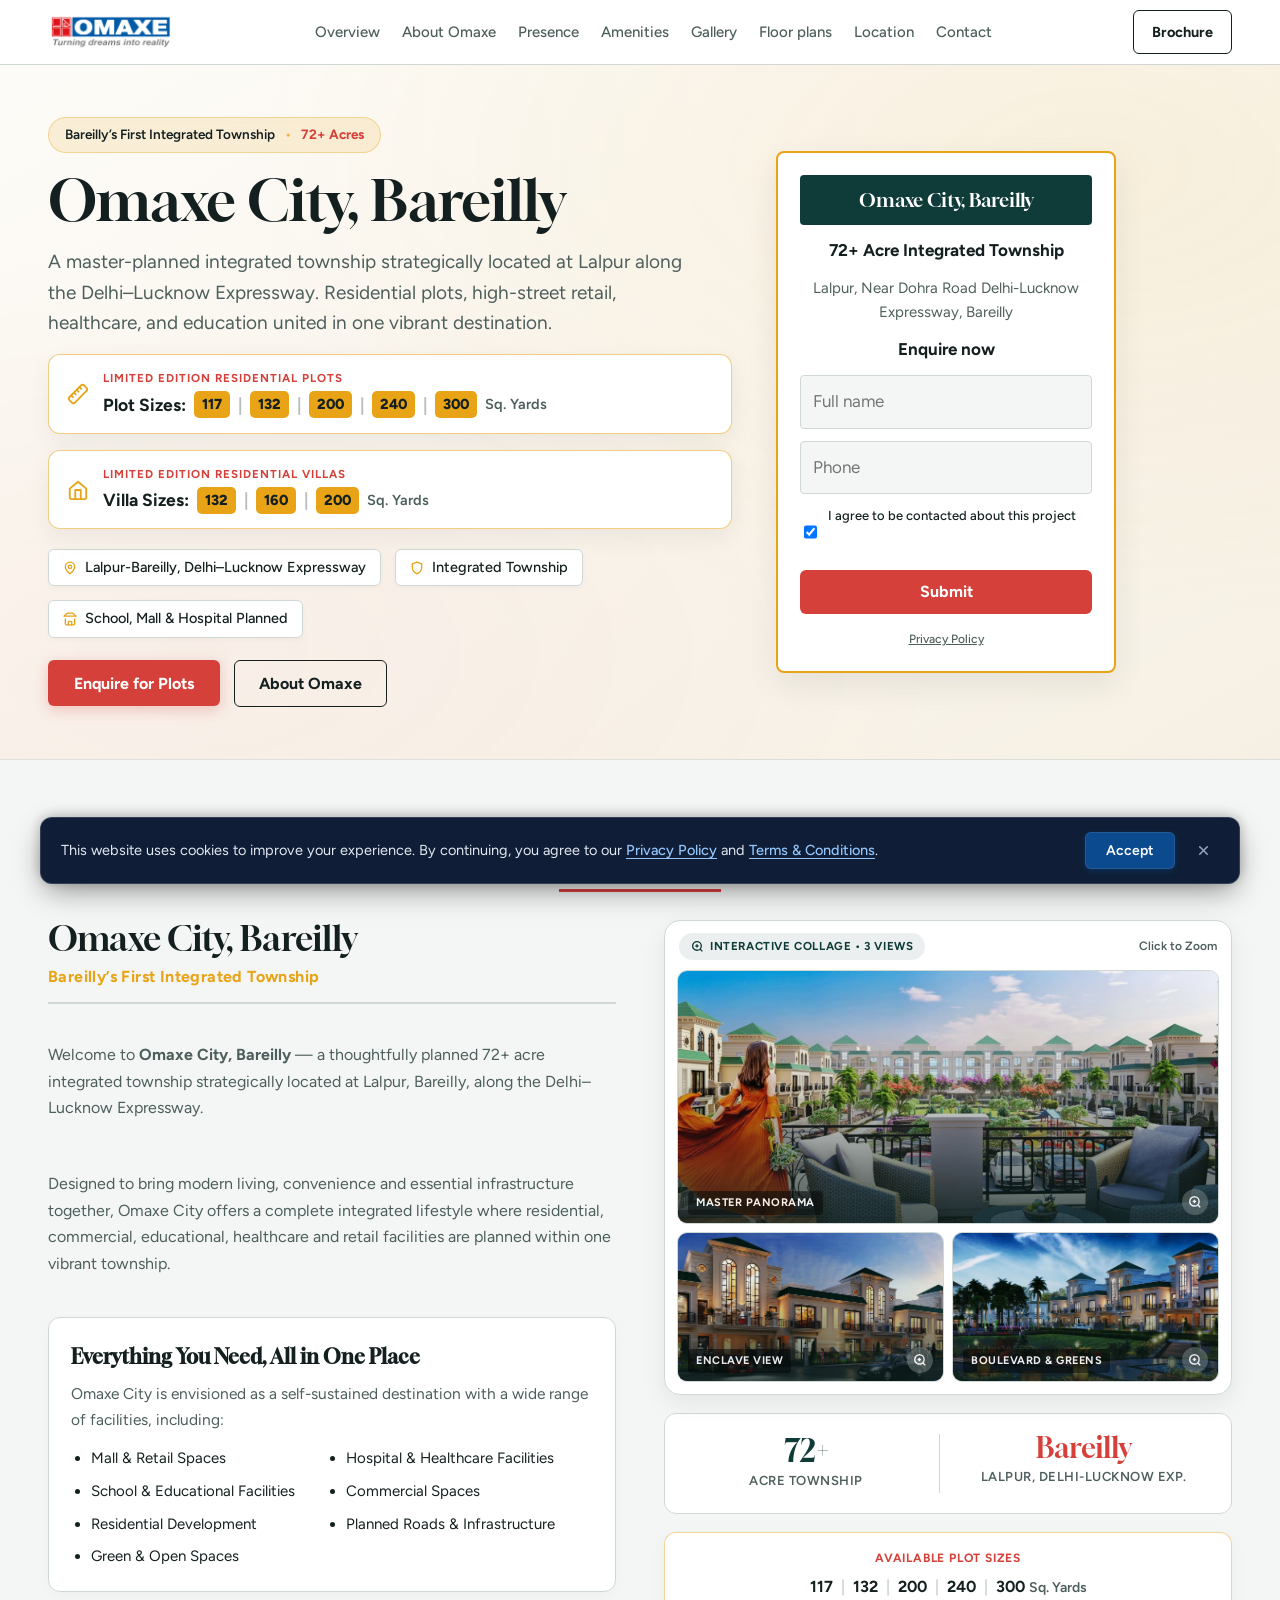
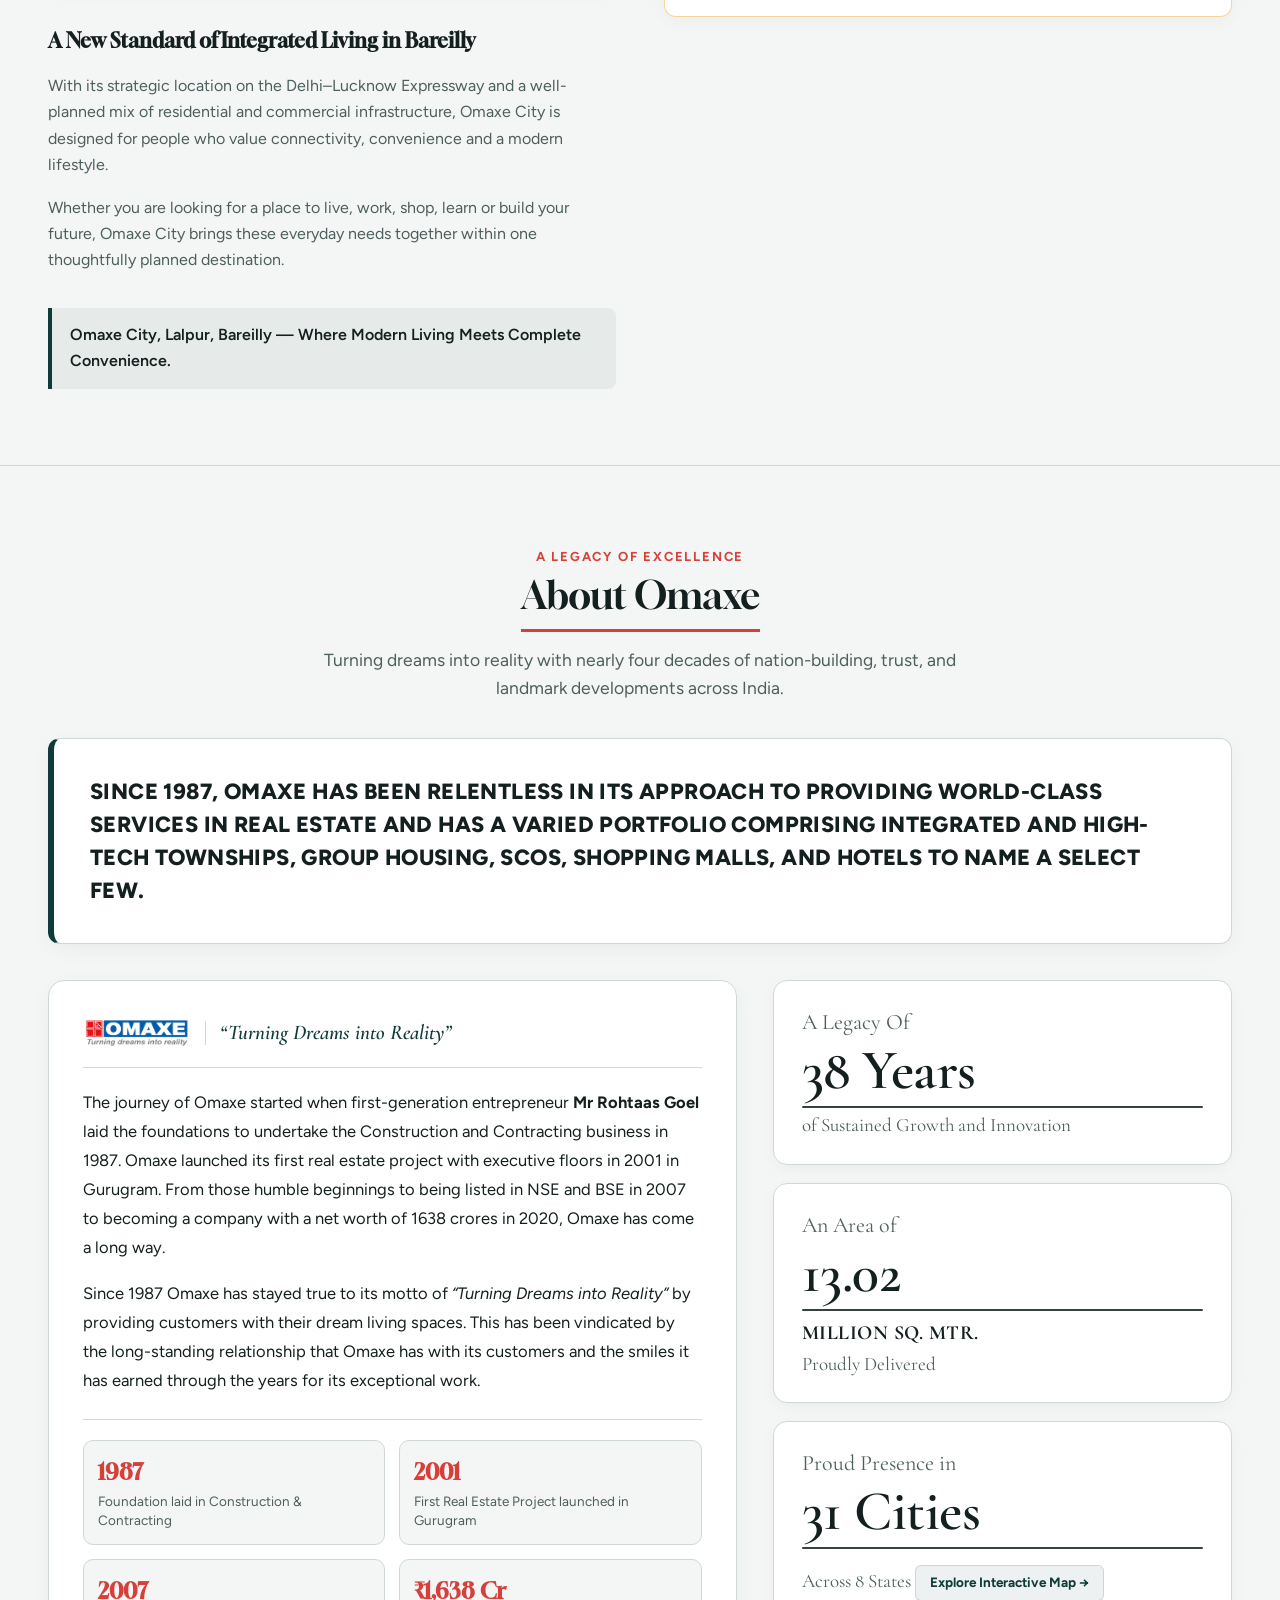
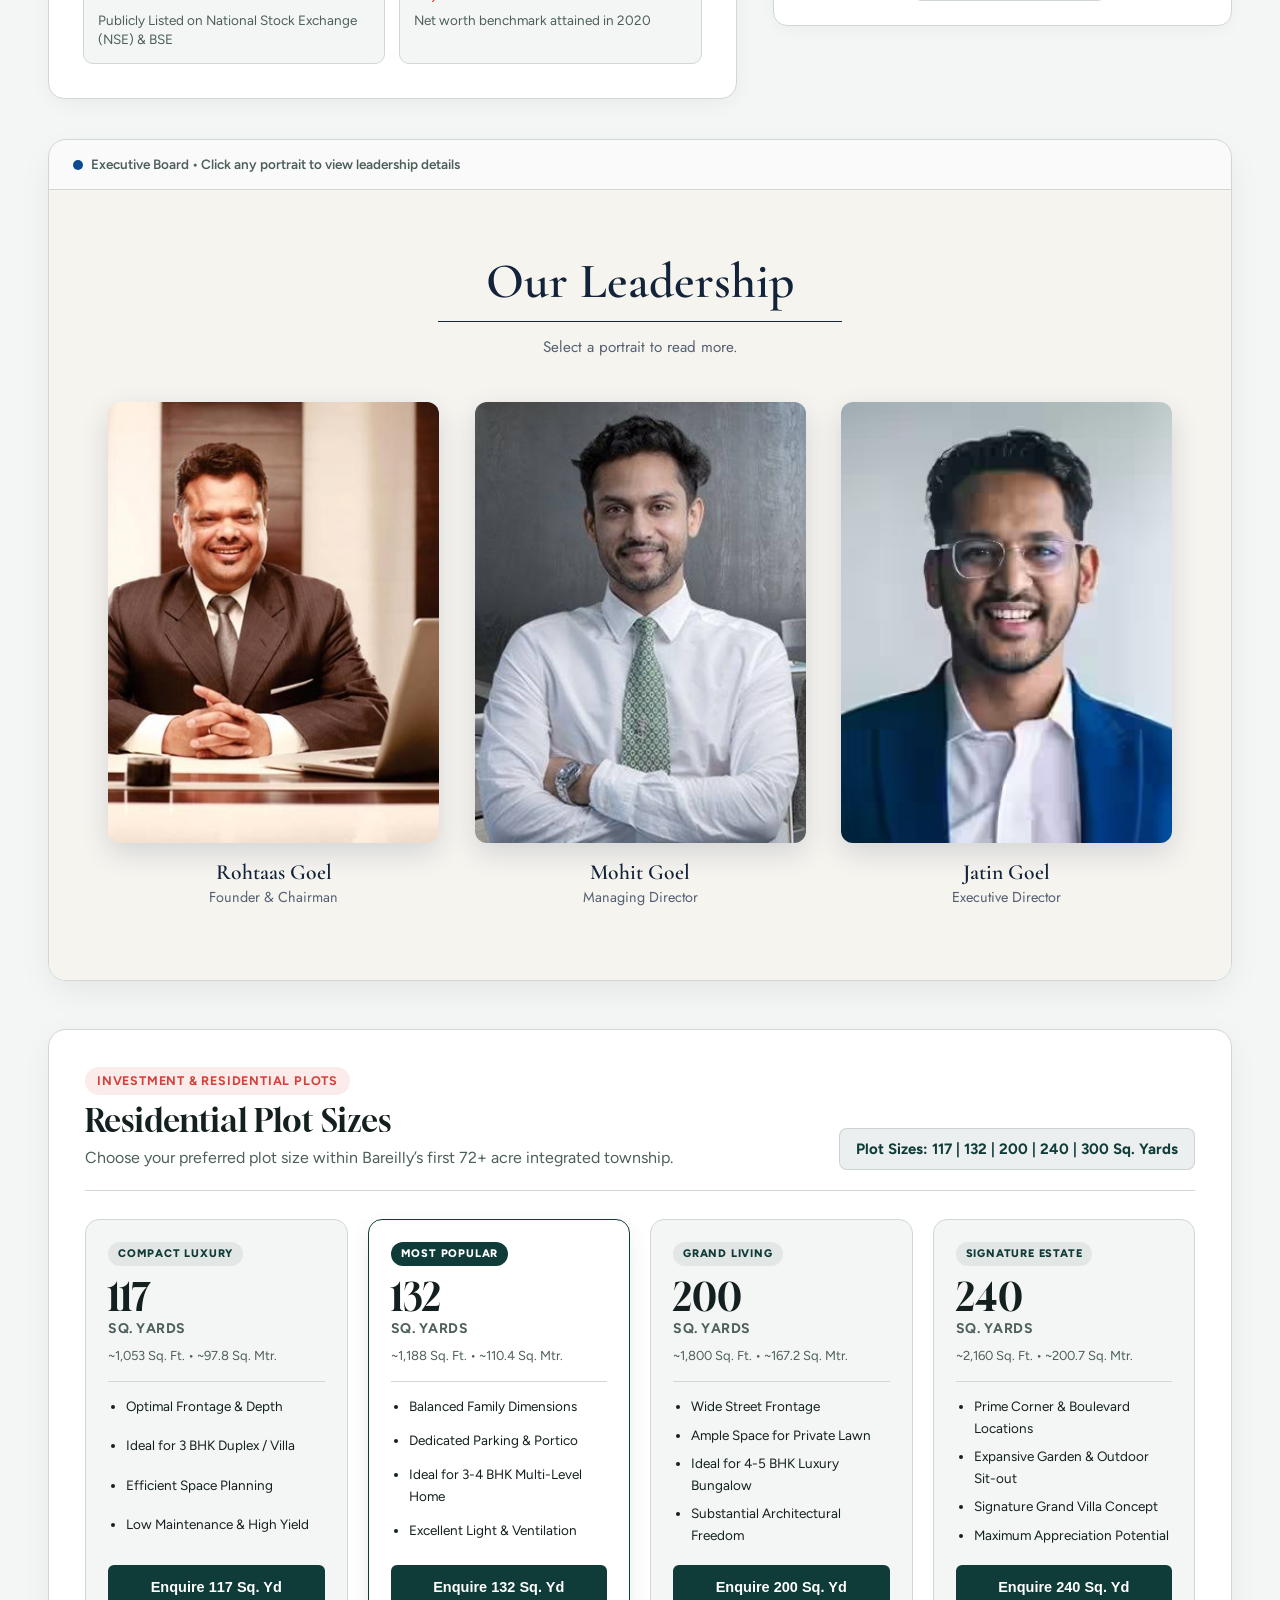
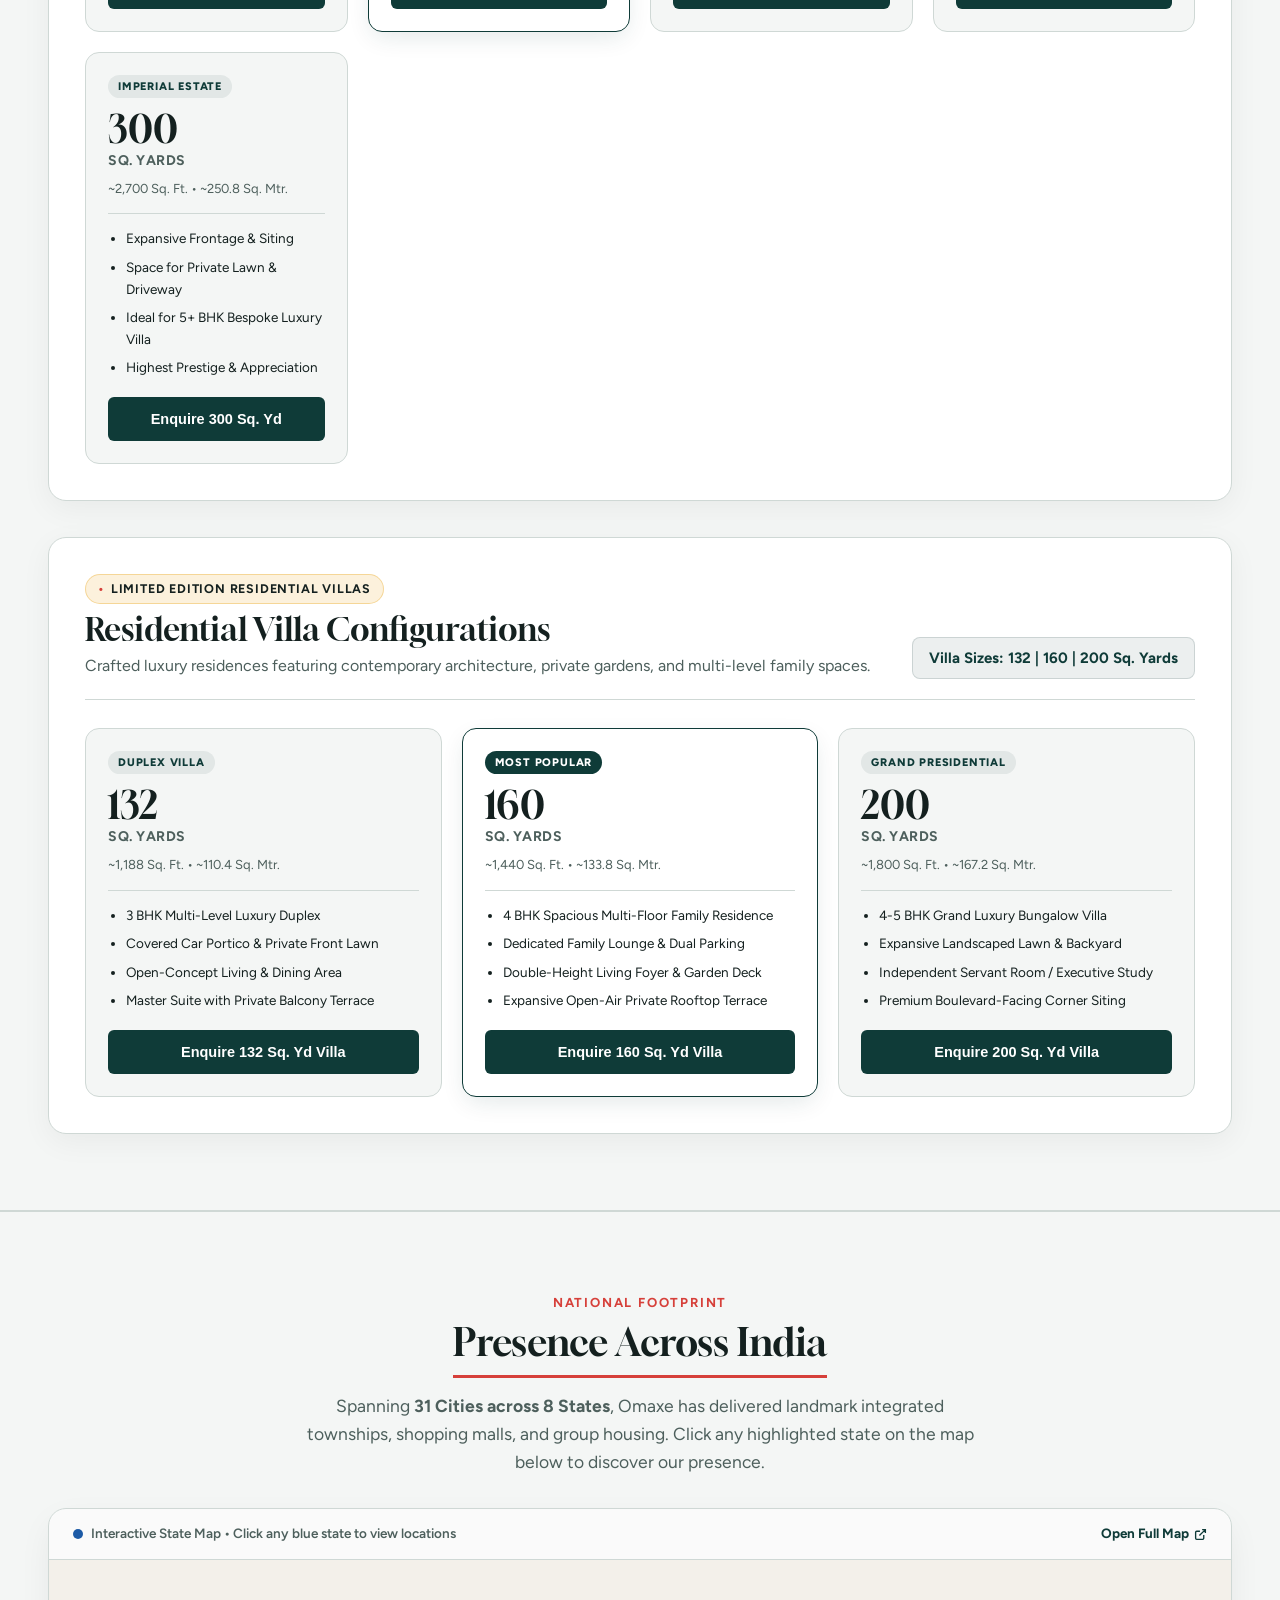
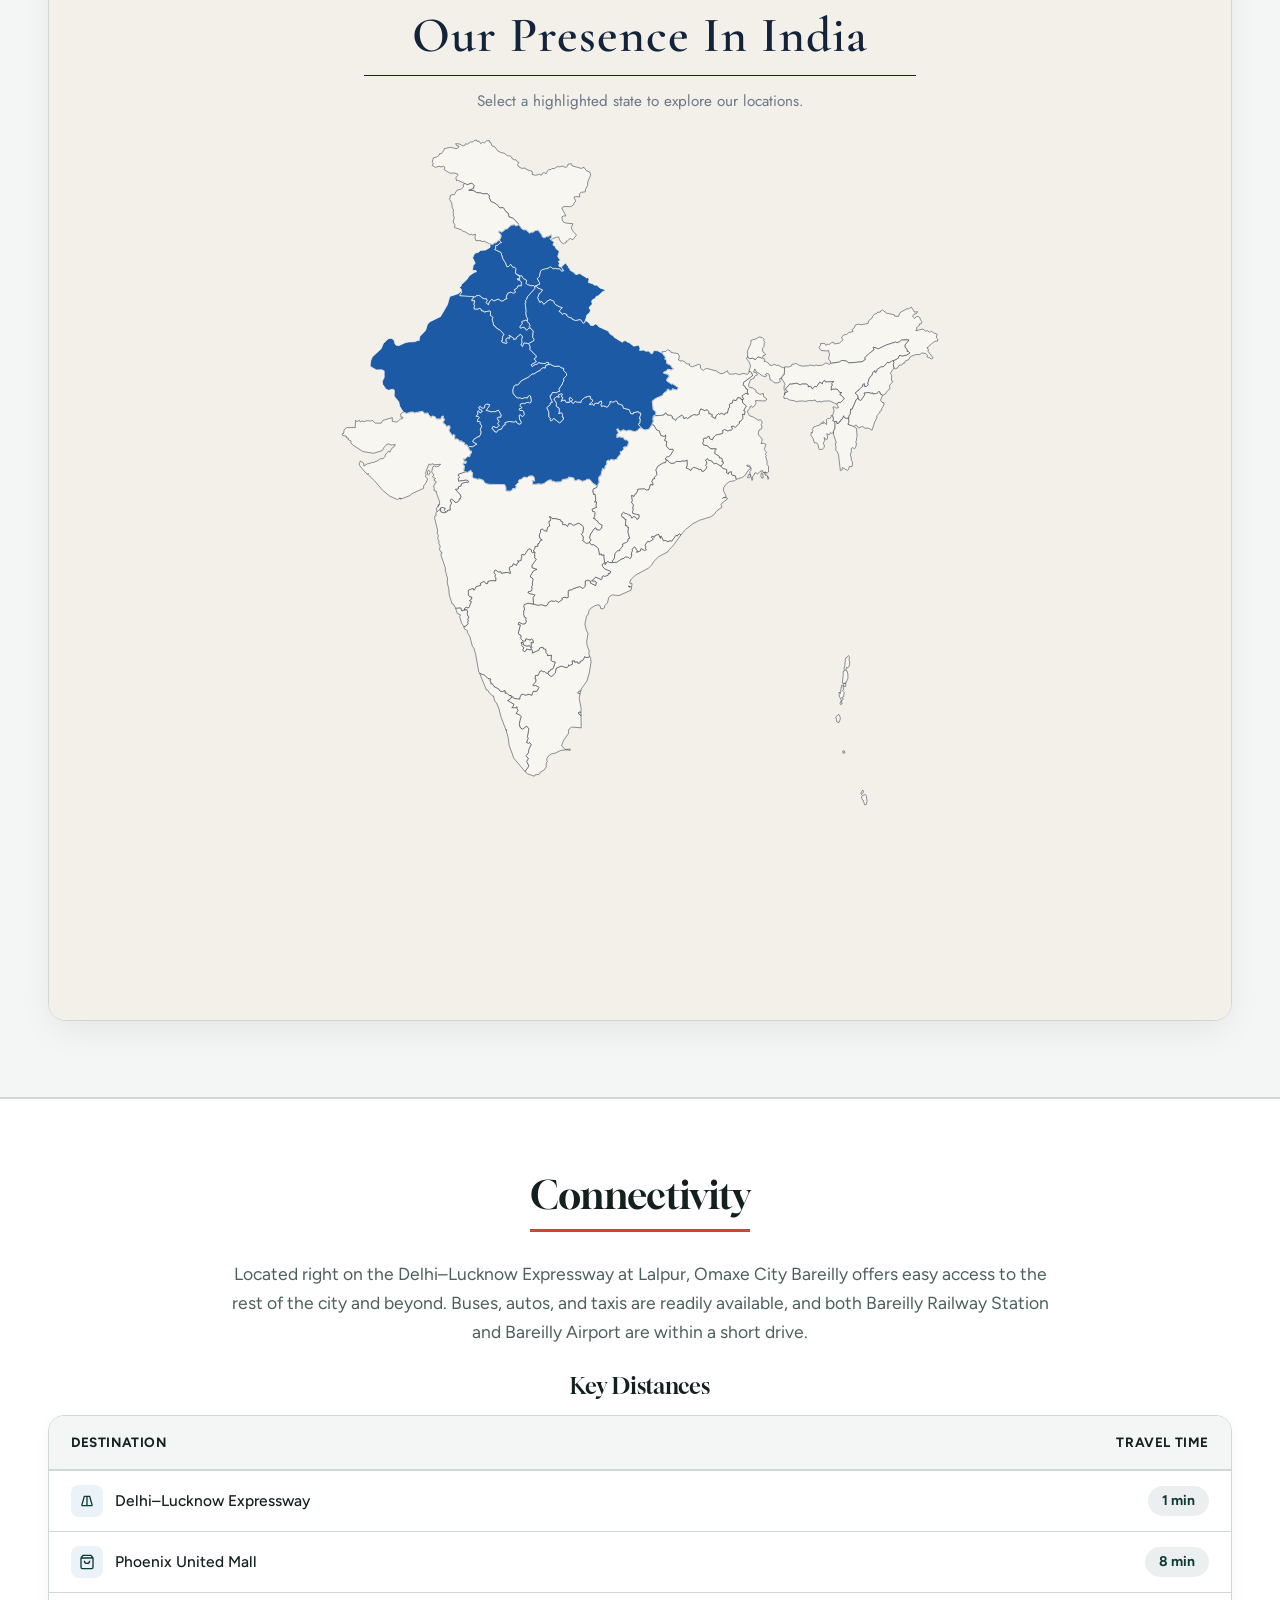
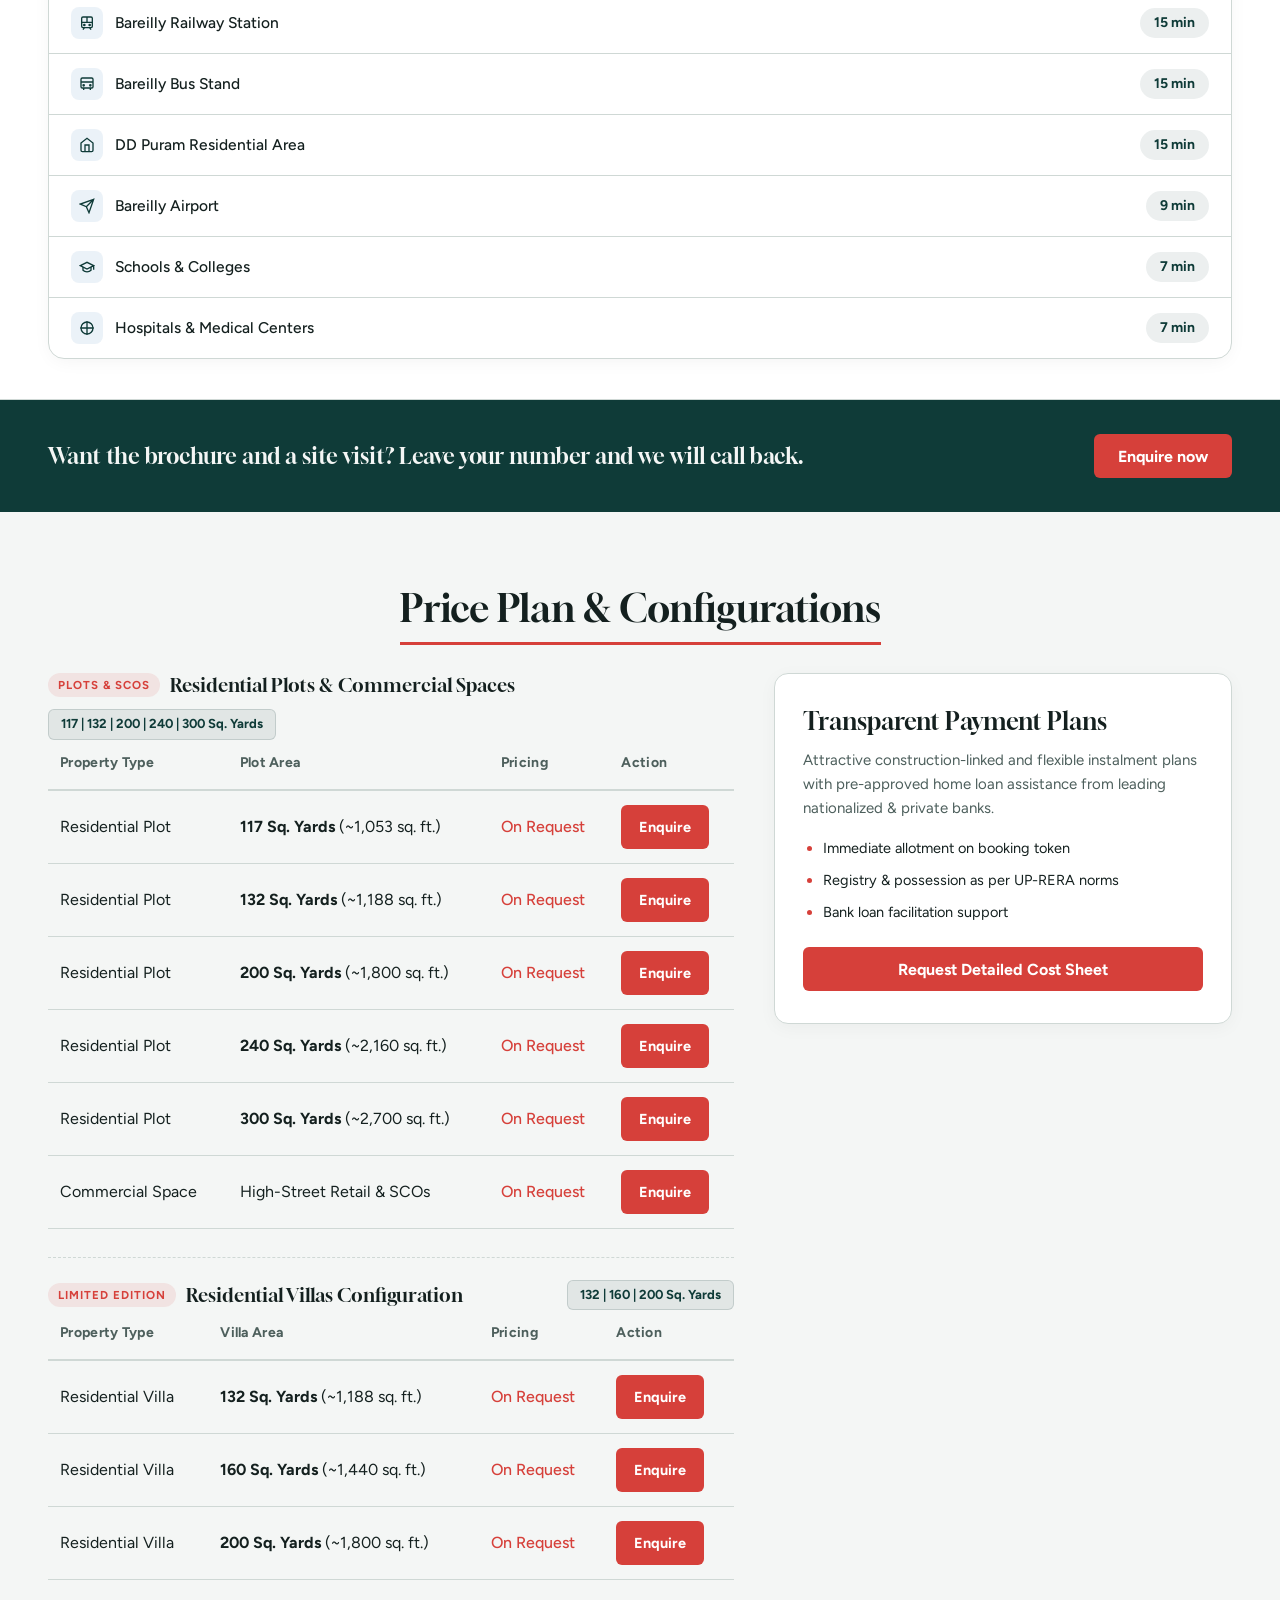
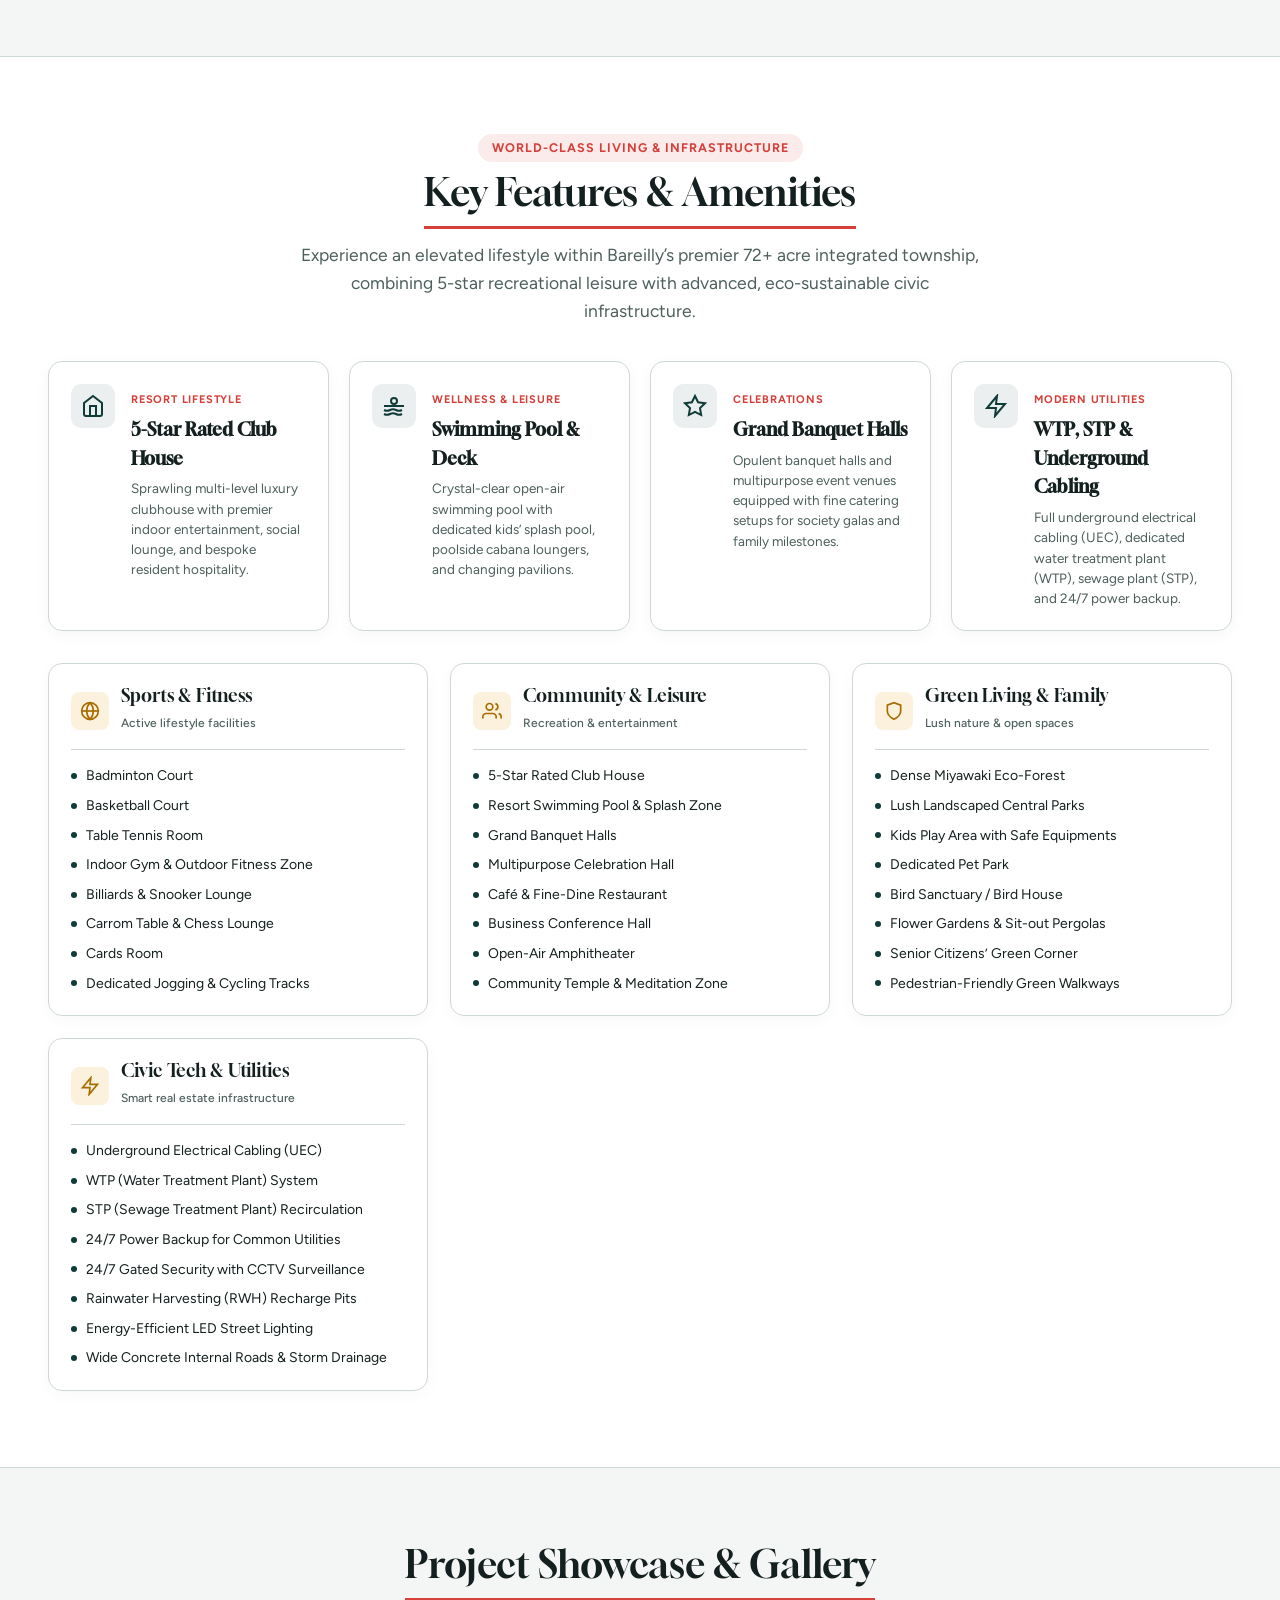
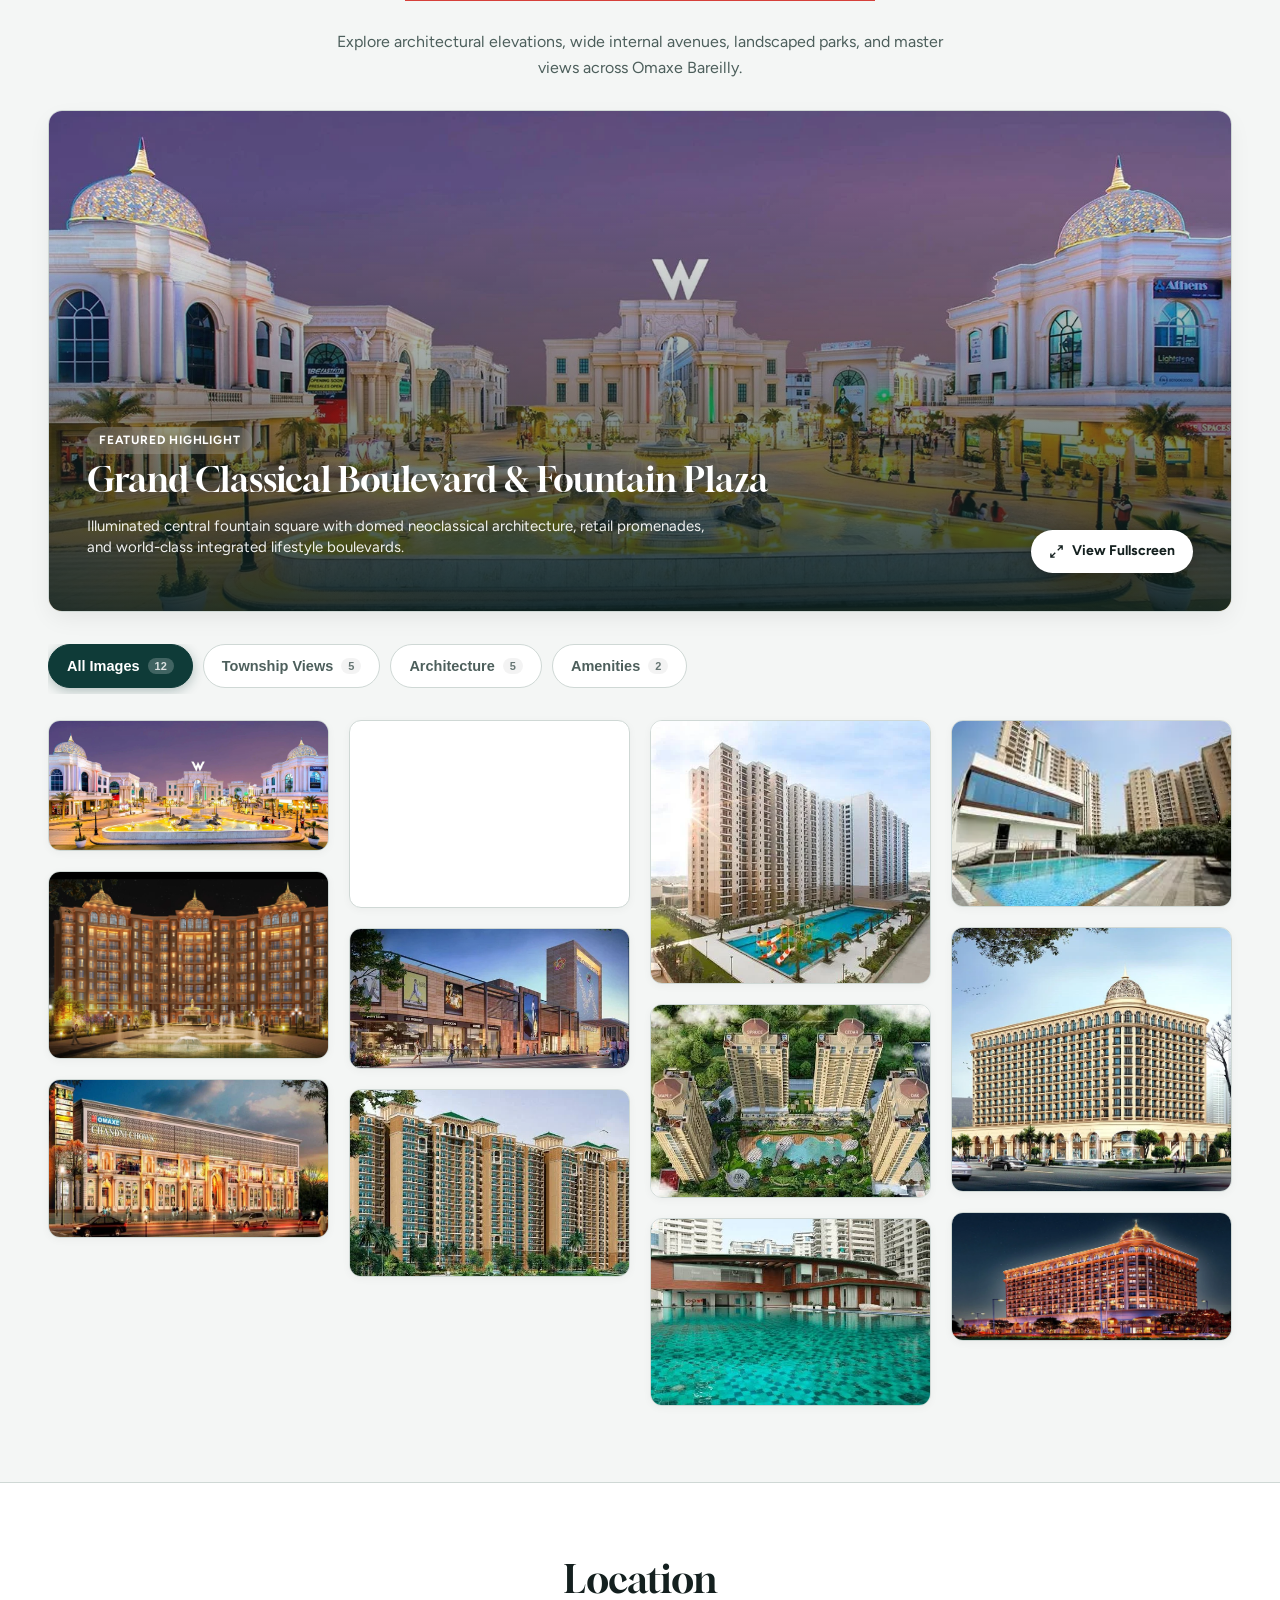
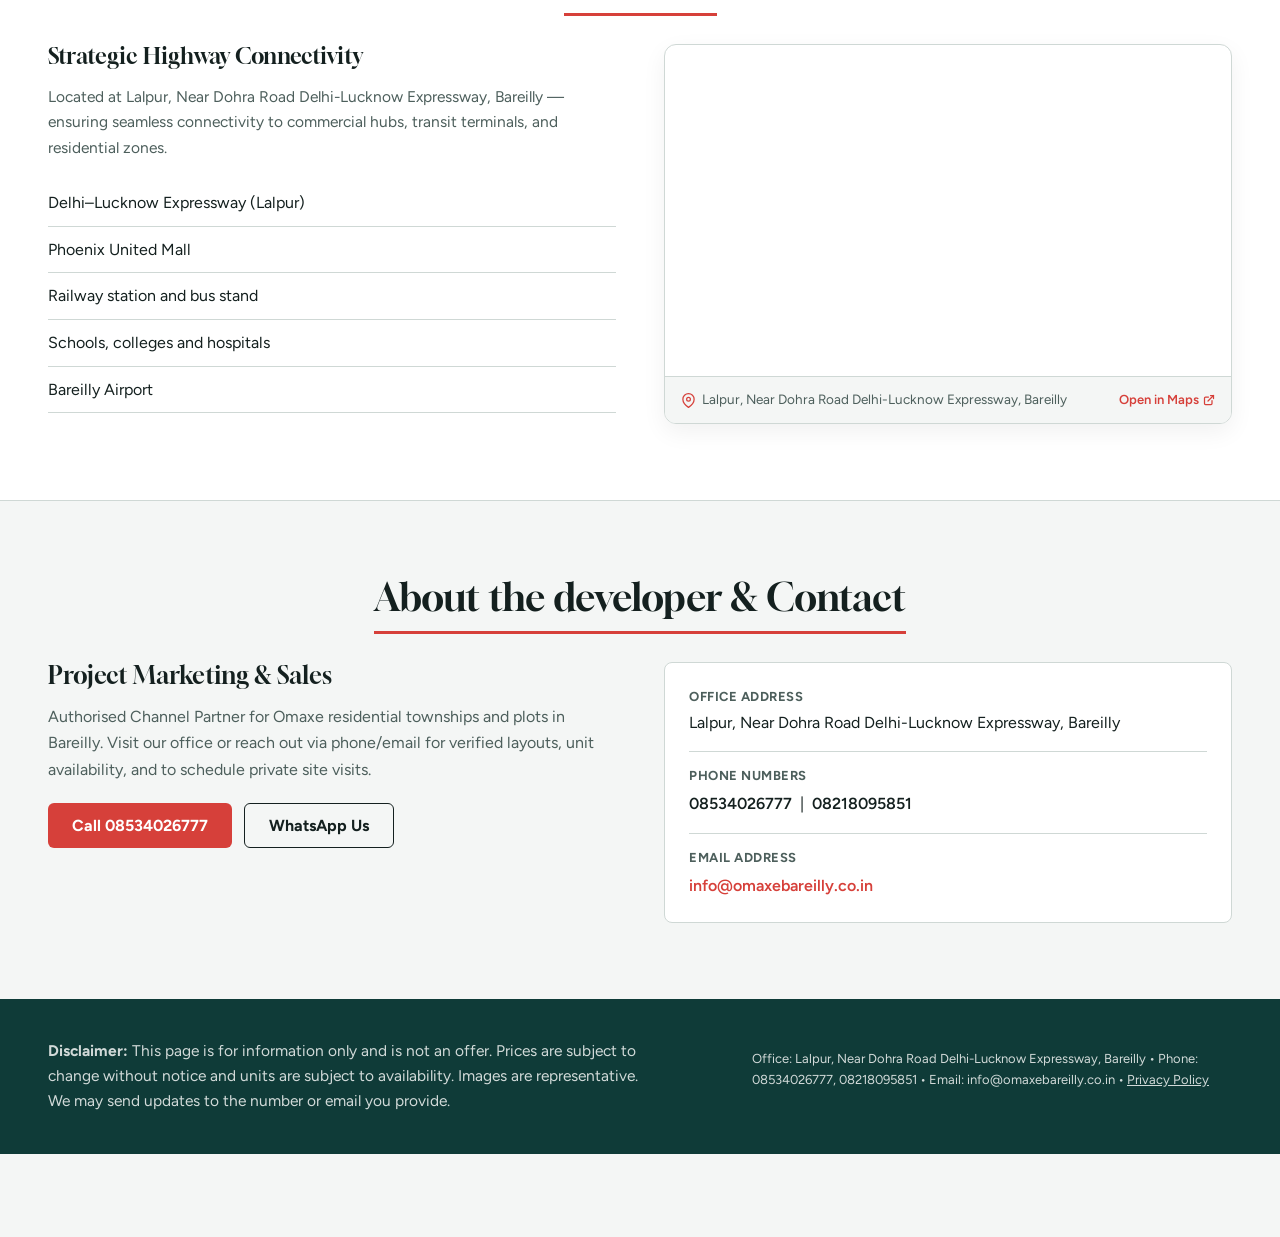
==== index.html @ 87289468 "update(connectivity): adjust travel times for airport, schools, hospitals, and mall" ====
<!DOCTYPE html>
<html lang="en">
<head>
<meta charset="utf-8">
<meta name="viewport" content="width=device-width, initial-scale=1, viewport-fit=cover">
<title>Omaxe Bareilly | Plots and homes in Bareilly</title>
<link rel="stylesheet" href="https://fonts.googleapis.com/css2?family=Gloock&family=Playfair+Display:wght@600;700&family=Cormorant+Garamond:ital,wght@0,500;0,600;0,700;1,500;1,600&family=Figtree:wght@400;500;600;700;800&display=swap">
<style>
:root{--bg:#f4f6f5;--ink:#14201f;--mute:#4d5f5c;--pine:#0f3b38;--pine-ink:#f4f6f5;--kite:#d6403a;--gold:#e8a317;--line:#cfd8d5;--card:#ffffff;
box-sizing:border-box;padding-top:env(safe-area-inset-top,0px);padding-bottom:env(safe-area-inset-bottom,0px)}
html{scroll-padding-top:80px;scroll-behavior:smooth}
*{box-sizing:border-box}
body{margin:0;background:var(--bg);color:var(--ink);font:400 17px/1.6 Figtree,system-ui,sans-serif;overflow-x:hidden}
img,picture,video,iframe,svg{max-width:100%}
h1,h2,h3{font-family:Gloock,Georgia,serif;font-weight:400;line-height:1.1;margin:0}
a{color:inherit}
:focus-visible{outline:3px solid var(--gold);outline-offset:3px}
.container, .wrap{max-width:1400px;width:100%;margin-inline:auto;padding-inline:clamp(16px,4vw,48px)}
.two > .lead, .two .lead{max-width:100%}
header{position:sticky;top:env(safe-area-inset-top,0px);z-index:1000;background:#ffffff;border-bottom:1px solid var(--line)}
header .wrap, header .container{display:flex;align-items:center;justify-content:space-between;min-height:64px;height:auto;padding-top:10px;padding-bottom:10px;gap:14px}
.logo{display:inline-flex;align-items:center;text-decoration:none;cursor:pointer;background:none;background-color:transparent}
.logo img{height:42px;width:auto;max-height:44px;object-fit:contain;display:block;background:none;background-color:transparent;transition:filter 0.4s ease,transform 0.4s ease}
.logo:hover img{animation:brightenDim 2s ease-in-out infinite alternate;transform:scale(1.05)}
@keyframes brightenDim{0%{filter:brightness(1.04) contrast(1.02) drop-shadow(0 2px 8px rgba(0,95,166,0.2));}100%{filter:brightness(1.32) contrast(1.08) drop-shadow(0 4px 20px rgba(0,95,166,0.45));}}
.logo:active img{animation:none;filter:brightness(0.85);transform:scale(0.98)}

/* Desktop Navigation */
nav{display:flex;gap:clamp(14px,2vw,22px);font-size:15px;font-weight:500;align-items:center}
nav a{text-decoration:none;color:var(--mute);transition:color 0.2s;white-space:nowrap}
nav a:hover,nav a:focus-visible{color:var(--ink)}

.header-actions{display:flex;align-items:center;gap:10px;flex-shrink:0}

.nav-toggle-btn{display:none;min-width:44px;min-height:44px;width:44px;height:44px;padding:0;border-radius:8px;border:1.5px solid var(--line);background:var(--card);color:var(--ink);cursor:pointer;align-items:center;justify-content:center;flex-direction:column;gap:5px;transition:all 0.25s ease;z-index:1002}
.nav-toggle-btn:hover{border-color:var(--pine);background:var(--bg)}
.nav-toggle-bar{width:20px;height:2px;background:currentColor;border-radius:2px;transition:transform 0.25s ease,opacity 0.2s ease}
.nav-toggle-btn.active .nav-toggle-bar:nth-child(1){transform:translateY(7px) rotate(45deg)}
.nav-toggle-btn.active .nav-toggle-bar:nth-child(2){opacity:0}
.nav-toggle-btn.active .nav-toggle-bar:nth-child(3){transform:translateY(-7px) rotate(-45deg)}

.nav-backdrop{position:fixed;inset:0;background:rgba(10,20,19,0.55);backdrop-filter:blur(4px);-webkit-backdrop-filter:blur(4px);z-index:999;opacity:0;visibility:hidden;transition:opacity 0.3s ease,visibility 0.3s ease}
.nav-backdrop.active{opacity:1;visibility:visible}

.btn{display:inline-flex;align-items:center;justify-content:center;min-height:44px;background:var(--kite);color:#fff;padding:12px 24px;border-radius:6px;font-weight:700;text-decoration:none;border:0;font:700 16px Figtree,sans-serif;cursor:pointer;transition:all 0.2s ease;box-sizing:border-box}
.btn:active{transform:scale(0.98)}
.btn.sm{min-height:44px;padding:10px 18px;font-size:14.5px}
.btn.alt{background:transparent;color:inherit;border:1.5px solid currentColor}

.hero{background:radial-gradient(ellipse at 85% 15%, rgba(232,163,23,0.08) 0%, transparent 55%), radial-gradient(ellipse at 15% 85%, rgba(214,64,58,0.04) 0%, transparent 50%), linear-gradient(150deg, #fdfbf7 0%, #f6f0e4 100%);color:var(--ink);overflow:hidden;position:relative;border-bottom:1px solid rgba(207,216,213,0.7)}
.hero .wrap{display:grid;grid-template-columns:1.2fr .8fr;gap:44px;align-items:center;min-height:520px;padding-top:52px;padding-bottom:52px}
.hero-intro{display:flex;flex-direction:column;gap:16px;z-index:2}
.hero-badge-pill{display:inline-flex;align-items:center;gap:10px;background:rgba(232,163,23,0.14);backdrop-filter:blur(8px);border:1px solid rgba(232,163,23,0.35);padding:6px 16px;border-radius:999px;font-size:13.5px;font-weight:600;color:var(--ink);width:fit-content}
.hero-badge-dot{color:var(--gold);opacity:0.8}
.hero-badge-hl{color:var(--kite);font-weight:700}
.hero-title{font-family:Gloock,serif;font-size:clamp(34px,5.2vw,56px);line-height:1.12;margin:0;color:var(--ink)}
.hero-sub{font-size:clamp(16px,1.9vw,19px);line-height:1.6;opacity:1;margin:0;max-width:54ch;color:var(--mute)}
.hero-plot-banner{background:#ffffff;backdrop-filter:blur(10px);border:1.5px solid rgba(232,163,23,0.55);border-radius:12px;padding:14px 18px;display:flex;align-items:center;gap:14px;box-shadow:0 8px 24px rgba(20,32,31,0.06);flex-wrap:wrap}
.hero-plot-icon{display:flex;align-items:center;justify-content:center;line-height:1}
.hero-plot-content{flex:1;min-width:240px}
.hero-plot-label{font-size:11.5px;text-transform:uppercase;letter-spacing:1px;font-weight:700;color:var(--kite);margin-bottom:3px}
.hero-plot-sizes-row{font-size:clamp(15px,1.8vw,17.5px);font-weight:700;color:var(--ink);display:flex;align-items:center;gap:8px;flex-wrap:wrap}
.hero-plot-tag{background:var(--gold);color:#14201f;padding:2px 8px;border-radius:5px;font-weight:800;font-size:14.5px}
.plot-sep{opacity:0.4;color:var(--mute)}
.plot-unit{font-weight:600;font-size:14.5px;color:var(--mute)}
.hero-points{display:flex;gap:14px;flex-wrap:wrap;font-size:14.5px;font-weight:500;color:var(--ink);margin-top:4px}
.hero-point-chip{display:inline-flex;align-items:center;gap:8px;background:#ffffff;padding:6px 14px;border-radius:6px;border:1px solid var(--line);min-height:36px;box-shadow:0 2px 6px rgba(0,0,0,0.03)}
.hero-cta-row{display:flex;gap:14px;flex-wrap:wrap;align-items:center;margin-top:6px}
.hero-cta-btn{min-height:46px;background:var(--kite);color:#ffffff;font-weight:700;padding:13px 26px;border-radius:6px;transition:transform 0.2s,filter 0.2s;box-shadow:0 4px 14px rgba(214,64,58,0.25)}
.hero-cta-btn:hover{filter:brightness(1.08);transform:translateY(-1px)}
.hero-sec-btn{min-height:46px;border:1.5px solid var(--ink);color:var(--ink);padding:13px 24px;border-radius:6px;transition:all 0.2s;background:transparent}
.hero-sec-btn:hover{border-color:var(--kite);background:var(--kite);color:#ffffff}
section{padding:76px 0}
section h2{font-size:clamp(28px,4vw,44px);margin-bottom:18px}
.lead{max-width:62ch;color:var(--mute);font-size:clamp(16px,1.1vw,17.5px);line-height:1.65}
.two{display:grid;grid-template-columns:1fr 1fr;gap:48px}
.overview-sidebar{position:sticky;top:90px;display:grid;gap:18px}
table{width:100%;border-collapse:collapse;margin-top:24px;font-size:16px}
th,td{text-align:left;padding:14px 12px;border-bottom:1px solid var(--line)}
th{font-weight:700;color:var(--mute);font-size:14px}
.scroll{overflow-x:auto;-webkit-overflow-scrolling:touch;width:100%}
.am{columns:2;column-gap:40px;padding:0;list-style:none;margin:20px 0 0}
.am li{padding:10px 0;border-bottom:1px solid var(--line);break-inside:avoid;font-size:16px}
.tbd{color:var(--kite);font-weight:500}
.band{background:var(--card);border-top:1px solid var(--line);border-bottom:1px solid var(--line)}

/* Pricing Section Two-Column Architecture */
.pricing-two-col{display:grid;grid-template-columns:minmax(0,1.2fr) minmax(320px,0.8fr);gap:40px;align-items:stretch}
.pricing-table-col{margin:0;width:100%}
.pricing-table-col table,.pricing-table{width:100%;border-collapse:collapse;margin-top:0;font-size:16px}
.pricing-table thead tr th{padding-top:0;padding-bottom:14px;border-bottom:2px solid var(--line);font-weight:700;color:var(--mute);font-size:14px;letter-spacing:0.3px}
.pricing-right-col{display:grid;align-items:start;height:100%}
.payment-plans-card{position:sticky;top:24px;background:#ffffff;border:1px solid var(--line);border-radius:14px;padding:32px 28px;box-shadow:0 4px 18px rgba(0,0,0,0.04);display:flex;flex-direction:column;box-sizing:border-box}
.payment-card-title{font-family:Gloock,Georgia,serif;font-size:24px;color:var(--ink);margin:0 0 12px;line-height:1.25}
.payment-card-desc{margin:0 0 18px;font-size:15px;color:var(--mute);line-height:1.6}
.payment-card-bullets{margin:0 0 24px;padding-left:20px;font-size:14.5px;color:var(--ink);display:grid;gap:10px;line-height:1.5}
.payment-card-bullets li::marker{color:var(--kite)}
.payment-card-cta{width:100%;display:flex;align-items:center;justify-content:center;text-align:center;box-sizing:border-box;margin-top:auto}
form{display:grid;gap:14px;max-width:460px}
label{font-weight:500;font-size:15px;display:grid;gap:6px}
input,select{font:inherit;padding:12px;border:1.5px solid var(--line);border-radius:4px;background:var(--bg);color:var(--ink);min-height:46px;box-sizing:border-box}
footer{background:var(--pine);color:var(--pine-ink);padding:40px 0;padding-bottom:max(40px,env(safe-area-inset-bottom,20px));font-size:15.5px}
footer .wrap{display:flex;justify-content:space-between;gap:20px;flex-wrap:wrap}
footer p{margin:0;max-width:60ch;opacity:.85;line-height:1.6}
#connectivity{padding-bottom:40px}

/* About Omaxe Section Styles */
.about-omaxe-section{background:var(--bg);position:relative}
.omaxe-statement-card{background:var(--card);border:1px solid var(--line);border-left:6px solid var(--pine);border-radius:12px;padding:clamp(20px,3.5vw,36px);box-shadow:0 6px 24px -4px rgba(0,0,0,0.06);position:relative;overflow:hidden;margin-bottom:36px}
.statement-text{font-family:Figtree,system-ui,sans-serif;font-weight:800;font-size:clamp(16.5px,2.1vw,22px);line-height:1.5;color:var(--ink);letter-spacing:0.4px;margin:0;text-transform:uppercase}
.about-omaxe-grid{display:grid;grid-template-columns:1.2fr 0.8fr;gap:36px;margin:36px 0;align-items:start}
.omaxe-story-card{background:var(--card);border:1px solid var(--line);border-radius:16px;padding:clamp(20px,3.5vw,34px);box-shadow:0 6px 24px -4px rgba(0,0,0,0.06)}
.omaxe-milestones-grid{display:grid;grid-template-columns:repeat(2,1fr);gap:14px;margin-top:24px;padding-top:20px;border-top:1px solid var(--line)}
.milestone-item{background:var(--bg);border:1px solid var(--line);border-radius:10px;padding:14px}
.milestone-year{font-family:Gloock,serif;font-size:22px;color:var(--kite);font-weight:700;margin-bottom:2px}
.milestone-label{font-size:13.5px;color:var(--mute);line-height:1.4}
.omaxe-stats-stack{display:grid;gap:18px}
.omaxe-stat-box{background:var(--card);border:1px solid var(--line);border-radius:14px;padding:24px 28px;box-shadow:0 4px 18px -3px rgba(0,0,0,0.05);transition:transform 0.3s cubic-bezier(0.2,0.8,0.2,1),box-shadow 0.3s ease}
.omaxe-stat-box:hover{transform:translateY(-3px);box-shadow:0 12px 30px -4px rgba(0,0,0,0.12)}
.stat-prefix{font-family:'Cormorant Garamond',Gloock,Georgia,serif;font-size:22px;color:var(--mute);display:block;margin-bottom:2px;font-style:normal}
.stat-value-group{display:block;margin-bottom:4px}
.stat-big-num{font-family:'Cormorant Garamond',Gloock,Georgia,serif;font-size:clamp(44px,5vw,56px);font-weight:600;color:var(--ink);line-height:1;letter-spacing:-0.5px}
.stat-line{width:100%;height:2px;background:var(--ink);margin-top:8px;opacity:0.85;border-radius:1px}
.stat-middle{font-family:'Cormorant Garamond',Gloock,Georgia,serif;font-size:20px;font-weight:700;color:var(--ink);text-transform:uppercase;letter-spacing:0.5px;margin-top:6px;margin-bottom:2px}
.stat-suffix{font-family:'Cormorant Garamond',Gloock,Georgia,serif;font-size:19px;color:var(--mute);line-height:1.35;margin-top:2px}
.plots-showcase-wrap{margin-top:48px;padding:clamp(22px,4vw,36px);background:var(--card);border:1px solid var(--line);border-radius:18px;box-shadow:0 8px 30px rgba(0,0,0,0.05)}
.plot-cards-grid{display:grid;grid-template-columns:repeat(auto-fit,minmax(250px,1fr));gap:20px}
.plot-spec-card{background:var(--bg);border:1.5px solid var(--line);border-radius:14px;padding:22px;display:flex;flex-direction:column;transition:all 0.3s ease;position:relative}
.plot-spec-card:hover{transform:translateY(-4px);border-color:var(--gold);box-shadow:0 10px 26px -4px rgba(0,0,0,0.1)}
.plot-spec-card.popular-plot{border-color:var(--pine);background:var(--card);box-shadow:0 8px 24px -4px rgba(15,59,56,0.12)}
.plot-spec-badge{display:inline-block;font-size:11px;font-weight:800;text-transform:uppercase;letter-spacing:0.8px;color:var(--pine);background:rgba(15,59,56,0.08);padding:3px 10px;border-radius:999px;width:fit-content;margin-bottom:12px}
.plot-size-num{font-family:Gloock,serif;font-size:38px;line-height:1;color:var(--ink);margin-bottom:2px}
.plot-size-unit{font-size:14px;font-weight:700;color:var(--mute);text-transform:uppercase;letter-spacing:0.5px;margin-bottom:6px}
.plot-metric-sub{font-size:13px;color:var(--mute);border-bottom:1px solid var(--line);padding-bottom:14px;margin-bottom:14px}
.plot-features-list{margin:0 0 18px;padding-left:18px;font-size:13.5px;color:var(--ink);display:grid;gap:7px;flex:1}
.plot-select-btn{background:var(--pine);color:#fff;border:0;padding:12px 18px;min-height:44px;display:inline-flex;align-items:center;justify-content:center;border-radius:6px;font-size:14.5px;font-weight:700;cursor:pointer;transition:all 0.2s ease;width:100%;box-sizing:border-box}
.plot-select-btn:hover{background:var(--kite)}

/* Presence in India Section */
.presence-section{padding:76px 0;background:var(--bg)}
.presence-frame-card{background:var(--card);border:1px solid var(--line);border-radius:18px;overflow:hidden;box-shadow:0 12px 36px -6px rgba(0,0,0,0.08);position:relative}
.presence-frame-card iframe{width:100%;height:1060px;border:none;display:block;overflow:hidden}

/* Leadership Frame Card in About Us Section */
.leadership-frame-card{margin-top:40px;background:var(--card);border:1px solid var(--line);border-radius:18px;overflow:hidden;box-shadow:0 12px 36px -6px rgba(0,0,0,0.08);position:relative}
.leadership-frame-card iframe{width:100%;height:840px;border:none;display:block;overflow:hidden;transition:height 0.3s ease}

/* Centralized Responsive Layout Architecture */
@media(max-width:960px){
  .nav-toggle-btn{display:inline-flex}
  nav{position:fixed;top:0;right:0;width:min(340px,86vw);height:100vh;height:100dvh;background:var(--card);border-left:1px solid var(--line);box-shadow:-10px 0 30px rgba(0,0,0,0.25);flex-direction:column;padding:max(80px,calc(env(safe-area-inset-top,0px) + 72px)) 24px 32px;gap:4px;z-index:1001;transform:translateX(105%);transition:transform 0.32s cubic-bezier(0.16,1,0.3,1);overflow-y:auto;-webkit-overflow-scrolling:touch;align-items:stretch}
  nav.active{transform:translateX(0)}
  nav a{display:flex;align-items:center;min-height:48px;padding:12px 16px;font-size:16px;font-weight:600;color:var(--ink);border-radius:8px;border-bottom:1px solid var(--line);transition:background-color 0.2s,color 0.2s,transform 0.2s}
  nav a:last-child{border-bottom:none}
  nav a:hover,nav a:active{background:var(--bg);color:var(--kite);transform:translateX(4px)}
  
  .hero .wrap,.hero .container{grid-template-columns:1fr;gap:36px;padding-top:36px;padding-bottom:40px;min-height:auto}
  .card{max-width:100%;width:min(440px,100%);margin:0 auto}
  .two{grid-template-columns:1fr;gap:32px}
  .pricing-two-col{grid-template-columns:1fr;gap:32px}
  .pricing-right-col{height:auto}
  .payment-plans-card{position:static;top:auto}
  .overview-sidebar{position:static!important;top:auto!important}
  .about-omaxe-grid{grid-template-columns:1fr;gap:28px}
  .presence-frame-card iframe{height:940px}
  .leadership-frame-card iframe{height:1280px}
  section{padding:clamp(48px,6vw,68px) 0}
}

@media(max-width:600px){
  header .wrap,header .container{gap:8px}
  .logo img{height:36px;max-height:38px}
  .btn.alt.sm{padding:8px 14px;font-size:13.5px}
  .hero-title{font-size:clamp(30px,8vw,42px)}
  .hero-points{flex-direction:column;align-items:stretch;gap:8px}
  .hero-point-chip{width:100%;justify-content:flex-start}
  .hero-cta-row{flex-direction:column;align-items:stretch}
  .hero-cta-btn,.hero-sec-btn{width:100%;text-align:center;justify-content:center}
  .omaxe-milestones-grid{grid-template-columns:1fr}
  .plots-showcase-wrap{padding:20px 16px}
  .plot-cards-grid{grid-template-columns:1fr}
  .am{columns:1}
  .cta .wrap,.cta .container{flex-direction:column;text-align:center;gap:16px}
  .cta p{text-align:center;font-size:20px}
  .cta .btn{width:100%;max-width:320px;text-align:center}
  .presence-frame-card iframe{height:640px}
  .leadership-frame-card iframe{height:1720px}
  footer .wrap{flex-direction:column;gap:14px}
}

header .logo small{font:500 14px Figtree;color:var(--mute)}
.card{background:#ffffff;color:var(--ink);border:2.5px solid var(--gold);border-radius:8px;padding:22px;display:grid;gap:12px;max-width:340px;text-align:center;box-shadow:0 12px 32px rgba(20,32,31,0.08)}
.card .pill{background:var(--pine);color:#ffffff;padding:10px;border-radius:4px;font-family:Gloock,serif;font-size:19px}
.card .addr{margin:0;font-size:15px;color:var(--mute)}
.card .chk{display:flex;gap:8px;font-size:13px;text-align:left;align-items:flex-start}
.card .chk input{margin-top:3px}
.rera{background:var(--card);border:1px solid var(--line);padding:10px;font-size:13px;border-radius:4px}
.sh{text-align:center;font-size:clamp(28px,4vw,38px);margin-bottom:28px;padding-bottom:12px;border-bottom:3px solid var(--kite);width:fit-content;margin-inline:auto}
.ph{min-height:220px;border:2px dashed var(--line);display:grid;place-items:center;color:var(--mute);text-align:center;padding:16px;border-radius:4px}
.tiles{display:grid;grid-template-columns:repeat(3,1fr);gap:16px}
table.grid td{border:1px solid var(--line);padding:14px}
.cta{background:var(--pine);color:var(--pine-ink);padding:34px 0;width:100%}
.cta .wrap, .cta .container{display:flex;gap:24px;align-items:center;justify-content:space-between;flex-wrap:wrap}
.cta p{margin:0;font:400 22px Gloock,serif;max-width:68ch}
.am.one{columns:1}
.card input:not([type=checkbox]){text-align:left}
/* Image Showcase & Gallery Styles */
.hero-card{position:relative;border-radius:14px;overflow:hidden;background:var(--card);border:1px solid var(--line);box-shadow:0 8px 24px -4px rgba(0,0,0,0.08);margin-bottom:32px;cursor:pointer;transition:transform 0.4s cubic-bezier(0.2,0.8,0.2,1),box-shadow 0.4s ease}
.hero-card:hover{transform:translateY(-2px);box-shadow:0 16px 36px -6px rgba(0,0,0,0.16)}
.hero-media-wrap{position:relative;width:100%;aspect-ratio:16/9;max-height:500px;overflow:hidden;background:var(--card)}
.hero-media-wrap img{width:100%;height:100%;object-fit:cover;display:block;transition:transform 0.6s cubic-bezier(0.2,0.8,0.2,1)}
.hero-card:hover .hero-media-wrap img{transform:scale(1.025)}
.hero-overlay-card{position:absolute;inset:0;background:linear-gradient(to top,rgba(15,35,33,0.9) 0%,rgba(15,35,33,0.35) 55%,transparent 85%);display:flex;align-items:flex-end;padding:clamp(20px,4vw,38px);color:#ffffff}
.hero-content-flex{display:flex;justify-content:space-between;align-items:flex-end;width:100%;gap:18px;flex-wrap:wrap}
.hero-badge-tag{display:inline-block;background:rgba(255,255,255,0.2);backdrop-filter:blur(8px);padding:4px 12px;border-radius:999px;font-size:12px;font-weight:700;text-transform:uppercase;letter-spacing:0.8px;margin-bottom:6px}
.hero-card-title{font-family:Gloock,serif;font-size:clamp(22px,3vw,34px);line-height:1.2;margin-bottom:6px;color:#fff}
.hero-card-sub{font-size:15px;opacity:0.92;line-height:1.4;max-width:620px}
.hero-view-btn{display:inline-flex;align-items:center;gap:8px;background:#ffffff;color:#14201f;font-weight:700;font-size:14px;padding:10px 18px;border-radius:999px;box-shadow:0 4px 14px rgba(0,0,0,0.25);transition:all 0.2s}
.hero-card:hover .hero-view-btn{background:var(--pine);color:#fff}

.filter-tabs{display:flex;gap:10px;margin-bottom:26px;overflow-x:auto;padding-bottom:6px;scrollbar-width:none}
.filter-tabs::-webkit-scrollbar{display:none}
.filter-btn{display:inline-flex;align-items:center;justify-content:center;gap:8px;min-height:44px;padding:10px 18px;border-radius:999px;border:1px solid var(--line);background:var(--card);color:var(--mute);font-size:14.5px;font-weight:600;cursor:pointer;white-space:nowrap;transition:all 0.25s;box-sizing:border-box}
.filter-btn:active{transform:scale(0.97)}
.filter-btn:hover{color:var(--ink);border-color:var(--pine)}
.filter-btn.active{background:var(--pine);color:#ffffff;border-color:var(--pine);box-shadow:0 3px 12px rgba(15,59,56,0.3)}
.filter-count{font-size:11px;opacity:0.85;background:rgba(0,0,0,0.06);padding:2px 7px;border-radius:999px}
.filter-btn.active .filter-count{background:rgba(255,255,255,0.25)}

.masonry-grid{column-count:4;column-gap:20px}
@media(max-width:1024px){.masonry-grid{column-count:2}}
@media(max-width:580px){.masonry-grid{column-count:1}}

.gallery-card{break-inside:avoid;margin-bottom:20px;border-radius:12px;overflow:hidden;position:relative;background:var(--card);border:1px solid var(--line);box-shadow:0 2px 8px rgba(0,0,0,0.04);cursor:pointer;transition:transform 0.35s cubic-bezier(0.2,0.8,0.2,1),box-shadow 0.35s ease,opacity 0.3s ease}
.gallery-card:hover{transform:scale(1.03);box-shadow:0 12px 28px -6px rgba(0,0,0,0.18);z-index:2}
.card-media-wrap{position:relative;width:100%;background:linear-gradient(90deg,var(--bg) 25%,var(--line) 50%,var(--bg) 75%);background-size:200% 100%;animation:skeletonPulse 1.8s ease-in-out infinite}
.card-media-wrap.loaded{animation:none;background:transparent}
@keyframes skeletonPulse{0%{background-position:200% 0}100%{background-position:-200% 0}}
.card-media-wrap img{width:100%;height:auto;display:block;transition:transform 0.5s cubic-bezier(0.2,0.8,0.2,1)}
.gallery-card:hover .card-media-wrap img{transform:scale(1.04)}

.card-overlay{position:absolute;inset:0;background:linear-gradient(to top,rgba(15,35,33,0.92) 0%,rgba(15,35,33,0.45) 55%,transparent 100%);display:flex;flex-direction:column;justify-content:flex-end;padding:16px;color:#ffffff;opacity:0;transform:translateY(6px);transition:opacity 0.3s ease,transform 0.3s cubic-bezier(0.2,0.8,0.2,1)}
.gallery-card:hover .card-overlay,.gallery-card:focus-visible .card-overlay{opacity:1;transform:translateY(0)}

@media (hover: none) {
  .hero-card:active{transform:scale(0.99)}
  .gallery-card:active{transform:scale(0.98)}
  .omaxe-stat-box:active,.plot-spec-card:active{transform:translateY(-2px) scale(0.99)}
  .gallery-card .card-overlay{opacity:1!important;transform:translateY(0)!important;background:linear-gradient(to top,rgba(15,35,33,0.92) 0%,rgba(15,35,33,0.4) 50%,transparent 100%)}
}

.card-category{display:inline-block;background:rgba(255,255,255,0.2);backdrop-filter:blur(6px);color:#ffffff;font-size:11px;font-weight:700;text-transform:uppercase;letter-spacing:0.6px;padding:3px 8px;border-radius:4px;margin-bottom:6px;width:fit-content}
.card-title{font-size:15.5px;font-weight:600;line-height:1.3;margin-bottom:4px;color:#fff}
.card-meta{display:flex;justify-content:space-between;align-items:center;font-size:12.5px;opacity:0.85}
.view-icon{display:inline-flex;align-items:center;justify-content:center;width:28px;height:28px;border-radius:50%;background:rgba(255,255,255,0.25);backdrop-filter:blur(4px)}

.lightbox-modal{position:fixed;inset:0;z-index:9999;background:rgba(10,20,19,0.95);backdrop-filter:blur(14px);-webkit-backdrop-filter:blur(14px);display:flex;flex-direction:column;opacity:0;visibility:hidden;transition:opacity 0.3s cubic-bezier(0.2,0.8,0.2,1),visibility 0.3s}
.lightbox-modal.active{opacity:1;visibility:visible}
.lightbox-topbar{display:flex;justify-content:space-between;align-items:center;padding:16px 24px;color:#ffffff;z-index:10}
.lightbox-counter{font-size:14px;font-weight:600;opacity:0.9;background:rgba(255,255,255,0.15);padding:4px 12px;border-radius:999px}
.lightbox-caption-area{text-align:center;max-width:600px;padding:0 16px}
.lightbox-title{font-size:16px;font-weight:600}
.lightbox-cat{font-size:12px;opacity:0.75;text-transform:uppercase;letter-spacing:0.5px}
.lightbox-actions{display:flex;align-items:center;gap:12px}
.lightbox-btn{background:rgba(255,255,255,0.15);border:1px solid rgba(255,255,255,0.2);color:#ffffff;width:44px;height:44px;min-width:44px;min-height:44px;border-radius:50%;display:inline-flex;align-items:center;justify-content:center;cursor:pointer;transition:all 0.2s}
.lightbox-btn:hover{background:rgba(255,255,255,0.3);transform:scale(1.08)}
.lightbox-stage{flex:1;position:relative;display:flex;align-items:center;justify-content:center;padding:12px 60px;user-select:none}
.lightbox-img-wrapper{max-width:90vw;max-height:72vh;position:relative;display:flex;align-items:center;justify-content:center}
.lightbox-img{max-width:100%;max-height:72vh;object-fit:contain;border-radius:8px;box-shadow:0 20px 50px rgba(0,0,0,0.6);opacity:0;transform:scale(0.96);transition:opacity 0.3s cubic-bezier(0.2,0.8,0.2,1),transform 0.3s cubic-bezier(0.2,0.8,0.2,1);cursor:zoom-in}
.lightbox-img.loaded{opacity:1;transform:scale(1)}
.lightbox-img.is-zoomed{transform:scale(1.85);cursor:zoom-out;box-shadow:0 30px 80px rgba(0,0,0,0.8);z-index:20}

/* Overview Collage Styling */
.overview-collage-card{background:var(--card);border:1px solid var(--line);border-radius:16px;padding:12px;box-shadow:0 8px 24px rgba(0,0,0,0.07);position:relative}
.collage-header-bar{display:flex;align-items:center;justify-content:space-between;margin-bottom:10px;padding:0 2px}
.collage-header-pill{display:inline-flex;align-items:center;gap:6px;background:rgba(15,59,56,0.08);color:var(--pine);font-size:11.5px;font-weight:700;text-transform:uppercase;letter-spacing:0.6px;padding:4px 12px;border-radius:999px}
.collage-click-hint{font-size:12px;color:var(--mute);font-weight:600;display:flex;align-items:center;gap:4px}
.overview-collage-grid{display:grid;grid-template-columns:1fr 1fr;gap:8px}
.collage-item{position:relative;border-radius:10px;overflow:hidden;cursor:zoom-in;background:var(--bg);border:1px solid var(--line);transition:transform 0.3s cubic-bezier(0.2,0.8,0.2,1),box-shadow 0.3s ease}
.collage-item:hover{transform:translateY(-2px);box-shadow:0 8px 20px rgba(0,0,0,0.12);z-index:2}
.collage-primary{grid-column:span 2;aspect-ratio:16/7.5}
.collage-sub{aspect-ratio:16/9}
.collage-item picture,.collage-item img{width:100%;height:100%;object-fit:cover;display:block;transition:transform 0.5s cubic-bezier(0.2,0.8,0.2,1)}
.collage-item:hover img{transform:scale(1.05)}
.collage-overlay{position:absolute;inset:0;background:linear-gradient(to top,rgba(15,35,33,0.85) 0%,rgba(15,35,33,0.15) 55%,transparent 100%);display:flex;justify-content:space-between;align-items:flex-end;padding:8px 10px;color:#ffffff;opacity:0.9;transition:opacity 0.25s ease}
.collage-item:hover .collage-overlay{opacity:1}
.collage-tag{font-size:11px;font-weight:700;text-transform:uppercase;letter-spacing:0.5px;background:rgba(0,0,0,0.45);backdrop-filter:blur(4px);padding:3px 8px;border-radius:4px;color:#fff}
.collage-zoom-icon{display:inline-flex;align-items:center;justify-content:center;width:26px;height:26px;border-radius:50%;background:rgba(255,255,255,0.25);backdrop-filter:blur(4px);color:#fff;transition:all 0.2s}
.collage-item:hover .collage-zoom-icon{background:var(--gold);color:#14201f;transform:scale(1.1)}
.nav-arrow{position:absolute;top:50%;transform:translateY(-50%);width:48px;height:48px;min-width:48px;min-height:48px;border-radius:50%;background:rgba(255,255,255,0.18);backdrop-filter:blur(8px);border:1px solid rgba(255,255,255,0.25);color:#ffffff;display:inline-flex;align-items:center;justify-content:center;cursor:pointer;transition:all 0.2s;z-index:5}
.nav-arrow:hover{background:rgba(255,255,255,0.35);transform:translateY(-50%) scale(1.1)}
.nav-prev{left:20px}
.nav-next{right:20px}
@media(max-width:600px){
  .lightbox-stage{padding:12px 14px}
  .nav-arrow{width:44px;height:44px;min-width:44px;min-height:44px}
  .nav-prev{left:8px}
  .nav-next{right:8px}
}
.lightbox-thumbnails{padding:12px 20px 20px;display:flex;justify-content:center;gap:10px;overflow-x:auto;max-width:100%}
.thumb-btn{width:64px;height:48px;border-radius:6px;overflow:hidden;border:2px solid transparent;background:transparent;cursor:pointer;opacity:0.5;flex-shrink:0;transition:all 0.2s}
.thumb-btn img{width:100%;height:100%;object-fit:cover;display:block}
.thumb-btn:hover{opacity:0.85}
.thumb-btn.active{opacity:1;border-color:var(--gold);transform:scale(1.08)}
/* Connectivity Styles */
.connectivity-card{width:100%;max-width:100%;margin:0;background:var(--card);border:1px solid var(--line);border-radius:16px;overflow:hidden;box-shadow:0 4px 20px -4px rgba(0,0,0,0.06)}
.connectivity-table{width:100%;border-collapse:collapse;margin:0;font-size:15.5px}
.connectivity-table th{background:var(--bg);color:var(--ink);font-size:13.5px;font-weight:700;text-transform:uppercase;letter-spacing:0.6px;padding:16px 22px;border-bottom:2px solid var(--line)}
.connectivity-table td{padding:14px 22px;border-bottom:1px solid var(--line);color:var(--ink)}
.connectivity-table tr:last-child td{border-bottom:none}
.connectivity-table tr:hover td{background:rgba(0,95,166,0.03)}
.dist-dest{display:flex;align-items:center;gap:12px;font-weight:500}
.dist-icon{width:32px;height:32px;border-radius:8px;background:rgba(0,95,166,0.08);color:var(--pine);display:inline-flex;align-items:center;justify-content:center;flex-shrink:0}
.time-pill{display:inline-block;font-weight:700;font-size:14px;color:var(--pine);background:rgba(15,59,56,0.08);padding:4px 14px;border-radius:999px;white-space:nowrap}
@media(prefers-reduced-motion:reduce){*,*::before,*::after{animation-duration:0.001ms!important;transition-duration:0.001ms!important}}

/* ==========================================================================
   Site Notice Bar (Cookie & Disclaimer Banner)
   ========================================================================== */
.site-notice {
  position: fixed;
  bottom: 16px;
  left: 50%;
  transform: translate3d(-50%, calc(100% + 32px), 0);
  width: min(1200px, calc(100% - 32px));
  z-index: 99999;
  background: #0f1e36;
  color: #f1f5f9;
  border: 1px solid rgba(255, 255, 255, 0.15);
  border-radius: 12px;
  box-shadow: 0 10px 30px -5px rgba(0, 0, 0, 0.45), 0 -2px 12px rgba(0, 0, 0, 0.2);
  padding: 14px 20px;
  box-sizing: border-box;
  font-family: Figtree, system-ui, -apple-system, BlinkMacSystemFont, "Segoe UI", Roboto, sans-serif;
  opacity: 0;
  pointer-events: none;
  transition: transform 0.4s cubic-bezier(0.16, 1, 0.3, 1), opacity 0.4s ease;
}

.site-notice.is-visible {
  transform: translate3d(-50%, 0, 0);
  opacity: 1;
  pointer-events: auto;
}

.site-notice-wrap {
  display: flex;
  align-items: center;
  justify-content: space-between;
  gap: 20px;
  max-width: 1200px;
  margin: 0 auto;
}

.site-notice-text {
  margin: 0;
  font-size: 14.5px;
  line-height: 1.5;
  color: #e2e8f0;
  flex: 1 1 auto;
}

.site-notice-text a {
  color: #93c5fd;
  text-decoration: underline;
  text-underline-offset: 3px;
  font-weight: 500;
  transition: color 0.2s;
}

.site-notice-text a:hover {
  color: #bfdbfe;
}

.site-notice-actions {
  display: flex;
  align-items: center;
  gap: 12px;
  flex-shrink: 0;
}

.site-notice-btn {
  background: #0B4A8F;
  color: #ffffff;
  border: 1px solid rgba(255, 255, 255, 0.1);
  border-radius: 6px;
  padding: 9px 20px;
  font-family: inherit;
  font-size: 14px;
  font-weight: 600;
  cursor: pointer;
  white-space: nowrap;
  box-shadow: 0 2px 6px rgba(11, 74, 143, 0.4);
  transition: background-color 0.2s, transform 0.15s, box-shadow 0.2s;
}

.site-notice-btn:hover {
  background: #093c75;
  box-shadow: 0 4px 10px rgba(11, 74, 143, 0.5);
  transform: translateY(-1px);
}

.site-notice-btn:active {
  transform: translateY(0);
}

.site-notice-close {
  background: transparent;
  border: none;
  color: #94a3b8;
  width: 32px;
  height: 32px;
  border-radius: 6px;
  display: inline-flex;
  align-items: center;
  justify-content: center;
  cursor: pointer;
  padding: 0;
  flex-shrink: 0;
  transition: background-color 0.2s, color 0.2s;
}

.site-notice-close:hover {
  color: #ffffff;
  background: rgba(255, 255, 255, 0.12);
}

.site-notice-btn:focus-visible,
.site-notice-close:focus-visible,
.site-notice-text a:focus-visible {
  outline: 2px solid #38bdf8;
  outline-offset: 3px;
}

@media (max-width: 640px) {
  .site-notice {
    bottom: 0;
    left: 0;
    transform: translate3d(0, 110%, 0);
    width: 100%;
    max-width: 100%;
    border-radius: 14px 14px 0 0;
    border-left: none;
    border-right: none;
    border-bottom: none;
    padding: 12px 16px 14px;
  }
  .site-notice.is-visible {
    transform: translate3d(0, 0, 0);
  }
  .site-notice-wrap {
    flex-direction: column;
    align-items: stretch;
    gap: 10px;
    position: relative;
  }
  .site-notice-text {
    font-size: 13.5px;
    line-height: 1.45;
    padding-right: 32px;
  }
  .site-notice-actions {
    width: 100%;
    display: flex;
    justify-content: stretch;
  }
  .site-notice-btn {
    width: 100%;
    padding: 10px 16px;
    font-size: 14px;
    text-align: center;
  }
  .site-notice-close {
    position: absolute;
    top: -2px;
    right: -4px;
    width: 30px;
    height: 30px;
  }
}

/* ==========================================================================
   Privacy Policy & Disclaimer Modal
   ========================================================================== */
.policy-modal-overlay {
  position: fixed;
  inset: 0;
  z-index: 100000;
  background: rgba(10, 20, 19, 0.78);
  backdrop-filter: blur(8px);
  -webkit-backdrop-filter: blur(8px);
  display: flex;
  align-items: center;
  justify-content: center;
  padding: 18px;
  opacity: 0;
  visibility: hidden;
  pointer-events: none;
  transition: opacity 0.28s cubic-bezier(0.2, 0.8, 0.2, 1), visibility 0.28s cubic-bezier(0.2, 0.8, 0.2, 1);
}
.policy-modal-overlay.active {
  opacity: 1;
  visibility: visible;
  pointer-events: auto;
}
.policy-modal-container {
  background: var(--card);
  color: var(--ink);
  border: 1px solid var(--line);
  width: 100%;
  max-width: 720px;
  max-height: min(88vh, 840px);
  border-radius: 16px;
  display: flex;
  flex-direction: column;
  overflow: hidden;
  box-shadow: 0 25px 60px -15px rgba(0, 0, 0, 0.45);
  transform: scale(0.95) translateY(12px);
  transition: transform 0.28s cubic-bezier(0.2, 0.8, 0.2, 1);
}
.policy-modal-overlay.active .policy-modal-container {
  transform: scale(1) translateY(0);
}
.policy-modal-header {
  padding: 18px 24px;
  border-bottom: 1px solid var(--line);
  display: flex;
  justify-content: space-between;
  align-items: flex-start;
  gap: 16px;
  background: var(--bg);
  flex-shrink: 0;
}
.policy-modal-badge {
  font-size: 11px;
  font-weight: 800;
  text-transform: uppercase;
  letter-spacing: 0.8px;
  color: var(--pine);
  background: rgba(15, 59, 56, 0.1);
  padding: 3px 10px;
  border-radius: 999px;
  display: inline-block;
  margin-bottom: 4px;
}
.policy-modal-title {
  font-family: Gloock, Georgia, serif;
  font-size: clamp(20px, 3vw, 25px);
  color: var(--ink);
  margin: 0 0 2px;
  line-height: 1.2;
}
.policy-modal-subtitle {
  margin: 0;
  font-size: 13px;
  color: var(--mute);
}
.policy-modal-close {
  background: transparent;
  border: 1px solid var(--line);
  width: 36px;
  height: 36px;
  border-radius: 50%;
  display: flex;
  align-items: center;
  justify-content: center;
  color: var(--mute);
  cursor: pointer;
  flex-shrink: 0;
  transition: all 0.2s ease;
}
.policy-modal-close:hover {
  background: var(--kite);
  border-color: var(--kite);
  color: #ffffff;
  transform: rotate(90deg);
}
.policy-modal-body {
  padding: 24px;
  overflow-y: auto;
  display: flex;
  flex-direction: column;
  gap: 22px;
  font-size: 15px;
  line-height: 1.65;
  color: var(--ink);
  overscroll-behavior: contain;
}
.policy-section h4 {
  font-family: Figtree, system-ui, sans-serif;
  font-size: 16.5px;
  font-weight: 700;
  color: var(--ink);
  margin: 0 0 8px;
  padding-left: 10px;
  border-left: 3px solid var(--gold);
}
.policy-section p {
  margin: 0 0 8px;
  color: var(--ink);
}
.policy-callout {
  background: rgba(232, 163, 23, 0.08);
  border: 1px solid rgba(232, 163, 23, 0.35);
  border-radius: 8px;
  padding: 12px 14px;
  font-size: 13.5px;
  line-height: 1.55;
  color: var(--ink);
  margin-top: 10px;
}
.policy-list {
  margin: 8px 0 0;
  padding-left: 20px;
  display: grid;
  gap: 10px;
}
.policy-list li {
  line-height: 1.6;
}
.policy-contact-card {
  background: var(--bg);
  border: 1px solid var(--line);
  border-radius: 12px;
  padding: 18px 20px;
}
.policy-contact-list {
  list-style: none;
  padding: 0;
  margin: 12px 0 0;
  display: grid;
  gap: 8px;
  font-size: 14.5px;
}
.policy-contact-list li {
  display: flex;
  gap: 8px;
  flex-wrap: wrap;
}
.policy-contact-list a {
  color: var(--pine);
  font-weight: 600;
  text-decoration: underline;
}
.policy-modal-footer {
  padding: 14px 24px;
  border-top: 1px solid var(--line);
  display: flex;
  justify-content: space-between;
  align-items: center;
  background: var(--bg);
  gap: 12px;
  flex-wrap: wrap;
  flex-shrink: 0;
}
.policy-footer-note {
  font-size: 12px;
  color: var(--mute);
}
@media (max-width: 600px) {
  .policy-modal-header {
    padding: 16px;
  }
  .policy-modal-body {
    padding: 18px 16px;
  }
  .policy-modal-footer {
    padding: 12px 16px;
  }
}

/* ==========================================================================
   Amenities Section Styles
   ========================================================================== */
.amenities-hero-grid {
  display: grid;
  grid-template-columns: repeat(auto-fit, minmax(260px, 1fr));
  gap: 20px;
  margin-bottom: 32px;
}
.amenity-highlight-card {
  background: var(--card);
  border: 1px solid var(--line);
  border-radius: 14px;
  padding: 22px;
  display: flex;
  gap: 16px;
  align-items: flex-start;
  box-shadow: 0 4px 16px rgba(0, 0, 0, 0.04);
  transition: transform 0.25s ease, border-color 0.25s ease, box-shadow 0.25s ease;
}
.amenity-highlight-card:hover {
  transform: translateY(-3px);
  border-color: var(--gold);
  box-shadow: 0 10px 24px rgba(0, 0, 0, 0.08);
}
.amenity-hl-icon {
  background: rgba(15, 59, 56, 0.08);
  color: var(--pine);
  width: 44px;
  height: 44px;
  border-radius: 10px;
  display: flex;
  align-items: center;
  justify-content: center;
  flex-shrink: 0;
}
.amenity-hl-content h4 {
  font-family: Gloock, Georgia, serif;
  font-size: 18px;
  color: var(--ink);
  margin: 4px 0 6px;
}
.amenity-hl-content p {
  font-size: 13.5px;
  color: var(--mute);
  margin: 0;
  line-height: 1.5;
}
.amenity-hl-badge {
  display: inline-block;
  font-size: 11px;
  font-weight: 700;
  text-transform: uppercase;
  letter-spacing: 0.8px;
  color: var(--kite);
}

.amenities-categories-grid {
  display: grid;
  grid-template-columns: repeat(auto-fit, minmax(280px, 1fr));
  gap: 22px;
}
.amenity-cat-card {
  background: var(--card);
  border: 1px solid var(--line);
  border-radius: 14px;
  padding: 22px;
  box-shadow: 0 4px 16px rgba(0, 0, 0, 0.03);
  display: flex;
  flex-direction: column;
  transition: border-color 0.2s ease, box-shadow 0.2s ease;
}
.amenity-cat-card:hover {
  border-color: rgba(15, 59, 56, 0.35);
  box-shadow: 0 8px 24px rgba(0, 0, 0, 0.06);
}
.amenity-cat-header {
  display: flex;
  align-items: center;
  gap: 12px;
  padding-bottom: 14px;
  border-bottom: 1px solid var(--line);
  margin-bottom: 16px;
}
.amenity-cat-icon {
  width: 38px;
  height: 38px;
  border-radius: 8px;
  background: rgba(232, 163, 23, 0.15);
  color: #a86c00;
  display: flex;
  align-items: center;
  justify-content: center;
  flex-shrink: 0;
}
.amenity-cat-header h3 {
  font-family: Gloock, Georgia, serif;
  font-size: 18px;
  color: var(--ink);
  margin: 0 0 2px;
}
.amenity-cat-header span {
  font-size: 12px;
  color: var(--mute);
  font-weight: 500;
}
.amenity-pill-list {
  list-style: none;
  padding: 0;
  margin: 0;
  display: grid;
  gap: 10px;
}
.amenity-pill-list li {
  font-size: 14px;
  color: var(--ink);
  display: flex;
  align-items: center;
  gap: 9px;
  line-height: 1.4;
}
.bullet-dot {
  width: 6px;
  height: 6px;
  border-radius: 50%;
  background: var(--pine);
  flex-shrink: 0;
}

</style>
<link rel="stylesheet" href="enquiry-modal.css">
</head>
<body>
<header><div class="container wrap">
<a class="logo" href="#top" aria-label="Omaxe Bareilly"><img src="omaxe-logo.png" alt="Omaxe - Turning dreams into reality"></a>
<nav id="mainNav" aria-label="Main"><a href="#overview">Overview</a><a href="#about-omaxe">About Omaxe</a><a href="#presence">Presence</a><a href="#amenities">Amenities</a><a href="#gallery">Gallery</a><a href="#plans">Floor plans</a><a href="#location">Location</a><a href="#enquire">Contact</a></nav>
<div class="header-actions">
<a class="btn alt sm" href="#enquire">Brochure</a>
<button class="nav-toggle-btn" id="navToggleBtn" aria-label="Toggle navigation menu" aria-expanded="false" aria-controls="mainNav">
  <span class="nav-toggle-bar"></span>
  <span class="nav-toggle-bar"></span>
  <span class="nav-toggle-bar"></span>
</button>
</div>
</div></header>
<div class="nav-backdrop" id="navBackdrop" aria-hidden="true"></div>
<main id="top">
<div class="hero"><div class="container wrap">
<div class="hero-intro">
  <div class="hero-badge-pill">
    <span>Bareilly’s First Integrated Township</span>
    <span class="hero-badge-dot">•</span>
    <span class="hero-badge-hl">72+ Acres</span>
  </div>
  <h1 class="hero-title">Omaxe City, Bareilly</h1>
  <p class="hero-sub">A master-planned integrated township strategically located at Lalpur along the Delhi–Lucknow Expressway. Residential plots, high-street retail, healthcare, and education united in one vibrant destination.</p>

  <div class="hero-plot-banner">
    <div class="hero-plot-icon" aria-hidden="true">
      <svg width="22" height="22" viewBox="0 0 24 24" fill="none" stroke="var(--gold)" stroke-width="2" stroke-linecap="round" stroke-linejoin="round"><path d="M21.3 8.7 8.7 21.3c-1 1-2.5 1-3.4 0l-2.6-2.6c-1-1-1-2.5 0-3.4L15.3 2.7c1-1 2.5-1 3.4 0l2.6 2.6c1 1 1 2.5 0 3.4Z"/><path d="m7.5 10.5 2 2"/><path d="m10.5 7.5 2 2"/><path d="m13.5 4.5 2 2"/><path d="m4.5 13.5 2 2"/></svg>
    </div>
    <div class="hero-plot-content">
      <div class="hero-plot-label">Limited Edition Residential Plots</div>
      <div class="hero-plot-sizes-row">
        <span>Plot Sizes:</span>
        <span class="hero-plot-tag">117</span>
        <span class="plot-sep">|</span>
        <span class="hero-plot-tag">132</span>
        <span class="plot-sep">|</span>
        <span class="hero-plot-tag">200</span>
        <span class="plot-sep">|</span>
        <span class="hero-plot-tag">240</span>
        <span class="plot-sep">|</span>
        <span class="hero-plot-tag">300</span>
        <span class="plot-unit">Sq. Yards</span>
      </div>
    </div>
  </div>

  <div class="hero-plot-banner hero-villa-banner">
    <div class="hero-plot-icon" aria-hidden="true">
      <svg width="22" height="22" viewBox="0 0 24 24" fill="none" stroke="var(--gold)" stroke-width="2" stroke-linecap="round" stroke-linejoin="round"><path d="M3 10.5 12 3l9 7.5V20a2 2 0 0 1-2 2H5a2 2 0 0 1-2-2v-9.5z"/><polyline points="9 22 9 12 15 12 15 22"/></svg>
    </div>
    <div class="hero-plot-content">
      <div class="hero-plot-label">Limited Edition Residential Villas</div>
      <div class="hero-plot-sizes-row">
        <span>Villa Sizes:</span>
        <span class="hero-plot-tag">132</span>
        <span class="plot-sep">|</span>
        <span class="hero-plot-tag">160</span>
        <span class="plot-sep">|</span>
        <span class="hero-plot-tag">200</span>
        <span class="plot-unit">Sq. Yards</span>
      </div>
    </div>
  </div>

  <div class="hero-points">
    <div class="hero-point-chip"><svg width="14" height="14" viewBox="0 0 24 24" fill="none" stroke="var(--gold)" stroke-width="2.2" stroke-linecap="round" stroke-linejoin="round" aria-hidden="true"><path d="M20 10c0 6-8 12-8 12s-8-6-8-12a8 8 0 0 1 16 0Z"/><circle cx="12" cy="10" r="3"/></svg> Lalpur-Bareilly, Delhi–Lucknow Expressway</div>
    <div class="hero-point-chip"><svg width="14" height="14" viewBox="0 0 24 24" fill="none" stroke="var(--gold)" stroke-width="2.2" stroke-linecap="round" stroke-linejoin="round" aria-hidden="true"><path d="M12 22s8-4 8-10V5l-8-3-8 3v7c0 6 8 10 8 10z"/></svg> Integrated Township</div>
    <div class="hero-point-chip"><svg width="14" height="14" viewBox="0 0 24 24" fill="none" stroke="var(--gold)" stroke-width="2.2" stroke-linecap="round" stroke-linejoin="round" aria-hidden="true"><path d="m2 7 4.41-4.41A2 2 0 0 1 7.83 2h8.34a2 2 0 0 1 1.42.59L22 7"/><path d="M4 12v8a2 2 0 0 0 2 2h12a2 2 0 0 0 2-2v-8"/><path d="M15 22v-4a2 2 0 0 0-2-2h-2a2 2 0 0 0-2 2v4"/><path d="M2 7h20"/></svg> School, Mall &amp; Hospital Planned</div>
  </div>

  <div class="hero-cta-row">
    <a class="btn hero-cta-btn enquiry-btn" href="#enquire" data-property="Omaxe Bareilly – Township Plots &amp; Villas">Enquire for Plots</a>
    <a class="btn alt hero-sec-btn" href="#about-omaxe">About Omaxe</a>
  </div>
</div>

<form id="f" class="card" aria-label="Enquiry form">
<div class="pill">Omaxe City, Bareilly</div>
<b>72+ Acre Integrated Township</b>
<p class="addr">Lalpur, Near Dohra Road Delhi-Lucknow Expressway, Bareilly</p>
<b>Enquire now</b>
<input name="n" placeholder="Full name" required autocomplete="name" aria-label="Full name">
<input name="p" type="tel" placeholder="Phone" required autocomplete="tel" aria-label="Phone">
<label class="chk"><input type="checkbox" required checked> I agree to be contacted about this project</label>
<button class="btn" type="submit">Submit</button>
<div style="margin-top:4px;font-size:12px;text-align:center">
  <a href="#privacy-policy" class="privacy-modal-btn" style="color:var(--mute);text-decoration:underline;cursor:pointer;font-weight:500">Privacy Policy</a>
</div>
</form>
</div></div>

<section id="overview"><div class="container wrap">
<h2 class="sh">Overview</h2>
<div class="two" style="align-items:start">
<div class="lead" style="display:grid;gap:18px">
  <div style="border-bottom:2px solid var(--line);padding-bottom:12px;margin-bottom:4px">
    <h3 style="font-family:Gloock,serif;font-size:clamp(26px,3.5vw,34px);color:var(--ink);margin:0 0 6px">Omaxe City, Bareilly</h3>
    <strong style="color:var(--gold);font-size:16px;font-weight:700;display:block;letter-spacing:0.4px">Bareilly’s First Integrated Township</strong>
  </div>
  
  <p>Welcome to <b>Omaxe City, Bareilly</b> — a thoughtfully planned 72+ acre integrated township strategically located at Lalpur, Bareilly, along the Delhi–Lucknow Expressway.</p>
  
  <p>Designed to bring modern living, convenience and essential infrastructure together, Omaxe City offers a complete integrated lifestyle where residential, commercial, educational, healthcare and retail facilities are planned within one vibrant township.</p>

  <div style="background:var(--card);border:1px solid var(--line);border-radius:12px;padding:22px;margin:6px 0;box-shadow:0 4px 16px -4px rgba(0,0,0,0.05)">
    <h4 style="font-family:Gloock,serif;font-size:20px;color:var(--ink);margin:0 0 8px">Everything You Need, All in One Place</h4>
    <p style="margin:0 0 14px;font-size:15.5px">Omaxe City is envisioned as a self-sustained destination with a wide range of facilities, including:</p>
    <ul style="margin:0;padding-left:20px;display:grid;grid-template-columns:repeat(auto-fit,minmax(220px,1fr));gap:8px;font-size:15px;color:var(--ink)">
      <li>Mall &amp; Retail Spaces</li>
      <li>Hospital &amp; Healthcare Facilities</li>
      <li>School &amp; Educational Facilities</li>
      <li>Commercial Spaces</li>
      <li>Residential Development</li>
      <li>Planned Roads &amp; Infrastructure</li>
      <li>Green &amp; Open Spaces</li>
    </ul>
  </div>

  <div>
    <h4 style="font-family:Gloock,serif;font-size:20px;color:var(--ink);margin:8px 0 8px">A New Standard of Integrated Living in Bareilly</h4>
    <p style="margin-bottom:12px">With its strategic location on the Delhi–Lucknow Expressway and a well-planned mix of residential and commercial infrastructure, Omaxe City is designed for people who value connectivity, convenience and a modern lifestyle.</p>
    <p>Whether you are looking for a place to live, work, shop, learn or build your future, Omaxe City brings these everyday needs together within one thoughtfully planned destination.</p>
  </div>

  <div style="border-left:4px solid var(--pine);background:rgba(15,59,56,0.06);padding:14px 18px;border-radius:0 8px 8px 0;font-weight:600;color:var(--ink);font-size:16px">
    Omaxe City, Lalpur, Bareilly — Where Modern Living Meets Complete Convenience.
  </div>
</div>

<div class="overview-sidebar">
  <!-- Interactive Zoomable Collage from Images 2 -->
  <div class="overview-collage-card" aria-label="Omaxe City Overview Visual Collage - Click any view to zoom">
    <div class="collage-header-bar">
      <div class="collage-header-pill">
        <svg width="13" height="13" viewBox="0 0 24 24" fill="none" stroke="currentColor" stroke-width="2.5"><circle cx="11" cy="11" r="8"/><line x1="21" y1="21" x2="16.65" y2="16.65"/><line x1="11" y1="8" x2="11" y2="14"/><line x1="8" y1="11" x2="14" y2="11"/></svg>
        <span>Interactive Collage • 3 Views</span>
      </div>
      <span class="collage-click-hint">Click to Zoom</span>
    </div>

    <div class="overview-collage-grid">
      <!-- Main Top Panoramic View -->
      <div class="collage-item collage-primary" data-collage-index="0" role="button" tabindex="0" aria-label="Township Aerial Perspective - Click to zoom">
        <picture>
          <source type="image/webp" srcset="images/overview-collage-1.webp">
          <img src="images/overview-collage-1.jpg" alt="Omaxe City Bareilly - Master Panoramic Perspective" loading="lazy">
        </picture>
        <div class="collage-overlay">
          <span class="collage-tag">Master Panorama</span>
          <span class="collage-zoom-icon" aria-hidden="true">
            <svg width="14" height="14" viewBox="0 0 24 24" fill="none" stroke="currentColor" stroke-width="2.5"><circle cx="11" cy="11" r="8"/><line x1="21" y1="21" x2="16.65" y2="16.65"/><line x1="11" y1="8" x2="11" y2="14"/><line x1="8" y1="11" x2="14" y2="11"/></svg>
          </span>
        </div>
      </div>

      <!-- Bottom Left View -->
      <div class="collage-item collage-sub" data-collage-index="1" role="button" tabindex="0" aria-label="Township Architectural Enclave - Click to zoom">
        <picture>
          <source type="image/webp" srcset="images/overview-collage-2.webp">
          <img src="images/overview-collage-2.jpg" alt="Omaxe City Bareilly - Modern Architectural Enclave" loading="lazy">
        </picture>
        <div class="collage-overlay">
          <span class="collage-tag">Enclave View</span>
          <span class="collage-zoom-icon" aria-hidden="true">
            <svg width="14" height="14" viewBox="0 0 24 24" fill="none" stroke="currentColor" stroke-width="2.5"><circle cx="11" cy="11" r="8"/><line x1="21" y1="21" x2="16.65" y2="16.65"/><line x1="11" y1="8" x2="11" y2="14"/><line x1="8" y1="11" x2="14" y2="11"/></svg>
          </span>
        </div>
      </div>

      <!-- Bottom Right View -->
      <div class="collage-item collage-sub" data-collage-index="2" role="button" tabindex="0" aria-label="Integrated Township Living - Click to zoom">
        <picture>
          <source type="image/webp" srcset="images/overview-collage-3.webp">
          <img src="images/overview-collage-3.jpg" alt="Omaxe City Bareilly - Integrated Township Living" loading="lazy">
        </picture>
        <div class="collage-overlay">
          <span class="collage-tag">Boulevard &amp; Greens</span>
          <span class="collage-zoom-icon" aria-hidden="true">
            <svg width="14" height="14" viewBox="0 0 24 24" fill="none" stroke="currentColor" stroke-width="2.5"><circle cx="11" cy="11" r="8"/><line x1="21" y1="21" x2="16.65" y2="16.65"/><line x1="11" y1="8" x2="11" y2="14"/><line x1="8" y1="11" x2="14" y2="11"/></svg>
          </span>
        </div>
      </div>
    </div>
  </div>
  <div style="background:var(--card);border:1px solid var(--line);border-radius:12px;padding:20px;display:grid;grid-template-columns:1fr 1fr;gap:16px;text-align:center">
    <div style="border-right:1px solid var(--line);padding-right:12px">
      <span style="font-family:Gloock,serif;font-size:32px;color:var(--pine);display:block;line-height:1">72+</span>
      <span style="font-size:13px;color:var(--mute);font-weight:600;text-transform:uppercase;letter-spacing:0.5px">Acre Township</span>
    </div>
    <div>
      <span style="font-family:Gloock,serif;font-size:28px;color:var(--kite);display:block;line-height:1">Bareilly</span>
      <span style="font-size:13px;color:var(--mute);font-weight:600;text-transform:uppercase;letter-spacing:0.5px">Lalpur, Delhi-Lucknow Exp.</span>
    </div>
  </div>
  <div style="background:var(--card);border:1.5px solid rgba(232,163,23,0.45);border-radius:12px;padding:16px 20px;text-align:center;box-shadow:0 4px 16px rgba(0,0,0,0.04)">
    <div style="font-size:12px;color:var(--kite);font-weight:700;text-transform:uppercase;letter-spacing:0.8px;margin-bottom:6px">Available Plot Sizes</div>
    <div style="font-weight:700;font-size:16px;color:var(--ink)">
      117 <span style="color:var(--line);margin:0 4px">|</span> 132 <span style="color:var(--line);margin:0 4px">|</span> 200 <span style="color:var(--line);margin:0 4px">|</span> 240 <span style="color:var(--line);margin:0 4px">|</span> 300 <span style="font-weight:600;font-size:14px;color:var(--mute)">Sq. Yards</span>
    </div>
  </div>
</div>
</div></div></section>

<section id="about-omaxe" class="about-omaxe-section band">
<div class="container wrap">
  <div style="text-align:center;max-width:820px;margin:0 auto 36px">
    <span style="display:inline-block;font-size:13px;font-weight:700;text-transform:uppercase;letter-spacing:1.8px;color:var(--kite);margin-bottom:8px">A Legacy of Excellence</span>
    <h2 class="sh" style="margin-bottom:14px">About Omaxe</h2>
    <p class="lead" style="margin:0 auto;font-size:17.5px;color:var(--mute);line-height:1.6">Turning dreams into reality with nearly four decades of nation-building, trust, and landmark developments across India.</p>
  </div>

  <!-- Big Editorial Statement Banner (From Image 2) -->
  <div class="omaxe-statement-card">
    <p class="statement-text">
      SINCE 1987, OMAXE HAS BEEN RELENTLESS IN ITS APPROACH TO PROVIDING WORLD-CLASS SERVICES IN REAL ESTATE AND HAS A VARIED PORTFOLIO COMPRISING INTEGRATED AND HIGH-TECH TOWNSHIPS, GROUP HOUSING, SCOS, SHOPPING MALLS, AND HOTELS TO NAME A SELECT FEW.
    </p>
  </div>

  <!-- Narrative Journey & Stats Grid -->
  <div class="about-omaxe-grid">
    
    <!-- Narrative Column (From Image 2) -->
    <div class="omaxe-story-card">
      <div style="display:flex;align-items:center;gap:14px;margin-bottom:20px;border-bottom:1px solid var(--line);padding-bottom:16px;flex-wrap:wrap">
        <img src="omaxe-logo.png" alt="Omaxe" style="height:36px;width:auto;object-fit:contain">
        <div style="height:24px;width:1px;background:var(--line)"></div>
        <span style="font-family:'Cormorant Garamond',Gloock,Georgia,serif;font-size:21px;font-style:italic;color:var(--pine);font-weight:600">“Turning Dreams into Reality”</span>
      </div>

      <p style="font-size:16.5px;line-height:1.75;color:var(--ink);margin:0 0 18px">
        The journey of Omaxe started when first-generation entrepreneur <strong>Mr Rohtaas Goel</strong> laid the foundations to undertake the Construction and Contracting business in 1987. Omaxe launched its first real estate project with executive floors in 2001 in Gurugram. From those humble beginnings to being listed in NSE and BSE in 2007 to becoming a company with a net worth of 1638 crores in 2020, Omaxe has come a long way.
      </p>

      <p style="font-size:16.5px;line-height:1.75;color:var(--ink);margin:0 0 24px">
        Since 1987 Omaxe has stayed true to its motto of <em>“Turning Dreams into Reality”</em> by providing customers with their dream living spaces. This has been vindicated by the long-standing relationship that Omaxe has with its customers and the smiles it has earned through the years for its exceptional work.
      </p>

      <!-- Milestone Highlights -->
      <div class="omaxe-milestones-grid">
        <div class="milestone-item">
          <div class="milestone-year">1987</div>
          <div class="milestone-label">Foundation laid in Construction &amp; Contracting</div>
        </div>
        <div class="milestone-item">
          <div class="milestone-year">2001</div>
          <div class="milestone-label">First Real Estate Project launched in Gurugram</div>
        </div>
        <div class="milestone-item">
          <div class="milestone-year">2007</div>
          <div class="milestone-label">Publicly Listed on National Stock Exchange (NSE) &amp; BSE</div>
        </div>
        <div class="milestone-item">
          <div class="milestone-year">₹1,638 Cr</div>
          <div class="milestone-label">Net worth benchmark attained in 2020</div>
        </div>
      </div>
    </div>

    <!-- 3 Stat Cards Column (From Image 3) -->
    <div class="omaxe-stats-stack">
      
      <!-- Stat Card 1 -->
      <div class="omaxe-stat-box">
        <span class="stat-prefix">A Legacy Of</span>
        <div class="stat-value-group">
          <span class="stat-big-num">38 Years</span>
          <div class="stat-line"></div>
        </div>
        <span class="stat-suffix">of Sustained Growth and Innovation</span>
      </div>

      <!-- Stat Card 2 -->
      <div class="omaxe-stat-box">
        <span class="stat-prefix">An Area of</span>
        <div class="stat-value-group">
          <span class="stat-big-num">13.02</span>
          <div class="stat-line"></div>
        </div>
        <div class="stat-middle">Million SQ. MTR.</div>
        <span class="stat-suffix">Proudly Delivered</span>
      </div>

      <!-- Stat Card 3 -->
      <div class="omaxe-stat-box">
        <span class="stat-prefix">Proud Presence in</span>
        <div class="stat-value-group">
          <span class="stat-big-num">31 Cities</span>
          <div class="stat-line"></div>
        </div>
        <span class="stat-suffix">Across 8 States</span>
        <a href="#presence" style="display:inline-flex;align-items:center;gap:6px;font-size:13.5px;font-weight:700;color:var(--pine);text-decoration:none;margin-top:12px;background:rgba(15,59,56,0.07);padding:6px 14px;border-radius:6px;border:1px solid rgba(15,59,56,0.15);width:fit-content;transition:all 0.2s">Explore Interactive Map &rarr;</a>
      </div>

    </div>

  </div>

  <!-- Interactive Our Leadership (Embedded from Our Leadership.html as provided) -->
  <div class="leadership-frame-card">
    <div style="display:flex;align-items:center;padding:14px 24px;border-bottom:1px solid var(--line);background:rgba(0,0,0,0.02);font-size:13.5px;font-weight:600;color:var(--mute);gap:8px">
      <span style="display:inline-block;width:10px;height:10px;border-radius:50%;background:#0b4a8f"></span>
      <span>Executive Board &bull; Click any portrait to view leadership details</span>
    </div>
    <iframe src="Our%20Leadership.html" title="Our Leadership - Executive Board" scrolling="no" loading="lazy" onload="resizeLeadershipIframe(this)"></iframe>
  </div>

  <!-- Dedicated Plot Sizes Showcase -->
  <div class="plots-showcase-wrap">
    <div style="display:flex;justify-content:space-between;align-items:flex-end;gap:20px;flex-wrap:wrap;margin-bottom:28px;border-bottom:1px solid var(--line);padding-bottom:20px">
      <div>
        <div style="display:inline-flex;align-items:center;gap:6px;background:rgba(214,64,58,0.1);color:var(--kite);padding:4px 12px;border-radius:999px;font-size:12.5px;font-weight:700;text-transform:uppercase;letter-spacing:0.8px;margin-bottom:8px">
          <span>Investment &amp; Residential Plots</span>
        </div>
        <h3 style="font-family:Gloock,serif;font-size:clamp(24px,3vw,32px);color:var(--ink);margin:0 0 6px">Residential Plot Sizes</h3>
        <p style="margin:0;font-size:16px;color:var(--mute)">Choose your preferred plot size within Bareilly’s first 72+ acre integrated township.</p>
      </div>
      <div style="font-size:15px;font-weight:700;color:var(--pine);background:rgba(15,59,56,0.08);padding:8px 16px;border-radius:8px;border:1px solid rgba(15,59,56,0.15)">
        Plot Sizes: 117 | 132 | 200 | 240 | 300 Sq. Yards
      </div>
    </div>

    <div class="plot-cards-grid">
      
      <!-- Plot 1: 117 Sq. Yards -->
      <div class="plot-spec-card">
        <div class="plot-spec-badge">Compact Luxury</div>
        <div class="plot-size-num">117</div>
        <div class="plot-size-unit">Sq. Yards</div>
        <div class="plot-metric-sub">~1,053 Sq. Ft. • ~97.8 Sq. Mtr.</div>
        <ul class="plot-features-list">
          <li>Optimal Frontage &amp; Depth</li>
          <li>Ideal for 3 BHK Duplex / Villa</li>
          <li>Efficient Space Planning</li>
          <li>Low Maintenance &amp; High Yield</li>
        </ul>
        <button class="plot-select-btn enquiry-btn" data-property="Residential Plot – 117 Sq. Yards (~1,053 sq. ft.)">Enquire 117 Sq. Yd</button>
      </div>

      <!-- Plot 2: 132 Sq. Yards -->
      <div class="plot-spec-card popular-plot">
        <div class="plot-spec-badge" style="background:var(--pine);color:#fff">Most Popular</div>
        <div class="plot-size-num">132</div>
        <div class="plot-size-unit">Sq. Yards</div>
        <div class="plot-metric-sub">~1,188 Sq. Ft. • ~110.4 Sq. Mtr.</div>
        <ul class="plot-features-list">
          <li>Balanced Family Dimensions</li>
          <li>Dedicated Parking &amp; Portico</li>
          <li>Ideal for 3-4 BHK Multi-Level Home</li>
          <li>Excellent Light &amp; Ventilation</li>
        </ul>
        <button class="plot-select-btn enquiry-btn" data-property="Residential Plot – 132 Sq. Yards (~1,188 sq. ft.)">Enquire 132 Sq. Yd</button>
      </div>

      <!-- Plot 3: 200 Sq. Yards -->
      <div class="plot-spec-card">
        <div class="plot-spec-badge">Grand Living</div>
        <div class="plot-size-num">200</div>
        <div class="plot-size-unit">Sq. Yards</div>
        <div class="plot-metric-sub">~1,800 Sq. Ft. • ~167.2 Sq. Mtr.</div>
        <ul class="plot-features-list">
          <li>Wide Street Frontage</li>
          <li>Ample Space for Private Lawn</li>
          <li>Ideal for 4-5 BHK Luxury Bungalow</li>
          <li>Substantial Architectural Freedom</li>
        </ul>
        <button class="plot-select-btn enquiry-btn" data-property="Residential Plot – 200 Sq. Yards (~1,800 sq. ft.)">Enquire 200 Sq. Yd</button>
      </div>

      <!-- Plot 4: 240 Sq. Yards -->
      <div class="plot-spec-card">
        <div class="plot-spec-badge">Signature Estate</div>
        <div class="plot-size-num">240</div>
        <div class="plot-size-unit">Sq. Yards</div>
        <div class="plot-metric-sub">~2,160 Sq. Ft. • ~200.7 Sq. Mtr.</div>
        <ul class="plot-features-list">
          <li>Prime Corner &amp; Boulevard Locations</li>
          <li>Expansive Garden &amp; Outdoor Sit-out</li>
          <li>Signature Grand Villa Concept</li>
          <li>Maximum Appreciation Potential</li>
        </ul>
        <button class="plot-select-btn enquiry-btn" data-property="Residential Plot – 240 Sq. Yards (~2,160 sq. ft.)">Enquire 240 Sq. Yd</button>
      </div>

      <!-- Plot 5: 300 Sq. Yards -->
      <div class="plot-spec-card">
        <div class="plot-spec-badge">Imperial Estate</div>
        <div class="plot-size-num">300</div>
        <div class="plot-size-unit">Sq. Yards</div>
        <div class="plot-metric-sub">~2,700 Sq. Ft. • ~250.8 Sq. Mtr.</div>
        <ul class="plot-features-list">
          <li>Expansive Frontage &amp; Siting</li>
          <li>Space for Private Lawn &amp; Driveway</li>
          <li>Ideal for 5+ BHK Bespoke Luxury Villa</li>
          <li>Highest Prestige &amp; Appreciation</li>
        </ul>
        <button class="plot-select-btn enquiry-btn" data-property="Residential Plot – 300 Sq. Yards (~2,700 sq. ft.)">Enquire 300 Sq. Yd</button>
      </div>

    </div>
  </div>

  <!-- Dedicated Residential Villas Showcase -->
  <div class="plots-showcase-wrap villas-showcase-wrap" id="villas" style="margin-top:36px">
    <div style="display:flex;justify-content:space-between;align-items:flex-end;gap:20px;flex-wrap:wrap;margin-bottom:28px;border-bottom:1px solid var(--line);padding-bottom:20px">
      <div>
        <div style="display:inline-flex;align-items:center;gap:6px;background:rgba(232,163,23,0.15);color:var(--ink);padding:4px 12px;border-radius:999px;font-size:12.5px;font-weight:700;text-transform:uppercase;letter-spacing:0.8px;margin-bottom:8px;border:1px solid rgba(232,163,23,0.35)">
          <span style="color:var(--kite);font-weight:800">&bull;</span>
          <span>Limited Edition Residential Villas</span>
        </div>
        <h3 style="font-family:Gloock,serif;font-size:clamp(24px,3vw,32px);color:var(--ink);margin:0 0 6px">Residential Villa Configurations</h3>
        <p style="margin:0;font-size:16px;color:var(--mute)">Crafted luxury residences featuring contemporary architecture, private gardens, and multi-level family spaces.</p>
      </div>
      <div style="font-size:15px;font-weight:700;color:var(--pine);background:rgba(15,59,56,0.08);padding:8px 16px;border-radius:8px;border:1px solid rgba(15,59,56,0.15)">
        Villa Sizes: 132 | 160 | 200 Sq. Yards
      </div>
    </div>

    <div class="plot-cards-grid" style="grid-template-columns:repeat(auto-fit,minmax(280px,1fr))">
      
      <!-- Villa 1: 132 Sq. Yards -->
      <div class="plot-spec-card">
        <div class="plot-spec-badge">Duplex Villa</div>
        <div class="plot-size-num">132</div>
        <div class="plot-size-unit">Sq. Yards</div>
        <div class="plot-metric-sub">~1,188 Sq. Ft. • ~110.4 Sq. Mtr.</div>
        <ul class="plot-features-list">
          <li>3 BHK Multi-Level Luxury Duplex</li>
          <li>Covered Car Portico &amp; Private Front Lawn</li>
          <li>Open-Concept Living &amp; Dining Area</li>
          <li>Master Suite with Private Balcony Terrace</li>
        </ul>
        <button class="plot-select-btn enquiry-btn" data-property="Residential Villa – 132 Sq. Yards (~1,188 sq. ft.)">Enquire 132 Sq. Yd Villa</button>
      </div>

      <!-- Villa 2: 160 Sq. Yards -->
      <div class="plot-spec-card popular-plot">
        <div class="plot-spec-badge" style="background:var(--pine);color:#fff">Most Popular</div>
        <div class="plot-size-num">160</div>
        <div class="plot-size-unit">Sq. Yards</div>
        <div class="plot-metric-sub">~1,440 Sq. Ft. • ~133.8 Sq. Mtr.</div>
        <ul class="plot-features-list">
          <li>4 BHK Spacious Multi-Floor Family Residence</li>
          <li>Dedicated Family Lounge &amp; Dual Parking</li>
          <li>Double-Height Living Foyer &amp; Garden Deck</li>
          <li>Expansive Open-Air Private Rooftop Terrace</li>
        </ul>
        <button class="plot-select-btn enquiry-btn" data-property="Residential Villa – 160 Sq. Yards (~1,440 sq. ft.)">Enquire 160 Sq. Yd Villa</button>
      </div>

      <!-- Villa 3: 200 Sq. Yards -->
      <div class="plot-spec-card">
        <div class="plot-spec-badge">Grand Presidential</div>
        <div class="plot-size-num">200</div>
        <div class="plot-size-unit">Sq. Yards</div>
        <div class="plot-metric-sub">~1,800 Sq. Ft. • ~167.2 Sq. Mtr.</div>
        <ul class="plot-features-list">
          <li>4-5 BHK Grand Luxury Bungalow Villa</li>
          <li>Expansive Landscaped Lawn &amp; Backyard</li>
          <li>Independent Servant Room / Executive Study</li>
          <li>Premium Boulevard-Facing Corner Siting</li>
        </ul>
        <button class="plot-select-btn enquiry-btn" data-property="Residential Villa – 200 Sq. Yards (~1,800 sq. ft.)">Enquire 200 Sq. Yd Villa</button>
      </div>

    </div>
  </div>

</div>
</section>

<section id="presence" class="presence-section band">
<div class="container wrap">
  <div style="text-align:center;max-width:840px;margin:0 auto 32px">
    <span style="display:inline-block;font-size:13px;font-weight:700;text-transform:uppercase;letter-spacing:1.8px;color:var(--kite);margin-bottom:8px">National Footprint</span>
    <h2 class="sh" style="margin-bottom:14px">Presence Across India</h2>
    <p class="lead" style="margin:0 auto;font-size:17.5px;color:var(--mute);line-height:1.6">
      Spanning <strong>31 Cities across 8 States</strong>, Omaxe has delivered landmark integrated townships, shopping malls, and group housing. Click any highlighted state on the map below to discover our presence.
    </p>
  </div>

  <div class="presence-frame-card">
    <div style="display:flex;align-items:center;justify-content:space-between;padding:14px 24px;border-bottom:1px solid var(--line);background:rgba(0,0,0,0.02);font-size:13.5px;font-weight:600;color:var(--mute);flex-wrap:wrap;gap:10px">
      <div style="display:flex;align-items:center;gap:8px">
        <span style="display:inline-block;width:10px;height:10px;border-radius:50%;background:#1c5aa6"></span>
        <span>Interactive State Map &bull; Click any blue state to view locations</span>
      </div>
      <a href="Our%20Presence%20In%20India.html" target="_blank" rel="noopener noreferrer" style="color:var(--pine);text-decoration:none;display:inline-flex;align-items:center;gap:5px;font-weight:700">
        Open Full Map
        <svg width="13" height="13" viewBox="0 0 24 24" fill="none" stroke="currentColor" stroke-width="2.5"><path d="M18 13v6a2 2 0 0 1-2 2H5a2 2 0 0 1-2-2V8a2 2 0 0 1 2-2h6M15 3h6v6M10 14L21 3"/></svg>
      </a>
    </div>
    <iframe src="Our%20Presence%20In%20India.html" title="Our Presence in India - Interactive Map" scrolling="no" loading="lazy"></iframe>
  </div>
</div>
</section>

<section id="connectivity" class="band"><div class="container wrap">
<h2 class="sh">Connectivity</h2>
<p class="lead" style="max-width:76ch;margin:0 auto 24px;text-align:center;font-size:17.5px;line-height:1.65">
Located right on the Delhi–Lucknow Expressway at Lalpur, Omaxe City Bareilly offers easy access to the rest of the city and beyond. Buses, autos, and taxis are readily available, and both Bareilly Railway Station and Bareilly Airport are within a short drive.
</p>

<h3 style="text-align:center;font-family:Gloock,serif;font-size:22px;margin:28px 0 16px;color:var(--ink)">Key Distances</h3>

<div class="connectivity-card">
  <div class="scroll">
    <table class="connectivity-table">
      <thead>
        <tr>
          <th style="text-align:left">Destination</th>
          <th style="text-align:right;width:160px">Travel Time</th>
        </tr>
      </thead>
      <tbody>
        <tr>
          <td>
            <div class="dist-dest">
              <span class="dist-icon"><svg width="16" height="16" viewBox="0 0 24 24" fill="none" stroke="currentColor" stroke-width="2"><path d="M4 19L8 5h8l4 14M4 19h16M12 5v14"/></svg></span>
              <span>Delhi–Lucknow Expressway</span>
            </div>
          </td>
          <td style="text-align:right"><span class="time-pill">1 min</span></td>
        </tr>
        <tr>
          <td>
            <div class="dist-dest">
              <span class="dist-icon"><svg width="16" height="16" viewBox="0 0 24 24" fill="none" stroke="currentColor" stroke-width="2"><path d="M6 2L3 6v14a2 2 0 0 0 2 2h14a2 2 0 0 0 2-2V6l-3-4zM3 6h18M16 10a4 4 0 0 1-8 0"/></svg></span>
              <span>Phoenix United Mall</span>
            </div>
          </td>
          <td style="text-align:right"><span class="time-pill">8 min</span></td>
        </tr>
        <tr>
          <td>
            <div class="dist-dest">
              <span class="dist-icon"><svg width="16" height="16" viewBox="0 0 24 24" fill="none" stroke="currentColor" stroke-width="2"><rect x="4" y="3" width="16" height="16" rx="2"/><path d="M4 11h16M12 3v8M8 19l-2 3M16 19l2 3"/><circle cx="8" cy="15" r="1"/><circle cx="16" cy="15" r="1"/></svg></span>
              <span>Bareilly Railway Station</span>
            </div>
          </td>
          <td style="text-align:right"><span class="time-pill">15 min</span></td>
        </tr>
        <tr>
          <td>
            <div class="dist-dest">
              <span class="dist-icon"><svg width="16" height="16" viewBox="0 0 24 24" fill="none" stroke="currentColor" stroke-width="2"><rect x="3" y="3" width="18" height="15" rx="2"/><path d="M3 9h18M7 18v3M17 18v3"/><circle cx="7" cy="14" r="1"/><circle cx="17" cy="14" r="1"/></svg></span>
              <span>Bareilly Bus Stand</span>
            </div>
          </td>
          <td style="text-align:right"><span class="time-pill">15 min</span></td>
        </tr>
        <tr>
          <td>
            <div class="dist-dest">
              <span class="dist-icon"><svg width="16" height="16" viewBox="0 0 24 24" fill="none" stroke="currentColor" stroke-width="2"><path d="M3 9l9-7 9 7v11a2 2 0 0 1-2 2H5a2 2 0 0 1-2-2z"/><polyline points="9 22 9 12 15 12 15 22"/></svg></span>
              <span>DD Puram Residential Area</span>
            </div>
          </td>
          <td style="text-align:right"><span class="time-pill">15 min</span></td>
        </tr>
        <tr>
          <td>
            <div class="dist-dest">
              <span class="dist-icon"><svg width="16" height="16" viewBox="0 0 24 24" fill="none" stroke="currentColor" stroke-width="2"><path d="M22 2L11 13M22 2l-7 20-4-9-9-4 20-7z"/></svg></span>
              <span>Bareilly Airport</span>
            </div>
          </td>
          <td style="text-align:right"><span class="time-pill">9 min</span></td>
        </tr>
        <tr>
          <td>
            <div class="dist-dest">
              <span class="dist-icon"><svg width="16" height="16" viewBox="0 0 24 24" fill="none" stroke="currentColor" stroke-width="2"><path d="M22 10v6M2 10l10-5 10 5-10 5z"/><path d="M6 12v5c3 3 9 3 12 0v-5"/></svg></span>
              <span>Schools &amp; Colleges</span>
            </div>
          </td>
          <td style="text-align:right"><span class="time-pill">7 min</span></td>
        </tr>
        <tr>
          <td>
            <div class="dist-dest">
              <span class="dist-icon"><svg width="16" height="16" viewBox="0 0 24 24" fill="none" stroke="currentColor" stroke-width="2"><path d="M12 2v20M2 12h20"/><circle cx="12" cy="12" r="9"/></svg></span>
              <span>Hospitals &amp; Medical Centers</span>
            </div>
          </td>
          <td style="text-align:right"><span class="time-pill">7 min</span></td>
        </tr>
      </tbody>
    </table>
  </div>
</div>
</div></section>

<div class="cta"><div class="container wrap"><p>Want the brochure and a site visit? Leave your number and we will call back.</p><a class="btn enquiry-btn" href="#enquire" data-property="Omaxe Bareilly – Brochure &amp; Site Visit">Enquire now</a></div></div>

<section id="price"><div class="container wrap">
<h2 class="sh">Price Plan &amp; Configurations</h2>
<div class="pricing-two-col">
<div class="pricing-table-col scroll">
  <div style="display:flex;align-items:center;justify-content:space-between;gap:12px;margin-bottom:12px;flex-wrap:wrap">
    <div style="display:flex;align-items:center;gap:10px">
      <span style="background:rgba(214,64,58,0.1);color:var(--kite);font-size:11.5px;font-weight:700;text-transform:uppercase;letter-spacing:1px;padding:3px 10px;border-radius:999px">Plots &amp; SCOs</span>
      <h3 style="font-family:Gloock,serif;font-size:19px;color:var(--ink);margin:0">Residential Plots &amp; Commercial Spaces</h3>
    </div>
    <span style="font-size:13px;font-weight:700;color:var(--pine);background:rgba(15,59,56,0.08);padding:4px 12px;border-radius:6px;border:1px solid rgba(15,59,56,0.15)">117 | 132 | 200 | 240 | 300 Sq. Yards</span>
  </div>
  <table class="pricing-table">
<thead><tr><th>Property Type</th><th>Plot Area</th><th>Pricing</th><th>Action</th></tr></thead>
<tbody>
<tr><td>Residential Plot</td><td><strong>117 Sq. Yards</strong> (~1,053 sq. ft.)</td><td><span class="tbd">On Request</span></td><td><button class="btn sm enquiry-btn" data-property="Residential Plot – 117 Sq. Yards (~1,053 sq. ft.)">Enquire</button></td></tr>
<tr><td>Residential Plot</td><td><strong>132 Sq. Yards</strong> (~1,188 sq. ft.)</td><td><span class="tbd">On Request</span></td><td><button class="btn sm enquiry-btn" data-property="Residential Plot – 132 Sq. Yards (~1,188 sq. ft.)">Enquire</button></td></tr>
<tr><td>Residential Plot</td><td><strong>200 Sq. Yards</strong> (~1,800 sq. ft.)</td><td><span class="tbd">On Request</span></td><td><button class="btn sm enquiry-btn" data-property="Residential Plot – 200 Sq. Yards (~1,800 sq. ft.)">Enquire</button></td></tr>
<tr><td>Residential Plot</td><td><strong>240 Sq. Yards</strong> (~2,160 sq. ft.)</td><td><span class="tbd">On Request</span></td><td><button class="btn sm enquiry-btn" data-property="Residential Plot – 240 Sq. Yards (~2,160 sq. ft.)">Enquire</button></td></tr>
<tr><td>Residential Plot</td><td><strong>300 Sq. Yards</strong> (~2,700 sq. ft.)</td><td><span class="tbd">On Request</span></td><td><button class="btn sm enquiry-btn" data-property="Residential Plot – 300 Sq. Yards (~2,700 sq. ft.)">Enquire</button></td></tr>
<tr><td>Commercial Space</td><td>High-Street Retail &amp; SCOs</td><td><span class="tbd">On Request</span></td><td><button class="btn sm enquiry-btn" data-property="Commercial Space – High-Street Retail &amp; SCOs">Enquire</button></td></tr>
</tbody></table>

  <!-- Limited Edition Residential Villas Configuration Table -->
  <div class="villas-pricing-block" style="margin-top:28px;padding-top:22px;border-top:1px dashed var(--line)">
    <div style="display:flex;align-items:center;justify-content:space-between;gap:12px;margin-bottom:12px;flex-wrap:wrap">
      <div style="display:flex;align-items:center;gap:10px">
        <span style="background:rgba(214,64,58,0.1);color:var(--kite);font-size:11.5px;font-weight:700;text-transform:uppercase;letter-spacing:1px;padding:3px 10px;border-radius:999px">Limited Edition</span>
        <h3 style="font-family:Gloock,serif;font-size:19px;color:var(--ink);margin:0">Residential Villas Configuration</h3>
      </div>
      <span style="font-size:13px;font-weight:700;color:var(--pine);background:rgba(15,59,56,0.08);padding:4px 12px;border-radius:6px;border:1px solid rgba(15,59,56,0.15)">132 | 160 | 200 Sq. Yards</span>
    </div>
    <table class="pricing-table">
      <thead>
        <tr>
          <th>Property Type</th>
          <th>Villa Area</th>
          <th>Pricing</th>
          <th>Action</th>
        </tr>
      </thead>
      <tbody>
        <tr>
          <td>Residential Villa</td>
          <td><strong>132 Sq. Yards</strong> (~1,188 sq. ft.)</td>
          <td><span class="tbd">On Request</span></td>
          <td><button class="btn sm enquiry-btn" data-property="Residential Villa – 132 Sq. Yards (~1,188 sq. ft.)">Enquire</button></td>
        </tr>
        <tr>
          <td>Residential Villa</td>
          <td><strong>160 Sq. Yards</strong> (~1,440 sq. ft.)</td>
          <td><span class="tbd">On Request</span></td>
          <td><button class="btn sm enquiry-btn" data-property="Residential Villa – 160 Sq. Yards (~1,440 sq. ft.)">Enquire</button></td>
        </tr>
        <tr>
          <td>Residential Villa</td>
          <td><strong>200 Sq. Yards</strong> (~1,800 sq. ft.)</td>
          <td><span class="tbd">On Request</span></td>
          <td><button class="btn sm enquiry-btn" data-property="Residential Villa – 200 Sq. Yards (~1,800 sq. ft.)">Enquire</button></td>
        </tr>
      </tbody>
    </table>
  </div>
</div>
<div class="pricing-right-col">
<div class="payment-plans-card">
  <h3 class="payment-card-title">Transparent Payment Plans</h3>
  <p class="payment-card-desc">Attractive construction-linked and flexible instalment plans with pre-approved home loan assistance from leading nationalized &amp; private banks.</p>
  <ul class="payment-card-bullets">
    <li>Immediate allotment on booking token</li>
    <li>Registry &amp; possession as per UP-RERA norms</li>
    <li>Bank loan facilitation support</li>
  </ul>
  <a class="btn payment-card-cta" href="#f">Request Detailed Cost Sheet</a>
</div>
</div>
</div></div></section>

<section id="amenities" class="band"><div class="container wrap">
  <div style="text-align:center;max-width:840px;margin:0 auto 36px">
    <div style="display:inline-flex;align-items:center;gap:6px;background:rgba(214,64,58,0.1);color:var(--kite);padding:4px 14px;border-radius:999px;font-size:12.5px;font-weight:700;text-transform:uppercase;letter-spacing:1px;margin-bottom:10px">
      <span>World-Class Living &amp; Infrastructure</span>
    </div>
    <h2 class="sh" style="margin-bottom:12px">Key Features &amp; Amenities</h2>
    <p class="lead" style="margin:0 auto;font-size:17.5px;color:var(--mute);line-height:1.6">
      Experience an elevated lifestyle within Bareilly’s premier 72+ acre integrated township, combining 5-star recreational leisure with advanced, eco-sustainable civic infrastructure.
    </p>
  </div>

  <!-- Featured Highlights Banner -->
  <div class="amenities-hero-grid">
    <div class="amenity-highlight-card">
      <div class="amenity-hl-icon">
        <svg width="24" height="24" viewBox="0 0 24 24" fill="none" stroke="currentColor" stroke-width="2"><path d="M3 9l9-7 9 7v11a2 2 0 0 1-2 2H5a2 2 0 0 1-2-2z"/><polyline points="9 22 9 12 15 12 15 22"/></svg>
      </div>
      <div class="amenity-hl-content">
        <span class="amenity-hl-badge">Resort Lifestyle</span>
        <h4>5-Star Rated Club House</h4>
        <p>Sprawling multi-level luxury clubhouse with premier indoor entertainment, social lounge, and bespoke resident hospitality.</p>
      </div>
    </div>

    <div class="amenity-highlight-card">
      <div class="amenity-hl-icon">
        <svg width="24" height="24" viewBox="0 0 24 24" fill="none" stroke="currentColor" stroke-width="2"><path d="M2 12h20M2 16c2 1 4 1 6 0s4-1 6 0 4 1 6 0M2 20c2 1 4 1 6 0s4-1 6 0 4 1 6 0"/><circle cx="12" cy="7" r="3"/></svg>
      </div>
      <div class="amenity-hl-content">
        <span class="amenity-hl-badge">Wellness &amp; Leisure</span>
        <h4>Swimming Pool &amp; Deck</h4>
        <p>Crystal-clear open-air swimming pool with dedicated kids’ splash pool, poolside cabana loungers, and changing pavilions.</p>
      </div>
    </div>

    <div class="amenity-highlight-card">
      <div class="amenity-hl-icon">
        <svg width="24" height="24" viewBox="0 0 24 24" fill="none" stroke="currentColor" stroke-width="2"><polygon points="12 2 15.09 8.26 22 9.27 17 14.14 18.18 21.02 12 17.77 5.82 21.02 7 14.14 2 9.27 8.91 8.26 12 2"/></svg>
      </div>
      <div class="amenity-hl-content">
        <span class="amenity-hl-badge">Celebrations</span>
        <h4>Grand Banquet Halls</h4>
        <p>Opulent banquet halls and multipurpose event venues equipped with fine catering setups for society galas and family milestones.</p>
      </div>
    </div>

    <div class="amenity-highlight-card">
      <div class="amenity-hl-icon">
        <svg width="24" height="24" viewBox="0 0 24 24" fill="none" stroke="currentColor" stroke-width="2"><polygon points="13 2 3 14 12 14 11 22 21 10 12 10 13 2"/></svg>
      </div>
      <div class="amenity-hl-content">
        <span class="amenity-hl-badge">Modern Utilities</span>
        <h4>WTP, STP &amp; Underground Cabling</h4>
        <p>Full underground electrical cabling (UEC), dedicated water treatment plant (WTP), sewage plant (STP), and 24/7 power backup.</p>
      </div>
    </div>
  </div>

  <!-- Detailed Categorized Amenities Grid -->
  <div class="amenities-categories-grid">
    
    <!-- Category 1: Sports & Active Fitness -->
    <div class="amenity-cat-card">
      <div class="amenity-cat-header">
        <div class="amenity-cat-icon">
          <svg width="20" height="20" viewBox="0 0 24 24" fill="none" stroke="currentColor" stroke-width="2"><circle cx="12" cy="12" r="10"/><path d="M12 2a14.5 14.5 0 0 0 0 20 14.5 14.5 0 0 0 0-20"/><path d="M2 12h20"/></svg>
        </div>
        <div>
          <h3>Sports &amp; Fitness</h3>
          <span>Active lifestyle facilities</span>
        </div>
      </div>
      <ul class="amenity-pill-list">
        <li><span class="bullet-dot"></span>Badminton Court</li>
        <li><span class="bullet-dot"></span>Basketball Court</li>
        <li><span class="bullet-dot"></span>Table Tennis Room</li>
        <li><span class="bullet-dot"></span>Indoor Gym &amp; Outdoor Fitness Zone</li>
        <li><span class="bullet-dot"></span>Billiards &amp; Snooker Lounge</li>
        <li><span class="bullet-dot"></span>Carrom Table &amp; Chess Lounge</li>
        <li><span class="bullet-dot"></span>Cards Room</li>
        <li><span class="bullet-dot"></span>Dedicated Jogging &amp; Cycling Tracks</li>
      </ul>
    </div>

    <!-- Category 2: Leisure, Social & Community -->
    <div class="amenity-cat-card">
      <div class="amenity-cat-header">
        <div class="amenity-cat-icon">
          <svg width="20" height="20" viewBox="0 0 24 24" fill="none" stroke="currentColor" stroke-width="2"><path d="M17 21v-2a4 4 0 0 0-4-4H5a4 4 0 0 0-4 4v2"/><circle cx="9" cy="7" r="4"/><path d="M23 21v-2a4 4 0 0 0-3-3.87"/><path d="M16 3.13a4 4 0 0 1 0 7.75"/></svg>
        </div>
        <div>
          <h3>Community &amp; Leisure</h3>
          <span>Recreation &amp; entertainment</span>
        </div>
      </div>
      <ul class="amenity-pill-list">
        <li><span class="bullet-dot"></span>5-Star Rated Club House</li>
        <li><span class="bullet-dot"></span>Resort Swimming Pool &amp; Splash Zone</li>
        <li><span class="bullet-dot"></span>Grand Banquet Halls</li>
        <li><span class="bullet-dot"></span>Multipurpose Celebration Hall</li>
        <li><span class="bullet-dot"></span>Café &amp; Fine-Dine Restaurant</li>
        <li><span class="bullet-dot"></span>Business Conference Hall</li>
        <li><span class="bullet-dot"></span>Open-Air Amphitheater</li>
        <li><span class="bullet-dot"></span>Community Temple &amp; Meditation Zone</li>
      </ul>
    </div>

    <!-- Category 3: Eco Living, Parks & Kids -->
    <div class="amenity-cat-card">
      <div class="amenity-cat-header">
        <div class="amenity-cat-icon">
          <svg width="20" height="20" viewBox="0 0 24 24" fill="none" stroke="currentColor" stroke-width="2"><path d="M12 22s8-4 8-10V5l-8-3-8 3v7c0 6 8 10 8 10z"/></svg>
        </div>
        <div>
          <h3>Green Living &amp; Family</h3>
          <span>Lush nature &amp; open spaces</span>
        </div>
      </div>
      <ul class="amenity-pill-list">
        <li><span class="bullet-dot"></span>Dense Miyawaki Eco-Forest</li>
        <li><span class="bullet-dot"></span>Lush Landscaped Central Parks</li>
        <li><span class="bullet-dot"></span>Kids Play Area with Safe Equipments</li>
        <li><span class="bullet-dot"></span>Dedicated Pet Park</li>
        <li><span class="bullet-dot"></span>Bird Sanctuary / Bird House</li>
        <li><span class="bullet-dot"></span>Flower Gardens &amp; Sit-out Pergolas</li>
        <li><span class="bullet-dot"></span>Senior Citizens’ Green Corner</li>
        <li><span class="bullet-dot"></span>Pedestrian-Friendly Green Walkways</li>
      </ul>
    </div>

    <!-- Category 4: Advanced Utilities & Security -->
    <div class="amenity-cat-card">
      <div class="amenity-cat-header">
        <div class="amenity-cat-icon">
          <svg width="20" height="20" viewBox="0 0 24 24" fill="none" stroke="currentColor" stroke-width="2"><polygon points="13 2 3 14 12 14 11 22 21 10 12 10 13 2"/></svg>
        </div>
        <div>
          <h3>Civic Tech &amp; Utilities</h3>
          <span>Smart real estate infrastructure</span>
        </div>
      </div>
      <ul class="amenity-pill-list">
        <li><span class="bullet-dot"></span>Underground Electrical Cabling (UEC)</li>
        <li><span class="bullet-dot"></span>WTP (Water Treatment Plant) System</li>
        <li><span class="bullet-dot"></span>STP (Sewage Treatment Plant) Recirculation</li>
        <li><span class="bullet-dot"></span>24/7 Power Backup for Common Utilities</li>
        <li><span class="bullet-dot"></span>24/7 Gated Security with CCTV Surveillance</li>
        <li><span class="bullet-dot"></span>Rainwater Harvesting (RWH) Recharge Pits</li>
        <li><span class="bullet-dot"></span>Energy-Efficient LED Street Lighting</li>
        <li><span class="bullet-dot"></span>Wide Concrete Internal Roads &amp; Storm Drainage</li>
      </ul>
    </div>

  </div>
</div></section>

<section id="gallery"><div class="container wrap">
<h2 class="sh" id="plans">Project Showcase &amp; Gallery</h2>
<p class="lead" style="margin:0 auto 28px;text-align:center">Explore architectural elevations, wide internal avenues, landscaped parks, and master views across Omaxe Bareilly.</p>

<!-- Featured Hero Image -->
<div class="hero-card" id="heroCard" role="button" tabindex="0" aria-label="Open featured classical boulevard and fountain plaza in full-screen lightbox">
  <div class="hero-media-wrap">
    <picture>
      <source type="image/webp" srcset="images/omaxe-plaza-highlight.webp">
      <img src="images/omaxe-plaza-highlight.jpg" alt="Illuminated grand classical fountain plaza with neoclassical domed architecture and retail boulevard at Omaxe" loading="eager" decoding="async">
    </picture>
    <div class="hero-overlay-card">
      <div class="hero-content-flex">
        <div>
          <span class="hero-badge-tag">Featured Highlight</span>
          <h3 class="hero-card-title">Grand Classical Boulevard &amp; Fountain Plaza</h3>
          <p class="hero-card-sub">Illuminated central fountain square with domed neoclassical architecture, retail promenades, and world-class integrated lifestyle boulevards.</p>
        </div>
        <span class="hero-view-btn">
          <svg width="15" height="15" viewBox="0 0 24 24" fill="none" stroke="currentColor" stroke-width="2.2"><path d="M15 3h6v6M9 21H3v-6M21 3l-7 7M3 21l7-7"/></svg>
          View Fullscreen
        </span>
      </div>
    </div>
  </div>
</div>

<!-- Filter Tabs -->
<div class="filter-tabs" role="tablist" aria-label="Showcase categories">
  <button class="filter-btn active" data-filter="all" role="tab" aria-selected="true">All Images <span class="filter-count">12</span></button>
  <button class="filter-btn" data-filter="township" role="tab" aria-selected="false">Township Views <span class="filter-count">5</span></button>
  <button class="filter-btn" data-filter="architecture" role="tab" aria-selected="false">Architecture <span class="filter-count">5</span></button>
  <button class="filter-btn" data-filter="amenities" role="tab" aria-selected="false">Amenities <span class="filter-count">2</span></button>
</div>

<!-- Masonry Grid with Natural Aspect Ratios -->
<div class="masonry-grid" id="masonryGrid">
  <div class="gallery-card" data-category="township" data-index="0" tabindex="0" role="button" aria-label="Grand Classical Boulevard &amp; Fountain Plaza">
    <div class="card-media-wrap">
      <picture>
        <source type="image/webp" srcset="images/omaxe-plaza-highlight.webp">
        <img src="images/omaxe-plaza-highlight.jpg" alt="Illuminated grand classical fountain plaza with neoclassical domed architecture and retail boulevard at Omaxe" loading="lazy" decoding="async" onload="this.closest('.card-media-wrap').classList.add('loaded')">
      </picture>
      <div class="card-overlay">
        <span class="card-category">Township</span>
        <h4 class="card-title">Grand Classical Plaza</h4>
        <div class="card-meta"><span>Central fountain &amp; boulevard</span><span class="view-icon"><svg width="13" height="13" viewBox="0 0 24 24" fill="none" stroke="currentColor" stroke-width="2.5"><polyline points="15 3 21 3 21 9"/><polyline points="9 21 3 21 3 15"/><line x1="21" y1="3" x2="14" y2="10"/><line x1="3" y1="21" x2="10" y2="14"/></svg></span></div>
      </div>
    </div>
  </div>

  <div class="gallery-card" data-category="architecture" data-index="1" tabindex="0" role="button" aria-label="Royal Residential Pavilion &amp; Waterscape">
    <div class="card-media-wrap">
      <picture>
        <source type="image/webp" srcset="images/omaxe-royal-pavilion.webp">
        <img src="images/omaxe-royal-pavilion.jpg" alt="Luxury palace-style residential pavilion with illuminated domed facades and cascading central fountains" loading="lazy" decoding="async" onload="this.closest('.card-media-wrap').classList.add('loaded')">
      </picture>
      <div class="card-overlay">
        <span class="card-category">Architecture</span>
        <h4 class="card-title">Royal Residential Pavilion</h4>
        <div class="card-meta"><span>Palace facade &amp; fountains</span><span class="view-icon"><svg width="13" height="13" viewBox="0 0 24 24" fill="none" stroke="currentColor" stroke-width="2.5"><polyline points="15 3 21 3 21 9"/><polyline points="9 21 3 21 3 15"/><line x1="21" y1="3" x2="14" y2="10"/><line x1="3" y1="21" x2="10" y2="14"/></svg></span></div>
      </div>
    </div>
  </div>

  <div class="gallery-card" data-category="architecture" data-index="2" tabindex="0" role="button" aria-label="Omaxe Commercial Promenade &amp; High Street">
    <div class="card-media-wrap">
      <picture>
        <source type="image/webp" srcset="images/omaxe-commercial-promenade.webp">
        <img src="images/omaxe-commercial-promenade.jpg" alt="Grand retail facade and modern shopping promenade at Omaxe" loading="lazy" decoding="async" onload="this.closest('.card-media-wrap').classList.add('loaded')">
      </picture>
      <div class="card-overlay">
        <span class="card-category">Architecture</span>
        <h4 class="card-title">Commercial Promenade</h4>
        <div class="card-meta"><span>Retail avenue &amp; high street</span><span class="view-icon"><svg width="13" height="13" viewBox="0 0 24 24" fill="none" stroke="currentColor" stroke-width="2.5"><polyline points="15 3 21 3 21 9"/><polyline points="9 21 3 21 3 15"/><line x1="21" y1="3" x2="14" y2="10"/><line x1="3" y1="21" x2="10" y2="14"/></svg></span></div>
      </div>
    </div>
  </div>

  <div class="gallery-card" data-category="township" data-index="3" tabindex="0" role="button" aria-label="Grand Township Panorama">
    <div class="card-media-wrap">
      <picture>
        <source type="image/webp" srcset="images/gallery_1670824275618.webp">
        <img src="images/gallery_1670824275618.jpg" alt="Aerial panorama of the Omaxe Bareilly township master plan" loading="lazy" decoding="async" onload="this.closest('.card-media-wrap').classList.add('loaded')">
      </picture>
      <div class="card-overlay">
        <span class="card-category">Township</span>
        <h4 class="card-title">Grand Township Panorama</h4>
        <div class="card-meta"><span>Master layout &amp; avenues</span><span class="view-icon"><svg width="13" height="13" viewBox="0 0 24 24" fill="none" stroke="currentColor" stroke-width="2.5"><polyline points="15 3 21 3 21 9"/><polyline points="9 21 3 21 3 15"/><line x1="21" y1="3" x2="14" y2="10"/><line x1="3" y1="21" x2="10" y2="14"/></svg></span></div>
      </div>
    </div>
  </div>

  <div class="gallery-card" data-category="architecture" data-index="4" tabindex="0" role="button" aria-label="The Omaxe State Pavilion">
    <div class="card-media-wrap">
      <picture>
        <source type="image/webp" srcset="images/the-omaxe-state-project-project-large-image1-6801-opt-c86a79f3-6f68-4e04-800e-ead1fb5ceb0a.webp">
        <img src="images/the-omaxe-state-project-project-large-image1-6801-opt-c86a79f3-6f68-4e04-800e-ead1fb5ceb0a.jpg" alt="The Omaxe State architectural facade and commercial promenade" loading="lazy" decoding="async" onload="this.closest('.card-media-wrap').classList.add('loaded')">
      </picture>
      <div class="card-overlay">
        <span class="card-category">Architecture</span>
        <h4 class="card-title">The Omaxe State Pavilion</h4>
        <div class="card-meta"><span>Commercial &amp; retail facade</span><span class="view-icon"><svg width="13" height="13" viewBox="0 0 24 24" fill="none" stroke="currentColor" stroke-width="2.5"><polyline points="15 3 21 3 21 9"/><polyline points="9 21 3 21 3 15"/><line x1="21" y1="3" x2="14" y2="10"/><line x1="3" y1="21" x2="10" y2="14"/></svg></span></div>
      </div>
    </div>
  </div>

  <div class="gallery-card" data-category="architecture" data-index="5" tabindex="0" role="button" aria-label="Luxury Villa Elevation">
    <div class="card-media-wrap">
      <picture>
        <source type="image/webp" srcset="images/1.webp">
        <img src="images/1.jpg" alt="Luxury contemporary villa with manicured lawn and private parking" loading="lazy" decoding="async" onload="this.closest('.card-media-wrap').classList.add('loaded')">
      </picture>
      <div class="card-overlay">
        <span class="card-category">Architecture</span>
        <h4 class="card-title">Luxury Villa Elevation</h4>
        <div class="card-meta"><span>Duplex villa design</span><span class="view-icon"><svg width="13" height="13" viewBox="0 0 24 24" fill="none" stroke="currentColor" stroke-width="2.5"><polyline points="15 3 21 3 21 9"/><polyline points="9 21 3 21 3 15"/><line x1="21" y1="3" x2="14" y2="10"/><line x1="3" y1="21" x2="10" y2="14"/></svg></span></div>
      </div>
    </div>
  </div>

  <div class="gallery-card" data-category="township" data-index="6" tabindex="0" role="button" aria-label="Tree-Lined Boulevard">
    <div class="card-media-wrap">
      <picture>
        <source type="image/webp" srcset="images/2.webp">
        <img src="images/2.jpg" alt="Tree-lined township boulevard with paved walkways and street lighting" loading="lazy" decoding="async" onload="this.closest('.card-media-wrap').classList.add('loaded')">
      </picture>
      <div class="card-overlay">
        <span class="card-category">Township</span>
        <h4 class="card-title">Tree-Lined Boulevard</h4>
        <div class="card-meta"><span>Wide internal avenues</span><span class="view-icon"><svg width="13" height="13" viewBox="0 0 24 24" fill="none" stroke="currentColor" stroke-width="2.5"><polyline points="15 3 21 3 21 9"/><polyline points="9 21 3 21 3 15"/><line x1="21" y1="3" x2="14" y2="10"/><line x1="3" y1="21" x2="10" y2="14"/></svg></span></div>
      </div>
    </div>
  </div>

  <div class="gallery-card" data-category="amenities" data-index="7" tabindex="0" role="button" aria-label="Central Green Park & Walkways">
    <div class="card-media-wrap">
      <picture>
        <source type="image/webp" srcset="images/3.webp">
        <img src="images/3.jpg" alt="Landscaped community park with lush grass and family walking trails" loading="lazy" decoding="async" onload="this.closest('.card-media-wrap').classList.add('loaded')">
      </picture>
      <div class="card-overlay">
        <span class="card-category">Amenities</span>
        <h4 class="card-title">Central Green Park</h4>
        <div class="card-meta"><span>Landscaped garden &amp; trails</span><span class="view-icon"><svg width="13" height="13" viewBox="0 0 24 24" fill="none" stroke="currentColor" stroke-width="2.5"><polyline points="15 3 21 3 21 9"/><polyline points="9 21 3 21 3 15"/><line x1="21" y1="3" x2="14" y2="10"/><line x1="3" y1="21" x2="10" y2="14"/></svg></span></div>
      </div>
    </div>
  </div>

  <div class="gallery-card" data-category="amenities" data-index="8" tabindex="0" role="button" aria-label="Clubhouse & Pool">
    <div class="card-media-wrap">
      <picture>
        <source type="image/webp" srcset="images/images (1).webp">
        <img src="images/images (1).jpg" alt="Modern resident clubhouse and open-air swimming pool area" loading="lazy" decoding="async" onload="this.closest('.card-media-wrap').classList.add('loaded')">
      </picture>
      <div class="card-overlay">
        <span class="card-category">Amenities</span>
        <h4 class="card-title">Clubhouse &amp; Pool</h4>
        <div class="card-meta"><span>Recreational hub</span><span class="view-icon"><svg width="13" height="13" viewBox="0 0 24 24" fill="none" stroke="currentColor" stroke-width="2.5"><polyline points="15 3 21 3 21 9"/><polyline points="9 21 3 21 3 15"/><line x1="21" y1="3" x2="14" y2="10"/><line x1="3" y1="21" x2="10" y2="14"/></svg></span></div>
      </div>
    </div>
  </div>

  <div class="gallery-card" data-category="township" data-index="9" tabindex="0" role="button" aria-label="Paved Enclave Avenues">
    <div class="card-media-wrap">
      <picture>
        <source type="image/webp" srcset="images/images.webp">
        <img src="images/images.jpg" alt="Gated residential enclave with finished streetscaping and plots" loading="lazy" decoding="async" onload="this.closest('.card-media-wrap').classList.add('loaded')">
      </picture>
      <div class="card-overlay">
        <span class="card-category">Township</span>
        <h4 class="card-title">Paved Enclave Avenues</h4>
        <div class="card-meta"><span>Gated residential enclave</span><span class="view-icon"><svg width="13" height="13" viewBox="0 0 24 24" fill="none" stroke="currentColor" stroke-width="2.5"><polyline points="15 3 21 3 21 9"/><polyline points="9 21 3 21 3 15"/><line x1="21" y1="3" x2="14" y2="10"/><line x1="3" y1="21" x2="10" y2="14"/></svg></span></div>
      </div>
    </div>
  </div>

  <div class="gallery-card" data-category="architecture" data-index="10" tabindex="0" role="button" aria-label="Neoclassical Domed Tower &amp; Arcade">
    <div class="card-media-wrap">
      <picture>
        <source type="image/webp" srcset="images/omaxe-domed-tower.webp">
        <img src="images/omaxe-domed-tower.jpg" alt="Neoclassical architectural tower with classical dome, arched windows, and ground-floor shopping arcade at Omaxe" loading="lazy" decoding="async" onload="this.closest('.card-media-wrap').classList.add('loaded')">
      </picture>
      <div class="card-overlay">
        <span class="card-category">Architecture</span>
        <h4 class="card-title">Domed Tower &amp; Arcade</h4>
        <div class="card-meta"><span>Neoclassical landmark facade</span><span class="view-icon"><svg width="13" height="13" viewBox="0 0 24 24" fill="none" stroke="currentColor" stroke-width="2.5"><polyline points="15 3 21 3 21 9"/><polyline points="9 21 3 21 3 15"/><line x1="21" y1="3" x2="14" y2="10"/><line x1="3" y1="21" x2="10" y2="14"/></svg></span></div>
      </div>
    </div>
  </div>

  <div class="gallery-card" data-category="township" data-index="11" tabindex="0" role="button" aria-label="Illuminated Palace Tower at Night">
    <div class="card-media-wrap">
      <picture>
        <source type="image/webp" srcset="images/omaxe-night-tower.webp">
        <img src="images/omaxe-night-tower.jpg" alt="Illuminated palace tower at night with golden dome and tree-lined street boulevard at Omaxe Bareilly" loading="lazy" decoding="async" onload="this.closest('.card-media-wrap').classList.add('loaded')">
      </picture>
      <div class="card-overlay">
        <span class="card-category">Township</span>
        <h4 class="card-title">Illuminated Palace Tower</h4>
        <div class="card-meta"><span>Night skyline &amp; boulevard view</span><span class="view-icon"><svg width="13" height="13" viewBox="0 0 24 24" fill="none" stroke="currentColor" stroke-width="2.5"><polyline points="15 3 21 3 21 9"/><polyline points="9 21 3 21 3 15"/><line x1="21" y1="3" x2="14" y2="10"/><line x1="3" y1="21" x2="10" y2="14"/></svg></span></div>
      </div>
    </div>
  </div>
</div>
</div></section>

<section id="location" class="band"><div class="container wrap">
<h2 class="sh">Location</h2>
<div class="two" style="align-items:stretch">
<div>
<h3 style="font-size:22px;margin-bottom:14px;font-family:Gloock,serif">Strategic Highway Connectivity</h3>
<p class="lead" style="margin-bottom:20px;font-size:15.5px">Located at Lalpur, Near Dohra Road Delhi-Lucknow Expressway, Bareilly — ensuring seamless connectivity to commercial hubs, transit terminals, and residential zones.</p>
<ul class="am one"><li>Delhi–Lucknow Expressway (Lalpur)</li><li>Phoenix United Mall</li><li>Railway station and bus stand</li><li>Schools, colleges and hospitals</li><li>Bareilly Airport</li></ul>
</div>
<div class="map-card" style="border:1px solid var(--line);border-radius:12px;overflow:hidden;background:var(--card);box-shadow:0 8px 24px rgba(0,0,0,0.06);display:flex;flex-direction:column;min-height:380px">
<div style="position:relative;width:100%;flex:1;min-height:300px">
<iframe title="Omaxe Bareilly Location - Omaxe, National Highway, near Dohra road, Lalpur, Bareilly, Uttar Pradesh 243123" src="https://www.google.com/maps?q=Omaxe,+National+Highway,+near+Dohra+road,+Lalpur,+Bareilly,+Uttar+Pradesh+243123&amp;output=embed" width="100%" height="100%" style="border:0;width:100%;height:100%;min-height:300px;display:block" allowfullscreen="" loading="lazy" referrerpolicy="no-referrer-when-downgrade"></iframe>
</div>
<div style="padding:12px 16px;background:var(--bg);border-top:1px solid var(--line);display:flex;align-items:center;justify-content:space-between;gap:12px;flex-wrap:wrap">
<span style="font-size:13.5px;color:var(--mute);display:flex;align-items:center;gap:6px">
<svg width="15" height="15" viewBox="0 0 24 24" fill="none" stroke="currentColor" stroke-width="2" stroke-linecap="round" stroke-linejoin="round" style="color:var(--kite);flex-shrink:0"><path d="M21 10c0 7-9 13-9 13s-9-6-9-13a9 9 0 0 1 18 0z"></path><circle cx="12" cy="10" r="3"></circle></svg>
Lalpur, Near Dohra Road Delhi-Lucknow Expressway, Bareilly
</span>
<a href="https://www.google.com/maps/search/?api=1&amp;query=Omaxe,+National+Highway,+near+Dohra+road,+Lalpur,+Bareilly,+Uttar+Pradesh+243123" target="_blank" rel="noopener noreferrer" style="font-size:13px;font-weight:600;color:var(--kite);text-decoration:none;display:inline-flex;align-items:center;gap:4px">
Open in Maps <svg width="12" height="12" viewBox="0 0 24 24" fill="none" stroke="currentColor" stroke-width="2.5" stroke-linecap="round" stroke-linejoin="round"><path d="M18 13v6a2 2 0 0 1-2 2H5a2 2 0 0 1-2-2V8a2 2 0 0 1 2-2h6"></path><polyline points="15 3 21 3 21 9"></polyline><line x1="10" y1="14" x2="21" y2="3"></line></svg>
</a>
</div>
</div>
</div>
</div></section>

<section id="enquire"><div class="container wrap">
<h2 class="sh">About the developer &amp; Contact</h2>
<div class="two" style="align-items:start;margin-top:28px">
<div>
<h3 style="font-size:24px;margin-bottom:12px;font-family:Gloock,serif">Project Marketing &amp; Sales</h3>
<p class="lead" style="margin-bottom:20px">Authorised Channel Partner for Omaxe residential townships and plots in Bareilly. Visit our office or reach out via phone/email for verified layouts, unit availability, and to schedule private site visits.</p>
<div style="display:flex;gap:12px;flex-wrap:wrap">
<a class="btn" href="tel:+918534026777">Call 08534026777</a>
<a class="btn alt" href="https://wa.me/918534026777?text=Hello%2C%20I%20am%20interested%20in%20Omaxe%20Bareilly." target="_blank" rel="noopener">WhatsApp Us</a>
</div>
</div>
<div style="background:var(--card);border:1px solid var(--line);border-radius:8px;padding:24px;display:grid;gap:16px">
<div>
<strong style="display:block;font-size:13px;text-transform:uppercase;letter-spacing:0.5px;color:var(--mute);margin-bottom:4px">Office Address</strong>
<p style="margin:0;font-size:16px;line-height:1.5">Lalpur, Near Dohra Road Delhi-Lucknow Expressway, Bareilly</p>
</div>
<div style="border-top:1px solid var(--line);padding-top:14px">
<strong style="display:block;font-size:13px;text-transform:uppercase;letter-spacing:0.5px;color:var(--mute);margin-bottom:4px">Phone Numbers</strong>
<p style="margin:0;font-size:16px;line-height:1.6">
<a href="tel:+918534026777" style="color:var(--ink);text-decoration:none;font-weight:600">08534026777</a> &nbsp;|&nbsp; 
<a href="tel:+918218095851" style="color:var(--ink);text-decoration:none;font-weight:600">08218095851</a>
</p>
</div>
<div style="border-top:1px solid var(--line);padding-top:14px">
<strong style="display:block;font-size:13px;text-transform:uppercase;letter-spacing:0.5px;color:var(--mute);margin-bottom:4px">Email Address</strong>
<p style="margin:0;font-size:16px">
<a href="mailto:info@omaxebareilly.co.in" style="color:var(--kite);text-decoration:none;font-weight:600">info@omaxebareilly.co.in</a>
</p>
</div>
</div>
</div>
</div></section>
</main>
<footer><div class="container wrap">
<p><b>Disclaimer:</b> This page is for information only and is not an offer. Prices are subject to change without notice and units are subject to availability. Images are representative. We may send updates to the number or email you provide.</p>
<p style="font-size:13px;opacity:0.85;margin-top:10px">Office: Lalpur, Near Dohra Road Delhi-Lucknow Expressway, Bareilly &bull; Phone: 08534026777, 08218095851 &bull; Email: info@omaxebareilly.co.in &bull; <a href="#privacy-policy" class="privacy-modal-btn" style="color:inherit;text-decoration:underline;cursor:pointer">Privacy Policy</a></p>
</div></footer>
<script>
document.getElementById('f').addEventListener('submit',function(e){
e.preventDefault();
var d=new FormData(e.target);
var num='918534026777';
var msg='Hello, I am '+d.get('n')+' ('+d.get('p')+'). I am interested in: '+(d.get('t')?d.get('t')+' at ':'')+'Omaxe Bareilly.';
window.open('https://wa.me/'+num+'?text='+encodeURIComponent(msg),'_blank');
});
var logo=document.querySelector('.logo');
var logoImg=document.querySelector('.logo img');
if(logo&&logoImg){
logo.addEventListener('mousemove',function(e){
var rect=logo.getBoundingClientRect();
var x=(e.clientX-rect.left)/rect.width;
var b=1.05+Math.sin(x*Math.PI)*0.28;
logoImg.style.animation='none';
logoImg.style.filter='brightness('+b.toFixed(2)+') contrast(1.06) drop-shadow(0 4px 18px rgba(0,95,166,0.4))';
logoImg.style.transform='scale(1.06)';
});
logo.addEventListener('mouseleave',function(){
logoImg.style.animation='';
logoImg.style.filter='';
logoImg.style.transform='';
});
}
</script>

<!-- Full-Screen Lightbox Modal -->
<div class="lightbox-modal" id="lightboxModal" role="dialog" aria-modal="true" aria-label="Full-screen image viewer">
  <div class="lightbox-topbar">
    <div class="lightbox-counter" id="lightboxCounter">1 / 12</div>
    <div class="lightbox-caption-area">
      <div class="lightbox-title" id="lightboxTitle">Grand Classical Boulevard &amp; Fountain Plaza</div>
      <div class="lightbox-cat" id="lightboxCat">Township Showcase</div>
    </div>
    <div class="lightbox-actions">
      <button class="lightbox-btn" id="lightboxZoomBtn" aria-label="Toggle zoom (Z)" title="Toggle zoom">
        <svg width="20" height="20" viewBox="0 0 24 24" fill="none" stroke="currentColor" stroke-width="2.2" id="lightboxZoomIcon"><circle cx="11" cy="11" r="8"/><line x1="21" y1="21" x2="16.65" y2="16.65"/><line x1="11" y1="8" x2="11" y2="14"/><line x1="8" y1="11" x2="14" y2="11"/></svg>
      </button>
      <button class="lightbox-btn" id="lightboxCloseBtn" aria-label="Close viewer (Escape)">
        <svg width="20" height="20" viewBox="0 0 24 24" fill="none" stroke="currentColor" stroke-width="2.2"><line x1="18" y1="6" x2="6" y2="18"/><line x1="6" y1="6" x2="18" y2="18"/></svg>
      </button>
    </div>
  </div>

  <div class="lightbox-stage" id="lightboxStage">
    <button class="nav-arrow nav-prev" id="lightboxPrevBtn" aria-label="Previous image (Left arrow)">
      <svg width="24" height="24" viewBox="0 0 24 24" fill="none" stroke="currentColor" stroke-width="2.5"><polyline points="15 18 9 12 15 6"/></svg>
    </button>
    <div class="lightbox-img-wrapper">
      <img src="" alt="" class="lightbox-img" id="lightboxImg">
    </div>
    <button class="nav-arrow nav-next" id="lightboxNextBtn" aria-label="Next image (Right arrow)">
      <svg width="24" height="24" viewBox="0 0 24 24" fill="none" stroke="currentColor" stroke-width="2.5"><polyline points="9 18 15 12 9 6"/></svg>
    </button>
  </div>

  <div class="lightbox-thumbnails" id="lightboxThumbs" role="tablist" aria-label="Image thumbnails"></div>
</div>

<!-- Privacy Policy & Disclaimer Modal -->
<div class="policy-modal-overlay" id="privacyPolicyModal" role="dialog" aria-modal="true" aria-labelledby="privacyModalTitle" aria-hidden="true">
  <div class="policy-modal-container">
    <div class="policy-modal-header">
      <div>
        <span class="policy-modal-badge">Official Policy</span>
        <h3 id="privacyModalTitle" class="policy-modal-title">Disclaimer &amp; Privacy Policy</h3>
        <p class="policy-modal-subtitle">Omaxe City, Bareilly</p>
      </div>
      <button type="button" class="policy-modal-close" id="closePrivacyModal" aria-label="Close Privacy Policy">
        <svg width="20" height="20" viewBox="0 0 24 24" fill="none" stroke="currentColor" stroke-width="2.2" stroke-linecap="round" stroke-linejoin="round" aria-hidden="true"><line x1="18" y1="6" x2="6" y2="18"></line><line x1="6" y1="6" x2="18" y2="18"></line></svg>
      </button>
    </div>
    
    <div class="policy-modal-body">
      <!-- Disclaimer -->
      <div class="policy-section">
        <h4>Disclaimer</h4>
        <p>Thank you for visiting our web site. This privacy policy tells you how we use personal information collected at this site. Please read this privacy policy carefully before using this website or submitting any personal information. By using the site, you are accepting the practices described in this privacy policy. These practices may be changed, but any changes will be posted and changes will only apply to activities and information on a going forward, not retroactive basis. You are encouraged to review the privacy policy whenever you visit the site to make sure that you understand how any personal information you provide will be used.</p>
        <div class="policy-callout">
          <strong>Project Notice:</strong> This web site is for informational purposes only and is not an offer. Prices are subject to change without notice and units are subject to availability. Images are representative. We may send updates to the number or email you provide.
        </div>
      </div>

      <!-- Collection of Information -->
      <div class="policy-section">
        <h4>Collection of Information</h4>
        <p>We collect personally identifiable information, like names, mobile number, email addresses, etc., when voluntarily submitted by our visitors. The information you provide is used to fulfil your specific request, unless you give us permission to use it in another manner, for example to add you to one of our mailing lists.</p>
      </div>

      <!-- How do we use your information? -->
      <div class="policy-section">
        <h4>How do we use your information?</h4>
        <p>Any of the information we collect from you may be used in one of the following ways:</p>
        <ul class="policy-list">
          <li><strong>To improve our website, services and personalize your experience:</strong> Your information helps us to better respond to your individual needs as we continually strive to provide you the most appropriate information and services based on the information and feedback, we receive from you.</li>
          <li><strong>To send periodic emails:</strong> The email address you provide may be used to send you information, respond to inquiries and other requests or questions.</li>
          <li><strong>To offer Services:</strong> We may use your personal information to offer you Services we believe may be of interest to you, but we will not do so if you tell us not to. We will ensure each email we send includes a method to unsubscribe from our mailing list so that you receive no further emails from us.</li>
        </ul>
      </div>

      <!-- Cookie/Tracking Technology -->
      <div class="policy-section">
        <h4>Cookie/Tracking Technology</h4>
        <p>The Site may use cookie and tracking technology depending on the features offered. Cookie and tracking technology are useful for gathering information such as browser type and operating system, tracking the number of visitors to the Site, and understanding how visitors use the Site. Cookies can also help customize the Site for visitors. Personal information cannot be collected via cookies and other tracking technology, however, if you previously provided personally identifiable information, cookies may be tied to such information. Aggregate cookie and tracking information may be shared with third parties.</p>
      </div>

      <!-- Distribution of Information -->
      <div class="policy-section">
        <h4>Distribution of Information</h4>
        <p>We may share information with governmental agencies or other companies assisting us in fraud prevention or investigation. We may do so when: (1) permitted or required by law; or, (2) trying to protect against or prevent actual or potential fraud or unauthorized transactions; or, (3) investigating fraud which has already taken place. The information is not provided to these companies for marketing purposes.</p>
      </div>

      <!-- Commitment to Data Security -->
      <div class="policy-section">
        <h4>Commitment to Data Security</h4>
        <p>Your personally identifiable information is kept secure. Only authorized employees, agents and contractors (who have agreed to keep information secure and confidential) have access to this information. All emails and newsletters from this site allow you to opt out of further mailings.</p>
      </div>

      <!-- Privacy Contact Information (Rephrased) -->
      <div class="policy-section policy-contact-card">
        <h4>Privacy Contact Information</h4>
        <p>If you have any questions, comments, or data privacy requests regarding this policy, or if you would like to review or update the personal information you have shared with us, please reach out to our privacy desk:</p>
        <ul class="policy-contact-list">
          <li><strong>Email Address:</strong> <a href="mailto:info@omaxebareilly.co.in">info@omaxebareilly.co.in</a></li>
          <li><strong>Office Location:</strong> <span>Lalpur, Near Dohra Road Delhi-Lucknow Expressway, Bareilly</span></li>
          <li><strong>Phone Support:</strong> <span>+91 85340 26777 / +91 82180 95851</span></li>
        </ul>
      </div>
    </div>

    <div class="policy-modal-footer">
      <span class="policy-footer-note">&copy; Omaxe City Bareilly</span>
      <button type="button" class="btn sm" id="dismissPrivacyModal">Understood</button>
    </div>
  </div>
</div>

<!-- Enquiry Popup (Modal) -->
<div class="enquiry-modal-backdrop" id="enquiryModal" role="dialog" aria-modal="true" aria-labelledby="enquiryModalTitle" aria-hidden="true">
  <div class="enquiry-card" id="enquiryCard">
    <button type="button" class="enquiry-close-btn" id="enquiryCloseBtn" aria-label="Close enquiry popup">&times;</button>
    
    <!-- Form View -->
    <div id="enquiryFormView">
      <div class="enquiry-header-strip">
        <span class="enquiry-header-title">Omaxe City, Bareilly</span>
      </div>
      
      <h3 id="enquiryModalTitle" class="enquiry-main-heading">Enquiry for Residential Plot</h3>
      
      <form id="enquiryForm" class="enquiry-form" novalidate>
        <input type="hidden" name="property" id="enquiryProperty" value="">
        <input type="hidden" name="pageUrl" id="enquiryPageUrl" value="">
        <input type="hidden" name="submittedAt" id="enquirySubmittedAt" value="">
        
        <!-- Name Field -->
        <div class="enquiry-field-group">
          <label for="enquiryName" class="enquiry-label">Full Name <span class="enquiry-req">*</span></label>
          <input type="text" id="enquiryName" name="name" class="enquiry-input" placeholder="e.g. Rahul Sharma" autocomplete="name" required minlength="2">
          <div class="enquiry-error-msg" id="enquiryNameError" role="alert"></div>
        </div>
        
        <!-- Phone Field -->
        <div class="enquiry-field-group">
          <label for="enquiryPhone" class="enquiry-label">Phone Number <span class="enquiry-req">*</span></label>
          <div class="enquiry-phone-wrap">
            <span class="enquiry-phone-prefix">+91</span>
            <input type="tel" id="enquiryPhone" name="phone" class="enquiry-input with-prefix" placeholder="98765 43210" autocomplete="tel" maxlength="14" inputmode="tel" required>
          </div>
          <div class="enquiry-error-msg" id="enquiryPhoneError" role="alert"></div>
        </div>
        
        <!-- Consent Checkbox -->
        <div class="enquiry-consent-group">
          <label class="enquiry-consent-label" for="enquiryConsent">
            <input type="checkbox" id="enquiryConsent" name="consent" class="enquiry-checkbox" checked required>
            <span>I agree to be contacted by Omaxe Bareilly representatives via Call / WhatsApp.</span>
          </label>
          <div class="enquiry-error-msg" id="enquiryConsentError" role="alert"></div>
        </div>
        
        <!-- Submit Button -->
        <button type="submit" class="enquiry-submit-btn" id="enquirySubmitBtn">
          <span class="enquiry-btn-text" id="enquirySubmitBtnText">Submit Enquiry</span>
          <span class="enquiry-btn-spinner" id="enquirySubmitSpinner" style="display:none;" aria-hidden="true"></span>
        </button>
        
        <!-- Alert Error (Submission Failure) -->
        <div class="enquiry-alert-error" id="enquiryAlertError" style="display:none;" role="alert">
          Something went wrong. Please try again.
        </div>
      </form>
      
      <div class="enquiry-privacy-wrap">
        <a href="#privacy-policy" class="enquiry-privacy-link" id="enquiryPrivacyLink">Privacy Policy</a>
      </div>
    </div>
    
    <!-- Success View -->
    <div id="enquirySuccessView" class="enquiry-success-view" style="display:none;" aria-live="polite">
      <div class="enquiry-success-icon">
        <svg width="52" height="52" viewBox="0 0 24 24" fill="none" stroke="#0F3D38" stroke-width="2.5" stroke-linecap="round" stroke-linejoin="round">
          <circle cx="12" cy="12" r="10" fill="#e6f4ea" stroke="#0F3D38"></circle>
          <polyline points="8 12 11 15 16 9"></polyline>
        </svg>
      </div>
      <h3 class="enquiry-success-title">Thank you!</h3>
      <p class="enquiry-success-text" id="enquirySuccessText">
        Thank you! We have received your enquiry for <strong id="enquirySuccessProperty">Residential Plot</strong>. Our team will call you shortly.
      </p>
      <p class="enquiry-success-sub">This window will close automatically in a moment...</p>
    </div>
  </div>
</div>

<script>
// Lightbox Data & Logic
const overviewCollageItems = [
  { title: "Omaxe City - Master Panoramic Perspective", category: "Township Overview", src: "images/overview-collage-1.jpg", webp: "images/overview-collage-1.webp", alt: "Omaxe City Bareilly - Master Panoramic Perspective" },
  { title: "Omaxe City - Modern Enclave Architecture", category: "Township Architecture", src: "images/overview-collage-2.jpg", webp: "images/overview-collage-2.webp", alt: "Omaxe City Bareilly - Modern Architectural Enclave" },
  { title: "Omaxe City - Township Living & Green Boulevards", category: "Integrated Living", src: "images/overview-collage-3.jpg", webp: "images/overview-collage-3.webp", alt: "Omaxe City Bareilly - Integrated Township Living" }
];

const galleryItems = [
  { title: "Grand Classical Boulevard & Fountain Plaza", category: "Township", src: "images/omaxe-plaza-highlight.jpg", webp: "images/omaxe-plaza-highlight.webp", alt: "Illuminated grand classical fountain plaza with neoclassical domed architecture and retail boulevard at Omaxe" },
  { title: "Royal Residential Pavilion & Waterscape", category: "Architecture", src: "images/omaxe-royal-pavilion.jpg", webp: "images/omaxe-royal-pavilion.webp", alt: "Luxury palace-style residential pavilion with illuminated domed facades and cascading central fountains" },
  { title: "Omaxe Commercial Promenade & High Street", category: "Architecture", src: "images/omaxe-commercial-promenade.jpg", webp: "images/omaxe-commercial-promenade.webp", alt: "Grand retail facade and modern shopping promenade at Omaxe" },
  { title: "Grand Township Masterplan", category: "Township", src: "images/gallery_1670824275618.jpg", webp: "images/gallery_1670824275618.webp", alt: "Aerial panorama of the Omaxe Bareilly township master plan with landscaped parks and modern avenues" },
  { title: "The Omaxe State Pavilion", category: "Architecture", src: "images/the-omaxe-state-project-project-large-image1-6801-opt-c86a79f3-6f68-4e04-800e-ead1fb5ceb0a.jpg", webp: "images/the-omaxe-state-project-project-large-image1-6801-opt-c86a79f3-6f68-4e04-800e-ead1fb5ceb0a.webp", alt: "The Omaxe State architectural facade and commercial promenade" },
  { title: "Luxury Villa Front Elevation", category: "Architecture", src: "images/1.jpg", webp: "images/1.webp", alt: "Luxury contemporary duplex villa with manicured lawn and private parking" },
  { title: "Tree-Lined Internal Boulevard", category: "Township", src: "images/2.jpg", webp: "images/2.webp", alt: "Tree-lined township boulevard with paved walkways and street lighting" },
  { title: "Central Green Park & Walkways", category: "Amenities", src: "images/3.jpg", webp: "images/3.webp", alt: "Landscaped community park with lush grass and family walking trails" },
  { title: "Residents Clubhouse & Leisure Pool", category: "Amenities", src: "images/images (1).jpg", webp: "images/images (1).webp", alt: "Modern resident clubhouse and open-air swimming pool area" },
  { title: "Paved Enclave & Streetscapes", category: "Township", src: "images/images.jpg", webp: "images/images.webp", alt: "Gated residential enclave with finished streetscaping and plots" },
  { title: "Neoclassical Domed Tower & Arcade", category: "Architecture", src: "images/omaxe-domed-tower.jpg", webp: "images/omaxe-domed-tower.webp", alt: "Neoclassical architectural tower with classical dome, arched windows, and ground-floor shopping arcade at Omaxe" },
  { title: "Illuminated Palace Tower at Night", category: "Township", src: "images/omaxe-night-tower.jpg", webp: "images/omaxe-night-tower.webp", alt: "Illuminated palace tower at night with golden dome and tree-lined street boulevard at Omaxe Bareilly" }
];

let activeDataset = galleryItems;
let currentIndex = 0;
let isZoomed = false;

const modal = document.getElementById('lightboxModal');
const lbImg = document.getElementById('lightboxImg');
const lbCounter = document.getElementById('lightboxCounter');
const lbTitle = document.getElementById('lightboxTitle');
const lbCat = document.getElementById('lightboxCat');
const thumbsContainer = document.getElementById('lightboxThumbs');
const prevBtn = document.getElementById('lightboxPrevBtn');
const nextBtn = document.getElementById('lightboxNextBtn');
const closeBtn = document.getElementById('lightboxCloseBtn');
const lbZoomBtn = document.getElementById('lightboxZoomBtn');
const stage = document.getElementById('lightboxStage');

function resetZoom() {
  isZoomed = false;
  if (lbImg) lbImg.classList.remove('is-zoomed');
  const icon = document.getElementById('lightboxZoomIcon');
  if (icon) {
    icon.innerHTML = '<circle cx="11" cy="11" r="8"/><line x1="21" y1="21" x2="16.65" y2="16.65"/><line x1="11" y1="8" x2="11" y2="14"/><line x1="8" y1="11" x2="14" y2="11"/>';
  }
  if (lbZoomBtn) lbZoomBtn.setAttribute('title', 'Zoom In (Z)');
}

function toggleZoom() {
  isZoomed = !isZoomed;
  if (lbImg) lbImg.classList.toggle('is-zoomed', isZoomed);
  const icon = document.getElementById('lightboxZoomIcon');
  if (icon) {
    icon.innerHTML = isZoomed
      ? '<circle cx="11" cy="11" r="8"/><line x1="21" y1="21" x2="16.65" y2="16.65"/><line x1="8" y1="11" x2="14" y2="11"/>'
      : '<circle cx="11" cy="11" r="8"/><line x1="21" y1="21" x2="16.65" y2="16.65"/><line x1="11" y1="8" x2="11" y2="14"/><line x1="8" y1="11" x2="14" y2="11"/>';
  }
  if (lbZoomBtn) lbZoomBtn.setAttribute('title', isZoomed ? 'Zoom Out (Z)' : 'Zoom In (Z)');
}

function initThumbnails() {
  thumbsContainer.innerHTML = '';
  activeDataset.forEach((item, index) => {
    const btn = document.createElement('button');
    btn.className = 'thumb-btn ' + (index === currentIndex ? 'active' : '');
    btn.setAttribute('aria-label', 'Jump to image ' + (index + 1) + ': ' + item.title);
    btn.innerHTML = '<img src="' + (item.webp || item.src) + '" alt="' + item.title + '">';
    btn.addEventListener('click', () => showImage(index));
    thumbsContainer.appendChild(btn);
  });
}

function showImage(index) {
  resetZoom();
  if (index < 0) index = activeDataset.length - 1;
  if (index >= activeDataset.length) index = 0;
  currentIndex = index;

  const item = activeDataset[currentIndex];
  lbImg.classList.remove('loaded');
  lbImg.src = item.webp || item.src;
  lbImg.alt = item.alt;
  lbImg.onload = () => lbImg.classList.add('loaded');

  lbTitle.textContent = item.title;
  lbCat.textContent = item.category;
  lbCounter.textContent = (currentIndex + 1) + ' / ' + activeDataset.length;

  const thumbBtns = thumbsContainer.querySelectorAll('.thumb-btn');
  thumbBtns.forEach((btn, i) => {
    btn.classList.toggle('active', i === currentIndex);
    if (i === currentIndex) {
      btn.scrollIntoView({ behavior: 'smooth', block: 'nearest', inline: 'center' });
    }
  });
}

function openLightbox(index, dataset) {
  activeDataset = dataset || galleryItems;
  initThumbnails();
  showImage(index);
  modal.classList.add('active');
  document.body.style.overflow = 'hidden';
  closeBtn.focus();
}

function closeLightbox() {
  resetZoom();
  modal.classList.remove('active');
  document.body.style.overflow = '';
}

if (lbZoomBtn) lbZoomBtn.addEventListener('click', toggleZoom);
if (lbImg) lbImg.addEventListener('click', toggleZoom);

if (prevBtn && nextBtn && closeBtn) {
  prevBtn.addEventListener('click', () => showImage(currentIndex - 1));
  nextBtn.addEventListener('click', () => showImage(currentIndex + 1));
  closeBtn.addEventListener('click', closeLightbox);
}

if (modal && stage) {
  modal.addEventListener('click', (e) => {
    if (e.target === modal || e.target === stage) closeLightbox();
  });
}

window.addEventListener('keydown', (e) => {
  if (!modal || !modal.classList.contains('active')) return;
  if (e.key === 'Escape') closeLightbox();
  if (e.key === 'ArrowLeft') showImage(currentIndex - 1);
  if (e.key === 'ArrowRight') showImage(currentIndex + 1);
  if (e.key === 'z' || e.key === 'Z') toggleZoom();
});

// Touch swipe gestures
let touchStartX = 0;
let touchStartY = 0;
if (stage) {
  stage.addEventListener('touchstart', (e) => {
    touchStartX = e.changedTouches[0].screenX;
    touchStartY = e.changedTouches[0].screenY;
  }, { passive: true });

  stage.addEventListener('touchend', (e) => {
    const diffX = e.changedTouches[0].screenX - touchStartX;
    const diffY = e.changedTouches[0].screenY - touchStartY;
    if (Math.abs(diffX) > 45 && Math.abs(diffX) > Math.abs(diffY)) {
      if (diffX > 0) showImage(currentIndex - 1);
      else showImage(currentIndex + 1);
    }
  }, { passive: true });
}

// Overview Collage click listeners
document.querySelectorAll('.collage-item').forEach(item => {
  const idx = parseInt(item.getAttribute('data-collage-index'), 10);
  item.addEventListener('click', () => openLightbox(idx, overviewCollageItems));
  item.addEventListener('keydown', (e) => {
    if (e.key === 'Enter' || e.key === ' ') {
      e.preventDefault();
      openLightbox(idx, overviewCollageItems);
    }
  });
});

document.querySelectorAll('.gallery-card').forEach(card => {
  const idx = parseInt(card.getAttribute('data-index'), 10);
  card.addEventListener('click', () => openLightbox(idx, galleryItems));
  card.addEventListener('keydown', (e) => {
    if (e.key === 'Enter' || e.key === ' ') { e.preventDefault(); openLightbox(idx, galleryItems); }
  });
});

const heroCard = document.getElementById('heroCard');
if (heroCard) {
  heroCard.addEventListener('click', () => openLightbox(0, galleryItems));
  heroCard.addEventListener('keydown', (e) => {
    if (e.key === 'Enter' || e.key === ' ') { e.preventDefault(); openLightbox(0, galleryItems); }
  });
}

// Filter tabs logic
const filterBtns = document.querySelectorAll('.filter-btn');
const cards = document.querySelectorAll('.gallery-card');
filterBtns.forEach(btn => {
  btn.addEventListener('click', () => {
    filterBtns.forEach(b => {
      b.classList.remove('active');
      b.setAttribute('aria-selected', 'false');
    });
    btn.classList.add('active');
    btn.setAttribute('aria-selected', 'true');
    const filter = btn.getAttribute('data-filter');

    cards.forEach(card => {
      const cat = card.getAttribute('data-category');
      if (filter === 'all' || cat === filter) {
        card.style.display = 'block';
        requestAnimationFrame(() => {
          card.style.opacity = '1';
          card.style.transform = 'scale(1)';
        });
      } else {
        card.style.opacity = '0';
        card.style.transform = 'scale(0.95)';
        setTimeout(() => {
          if (btn.getAttribute('data-filter') !== 'all' && card.getAttribute('data-category') !== btn.getAttribute('data-filter')) {
            card.style.display = 'none';
          }
        }, 250);
      }
    });
  });
});



// Plot Size Interactive Selector
function selectPlotSize(size) {
  if (typeof window.openEnquiryModal === 'function') {
    let prop = size;
    if (!prop.toLowerCase().includes('residential') && !prop.toLowerCase().includes('commercial')) {
      const isVilla = prop.toLowerCase().includes('villa');
      prop = `${isVilla ? 'Residential Villa' : 'Residential Plot'} – ${prop}`;
    }
    window.openEnquiryModal(prop);
    return;
  }
  const form = document.getElementById('f');
  if (form) {
    let note = form.querySelector('.plot-selected-note');
    if (!note) {
      note = document.createElement('div');
      note.className = 'plot-selected-note';
      note.style.cssText = 'background:var(--pine);color:#fff;padding:8px 12px;border-radius:4px;font-size:13.5px;font-weight:600;margin-bottom:6px;text-align:center;border:1px solid rgba(255,255,255,0.2)';
      form.insertBefore(note, form.children[3]);
    }
    const label = size.toLowerCase().includes('villa') ? 'Selected Villa Size' : 'Selected Plot Size';
    note.innerHTML = label + ': <b style="color:var(--gold)">' + size + '</b>';
    form.scrollIntoView({ behavior: 'smooth', block: 'center' });
    const nameInput = form.querySelector('input[name="n"]');
    if (nameInput) setTimeout(() => nameInput.focus(), 450);
  }
}

// Auto-resize leadership iframe
function resizeLeadershipIframe(el) {
  try {
    const doc = el.contentDocument || el.contentWindow.document;
    if (doc) {
      const row = doc.getElementById('row');
      if (row) {
        const bottom = Math.ceil(row.getBoundingClientRect().bottom + 72);
        el.style.height = bottom + 'px';
      }
    }
  } catch(e) {}
}
window.addEventListener('resize', () => {
  const f = document.querySelector('.leadership-frame-card iframe');
  if (f) resizeLeadershipIframe(f);
});

// ==========================================================================
// Mobile Navigation Drawer Controller
// ==========================================================================
(function() {
  const navToggleBtn = document.getElementById('navToggleBtn');
  const mainNav = document.getElementById('mainNav');
  const navBackdrop = document.getElementById('navBackdrop');

  function openNav() {
    if (!mainNav || !navToggleBtn) return;
    navToggleBtn.classList.add('active');
    navToggleBtn.setAttribute('aria-expanded', 'true');
    mainNav.classList.add('active');
    if (navBackdrop) navBackdrop.classList.add('active');
    document.body.style.overflow = 'hidden';
  }

  function closeNav() {
    if (!mainNav || !navToggleBtn) return;
    navToggleBtn.classList.remove('active');
    navToggleBtn.setAttribute('aria-expanded', 'false');
    mainNav.classList.remove('active');
    if (navBackdrop) navBackdrop.classList.remove('active');
    document.body.style.overflow = '';
  }

  if (navToggleBtn) {
    navToggleBtn.addEventListener('click', function(e) {
      e.stopPropagation();
      if (mainNav && mainNav.classList.contains('active')) {
        closeNav();
      } else {
        openNav();
      }
    });
  }

  if (navBackdrop) {
    navBackdrop.addEventListener('click', closeNav);
  }

  if (mainNav) {
    mainNav.querySelectorAll('a').forEach(link => {
      link.addEventListener('click', () => {
        closeNav();
      });
    });
  }

  document.addEventListener('keydown', function(e) {
    if ((e.key === 'Escape' || e.key === 'Esc') && mainNav && mainNav.classList.contains('active')) {
      closeNav();
    }
  });

  window.addEventListener('resize', function() {
    if (window.innerWidth > 960 && mainNav && mainNav.classList.contains('active')) {
      closeNav();
    }
  });
})();
</script>

<!-- Site Notice Bar -->
<div id="site-notice" class="site-notice" role="region" aria-label="Site notice" style="display:none;">
  <div class="site-notice-wrap">
    <p class="site-notice-text" id="site-notice-text"></p>
    <div class="site-notice-actions">
      <button type="button" class="site-notice-btn" id="notice-accept-btn">Accept</button>
      <button type="button" class="site-notice-close" id="notice-close-btn" aria-label="Close notice">
        <svg width="15" height="15" viewBox="0 0 24 24" fill="none" stroke="currentColor" stroke-width="2.5" stroke-linecap="round" stroke-linejoin="round" aria-hidden="true"><line x1="18" y1="6" x2="6" y2="18"></line><line x1="6" y1="6" x2="18" y2="18"></line></svg>
      </button>
    </div>
  </div>
</div>

<script>
// ==========================================================================
// Site Notice Bar Configuration & Logic
// Put the notice text in one variable at the top so it's easy to change
// ==========================================================================
const NOTICE_TEXT = 'This website uses cookies to improve your experience. By continuing, you agree to our <a href="#privacy-policy" class="privacy-modal-btn">Privacy Policy</a> and <a href="#terms">Terms & Conditions</a>.';
const NOTICE_REAPPEAR_DAYS = 30; // Number of days to remember dismissal before reappearing (set to 0 or null to never reappear)

(function() {
  const STORAGE_KEY = 'noticeDismissed';
  const notice = document.getElementById('site-notice');
  const textEl = document.getElementById('site-notice-text');
  const acceptBtn = document.getElementById('notice-accept-btn');
  const closeBtn = document.getElementById('notice-close-btn');

  function isDismissed() {
    try {
      const stored = localStorage.getItem(STORAGE_KEY);
      if (!stored) return false;
      let data;
      try {
        data = JSON.parse(stored);
      } catch (_) {
        data = { dismissed: stored === 'true', timestamp: 0 };
      }
      if (data && data.dismissed) {
        if (NOTICE_REAPPEAR_DAYS && NOTICE_REAPPEAR_DAYS > 0 && data.timestamp) {
          const daysPassed = (Date.now() - data.timestamp) / (1000 * 60 * 60 * 24);
          if (daysPassed >= NOTICE_REAPPEAR_DAYS) {
            return false; // 30 days elapsed; show notice again
          }
        }
        return true;
      }
      return false;
    } catch (e) {
      // localStorage may be disabled or blocked
      return false;
    }
  }

  function saveDismissal() {
    try {
      const data = {
        dismissed: true,
        timestamp: Date.now()
      };
      localStorage.setItem(STORAGE_KEY, JSON.stringify(data));
    } catch (e) {}
  }

  function updatePagePadding() {
    if (notice && notice.classList.contains('is-visible')) {
      const height = notice.offsetHeight;
      const extraGap = window.innerWidth > 640 ? 16 : 0;
      document.body.style.paddingBottom = (height + extraGap) + 'px';
      document.body.style.transition = 'padding-bottom 0.4s ease';
    } else {
      document.body.style.paddingBottom = '';
    }
  }

  function showNotice() {
    if (isDismissed() || !notice) return;
    if (textEl) textEl.innerHTML = NOTICE_TEXT;
    notice.style.display = 'block';
    void notice.offsetHeight; // force reflow for smooth slide-up
    notice.classList.add('is-visible');
    updatePagePadding();
  }

  function dismissNotice() {
    saveDismissal();
    if (!notice) return;
    notice.classList.remove('is-visible');
    document.body.style.paddingBottom = '';
    setTimeout(function() {
      notice.style.display = 'none';
    }, 420);
  }

  if (acceptBtn) acceptBtn.addEventListener('click', dismissNotice);
  if (closeBtn) closeBtn.addEventListener('click', dismissNotice);

  document.addEventListener('keydown', function(e) {
    if ((e.key === 'Escape' || e.key === 'Esc') && notice && notice.classList.contains('is-visible')) {
      dismissNotice();
    }
  });

  window.addEventListener('resize', updatePagePadding);

  // Slide up smoothly (~0.4s) about 1 second after page loads
  setTimeout(showNotice, 1000);
})();
</script>

<script>
// ==========================================================================
// Privacy Policy & Disclaimer Modal Controller
// ==========================================================================
(function() {
  const modal = document.getElementById('privacyPolicyModal');
  if (!modal) return;
  const closeBtn = document.getElementById('closePrivacyModal');
  const dismissBtn = document.getElementById('dismissPrivacyModal');
  let lastFocusedElement = null;

  function openPrivacyModal(e) {
    if (e && e.preventDefault) e.preventDefault();
    lastFocusedElement = document.activeElement;
    modal.classList.add('active');
    modal.setAttribute('aria-hidden', 'false');
    document.body.style.overflow = 'hidden';
    if (closeBtn) closeBtn.focus();
  }

  function closePrivacyModal() {
    modal.classList.remove('active');
    modal.setAttribute('aria-hidden', 'true');
    document.body.style.overflow = '';
    if (lastFocusedElement && typeof lastFocusedElement.focus === 'function') {
      lastFocusedElement.focus();
    }
  }

  // Delegated click listener to support any privacy policy trigger (including dynamic cookie banner)
  document.addEventListener('click', function(e) {
    const trigger = e.target.closest('.privacy-modal-btn, a[href="#privacy-policy"], a[href="#privacy"]');
    if (trigger) {
      e.preventDefault();
      openPrivacyModal(e);
    }
  });

  if (closeBtn) closeBtn.addEventListener('click', closePrivacyModal);
  if (dismissBtn) dismissBtn.addEventListener('click', closePrivacyModal);

  modal.addEventListener('click', function(e) {
    if (e.target === modal) {
      closePrivacyModal();
    }
  });

  document.addEventListener('keydown', function(e) {
    if ((e.key === 'Escape' || e.key === 'Esc') && modal.classList.contains('active')) {
      closePrivacyModal();
    }
  });

  // Open modal if page loads with #privacy or #privacy-policy hash
  if (window.location.hash === '#privacy-policy' || window.location.hash === '#privacy') {
    openPrivacyModal();
  }
})();
</script>
<script src="enquiry-modal.js" defer></script>
</body>
</html>
---- enquiry-modal.css ----
/* ==========================================================================
   Universal Reusable Enquiry Modal Styles
   Site: Omaxe City / Skyyards Bareilly
   ========================================================================== */

/* Modal Backdrop Overlay */
.enquiry-modal-backdrop {
  position: fixed;
  inset: 0;
  z-index: 100000;
  background: rgba(10, 15, 20, 0.68);
  backdrop-filter: blur(6px);
  -webkit-backdrop-filter: blur(6px);
  display: flex;
  align-items: center;
  justify-content: center;
  padding: 16px;
  opacity: 0;
  visibility: hidden;
  pointer-events: none;
  transition: opacity 0.3s cubic-bezier(0.16, 1, 0.3, 1), visibility 0.3s cubic-bezier(0.16, 1, 0.3, 1);
  box-sizing: border-box;
}

.enquiry-modal-backdrop.is-open {
  opacity: 1;
  visibility: visible;
  pointer-events: auto;
}

/* Modal Window Card */
.enquiry-card {
  position: relative;
  background: #ffffff;
  border-radius: 14px;
  border: 1.5px solid #E8A317;
  box-shadow: 0 20px 50px rgba(0, 0, 0, 0.28), 0 0 0 1px rgba(232, 163, 23, 0.15);
  width: 100%;
  max-width: 420px;
  max-height: 94vh;
  overflow-y: auto;
  overscroll-behavior: contain;
  padding: 24px 22px 20px;
  font-family: 'Figtree', system-ui, -apple-system, BlinkMacSystemFont, "Segoe UI", Roboto, sans-serif;
  color: #111827;
  transform: scale(0.92);
  transition: transform 0.35s cubic-bezier(0.16, 1, 0.3, 1), opacity 0.3s ease;
  box-sizing: border-box;
}

.enquiry-modal-backdrop.is-open .enquiry-card {
  transform: scale(1);
}

/* Close Button (X) */
.enquiry-close-btn {
  position: absolute;
  top: 10px;
  right: 12px;
  background: transparent;
  border: none;
  font-size: 26px;
  line-height: 1;
  color: #64748b;
  cursor: pointer;
  padding: 4px 8px;
  border-radius: 6px;
  transition: color 0.2s ease, transform 0.2s ease, background 0.2s ease;
  z-index: 10;
  display: flex;
  align-items: center;
  justify-content: center;
}

.enquiry-close-btn:hover {
  color: #0f172a;
  background: rgba(0, 0, 0, 0.05);
  transform: scale(1.1);
}

.enquiry-close-btn:focus-visible {
  outline: 2px solid #E8A317;
  outline-offset: 2px;
}

/* Township Brand Header Strip */
.enquiry-header-strip {
  background: #0F3D38;
  border-radius: 6px;
  padding: 7px 14px;
  margin-bottom: 12px;
  text-align: center;
}

.enquiry-header-title {
  color: #ffffff;
  font-family: 'Gloock', 'Playfair Display', Georgia, serif;
  font-size: 17px;
  font-weight: 700;
  margin: 0;
  line-height: 1.25;
  letter-spacing: 0.3px;
}

/* Dynamic Listing Title */
.enquiry-main-heading {
  font-size: 17px;
  font-weight: 700;
  color: #0F3D38;
  text-align: center;
  margin: 0 0 16px 0;
  line-height: 1.35;
  font-family: 'Figtree', system-ui, sans-serif;
  word-wrap: break-word;
}

.enquiry-address,
.enquiry-selected-prop-pill {
  display: none !important;
}

/* Form Layout */
.enquiry-form {
  display: flex;
  flex-direction: column;
}

.enquiry-field-group {
  margin-bottom: 12px;
  text-align: left;
}

.enquiry-label {
  display: block;
  font-size: 13px;
  font-weight: 600;
  color: #374151;
  margin-bottom: 4px;
}

.enquiry-req {
  color: #D6403B;
  margin-left: 2px;
}

/* Input Fields */
.enquiry-input {
  width: 100%;
  background: #f8fafc;
  border: 1.5px solid #cbd5e1;
  border-radius: 6px;
  padding: 11px 14px;
  font-size: 14.5px;
  font-family: 'Figtree', system-ui, sans-serif;
  color: #0f172a;
  box-sizing: border-box;
  transition: border-color 0.2s, background 0.2s, box-shadow 0.2s;
}

.enquiry-input::placeholder {
  color: #94a3b8;
}

.enquiry-input:focus {
  outline: none;
  background: #ffffff;
  border-color: #E8A317;
  box-shadow: 0 0 0 3px rgba(232, 163, 23, 0.2);
}

.enquiry-input.is-invalid {
  border-color: #D6403B;
  background: #fff8f8;
}

.enquiry-input.is-invalid:focus {
  box-shadow: 0 0 0 3px rgba(214, 64, 59, 0.2);
}

/* Phone input with Indian prefix */
.enquiry-phone-wrap {
  display: flex;
  align-items: stretch;
  border-radius: 6px;
  overflow: hidden;
}

.enquiry-phone-prefix {
  display: flex;
  align-items: center;
  justify-content: center;
  background: #e2e8f0;
  border: 1.5px solid #cbd5e1;
  border-right: none;
  border-radius: 6px 0 0 6px;
  padding: 0 12px;
  font-size: 14px;
  font-weight: 600;
  color: #334155;
  user-select: none;
}

.enquiry-input.with-prefix {
  border-radius: 0 6px 6px 0;
}

/* Error Messages */
.enquiry-error-msg {
  color: #D6403B;
  font-size: 12px;
  font-weight: 500;
  margin-top: 4px;
  display: none;
  line-height: 1.3;
}

.enquiry-error-msg.is-visible {
  display: block;
}

/* Consent Notice */
.enquiry-consent-group {
  margin: 4px 0 14px 0;
}

.enquiry-consent-label {
  display: flex;
  align-items: flex-start;
  gap: 8px;
  font-size: 12.5px;
  color: #4b5563;
  line-height: 1.35;
  cursor: pointer;
  user-select: none;
}

.enquiry-checkbox {
  width: 16px;
  height: 16px;
  accent-color: #0F3D38;
  cursor: pointer;
  margin-top: 1px;
  flex-shrink: 0;
}

/* Submit Button */
.enquiry-submit-btn {
  width: 100%;
  background: #D6403B;
  color: #ffffff;
  border: none;
  border-radius: 6px;
  padding: 13px 20px;
  font-size: 15.5px;
  font-weight: 700;
  font-family: 'Figtree', system-ui, sans-serif;
  cursor: pointer;
  transition: background 0.2s ease, transform 0.15s ease, box-shadow 0.2s ease, opacity 0.2s;
  box-shadow: 0 2px 8px rgba(214, 64, 59, 0.25);
  display: flex;
  align-items: center;
  justify-content: center;
  gap: 8px;
}

.enquiry-submit-btn:hover:not(:disabled) {
  background: #bf342f;
  transform: translateY(-1px);
  box-shadow: 0 4px 12px rgba(214, 64, 59, 0.35);
}

.enquiry-submit-btn:active:not(:disabled) {
  transform: translateY(0);
}

.enquiry-submit-btn:disabled {
  opacity: 0.7;
  cursor: not-allowed;
  transform: none;
  box-shadow: none;
}

/* Inline Loading Spinner */
.enquiry-btn-spinner {
  width: 16px;
  height: 16px;
  border: 2px solid rgba(255, 255, 255, 0.3);
  border-top-color: #ffffff;
  border-radius: 50%;
  animation: enquiry-spin 0.7s linear infinite;
  display: inline-block;
}

@keyframes enquiry-spin {
  to { transform: rotate(360deg); }
}

/* Alert Error (Submission Failure) */
.enquiry-alert-error {
  background: #fef2f2;
  border: 1px solid #fecaca;
  color: #b91c1c;
  padding: 10px 12px;
  border-radius: 6px;
  font-size: 13px;
  font-weight: 500;
  text-align: center;
  margin-top: 12px;
  line-height: 1.4;
}

/* Privacy Policy Footer Link */
.enquiry-privacy-wrap {
  text-align: center;
  margin-top: 12px;
}

.enquiry-privacy-link {
  font-size: 12px;
  color: #64748b;
  text-decoration: underline;
  text-underline-offset: 2px;
  transition: color 0.2s;
}

.enquiry-privacy-link:hover {
  color: #0F3D38;
}

/* Success View */
.enquiry-success-view {
  text-align: center;
  padding: 16px 8px 12px;
}

.enquiry-success-icon {
  margin-bottom: 12px;
  display: flex;
  justify-content: center;
}

.enquiry-success-icon svg {
  animation: enquiry-pop 0.4s cubic-bezier(0.175, 0.885, 0.32, 1.275) both;
}

@keyframes enquiry-pop {
  0% { transform: scale(0.6); opacity: 0; }
  100% { transform: scale(1); opacity: 1; }
}

.enquiry-success-title {
  font-size: 22px;
  font-weight: 700;
  color: #0F3D38;
  margin: 0 0 10px 0;
  font-family: 'Gloock', 'Playfair Display', Georgia, serif;
}

.enquiry-success-text {
  font-size: 14.5px;
  color: #374151;
  margin: 0 0 10px 0;
  line-height: 1.5;
}

.enquiry-success-text strong {
  color: #0F3D38;
  font-weight: 700;
}

.enquiry-success-sub {
  font-size: 12px;
  color: #94a3b8;
  margin: 0;
}

/* Responsive adjustments */
@media (max-width: 480px) {
  .enquiry-card {
    padding: 20px 16px 16px;
  }
  .enquiry-main-heading {
    font-size: 15.5px;
  }
}
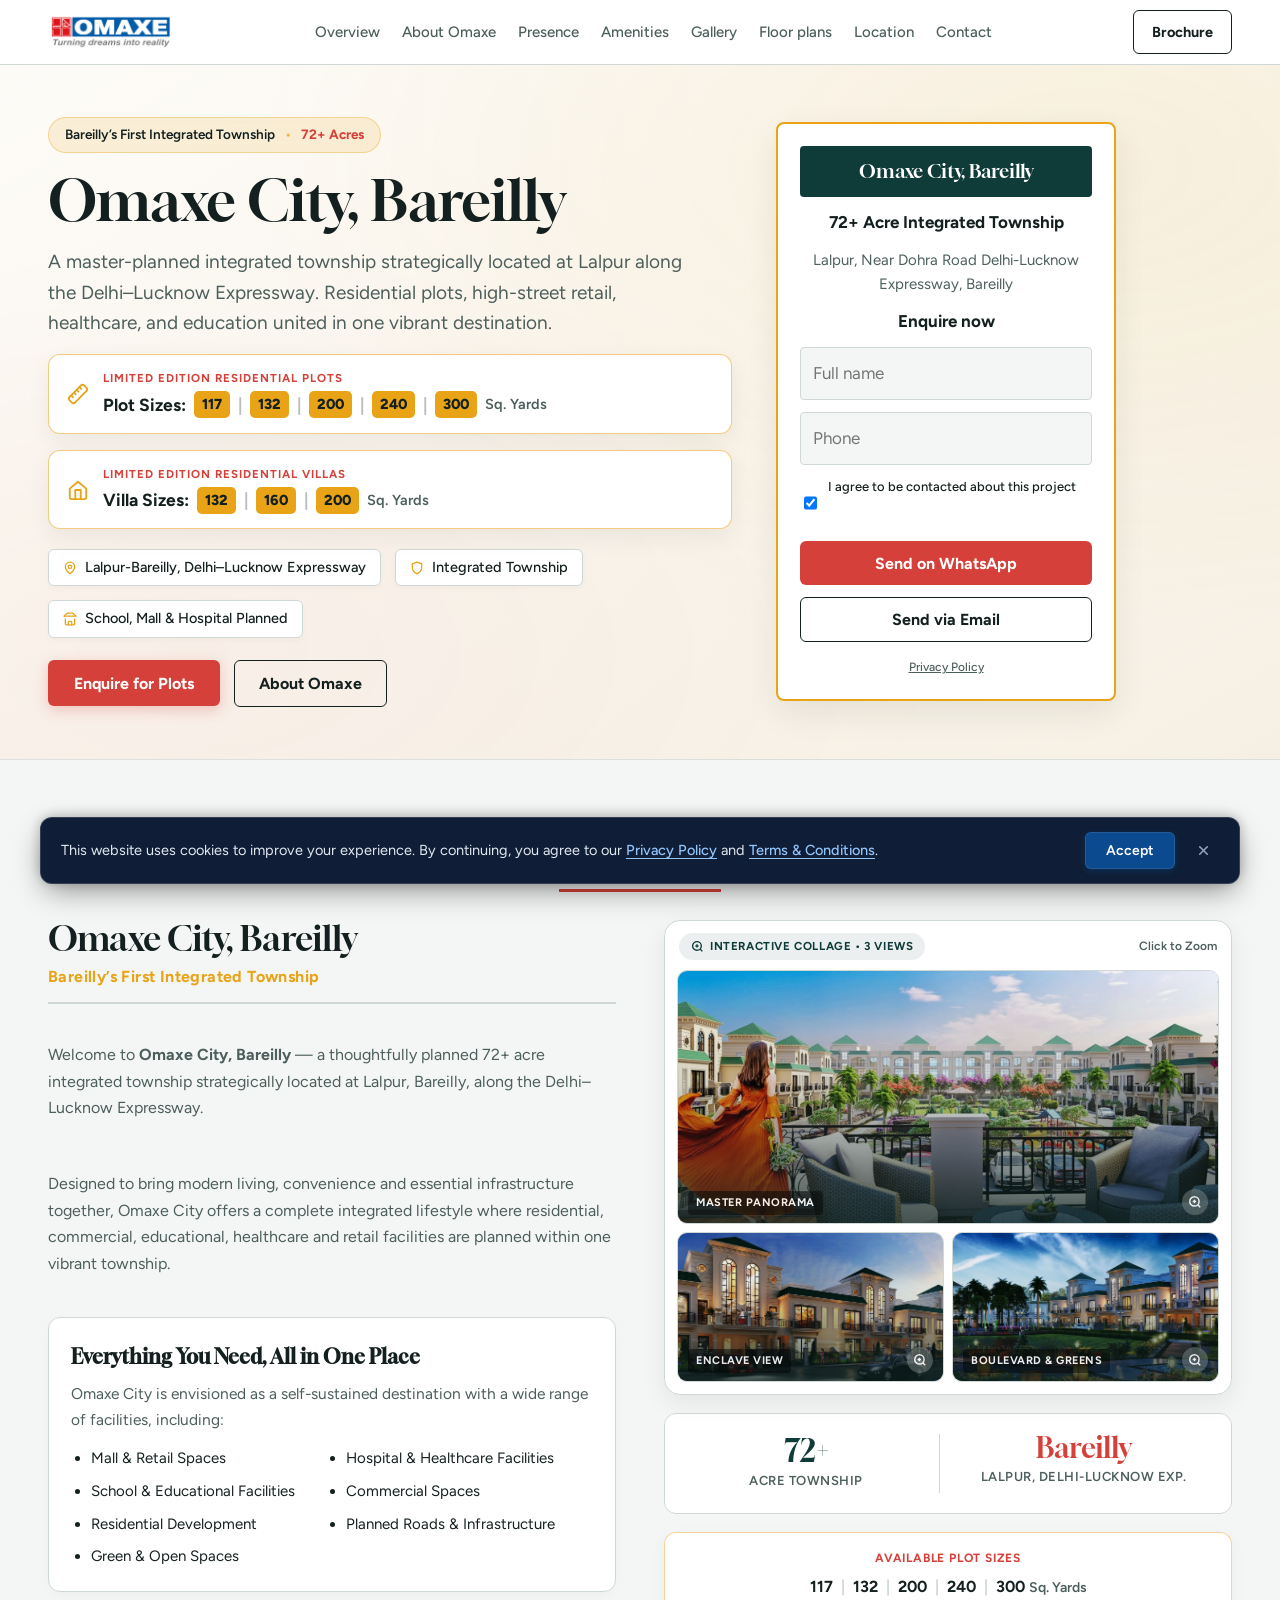
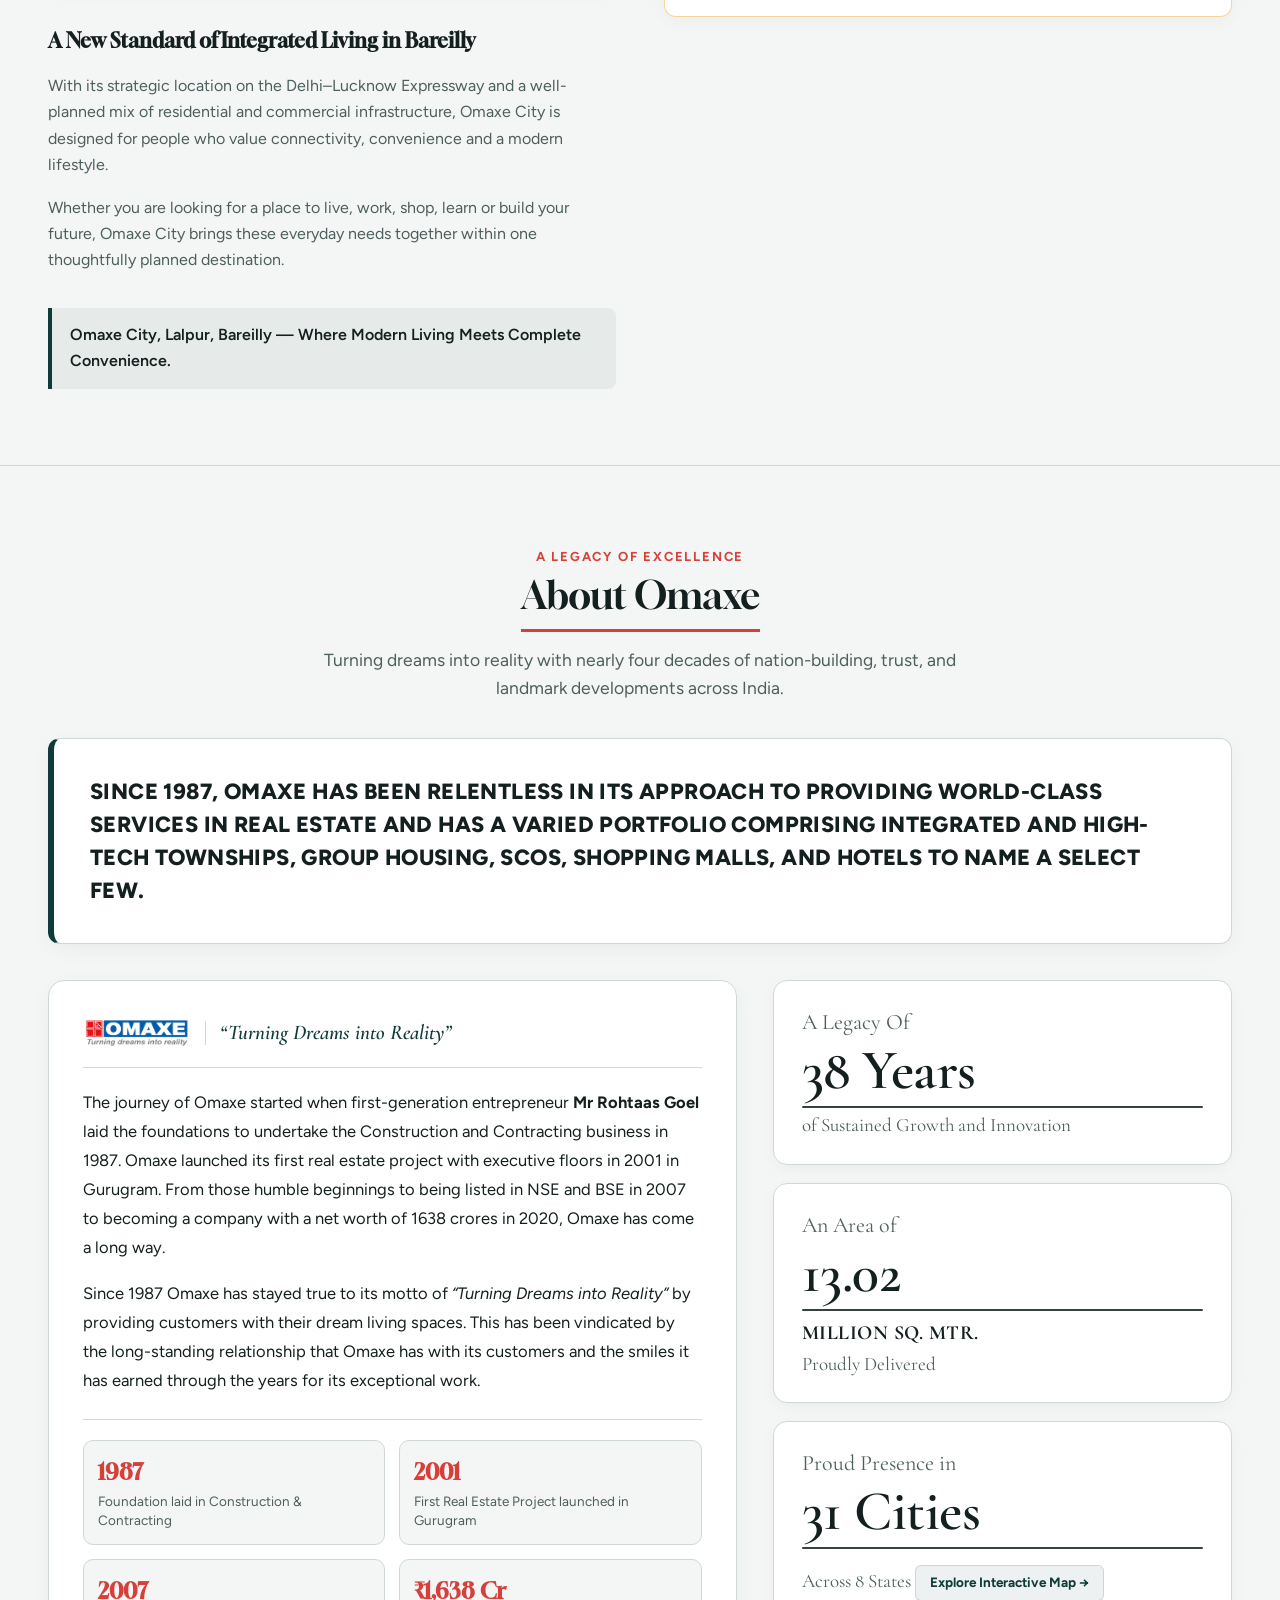
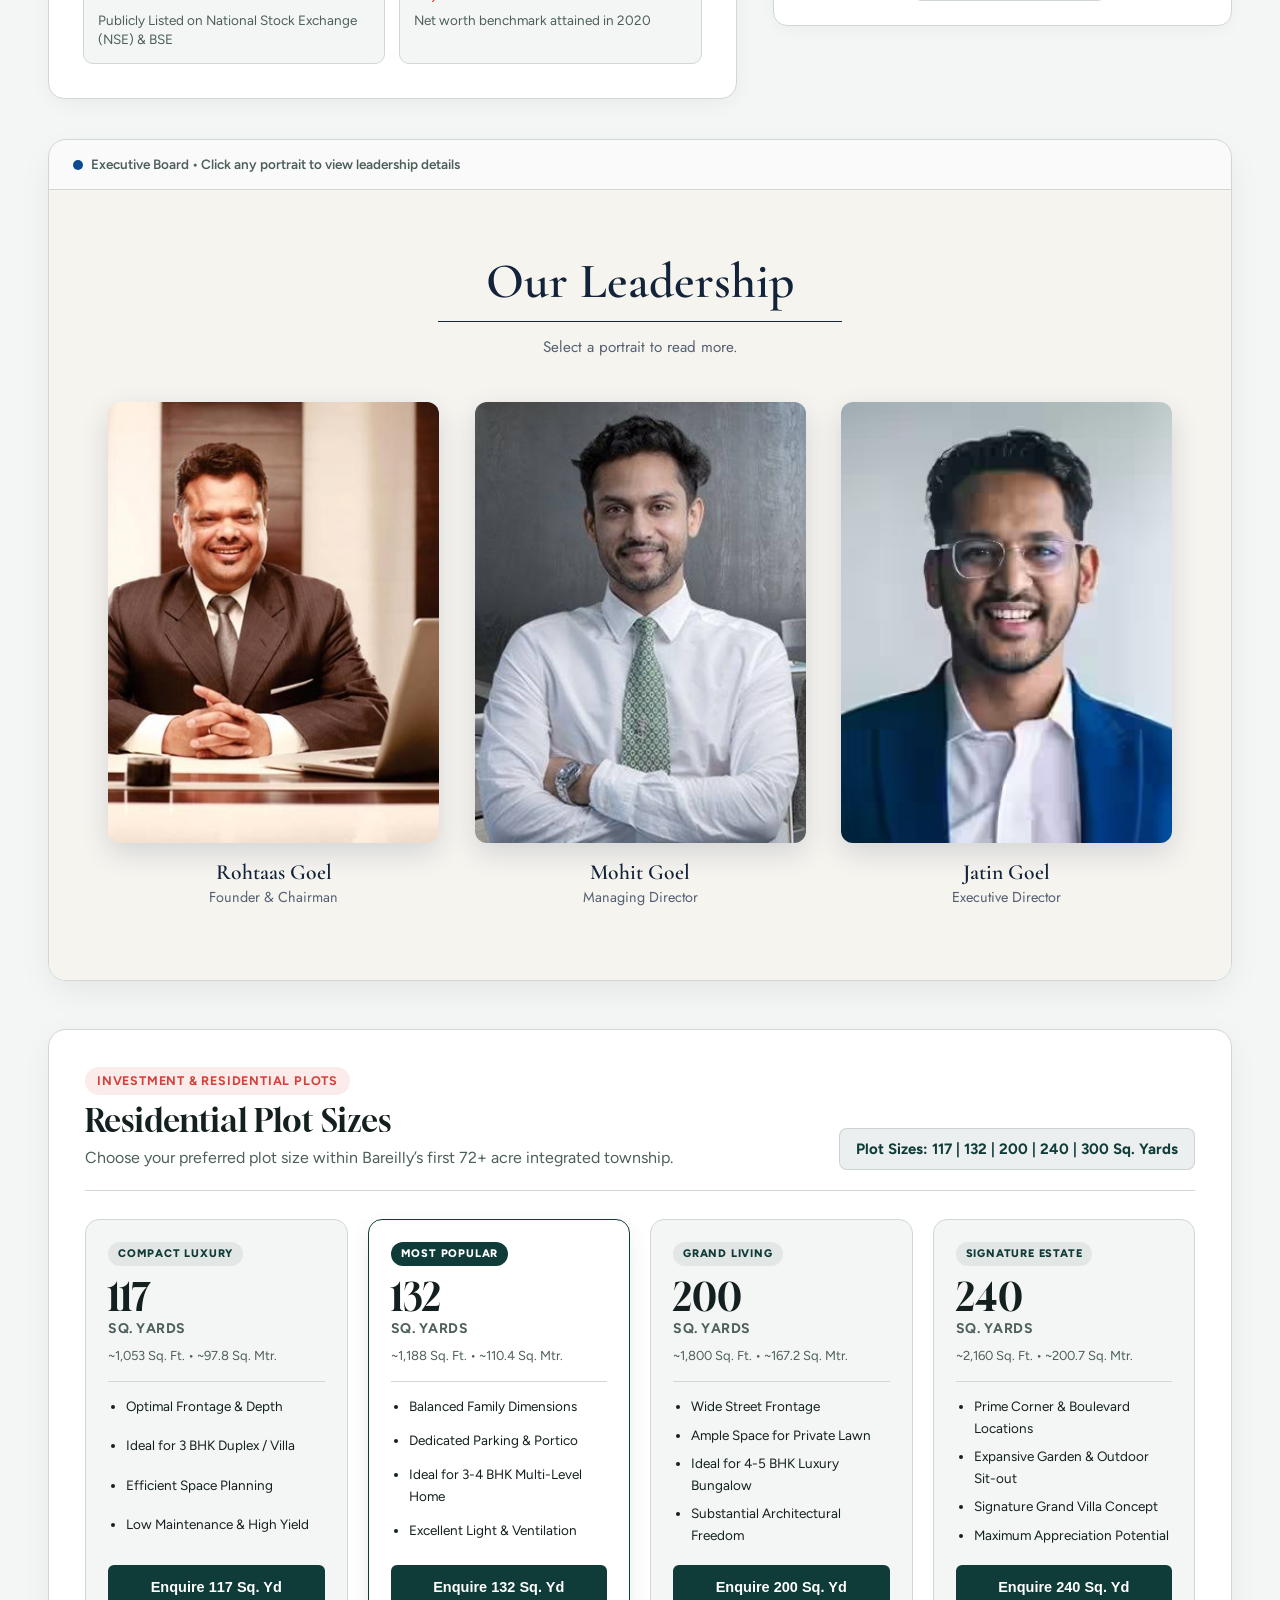
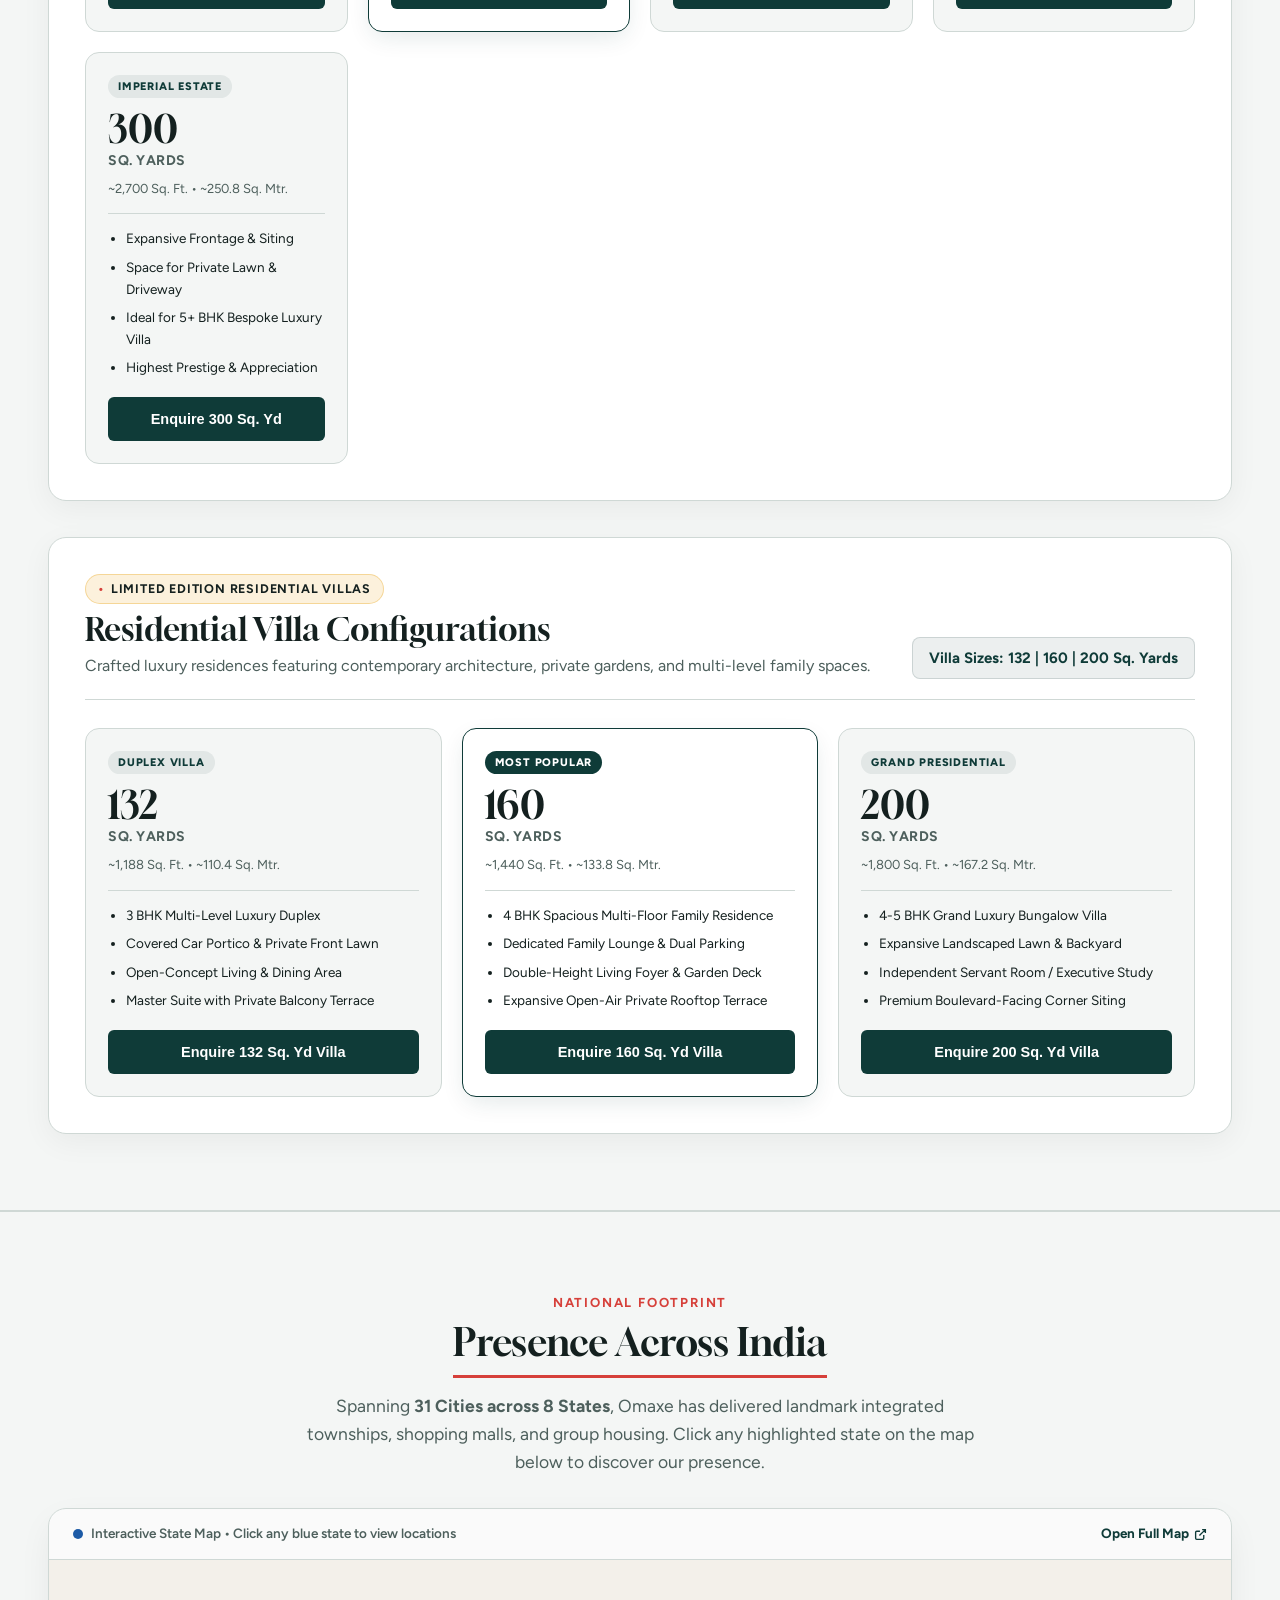
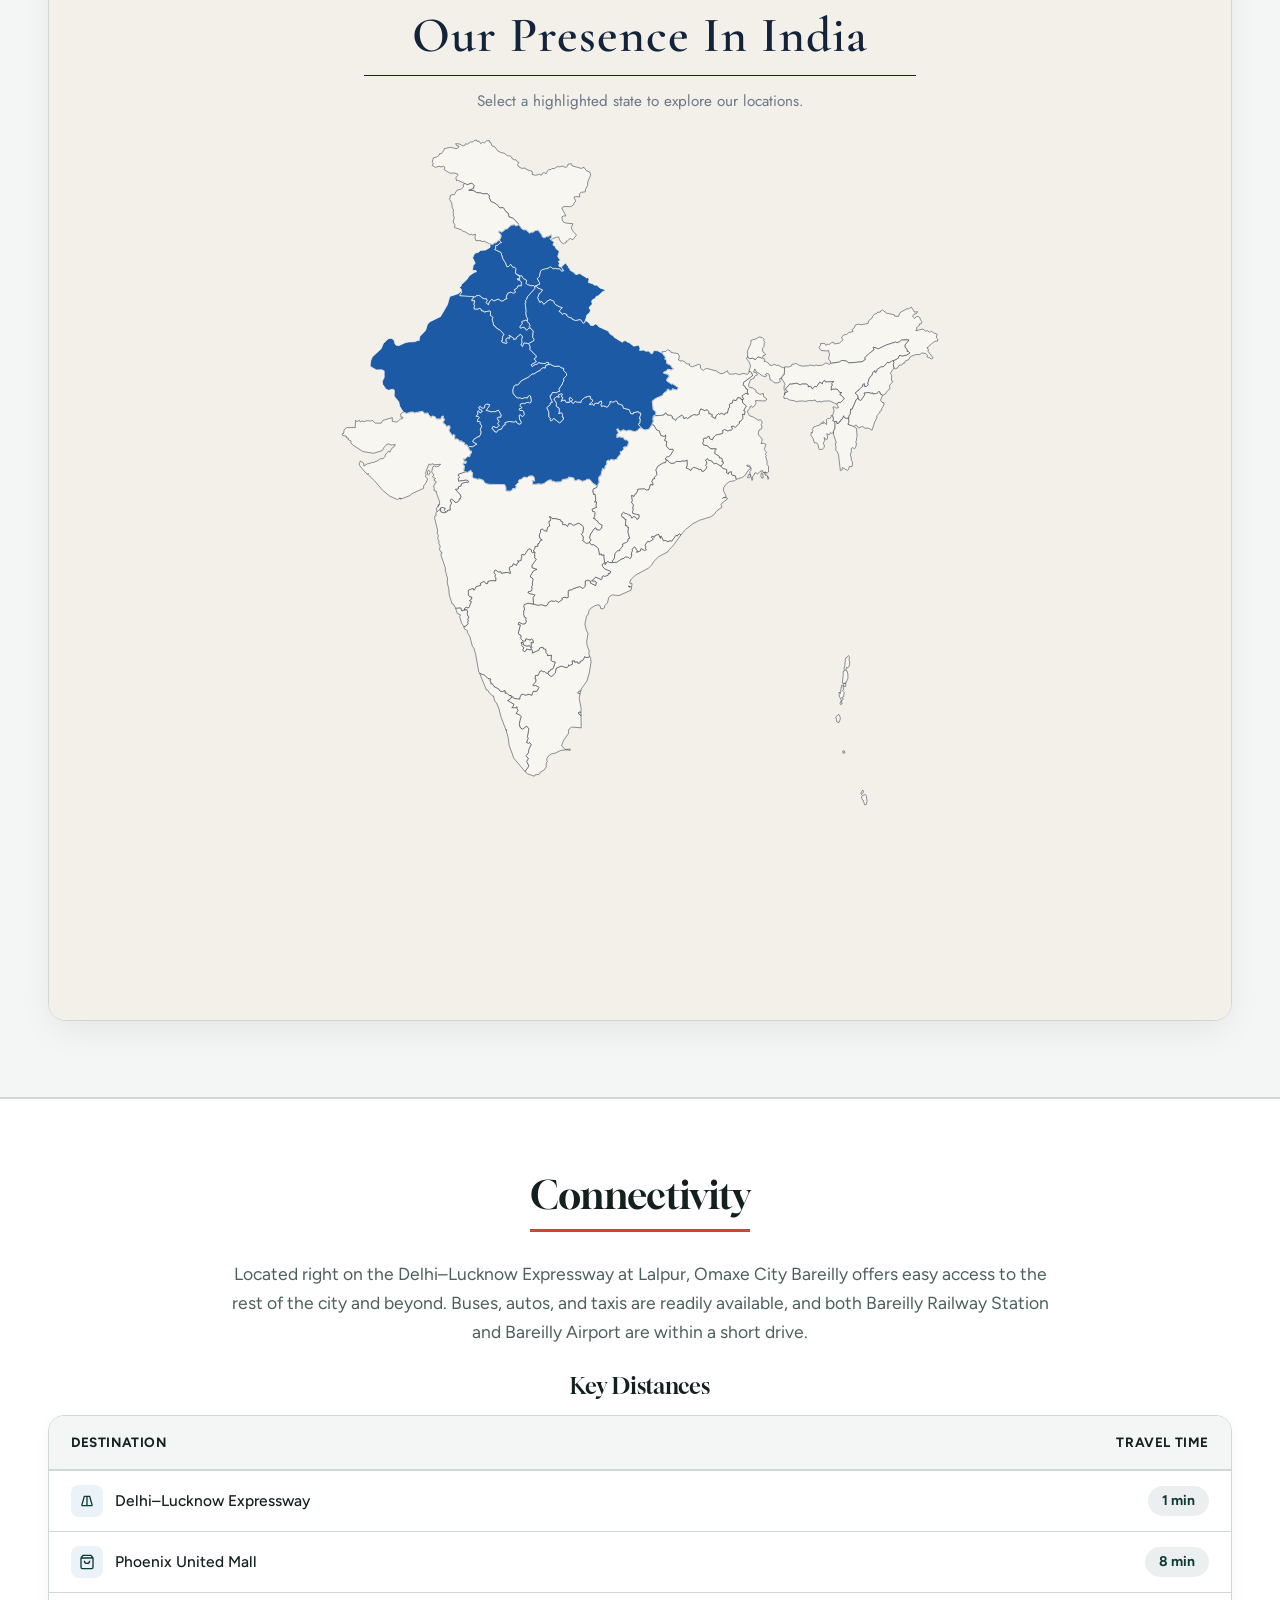
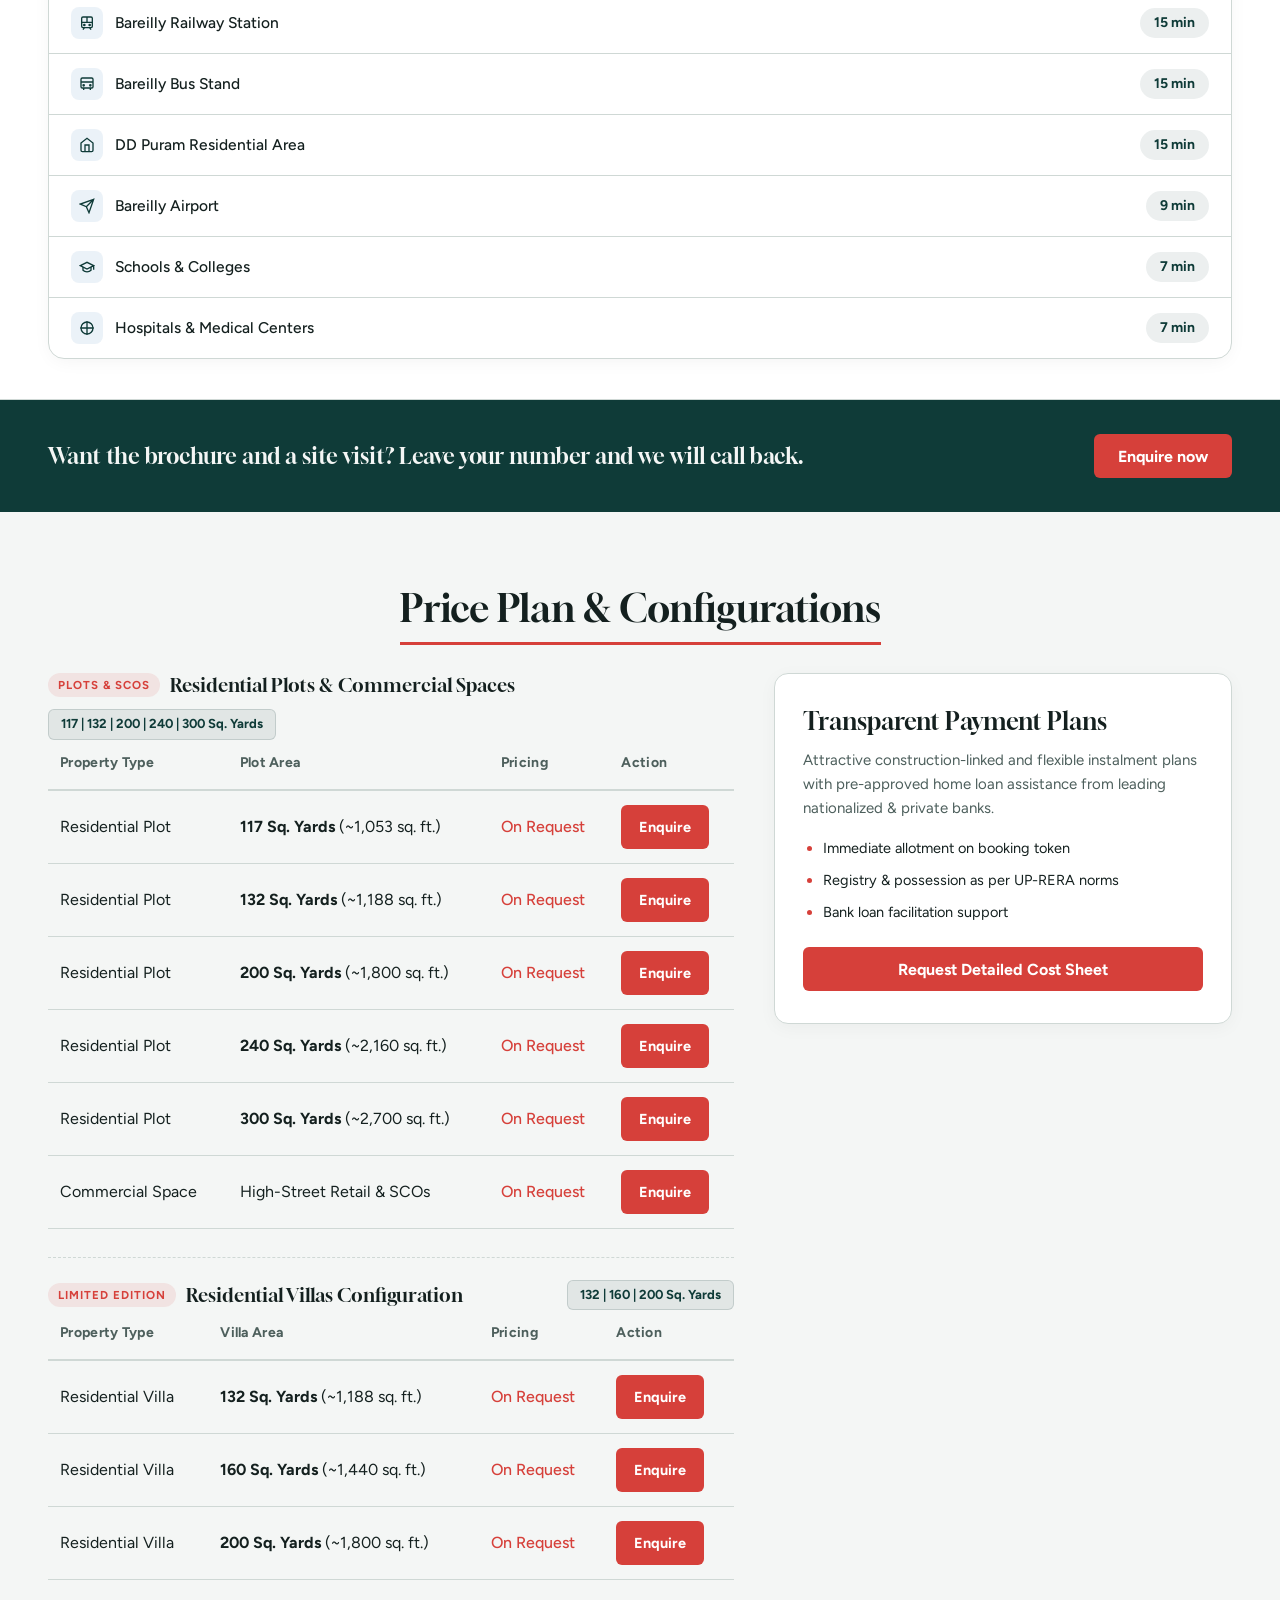
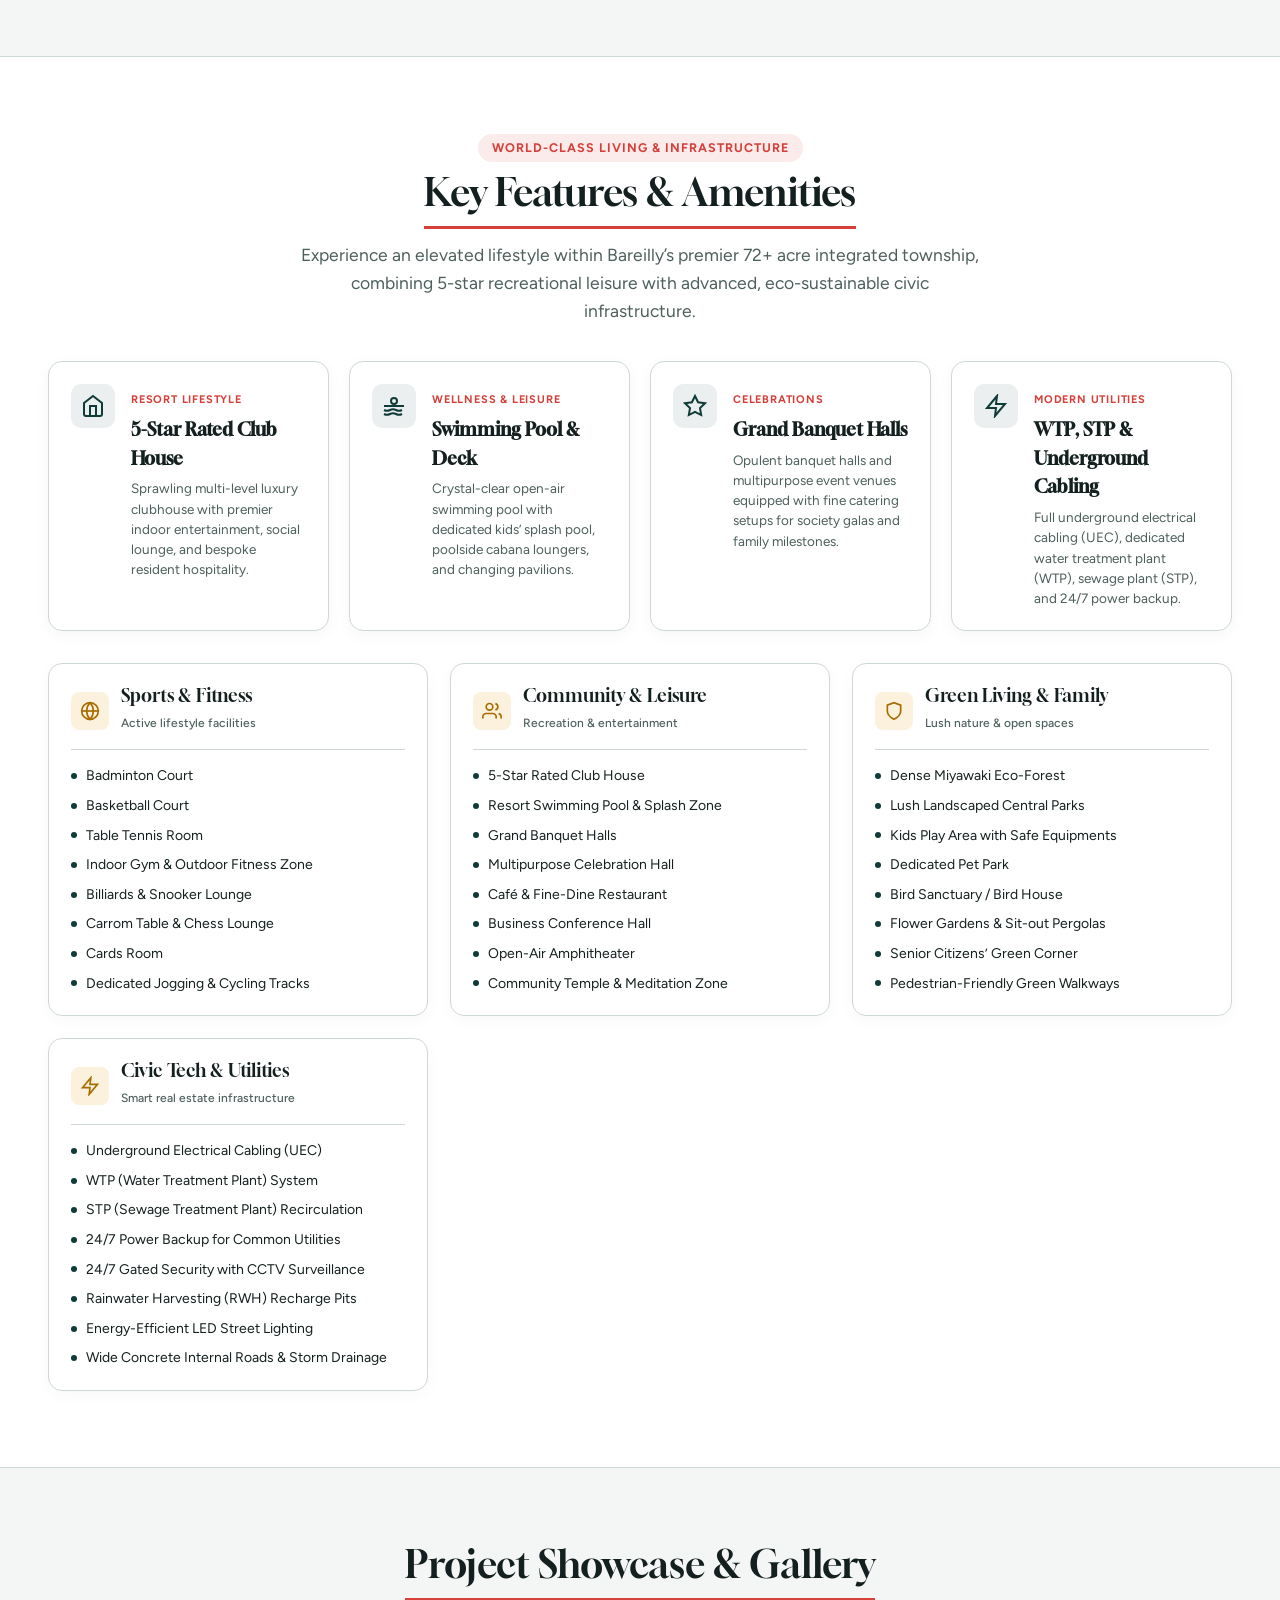
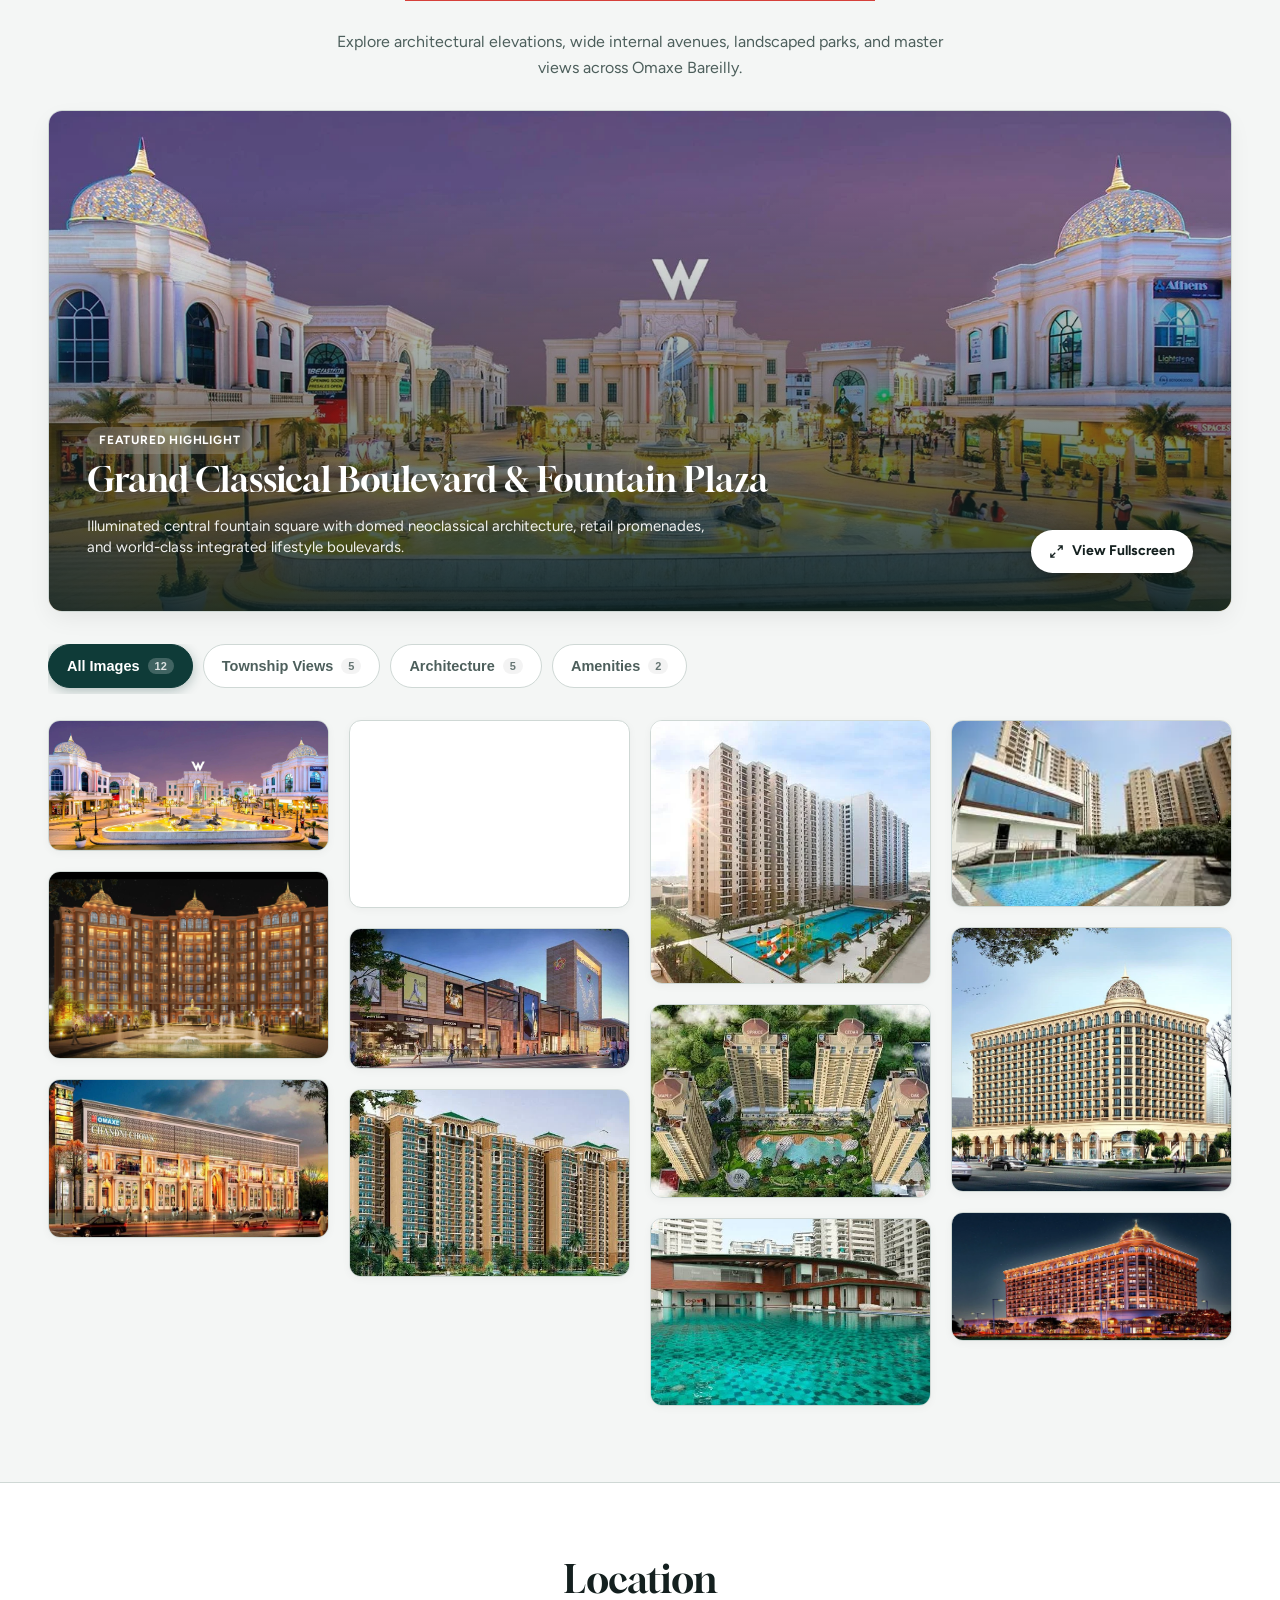
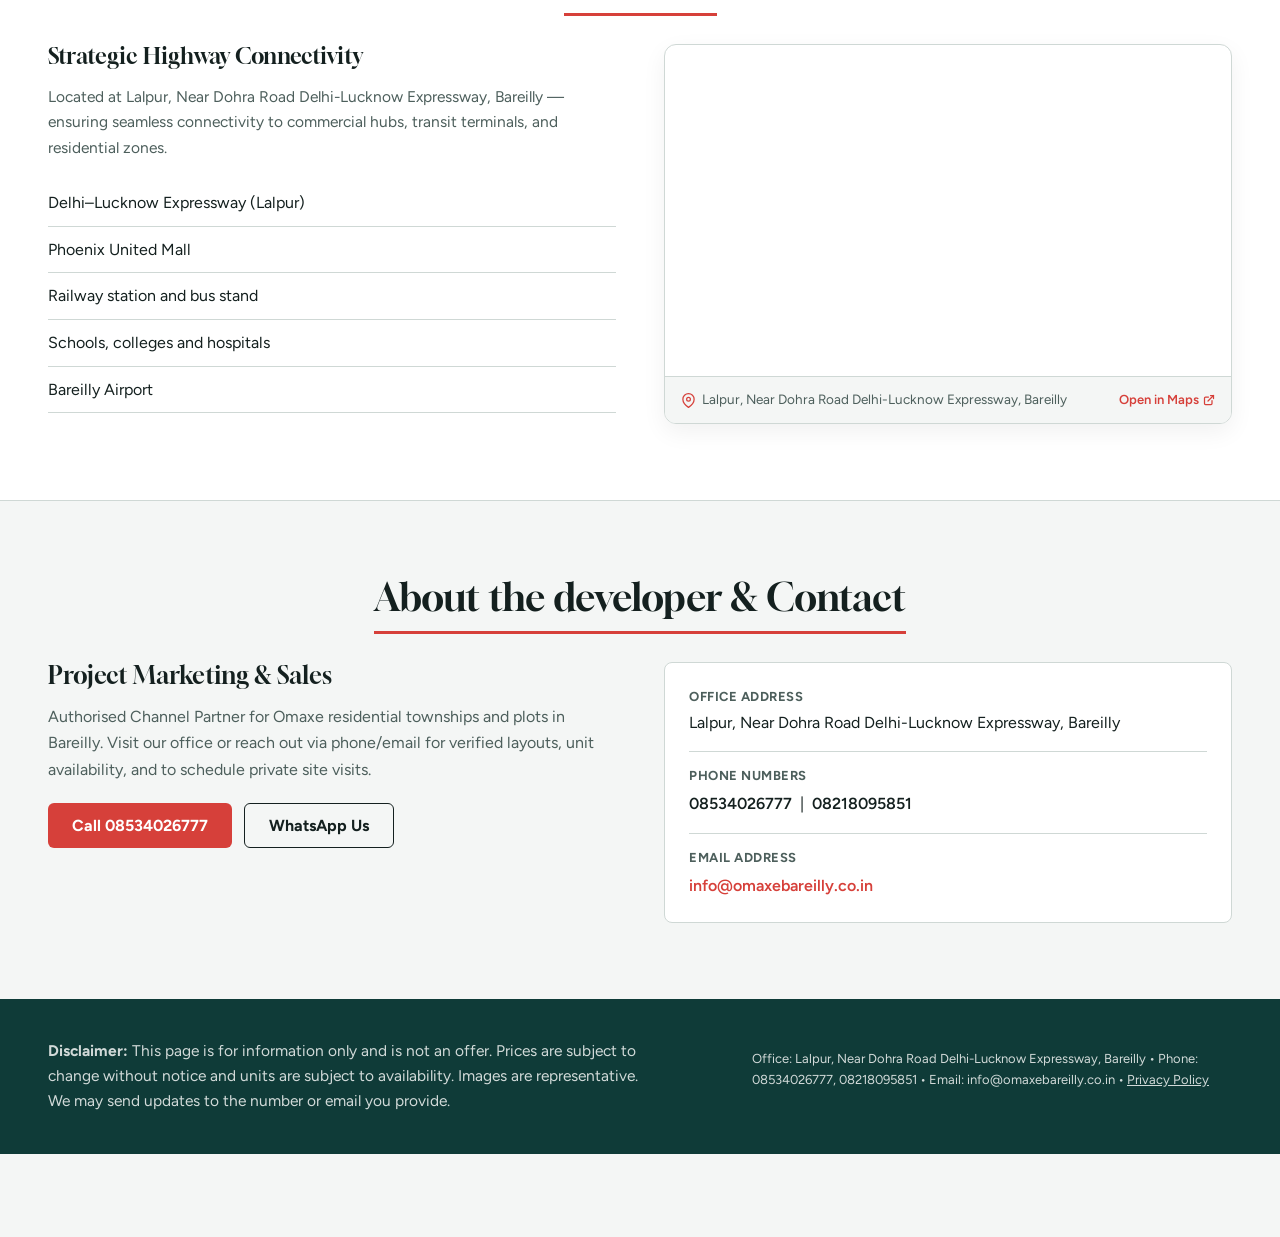
==== commit 82aca650: "Omaxe City Bareilly inquiry form setup with WhatsApp and Gmail integration (6aca0389fc7dc0ae03d51424" ====
--- a/index.html
+++ b/index.html
@@ -886,7 +886,8 @@
 <input name="n" placeholder="Full name" required autocomplete="name" aria-label="Full name">
 <input name="p" type="tel" placeholder="Phone" required autocomplete="tel" aria-label="Phone">
 <label class="chk"><input type="checkbox" required checked> I agree to be contacted about this project</label>
-<button class="btn" type="submit">Submit</button>
+<button class="btn" type="submit" value="whatsapp">Send on WhatsApp</button>
+<button class="btn alt" type="submit" value="email">Send via Email</button>
 <div style="margin-top:4px;font-size:12px;text-align:center">
   <a href="#privacy-policy" class="privacy-modal-btn" style="color:var(--mute);text-decoration:underline;cursor:pointer;font-weight:500">Privacy Policy</a>
 </div>
@@ -1902,9 +1903,14 @@
 document.getElementById('f').addEventListener('submit',function(e){
 e.preventDefault();
 var d=new FormData(e.target);
-var num='918534026777';
-var msg='Hello, I am '+d.get('n')+' ('+d.get('p')+'). I am interested in: '+(d.get('t')?d.get('t')+' at ':'')+'Omaxe Bareilly.';
-window.open('https://wa.me/'+num+'?text='+encodeURIComponent(msg),'_blank');
+var channel=(e.submitter&&e.submitter.value==='email')?'email':'whatsapp';
+var lines=['Hello Omaxe City Bareilly,','I would like to enquire about: '+(d.get('t')?d.get('t')+' at ':'')+'Omaxe City, Bareilly','','Name: '+d.get('n'),'Phone: '+d.get('p'),'Page: '+window.location.href];
+if(channel==='email'){
+window.location.href='mailto:info@omaxebareilly.co.in?subject='+encodeURIComponent('Enquiry: Omaxe City, Bareilly - '+d.get('n'))+'&body='+encodeURIComponent(lines.join('\n'));
+}else{
+var url='https://wa.me/918534026777?text='+encodeURIComponent(lines.join('\n'));
+if(!window.open(url,'_blank'))window.location.href=url;
+}
 });
 var logo=document.querySelector('.logo');
 var logoImg=document.querySelector('.logo img');
@@ -2081,10 +2087,11 @@
         </div>
         
         <!-- Submit Button -->
-        <button type="submit" class="enquiry-submit-btn" id="enquirySubmitBtn">
-          <span class="enquiry-btn-text" id="enquirySubmitBtnText">Submit Enquiry</span>
+        <button type="submit" class="enquiry-submit-btn" id="enquirySubmitBtn" value="whatsapp">
+          <span class="enquiry-btn-text" id="enquirySubmitBtnText">Send on WhatsApp</span>
           <span class="enquiry-btn-spinner" id="enquirySubmitSpinner" style="display:none;" aria-hidden="true"></span>
         </button>
+        <button type="submit" class="enquiry-submit-btn enquiry-email-btn" id="enquiryEmailBtn" value="email">Send via Email</button>
         
         <!-- Alert Error (Submission Failure) -->
         <div class="enquiry-alert-error" id="enquiryAlertError" style="display:none;" role="alert">
--- a/enquiry-modal.css
+++ b/enquiry-modal.css
@@ -383,3 +383,17 @@
     font-size: 15.5px;
   }
 }
+
+/* Secondary "Send via Email" button */
+.enquiry-email-btn {
+  margin-top: 10px;
+  background: #ffffff;
+  color: #0F3D38;
+  border: 1.5px solid #0F3D38;
+  box-shadow: none;
+}
+.enquiry-email-btn:hover:not(:disabled) {
+  background: #0F3D38;
+  color: #ffffff;
+  box-shadow: none;
+}
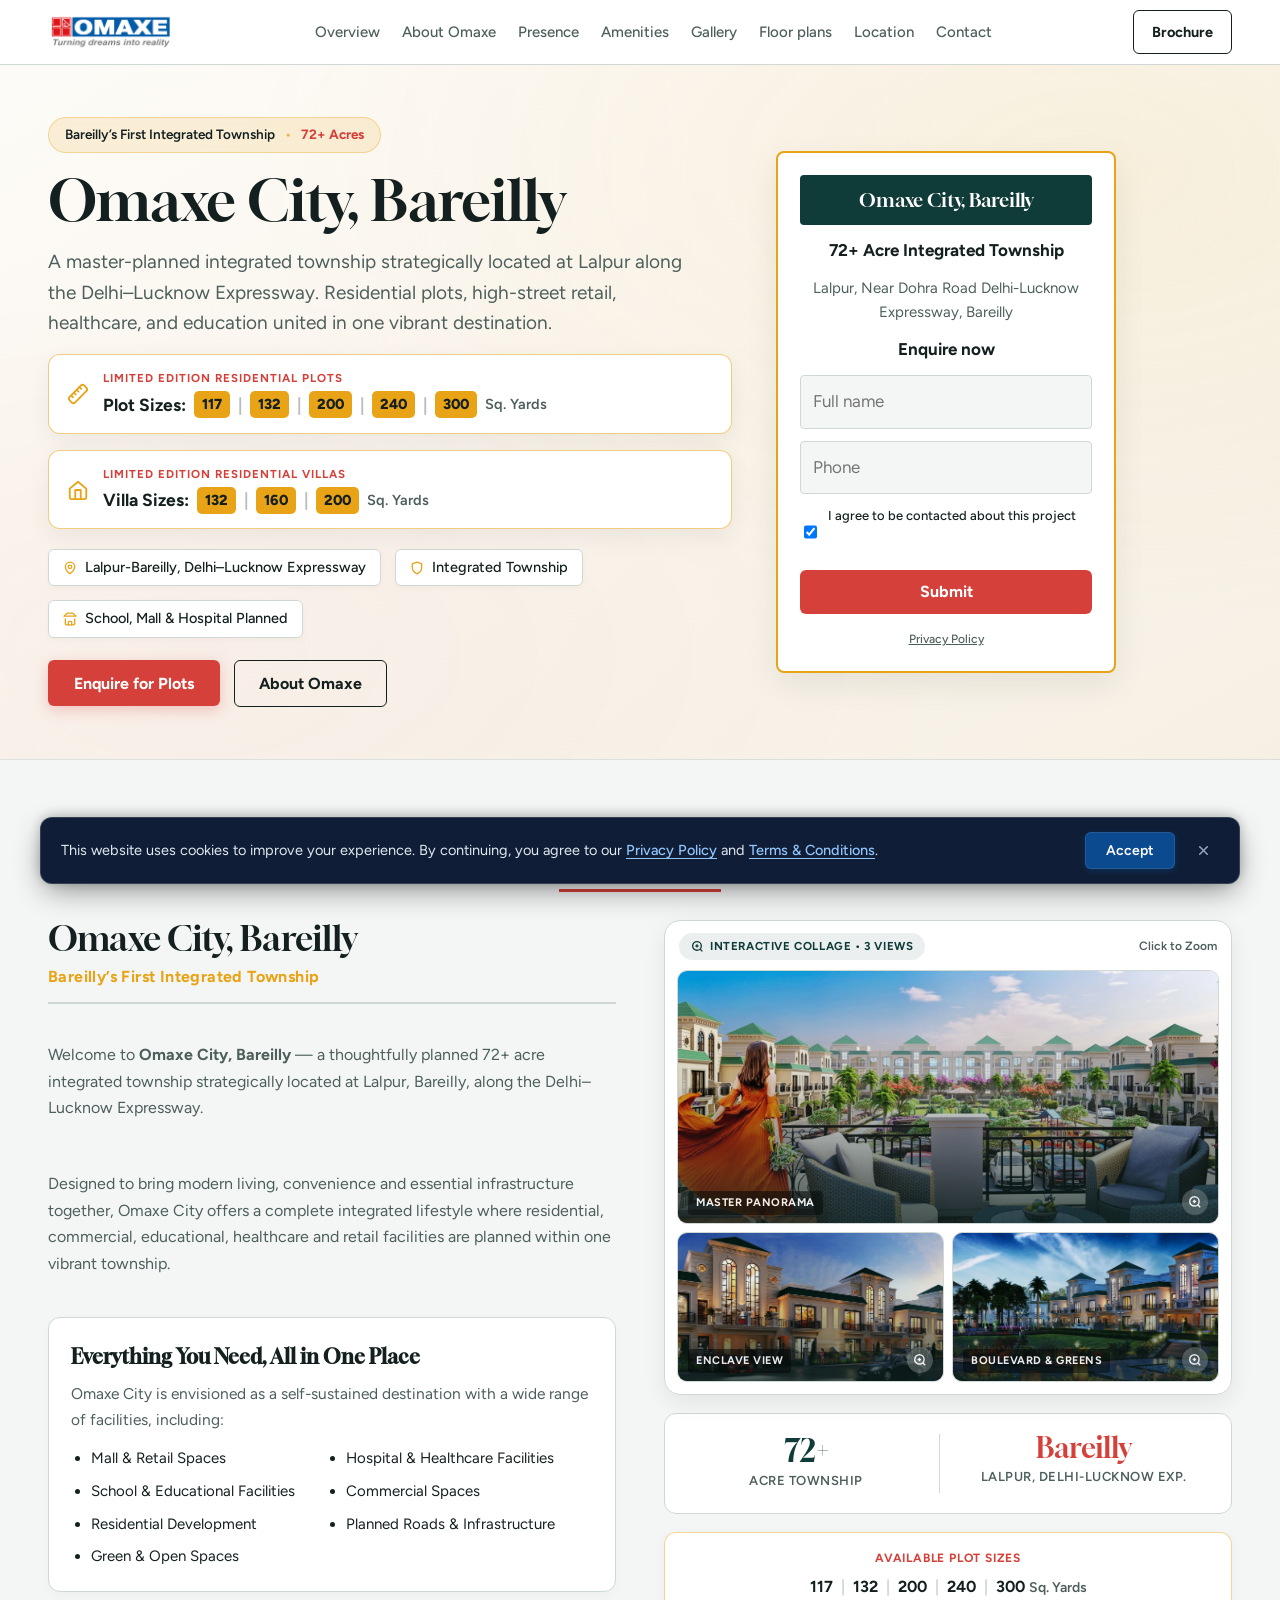
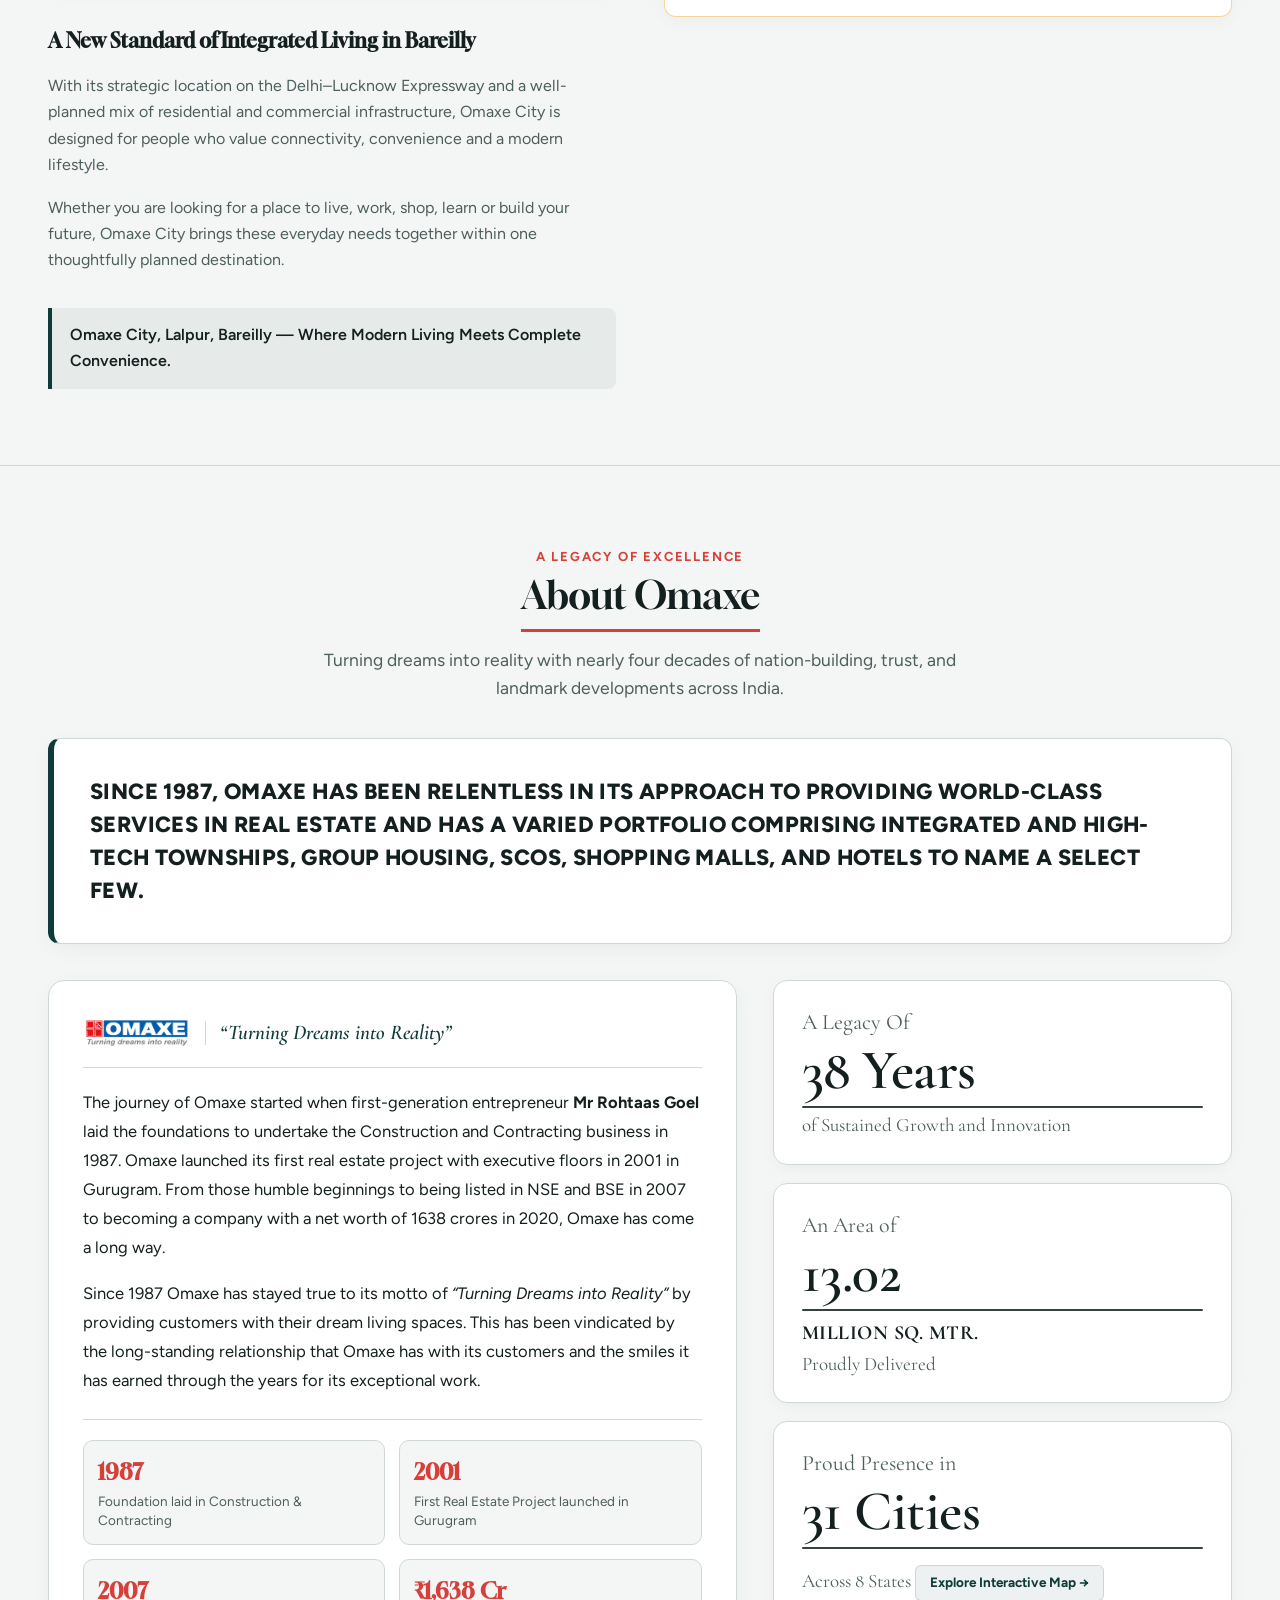
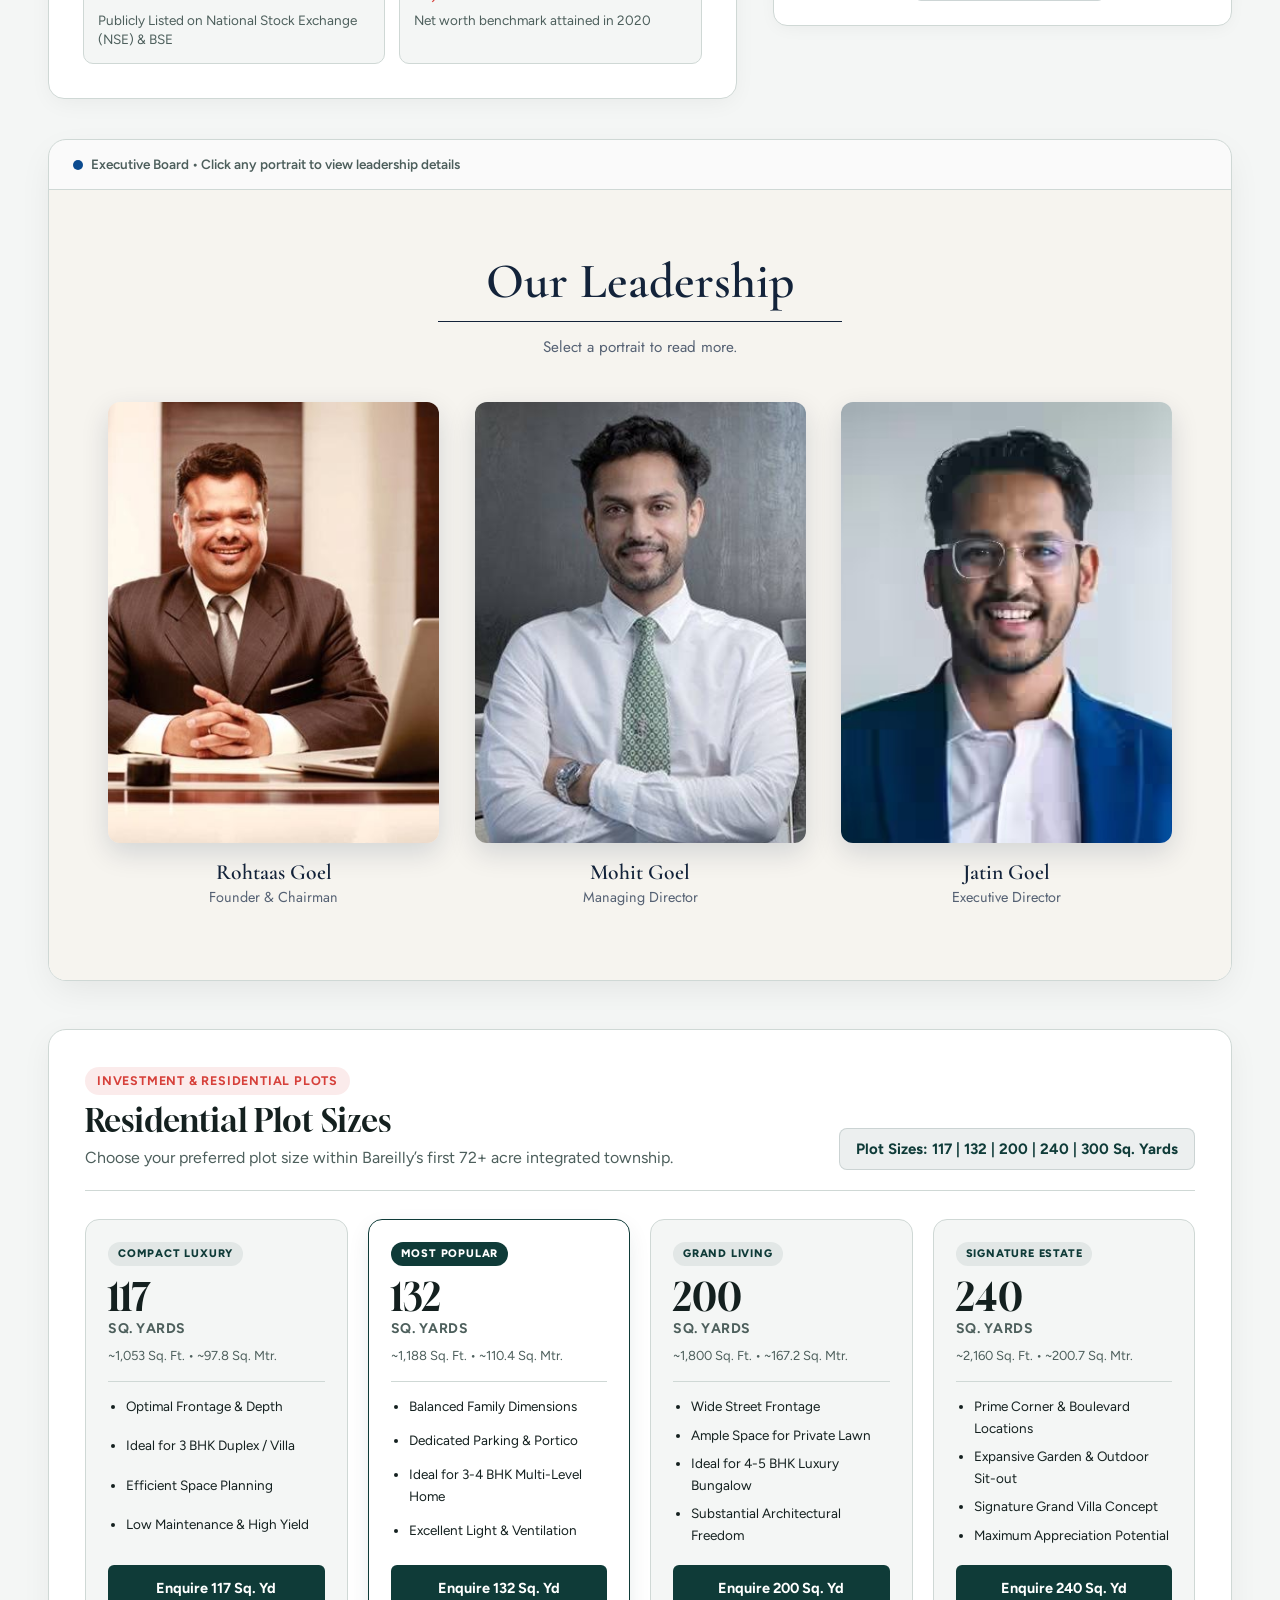
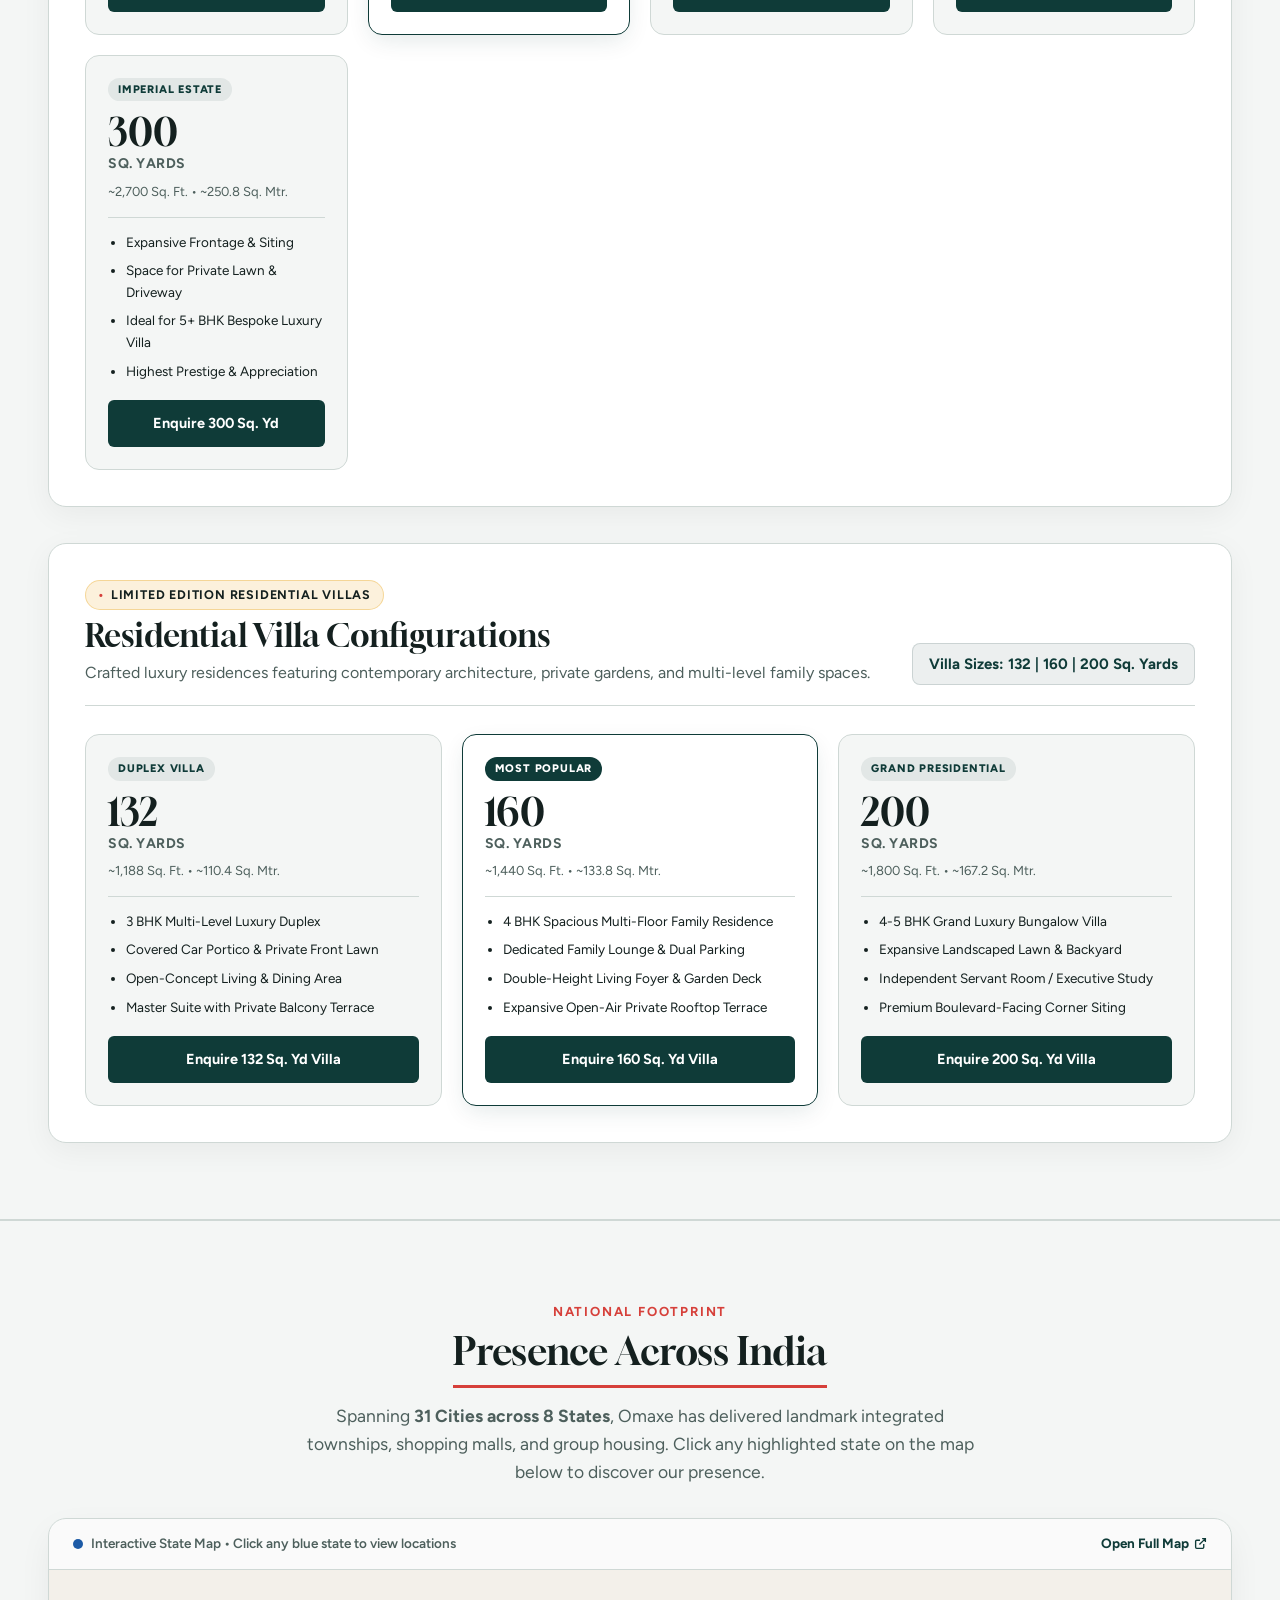
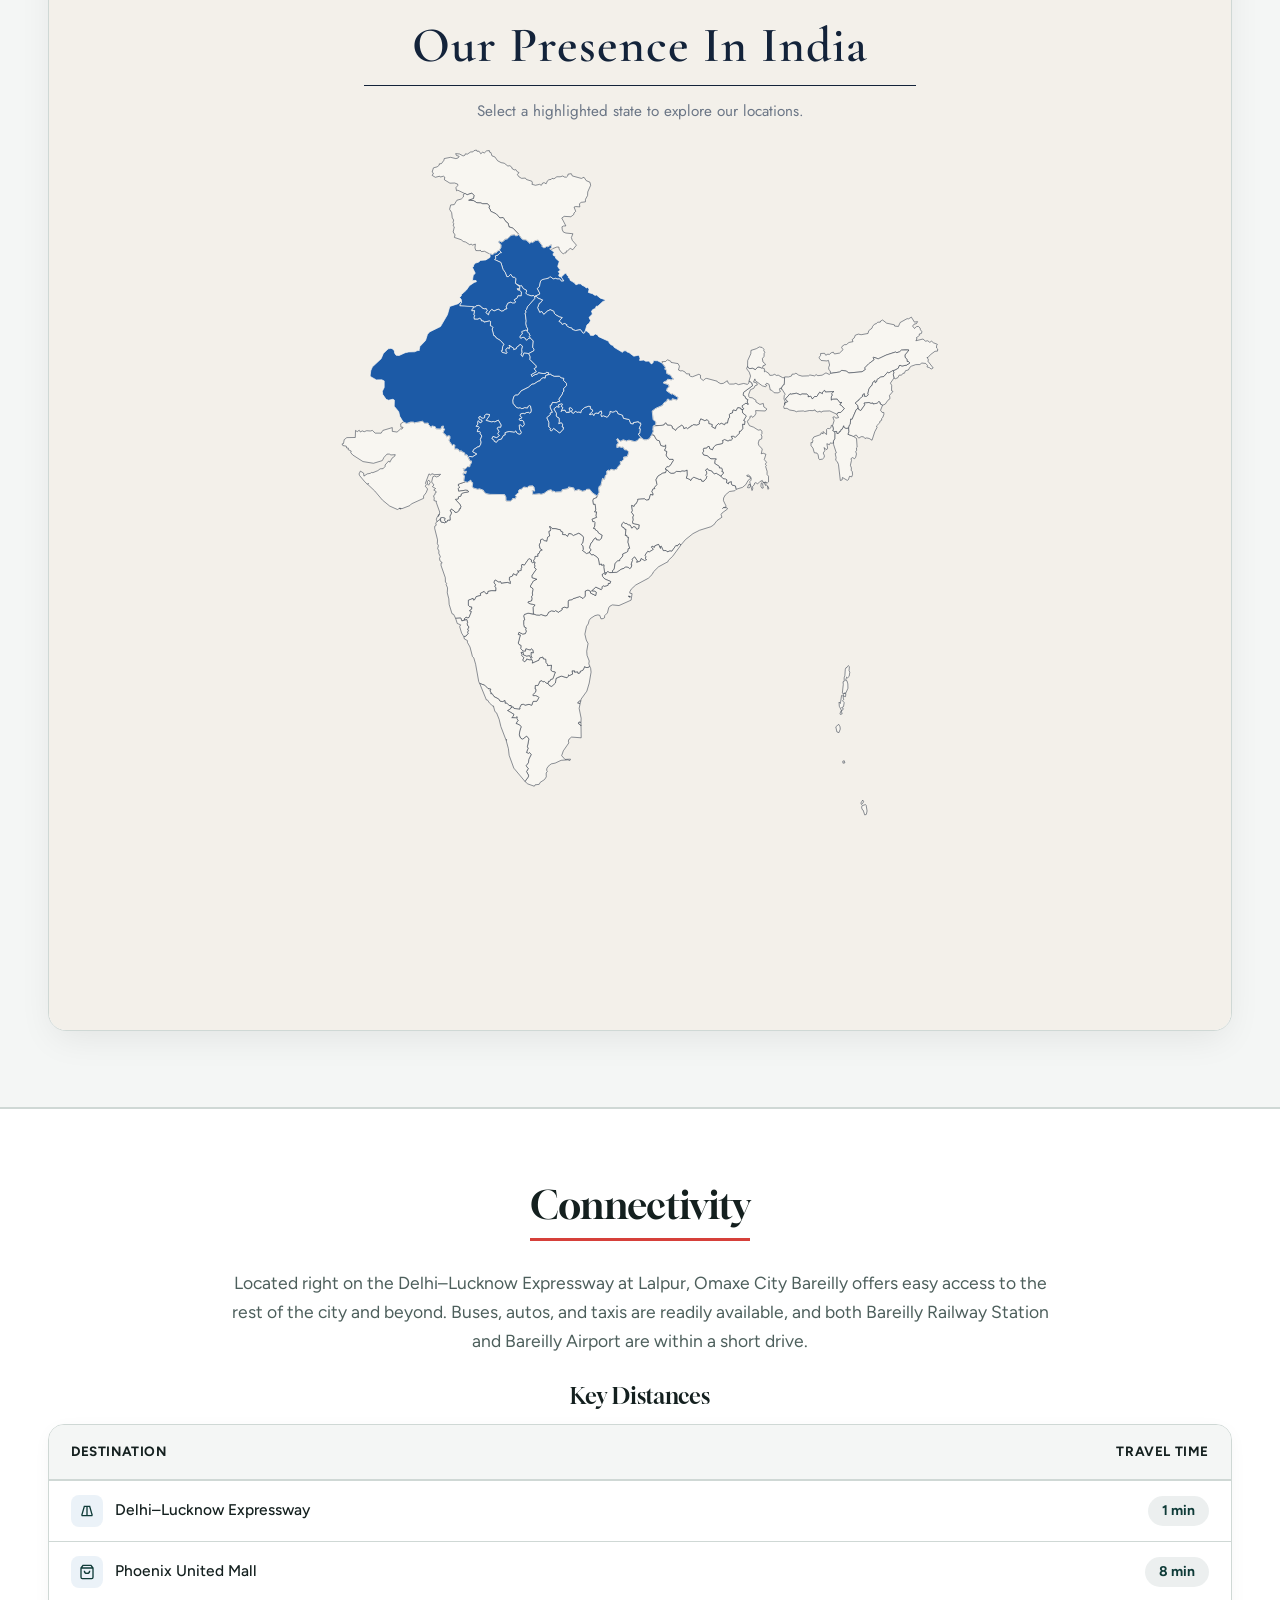
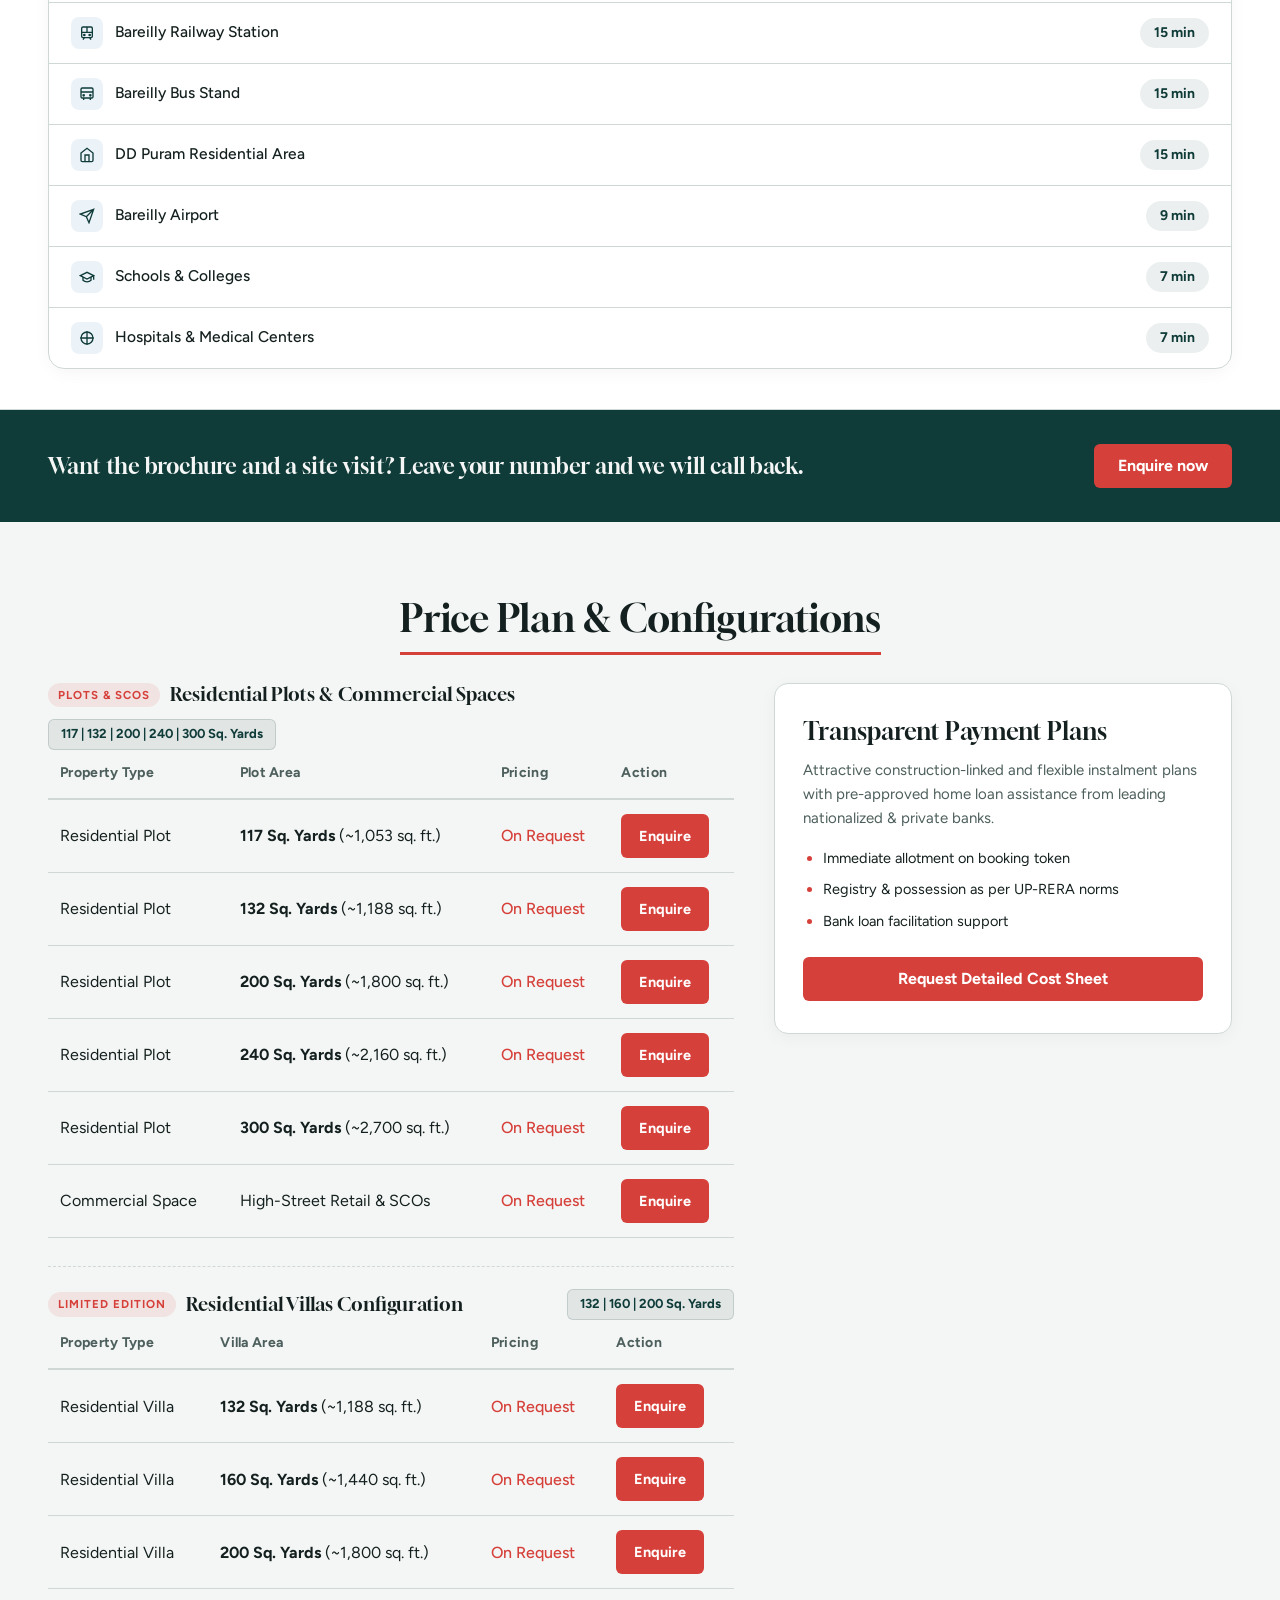
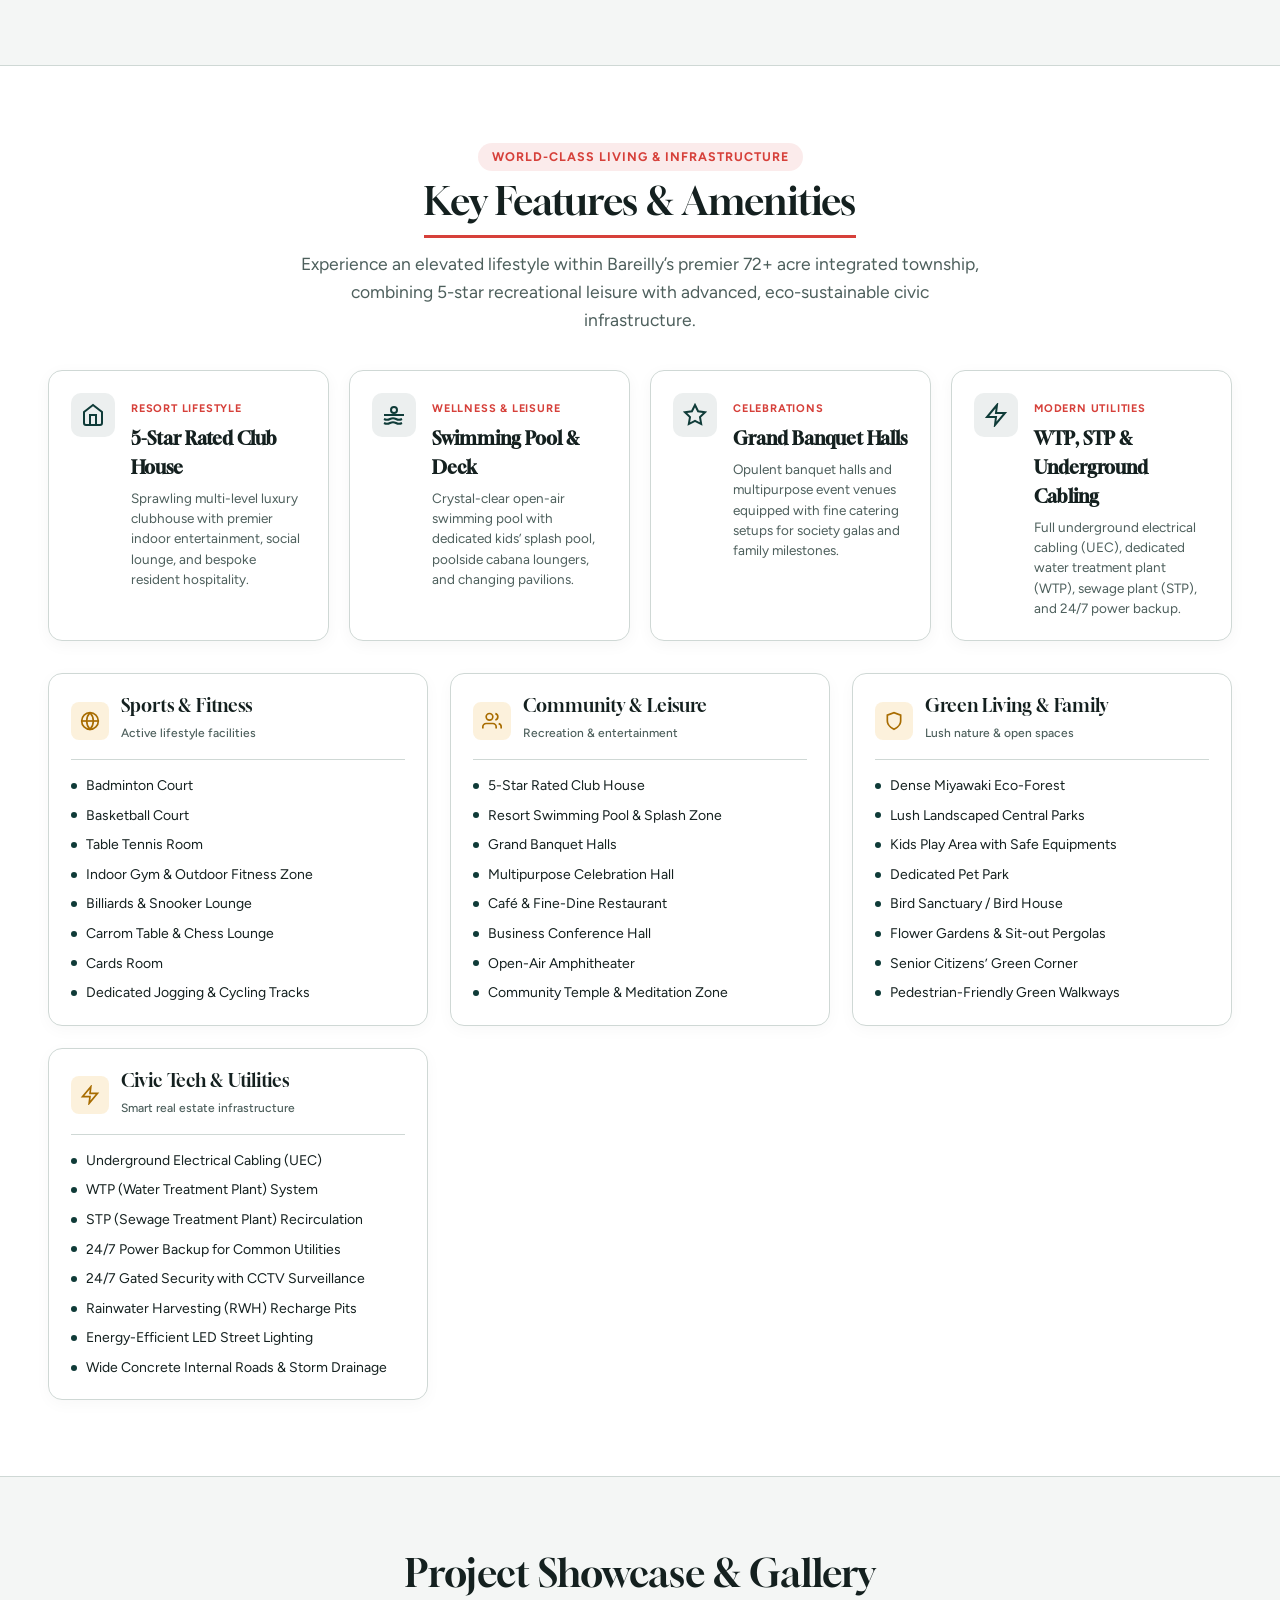
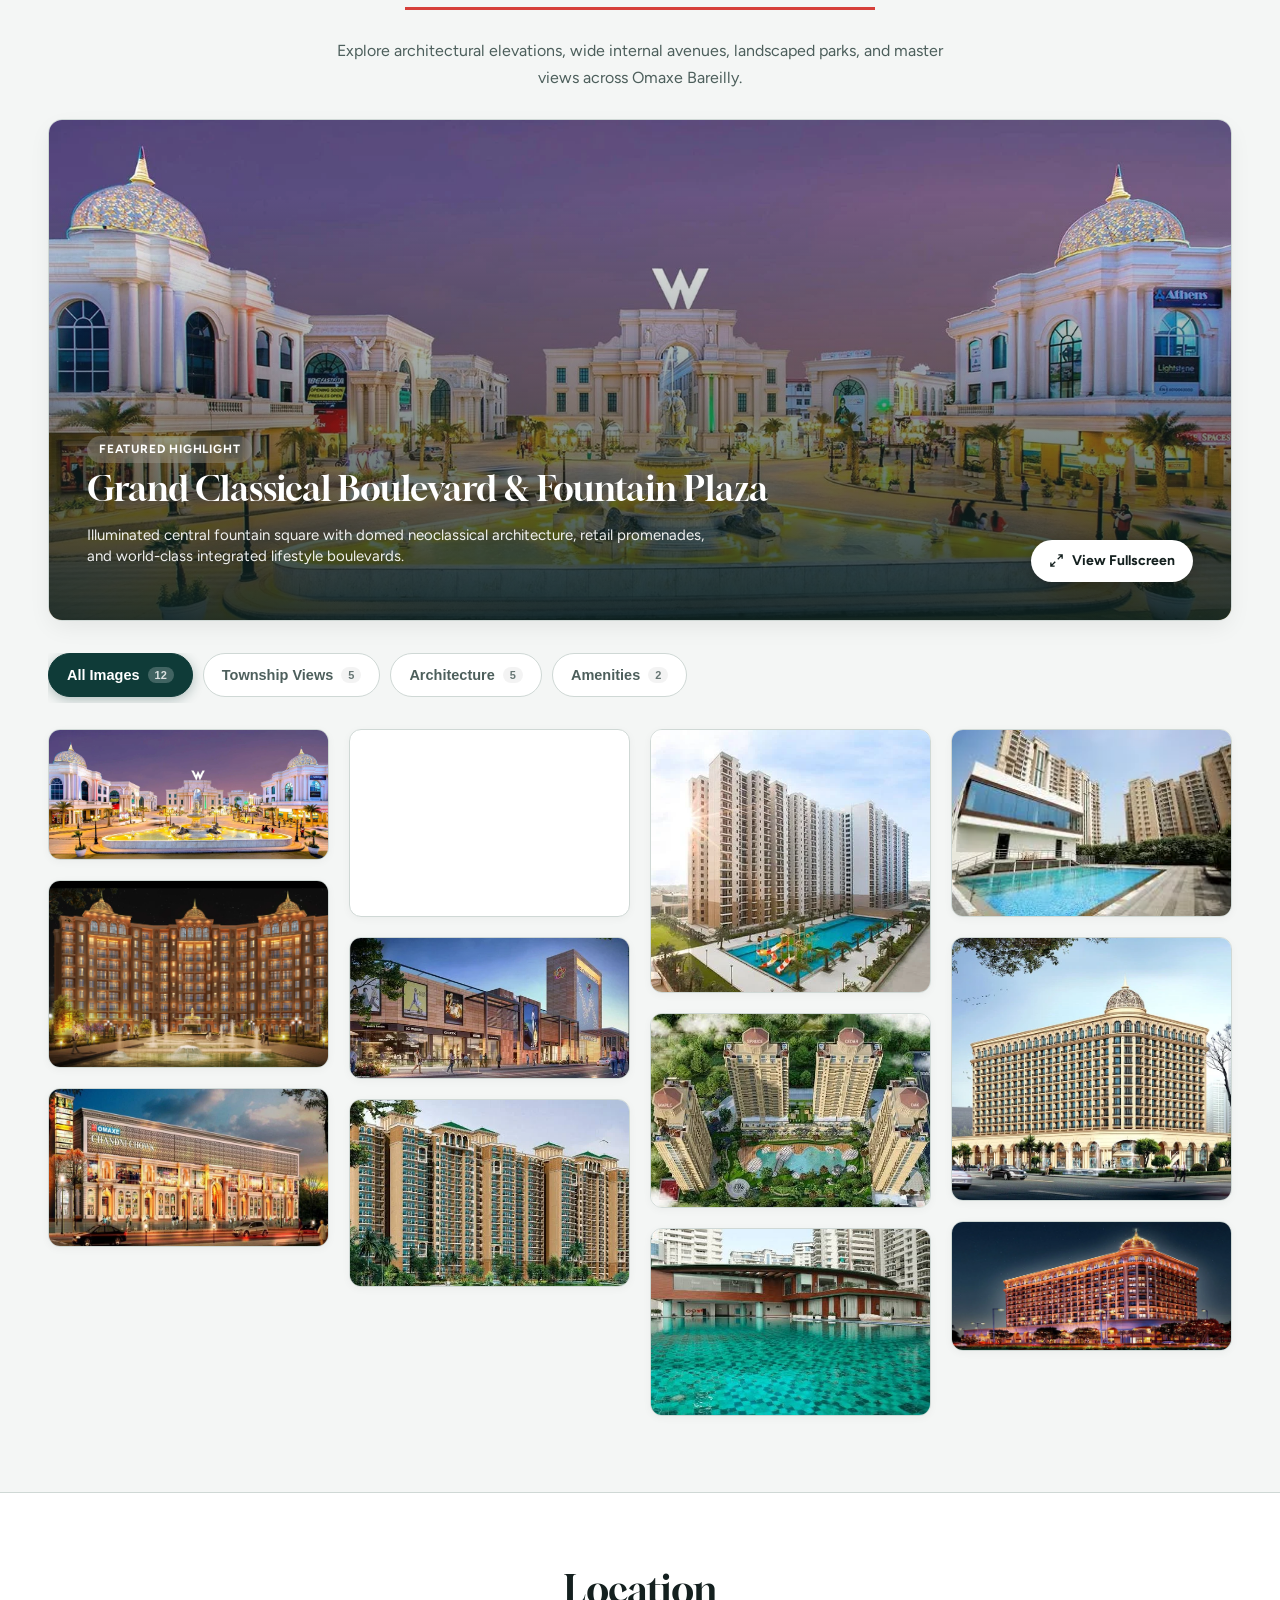
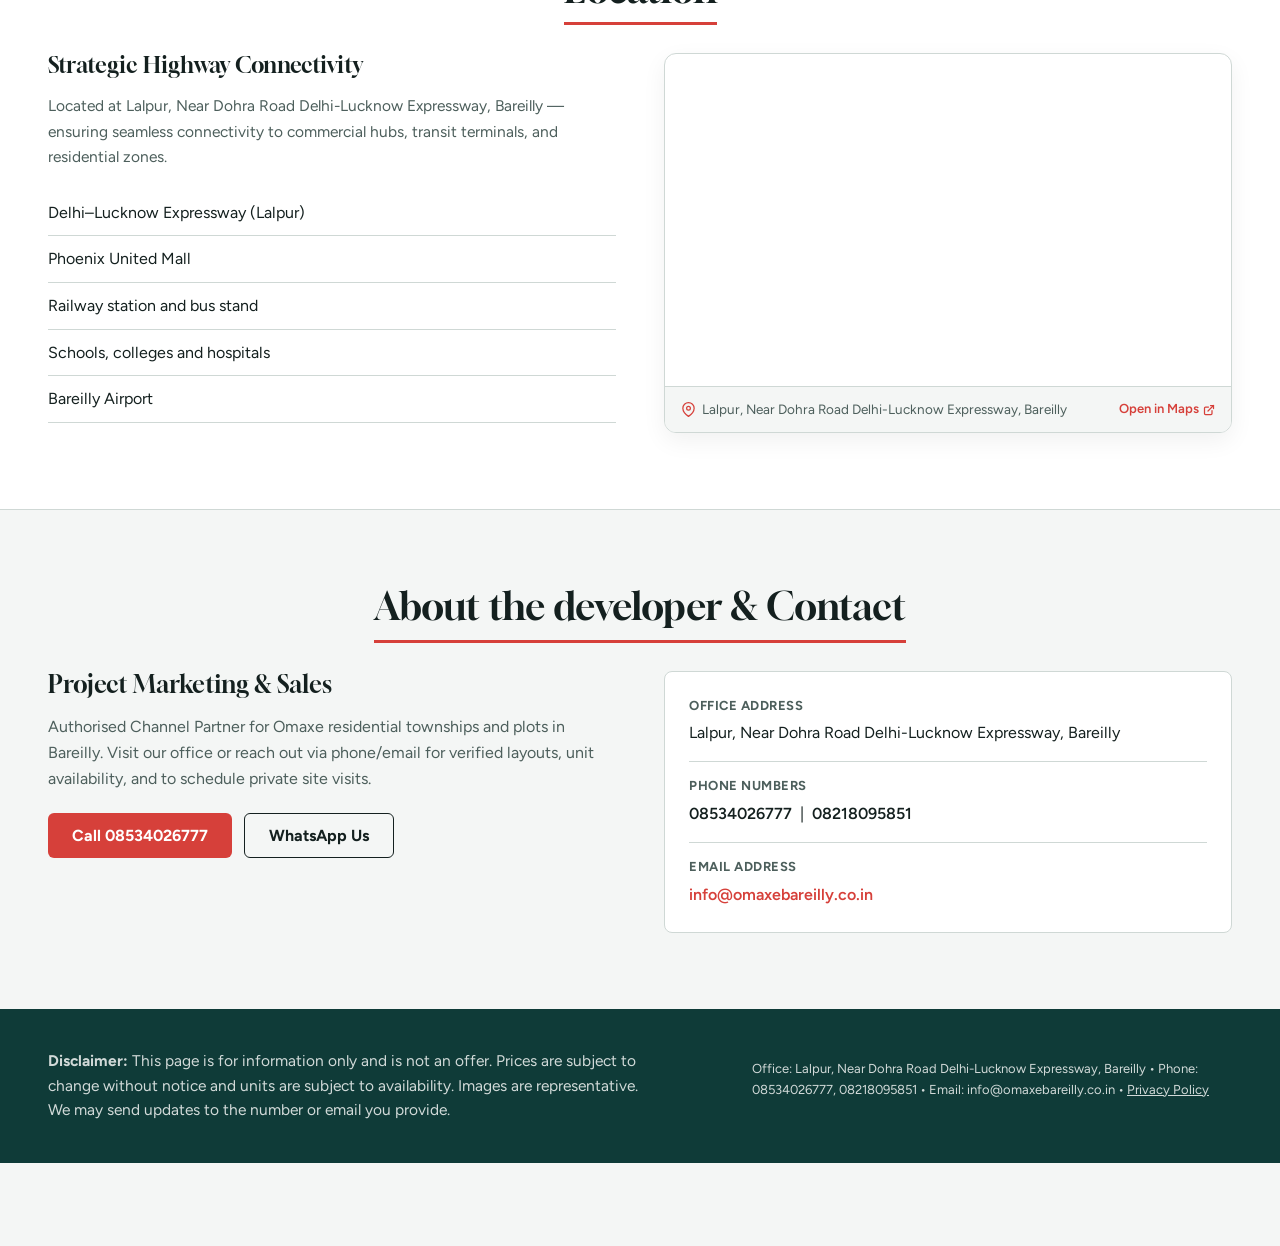
==== commit 26f81ea6: "feat(cta): route Enquire and cost sheet CTAs to WhatsApp with pre-filled context" ====
--- a/index.html
+++ b/index.html
@@ -133,7 +133,8 @@
 .plot-size-unit{font-size:14px;font-weight:700;color:var(--mute);text-transform:uppercase;letter-spacing:0.5px;margin-bottom:6px}
 .plot-metric-sub{font-size:13px;color:var(--mute);border-bottom:1px solid var(--line);padding-bottom:14px;margin-bottom:14px}
 .plot-features-list{margin:0 0 18px;padding-left:18px;font-size:13.5px;color:var(--ink);display:grid;gap:7px;flex:1}
-.plot-select-btn{background:var(--pine);color:#fff;border:0;padding:12px 18px;min-height:44px;display:inline-flex;align-items:center;justify-content:center;border-radius:6px;font-size:14.5px;font-weight:700;cursor:pointer;transition:all 0.2s ease;width:100%;box-sizing:border-box}
+.plot-select-btn{background:var(--pine);color:#fff;border:0;padding:12px 18px;min-height:44px;display:inline-flex;align-items:center;justify-content:center;border-radius:6px;font-size:14.5px;font-weight:700;cursor:pointer;transition:all 0.2s ease;width:100%;box-sizing:border-box;text-decoration:none}
+.plot-select-btn:focus-visible{outline:3px solid var(--gold);outline-offset:3px}
 .plot-select-btn:hover{background:var(--kite)}
 
 /* Presence in India Section */
@@ -873,7 +874,7 @@
   </div>
 
   <div class="hero-cta-row">
-    <a class="btn hero-cta-btn enquiry-btn" href="#enquire" data-property="Omaxe Bareilly – Township Plots &amp; Villas">Enquire for Plots</a>
+    <a class="btn hero-cta-btn enquiry-btn" href="#" data-wa-context="residential plots" data-property="Omaxe Bareilly – Township Plots &amp; Villas" target="_blank" rel="noopener noreferrer" aria-label="Enquire about residential plots on WhatsApp">Enquire for Plots</a>
     <a class="btn alt hero-sec-btn" href="#about-omaxe">About Omaxe</a>
   </div>
 </div>
@@ -886,8 +887,7 @@
 <input name="n" placeholder="Full name" required autocomplete="name" aria-label="Full name">
 <input name="p" type="tel" placeholder="Phone" required autocomplete="tel" aria-label="Phone">
 <label class="chk"><input type="checkbox" required checked> I agree to be contacted about this project</label>
-<button class="btn" type="submit" value="whatsapp">Send on WhatsApp</button>
-<button class="btn alt" type="submit" value="email">Send via Email</button>
+<button class="btn" type="submit">Submit</button>
 <div style="margin-top:4px;font-size:12px;text-align:center">
   <a href="#privacy-policy" class="privacy-modal-btn" style="color:var(--mute);text-decoration:underline;cursor:pointer;font-weight:500">Privacy Policy</a>
 </div>
@@ -1138,7 +1138,7 @@
           <li>Efficient Space Planning</li>
           <li>Low Maintenance &amp; High Yield</li>
         </ul>
-        <button class="plot-select-btn enquiry-btn" data-property="Residential Plot – 117 Sq. Yards (~1,053 sq. ft.)">Enquire 117 Sq. Yd</button>
+        <a class="plot-select-btn enquiry-btn" href="#" data-wa-context="117 Sq. Yd residential plot" data-property="Residential Plot – 117 Sq. Yards" target="_blank" rel="noopener noreferrer" aria-label="Enquire about 117 Sq. Yd on WhatsApp">Enquire 117 Sq. Yd</a>
       </div>
 
       <!-- Plot 2: 132 Sq. Yards -->
@@ -1153,7 +1153,7 @@
           <li>Ideal for 3-4 BHK Multi-Level Home</li>
           <li>Excellent Light &amp; Ventilation</li>
         </ul>
-        <button class="plot-select-btn enquiry-btn" data-property="Residential Plot – 132 Sq. Yards (~1,188 sq. ft.)">Enquire 132 Sq. Yd</button>
+        <a class="plot-select-btn enquiry-btn" href="#" data-wa-context="132 Sq. Yd residential plot" data-property="Residential Plot – 132 Sq. Yards" target="_blank" rel="noopener noreferrer" aria-label="Enquire about 132 Sq. Yd on WhatsApp">Enquire 132 Sq. Yd</a>
       </div>
 
       <!-- Plot 3: 200 Sq. Yards -->
@@ -1168,7 +1168,7 @@
           <li>Ideal for 4-5 BHK Luxury Bungalow</li>
           <li>Substantial Architectural Freedom</li>
         </ul>
-        <button class="plot-select-btn enquiry-btn" data-property="Residential Plot – 200 Sq. Yards (~1,800 sq. ft.)">Enquire 200 Sq. Yd</button>
+        <a class="plot-select-btn enquiry-btn" href="#" data-wa-context="200 Sq. Yd residential plot" data-property="Residential Plot – 200 Sq. Yards" target="_blank" rel="noopener noreferrer" aria-label="Enquire about 200 Sq. Yd on WhatsApp">Enquire 200 Sq. Yd</a>
       </div>
 
       <!-- Plot 4: 240 Sq. Yards -->
@@ -1183,7 +1183,7 @@
           <li>Signature Grand Villa Concept</li>
           <li>Maximum Appreciation Potential</li>
         </ul>
-        <button class="plot-select-btn enquiry-btn" data-property="Residential Plot – 240 Sq. Yards (~2,160 sq. ft.)">Enquire 240 Sq. Yd</button>
+        <a class="plot-select-btn enquiry-btn" href="#" data-wa-context="240 Sq. Yd residential plot" data-property="Residential Plot – 240 Sq. Yards" target="_blank" rel="noopener noreferrer" aria-label="Enquire about 240 Sq. Yd on WhatsApp">Enquire 240 Sq. Yd</a>
       </div>
 
       <!-- Plot 5: 300 Sq. Yards -->
@@ -1198,7 +1198,7 @@
           <li>Ideal for 5+ BHK Bespoke Luxury Villa</li>
           <li>Highest Prestige &amp; Appreciation</li>
         </ul>
-        <button class="plot-select-btn enquiry-btn" data-property="Residential Plot – 300 Sq. Yards (~2,700 sq. ft.)">Enquire 300 Sq. Yd</button>
+        <a class="plot-select-btn enquiry-btn" href="#" data-wa-context="300 Sq. Yd residential plot" data-property="Residential Plot – 300 Sq. Yards" target="_blank" rel="noopener noreferrer" aria-label="Enquire about 300 Sq. Yd on WhatsApp">Enquire 300 Sq. Yd</a>
       </div>
 
     </div>
@@ -1234,7 +1234,7 @@
           <li>Open-Concept Living &amp; Dining Area</li>
           <li>Master Suite with Private Balcony Terrace</li>
         </ul>
-        <button class="plot-select-btn enquiry-btn" data-property="Residential Villa – 132 Sq. Yards (~1,188 sq. ft.)">Enquire 132 Sq. Yd Villa</button>
+        <a class="plot-select-btn enquiry-btn" href="#" data-wa-context="132 Sq. Yd residential villa" data-property="Residential Villa – 132 Sq. Yards" target="_blank" rel="noopener noreferrer" aria-label="Enquire about 132 Sq. Yd on WhatsApp">Enquire 132 Sq. Yd Villa</a>
       </div>
 
       <!-- Villa 2: 160 Sq. Yards -->
@@ -1249,7 +1249,7 @@
           <li>Double-Height Living Foyer &amp; Garden Deck</li>
           <li>Expansive Open-Air Private Rooftop Terrace</li>
         </ul>
-        <button class="plot-select-btn enquiry-btn" data-property="Residential Villa – 160 Sq. Yards (~1,440 sq. ft.)">Enquire 160 Sq. Yd Villa</button>
+        <a class="plot-select-btn enquiry-btn" href="#" data-wa-context="160 Sq. Yd residential villa" data-property="Residential Villa – 160 Sq. Yards" target="_blank" rel="noopener noreferrer" aria-label="Enquire about 160 Sq. Yd on WhatsApp">Enquire 160 Sq. Yd Villa</a>
       </div>
 
       <!-- Villa 3: 200 Sq. Yards -->
@@ -1264,7 +1264,7 @@
           <li>Independent Servant Room / Executive Study</li>
           <li>Premium Boulevard-Facing Corner Siting</li>
         </ul>
-        <button class="plot-select-btn enquiry-btn" data-property="Residential Villa – 200 Sq. Yards (~1,800 sq. ft.)">Enquire 200 Sq. Yd Villa</button>
+        <a class="plot-select-btn enquiry-btn" href="#" data-wa-context="200 Sq. Yd residential villa" data-property="Residential Villa – 200 Sq. Yards" target="_blank" rel="noopener noreferrer" aria-label="Enquire about 200 Sq. Yd on WhatsApp">Enquire 200 Sq. Yd Villa</a>
       </div>
 
     </div>
@@ -1395,7 +1395,7 @@
 </div>
 </div></section>
 
-<div class="cta"><div class="container wrap"><p>Want the brochure and a site visit? Leave your number and we will call back.</p><a class="btn enquiry-btn" href="#enquire" data-property="Omaxe Bareilly – Brochure &amp; Site Visit">Enquire now</a></div></div>
+<div class="cta"><div class="container wrap"><p>Want the brochure and a site visit? Leave your number and we will call back.</p><a class="btn enquiry-btn" href="#" data-wa-context="general enquiry" data-property="Omaxe Bareilly – Brochure &amp; Site Visit" target="_blank" rel="noopener noreferrer" aria-label="General enquiry on WhatsApp">Enquire now</a></div></div>
 
 <section id="price"><div class="container wrap">
 <h2 class="sh">Price Plan &amp; Configurations</h2>
@@ -1411,12 +1411,12 @@
   <table class="pricing-table">
 <thead><tr><th>Property Type</th><th>Plot Area</th><th>Pricing</th><th>Action</th></tr></thead>
 <tbody>
-<tr><td>Residential Plot</td><td><strong>117 Sq. Yards</strong> (~1,053 sq. ft.)</td><td><span class="tbd">On Request</span></td><td><button class="btn sm enquiry-btn" data-property="Residential Plot – 117 Sq. Yards (~1,053 sq. ft.)">Enquire</button></td></tr>
-<tr><td>Residential Plot</td><td><strong>132 Sq. Yards</strong> (~1,188 sq. ft.)</td><td><span class="tbd">On Request</span></td><td><button class="btn sm enquiry-btn" data-property="Residential Plot – 132 Sq. Yards (~1,188 sq. ft.)">Enquire</button></td></tr>
-<tr><td>Residential Plot</td><td><strong>200 Sq. Yards</strong> (~1,800 sq. ft.)</td><td><span class="tbd">On Request</span></td><td><button class="btn sm enquiry-btn" data-property="Residential Plot – 200 Sq. Yards (~1,800 sq. ft.)">Enquire</button></td></tr>
-<tr><td>Residential Plot</td><td><strong>240 Sq. Yards</strong> (~2,160 sq. ft.)</td><td><span class="tbd">On Request</span></td><td><button class="btn sm enquiry-btn" data-property="Residential Plot – 240 Sq. Yards (~2,160 sq. ft.)">Enquire</button></td></tr>
-<tr><td>Residential Plot</td><td><strong>300 Sq. Yards</strong> (~2,700 sq. ft.)</td><td><span class="tbd">On Request</span></td><td><button class="btn sm enquiry-btn" data-property="Residential Plot – 300 Sq. Yards (~2,700 sq. ft.)">Enquire</button></td></tr>
-<tr><td>Commercial Space</td><td>High-Street Retail &amp; SCOs</td><td><span class="tbd">On Request</span></td><td><button class="btn sm enquiry-btn" data-property="Commercial Space – High-Street Retail &amp; SCOs">Enquire</button></td></tr>
+<tr><td>Residential Plot</td><td><strong>117 Sq. Yards</strong> (~1,053 sq. ft.)</td><td><span class="tbd">On Request</span></td><td><a class="btn sm enquiry-btn" href="#" data-wa-context="117 Sq. Yd residential plot" data-property="Residential Plot – 117 Sq. Yards ((~1,053 sq. ft.))" target="_blank" rel="noopener noreferrer" aria-label="Enquire about 117 Sq. Yd on WhatsApp">Enquire</a></td></tr>
+<tr><td>Residential Plot</td><td><strong>132 Sq. Yards</strong> (~1,188 sq. ft.)</td><td><span class="tbd">On Request</span></td><td><a class="btn sm enquiry-btn" href="#" data-wa-context="132 Sq. Yd residential plot" data-property="Residential Plot – 132 Sq. Yards ((~1,188 sq. ft.))" target="_blank" rel="noopener noreferrer" aria-label="Enquire about 132 Sq. Yd on WhatsApp">Enquire</a></td></tr>
+<tr><td>Residential Plot</td><td><strong>200 Sq. Yards</strong> (~1,800 sq. ft.)</td><td><span class="tbd">On Request</span></td><td><a class="btn sm enquiry-btn" href="#" data-wa-context="200 Sq. Yd residential plot" data-property="Residential Plot – 200 Sq. Yards ((~1,800 sq. ft.))" target="_blank" rel="noopener noreferrer" aria-label="Enquire about 200 Sq. Yd on WhatsApp">Enquire</a></td></tr>
+<tr><td>Residential Plot</td><td><strong>240 Sq. Yards</strong> (~2,160 sq. ft.)</td><td><span class="tbd">On Request</span></td><td><a class="btn sm enquiry-btn" href="#" data-wa-context="240 Sq. Yd residential plot" data-property="Residential Plot – 240 Sq. Yards ((~2,160 sq. ft.))" target="_blank" rel="noopener noreferrer" aria-label="Enquire about 240 Sq. Yd on WhatsApp">Enquire</a></td></tr>
+<tr><td>Residential Plot</td><td><strong>300 Sq. Yards</strong> (~2,700 sq. ft.)</td><td><span class="tbd">On Request</span></td><td><a class="btn sm enquiry-btn" href="#" data-wa-context="300 Sq. Yd residential plot" data-property="Residential Plot – 300 Sq. Yards ((~2,700 sq. ft.))" target="_blank" rel="noopener noreferrer" aria-label="Enquire about 300 Sq. Yd on WhatsApp">Enquire</a></td></tr>
+<tr><td>Commercial Space</td><td>High-Street Retail &amp; SCOs</td><td><span class="tbd">On Request</span></td><td><a class="btn sm enquiry-btn" href="#" data-wa-context="commercial space (high-street retail & SCOs)" data-property="Commercial Space – High-Street Retail &amp; SCOs" target="_blank" rel="noopener noreferrer" aria-label="Enquire about commercial space on WhatsApp">Enquire</a></td></tr>
 </tbody></table>
 
   <!-- Limited Edition Residential Villas Configuration Table -->
@@ -1442,19 +1442,19 @@
           <td>Residential Villa</td>
           <td><strong>132 Sq. Yards</strong> (~1,188 sq. ft.)</td>
           <td><span class="tbd">On Request</span></td>
-          <td><button class="btn sm enquiry-btn" data-property="Residential Villa – 132 Sq. Yards (~1,188 sq. ft.)">Enquire</button></td>
+          <td><a class="btn sm enquiry-btn" href="#" data-wa-context="132 Sq. Yd residential villa" data-property="Residential Villa – 132 Sq. Yards ((~1,188 sq. ft.))" target="_blank" rel="noopener noreferrer" aria-label="Enquire about 132 Sq. Yd on WhatsApp">Enquire</a></td>
         </tr>
         <tr>
           <td>Residential Villa</td>
           <td><strong>160 Sq. Yards</strong> (~1,440 sq. ft.)</td>
           <td><span class="tbd">On Request</span></td>
-          <td><button class="btn sm enquiry-btn" data-property="Residential Villa – 160 Sq. Yards (~1,440 sq. ft.)">Enquire</button></td>
+          <td><a class="btn sm enquiry-btn" href="#" data-wa-context="160 Sq. Yd residential villa" data-property="Residential Villa – 160 Sq. Yards ((~1,440 sq. ft.))" target="_blank" rel="noopener noreferrer" aria-label="Enquire about 160 Sq. Yd on WhatsApp">Enquire</a></td>
         </tr>
         <tr>
           <td>Residential Villa</td>
           <td><strong>200 Sq. Yards</strong> (~1,800 sq. ft.)</td>
           <td><span class="tbd">On Request</span></td>
-          <td><button class="btn sm enquiry-btn" data-property="Residential Villa – 200 Sq. Yards (~1,800 sq. ft.)">Enquire</button></td>
+          <td><a class="btn sm enquiry-btn" href="#" data-wa-context="200 Sq. Yd residential villa" data-property="Residential Villa – 200 Sq. Yards ((~1,800 sq. ft.))" target="_blank" rel="noopener noreferrer" aria-label="Enquire about 200 Sq. Yd on WhatsApp">Enquire</a></td>
         </tr>
       </tbody>
     </table>
@@ -1469,7 +1469,7 @@
     <li>Registry &amp; possession as per UP-RERA norms</li>
     <li>Bank loan facilitation support</li>
   </ul>
-  <a class="btn payment-card-cta" href="#f">Request Detailed Cost Sheet</a>
+  <a class="btn payment-card-cta" href="#" data-wa-context="detailed cost sheet" target="_blank" rel="noopener noreferrer" aria-label="Request detailed cost sheet on WhatsApp">Request Detailed Cost Sheet</a>
 </div>
 </div>
 </div></div></section>
@@ -1903,14 +1903,9 @@
 document.getElementById('f').addEventListener('submit',function(e){
 e.preventDefault();
 var d=new FormData(e.target);
-var channel=(e.submitter&&e.submitter.value==='email')?'email':'whatsapp';
-var lines=['Hello Omaxe City Bareilly,','I would like to enquire about: '+(d.get('t')?d.get('t')+' at ':'')+'Omaxe City, Bareilly','','Name: '+d.get('n'),'Phone: '+d.get('p'),'Page: '+window.location.href];
-if(channel==='email'){
-window.location.href='mailto:info@omaxebareilly.co.in?subject='+encodeURIComponent('Enquiry: Omaxe City, Bareilly - '+d.get('n'))+'&body='+encodeURIComponent(lines.join('\n'));
-}else{
-var url='https://wa.me/918534026777?text='+encodeURIComponent(lines.join('\n'));
-if(!window.open(url,'_blank'))window.location.href=url;
-}
+var num='918534026777';
+var msg='Hello, I am '+d.get('n')+' ('+d.get('p')+'). I am interested in: '+(d.get('t')?d.get('t')+' at ':'')+'Omaxe Bareilly.';
+window.open('https://wa.me/'+num+'?text='+encodeURIComponent(msg),'_blank');
 });
 var logo=document.querySelector('.logo');
 var logoImg=document.querySelector('.logo img');
@@ -2087,11 +2082,10 @@
         </div>
         
         <!-- Submit Button -->
-        <button type="submit" class="enquiry-submit-btn" id="enquirySubmitBtn" value="whatsapp">
-          <span class="enquiry-btn-text" id="enquirySubmitBtnText">Send on WhatsApp</span>
+        <button type="submit" class="enquiry-submit-btn" id="enquirySubmitBtn">
+          <span class="enquiry-btn-text" id="enquirySubmitBtnText">Submit Enquiry</span>
           <span class="enquiry-btn-spinner" id="enquirySubmitSpinner" style="display:none;" aria-hidden="true"></span>
         </button>
-        <button type="submit" class="enquiry-submit-btn enquiry-email-btn" id="enquiryEmailBtn" value="email">Send via Email</button>
         
         <!-- Alert Error (Submission Failure) -->
         <div class="enquiry-alert-error" id="enquiryAlertError" style="display:none;" role="alert">
@@ -2122,6 +2116,203 @@
 </div>
 
 <script>
+// ==========================================================================
+// WhatsApp Call-to-Action Configuration & Controller
+// ==========================================================================
+const WHATSAPP_NUMBER = "918534026777"; // country code + number, digits only:
+                                        // no +, spaces, dashes or leading 0
+const PROJECT_NAME = "Omaxe City, Bareilly";
+
+/**
+ * Validates that WHATSAPP_NUMBER consists of 11-15 digits only.
+ * If invalid, logs console.error and leaves CTAs inert.
+ */
+function isValidWhatsAppNumber(number) {
+  return typeof number === 'string' && /^\d{11,15}$/.test(number);
+}
+
+const isWhatsAppConfigValid = isValidWhatsAppNumber(WHATSAPP_NUMBER);
+if (!isWhatsAppConfigValid) {
+  console.error('[WhatsApp CTA] WHATSAPP_NUMBER is invalid ("' + WHATSAPP_NUMBER + '"). Must be 11-15 digits with no +, spaces, dashes or leading 0. CTAs remain inert.');
+}
+
+/**
+ * Builds the WhatsApp Click-to-Chat URL with pre-filled message according to context.
+ * @param {string} context - The specific item context string.
+ * @returns {string} The full https://wa.me/... URL.
+ */
+function buildWhatsAppUrl(context) {
+  const ctx = (context || '').trim();
+  const lower = ctx.toLowerCase();
+  let message;
+
+  if (lower === 'detailed cost sheet' || lower.includes('cost sheet')) {
+    message = `Hi, please share the detailed cost sheet and payment plans for ${PROJECT_NAME}.`;
+  } else if (!ctx || lower === 'general enquiry' || lower === 'general') {
+    message = `Hi, I'd like to know more about ${PROJECT_NAME}.`;
+  } else {
+    message = `Hi, I'm interested in the ${ctx} at ${PROJECT_NAME}. Please share pricing, availability and the next steps.`;
+  }
+
+  return `https://wa.me/${WHATSAPP_NUMBER}?text=${encodeURIComponent(message)}`;
+}
+
+/**
+ * Closes the enquiry modal if it is currently open.
+ */
+function closeEnquiryModalIfOpen() {
+  if (typeof window.closeEnquiryModal === 'function') {
+    try { window.closeEnquiryModal(); } catch (_) {}
+  }
+  const modal = document.getElementById('enquiryModal');
+  if (modal) {
+    modal.classList.remove('is-open', 'active');
+    modal.setAttribute('aria-hidden', 'true');
+    document.body.style.overflow = '';
+  }
+}
+
+/**
+ * Intelligently extracts the context string from an element's markup if not already set.
+ */
+function extractContextFromMarkup(el) {
+  const explicit = el.getAttribute('data-wa-context');
+  if (explicit && explicit.trim()) return explicit.trim();
+
+  // 1. Check nearest table row (<tr>)
+  const tr = el.closest('tr');
+  if (tr) {
+    const tds = tr.querySelectorAll('td');
+    if (tds.length >= 2) {
+      const type = tds[0].textContent.trim();
+      const area = tds[1].textContent.trim();
+      if (/commercial/i.test(type)) {
+        return 'commercial space (high-street retail & SCOs)';
+      }
+      const match = area.match(/(\d+)\s*Sq\.\s*Yards?/i);
+      const size = match ? match[1] + ' Sq. Yd' : area;
+      if (/villa/i.test(type)) {
+        return `${size} residential villa`;
+      }
+      return `${size} residential plot`;
+    }
+  }
+
+  // 2. Check nearest listing card (.plot-spec-card)
+  const card = el.closest('.plot-spec-card');
+  if (card) {
+    const sizeNum = card.querySelector('.plot-size-num')?.textContent.trim();
+    const isVilla = card.closest('#villas, .villas-showcase-wrap') ||
+                    card.querySelector('.plot-spec-badge')?.textContent.toLowerCase().includes('villa') ||
+                    el.textContent.toLowerCase().includes('villa');
+    if (sizeNum) {
+      return `${sizeNum} Sq. Yd ${isVilla ? 'residential villa' : 'residential plot'}`;
+    }
+  }
+
+  // 3. Fallback based on text
+  const text = (el.textContent || '').trim().toLowerCase();
+  if (text.includes('cost sheet')) return 'detailed cost sheet';
+  if (text.includes('plot')) return 'residential plots';
+  return 'general enquiry';
+}
+
+/**
+ * Initializes a single CTA element with appropriate attributes and WhatsApp URL.
+ */
+function initWhatsAppCTA(el) {
+  if (!el) return;
+
+  // Do NOT touch lead form submit, modal close, modal submit, or privacy links
+  if (el.type === 'submit' && el.closest('#f')) return;
+  if (el.id === 'enquiryCloseBtn' || el.classList.contains('enquiry-close-btn')) return;
+  if (el.id === 'enquirySubmitBtn' || el.classList.contains('enquiry-submit-btn')) return;
+  if (el.id === 'enquiryPrivacyLink' || el.classList.contains('privacy-modal-btn')) return;
+
+  const context = extractContextFromMarkup(el);
+  if (!el.getAttribute('data-wa-context')) {
+    el.setAttribute('data-wa-context', context);
+  }
+
+  if (!el.getAttribute('aria-label')) {
+    const labelContext = context === 'general enquiry' ? 'general enquiry' : context;
+    el.setAttribute('aria-label', `Enquire about ${labelContext} on WhatsApp`);
+  }
+
+  el.setAttribute('target', '_blank');
+  el.setAttribute('rel', 'noopener noreferrer');
+
+  if (isWhatsAppConfigValid) {
+    el.href = buildWhatsAppUrl(context);
+    el.removeAttribute('aria-disabled');
+  } else {
+    // Leave inert
+    el.removeAttribute('href');
+    el.setAttribute('aria-disabled', 'true');
+  }
+}
+
+/**
+ * Scans all [data-wa-context] elements and text matches on DOMContentLoaded.
+ */
+function scanAndInitAllCTAs() {
+  document.querySelectorAll('[data-wa-context]').forEach(initWhatsAppCTA);
+
+  document.querySelectorAll('a, button').forEach(el => {
+    const text = (el.textContent || '').trim();
+    if (/enquir|cost sheet/i.test(text)) {
+      initWhatsAppCTA(el);
+    }
+  });
+}
+
+if (document.readyState === 'loading') {
+  document.addEventListener('DOMContentLoaded', scanAndInitAllCTAs);
+} else {
+  scanAndInitAllCTAs();
+}
+
+// Delegated click listener on document for existing and dynamically added CTAs
+document.addEventListener('click', function(e) {
+  const cta = e.target.closest('[data-wa-context], a.enquiry-btn, button.enquiry-btn, a.plot-select-btn, button.plot-select-btn, a.payment-card-cta');
+  if (!cta) return;
+
+  // Never touch lead form submit, modal close, modal submit, or privacy link
+  if (cta.type === 'submit' && cta.closest('#f')) return;
+  if (cta.id === 'enquiryCloseBtn' || cta.classList.contains('enquiry-close-btn')) return;
+  if (cta.id === 'enquirySubmitBtn' || cta.classList.contains('enquiry-submit-btn')) return;
+  if (cta.id === 'enquiryPrivacyLink' || cta.classList.contains('privacy-modal-btn')) return;
+
+  // If the enquiry popup is open when a CTA is clicked, close it.
+  closeEnquiryModalIfOpen();
+
+  if (!isWhatsAppConfigValid) {
+    console.error(`[WhatsApp CTA] WHATSAPP_NUMBER is invalid ("${WHATSAPP_NUMBER}"). Must be 11-15 digits. CTA is inert.`);
+    e.preventDefault();
+    return;
+  }
+
+  // Ensure context and href are up to date
+  const context = extractContextFromMarkup(cta);
+  const waUrl = buildWhatsAppUrl(context);
+  cta.setAttribute('data-wa-context', context);
+  cta.setAttribute('target', '_blank');
+  cta.setAttribute('rel', 'noopener noreferrer');
+  cta.href = waUrl;
+
+  // If element was a button or non-anchor, trigger navigation to new tab
+  if (cta.tagName.toLowerCase() !== 'a') {
+    e.preventDefault();
+    window.open(waUrl, '_blank', 'noopener,noreferrer');
+  }
+});
+
+// Expose on window for testing / dynamic script access
+window.WHATSAPP_NUMBER = WHATSAPP_NUMBER;
+window.PROJECT_NAME = PROJECT_NAME;
+window.buildWhatsAppUrl = buildWhatsAppUrl;
+window.isValidWhatsAppNumber = isValidWhatsAppNumber;
+
 // Lightbox Data & Logic
 const overviewCollageItems = [
   { title: "Omaxe City - Master Panoramic Perspective", category: "Township Overview", src: "images/overview-collage-1.jpg", webp: "images/overview-collage-1.webp", alt: "Omaxe City Bareilly - Master Panoramic Perspective" },
@@ -2342,6 +2533,16 @@
 
 // Plot Size Interactive Selector
 function selectPlotSize(size) {
+  if (isWhatsAppConfigValid && typeof buildWhatsAppUrl === 'function') {
+    closeEnquiryModalIfOpen();
+    let prop = size;
+    if (!prop.toLowerCase().includes('residential') && !prop.toLowerCase().includes('commercial')) {
+      const isVilla = prop.toLowerCase().includes('villa');
+      prop = `${prop} ${isVilla ? 'residential villa' : 'residential plot'}`;
+    }
+    window.open(buildWhatsAppUrl(prop), '_blank', 'noopener,noreferrer');
+    return;
+  }
   if (typeof window.openEnquiryModal === 'function') {
     let prop = size;
     if (!prop.toLowerCase().includes('residential') && !prop.toLowerCase().includes('commercial')) {
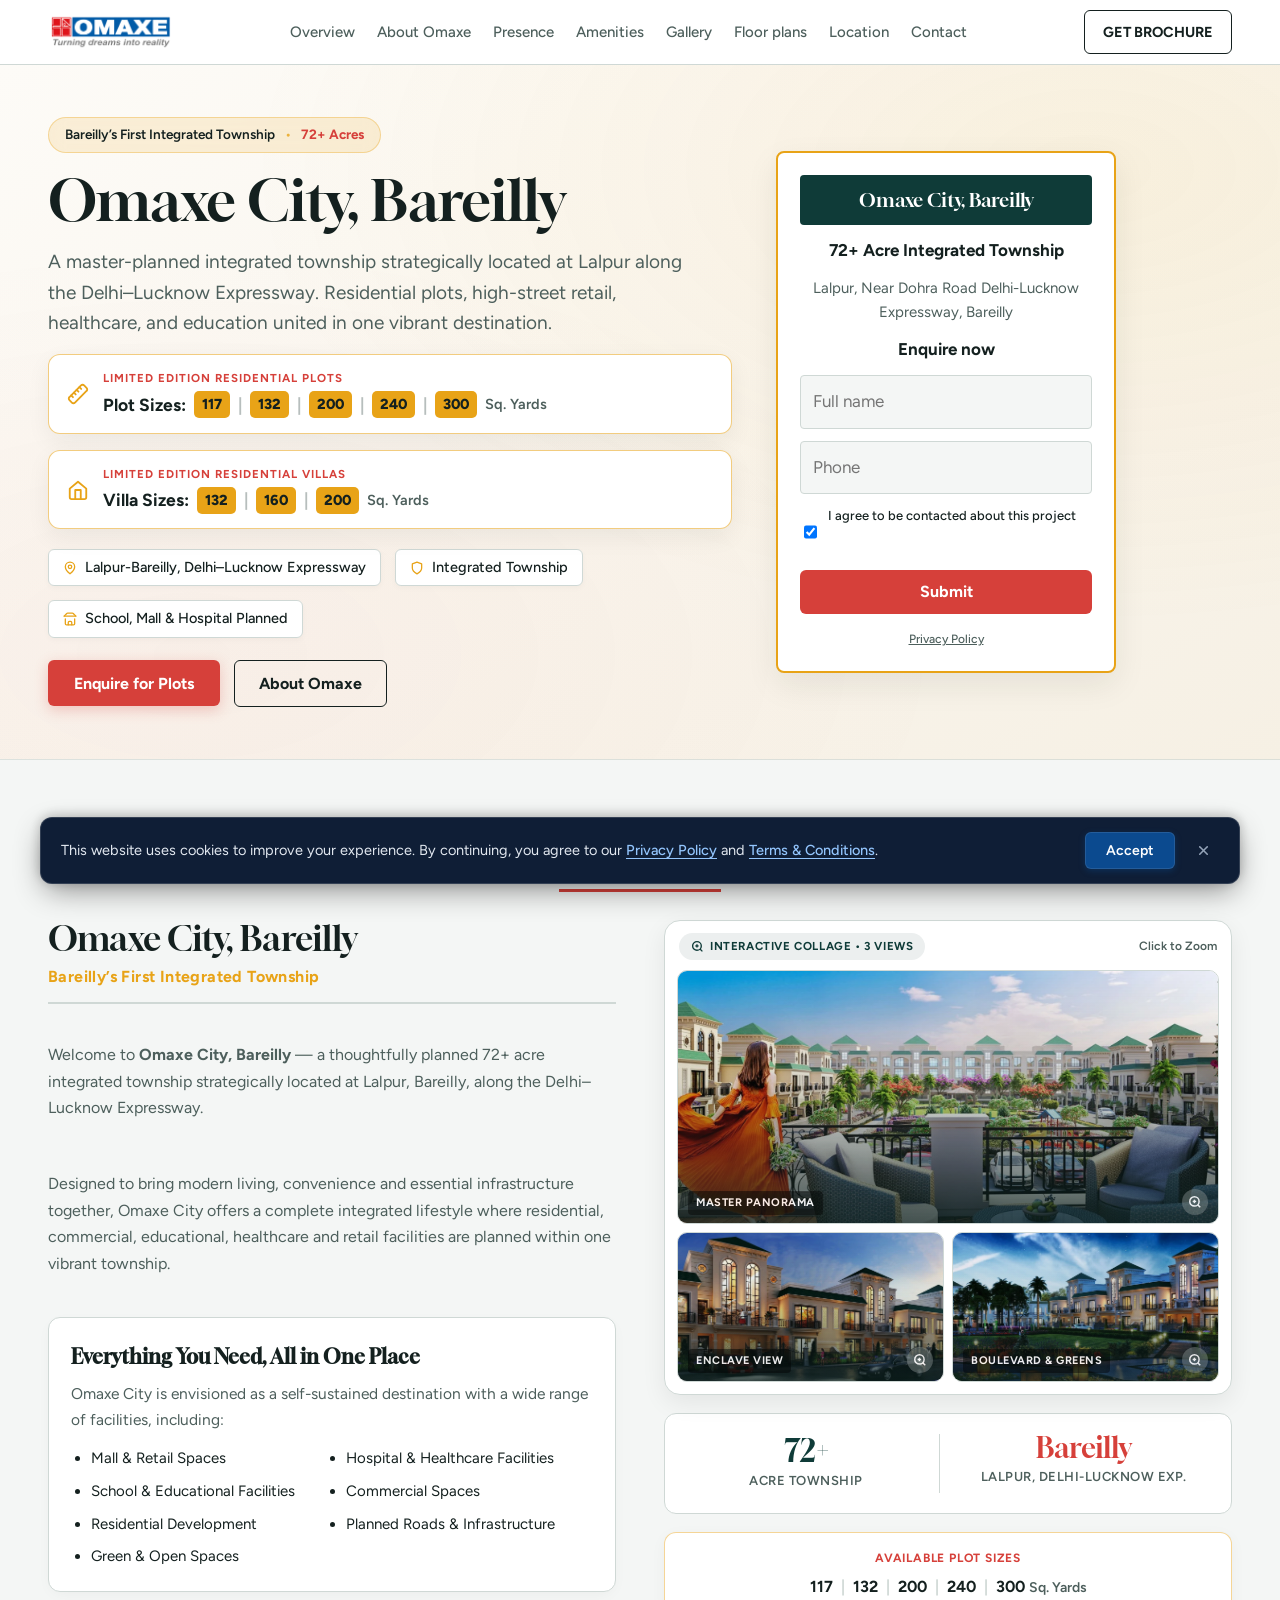
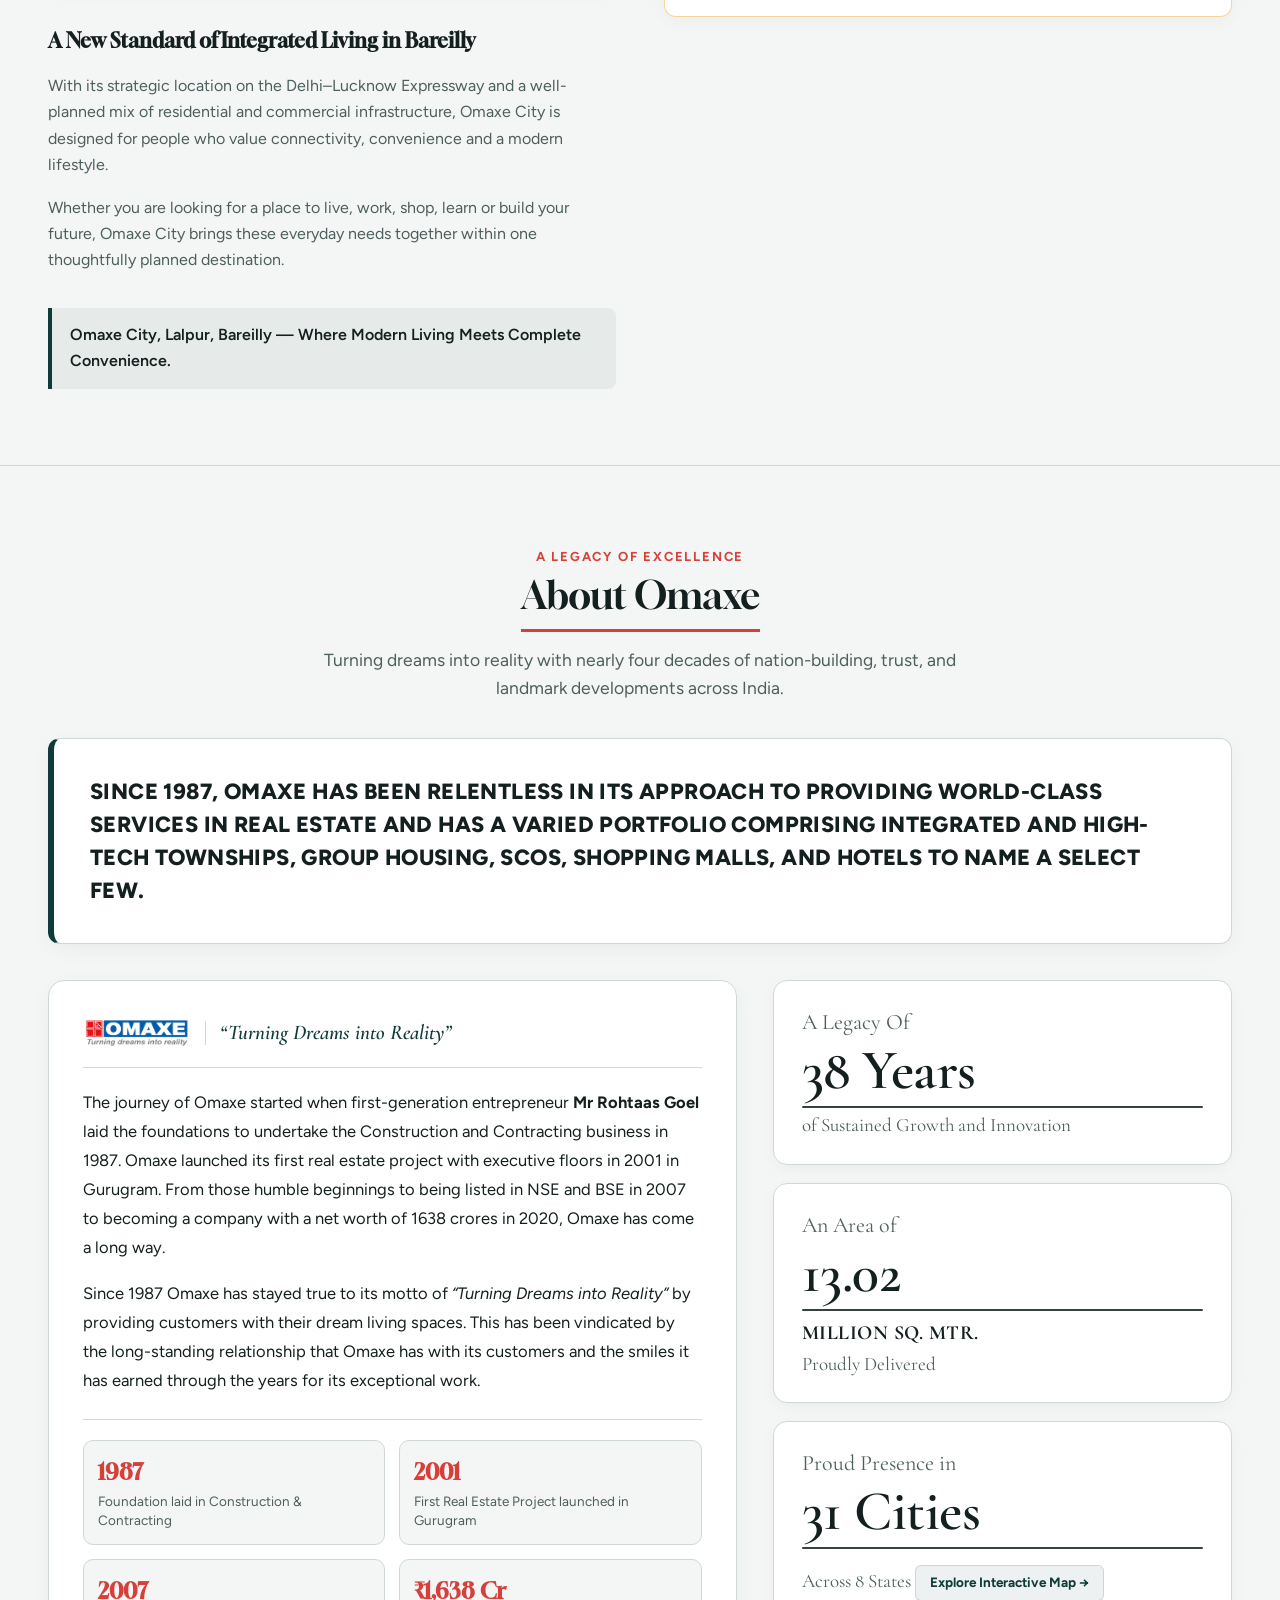
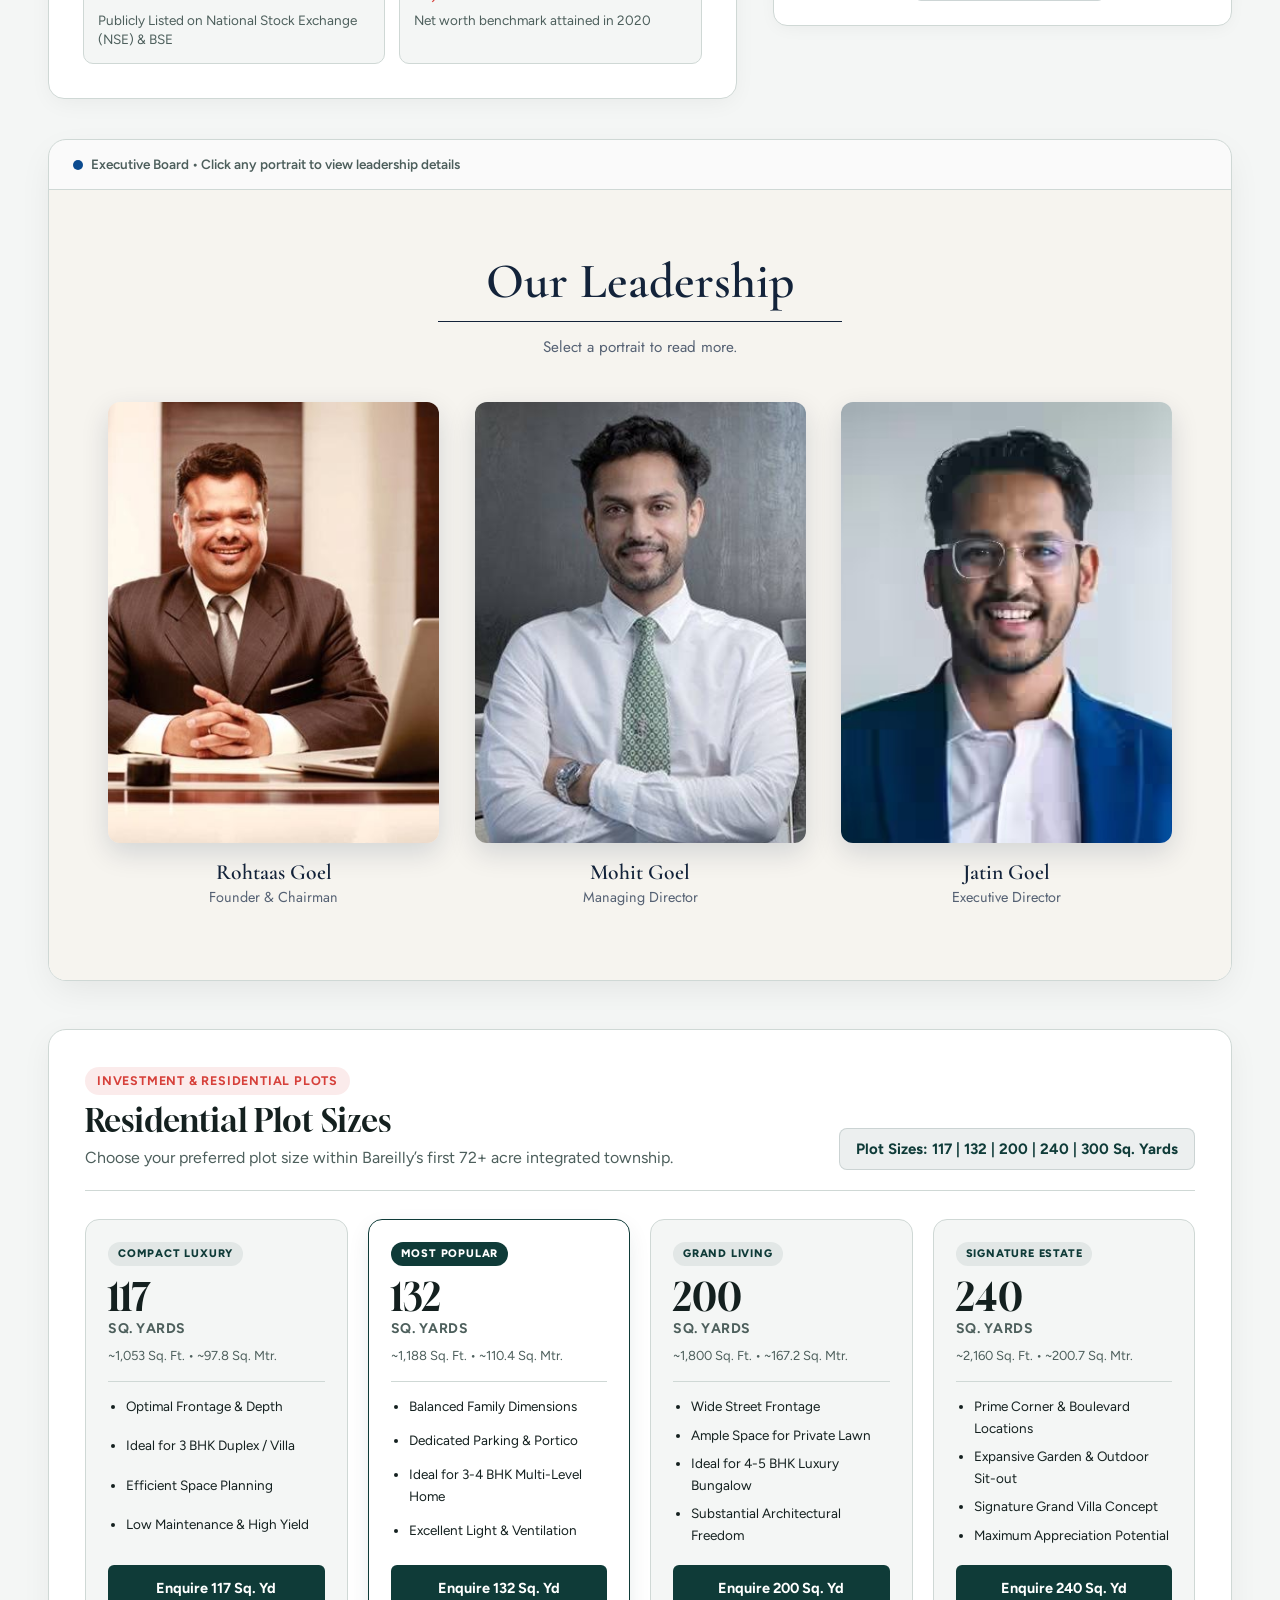
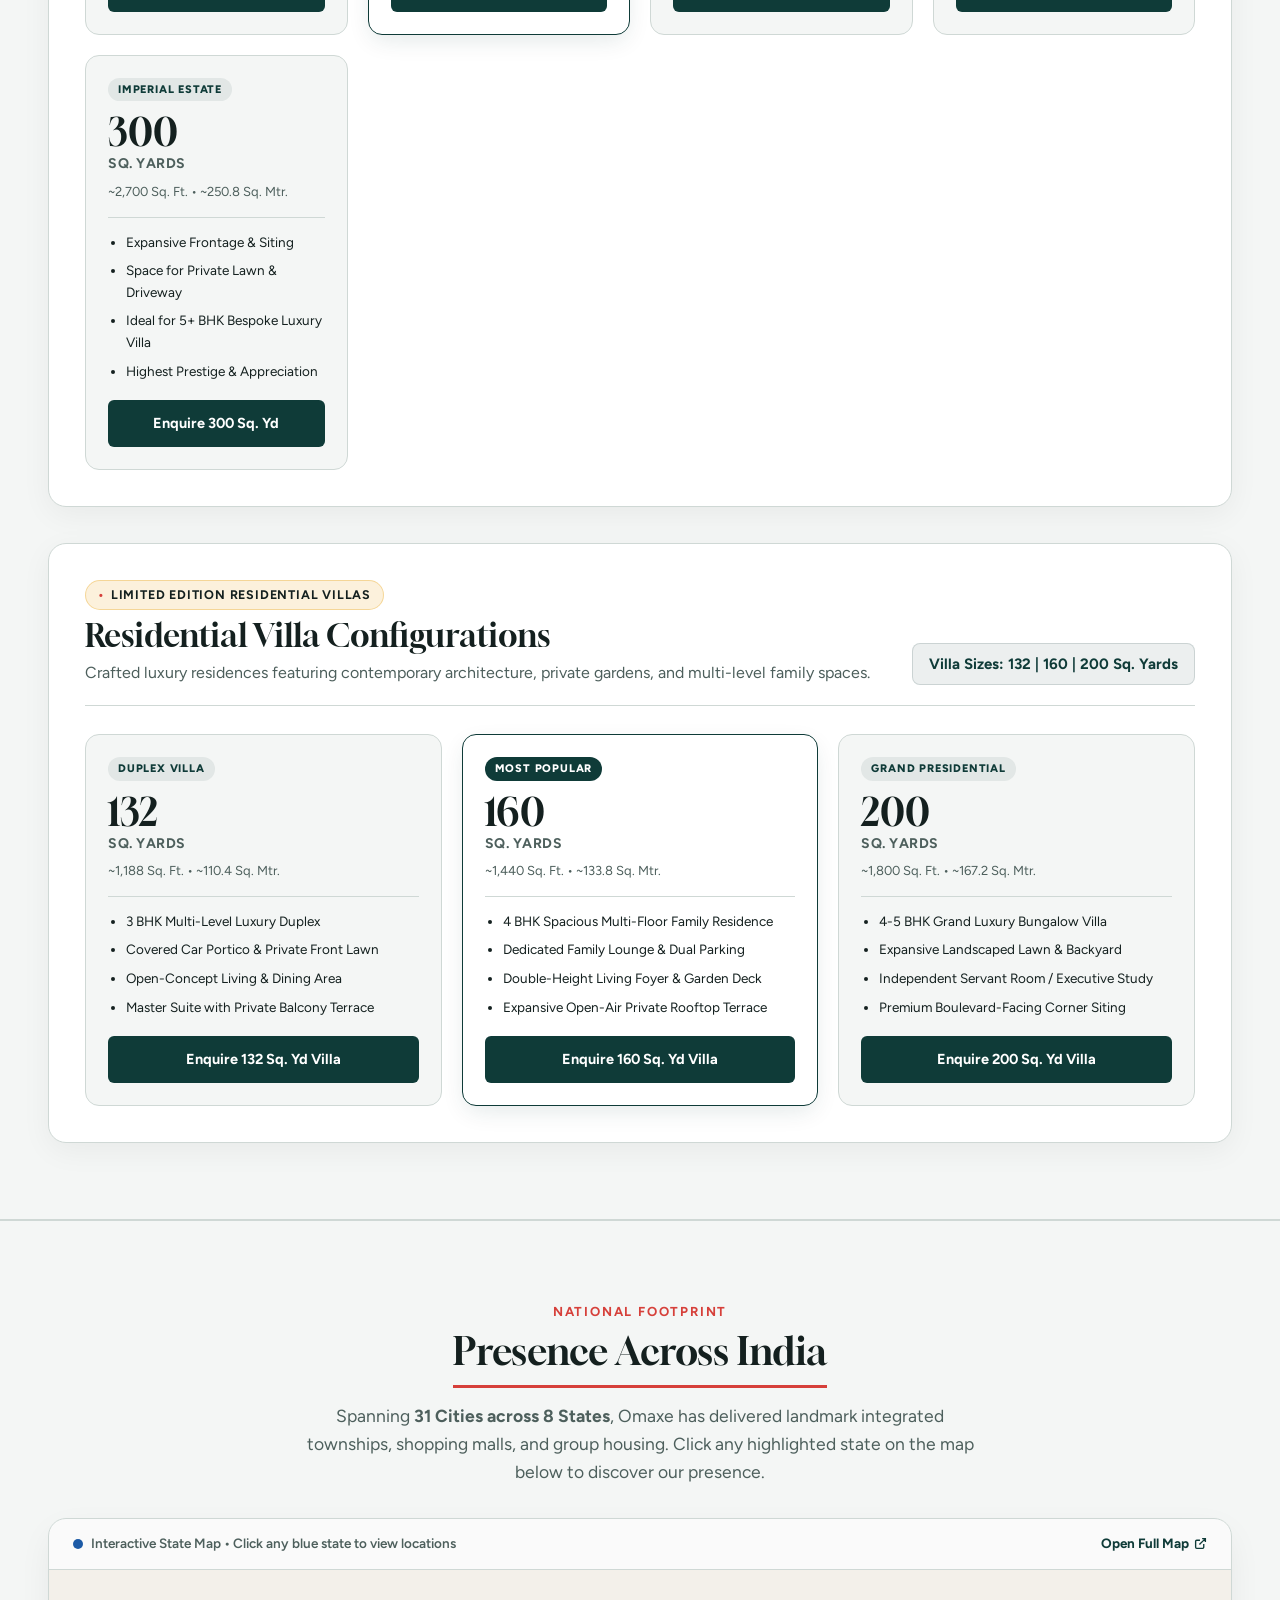
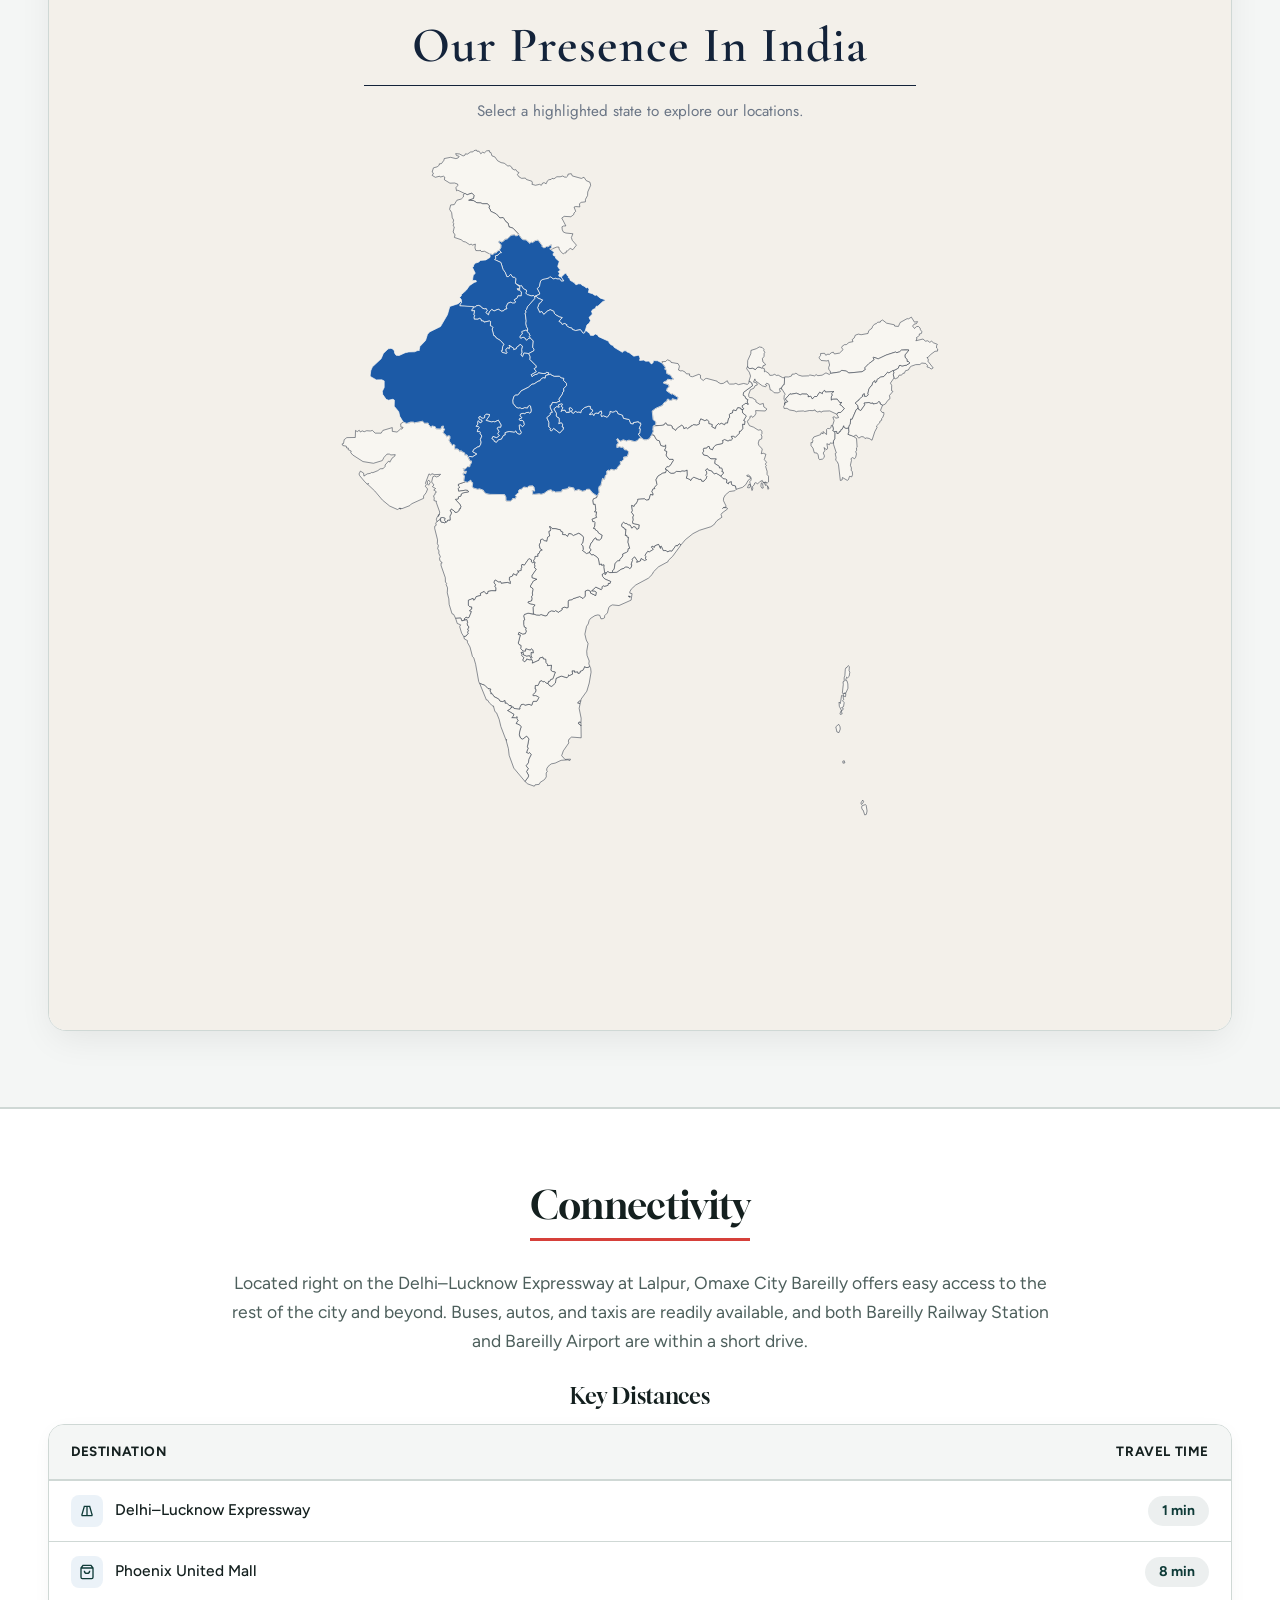
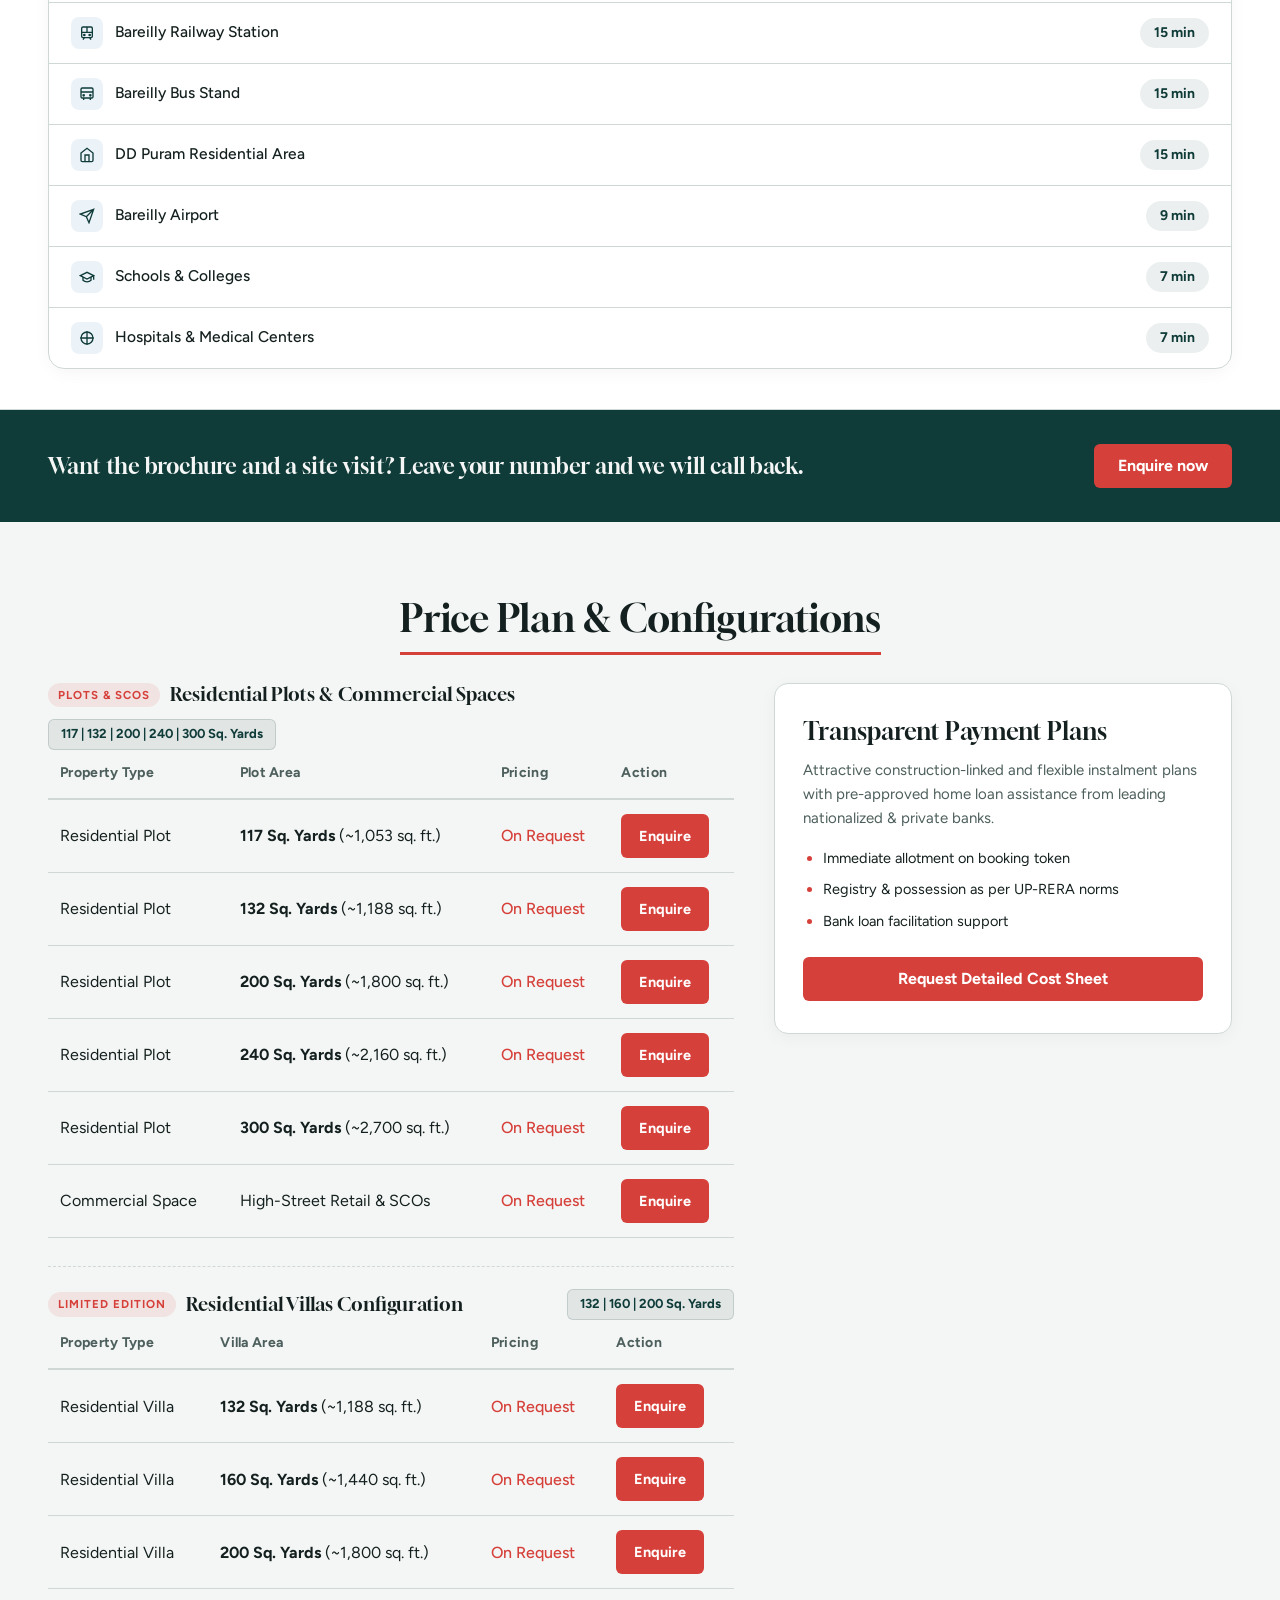
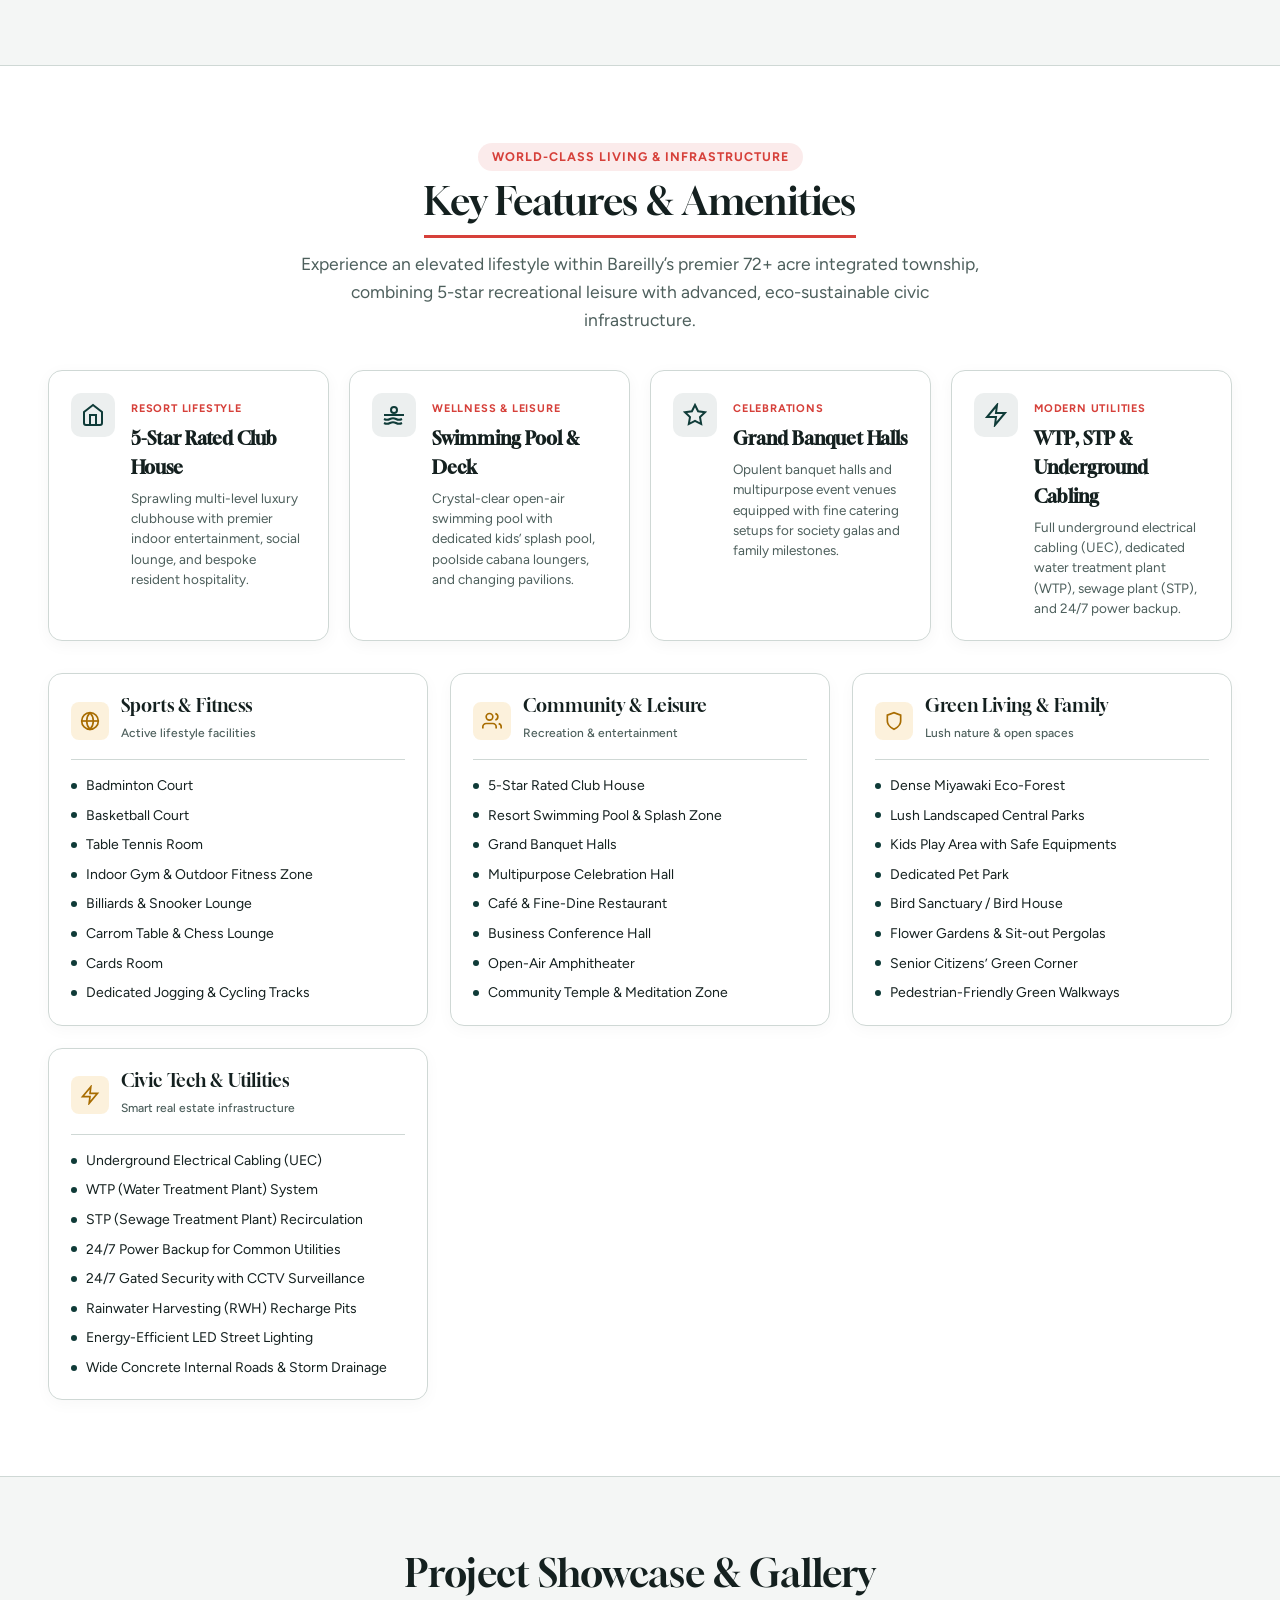
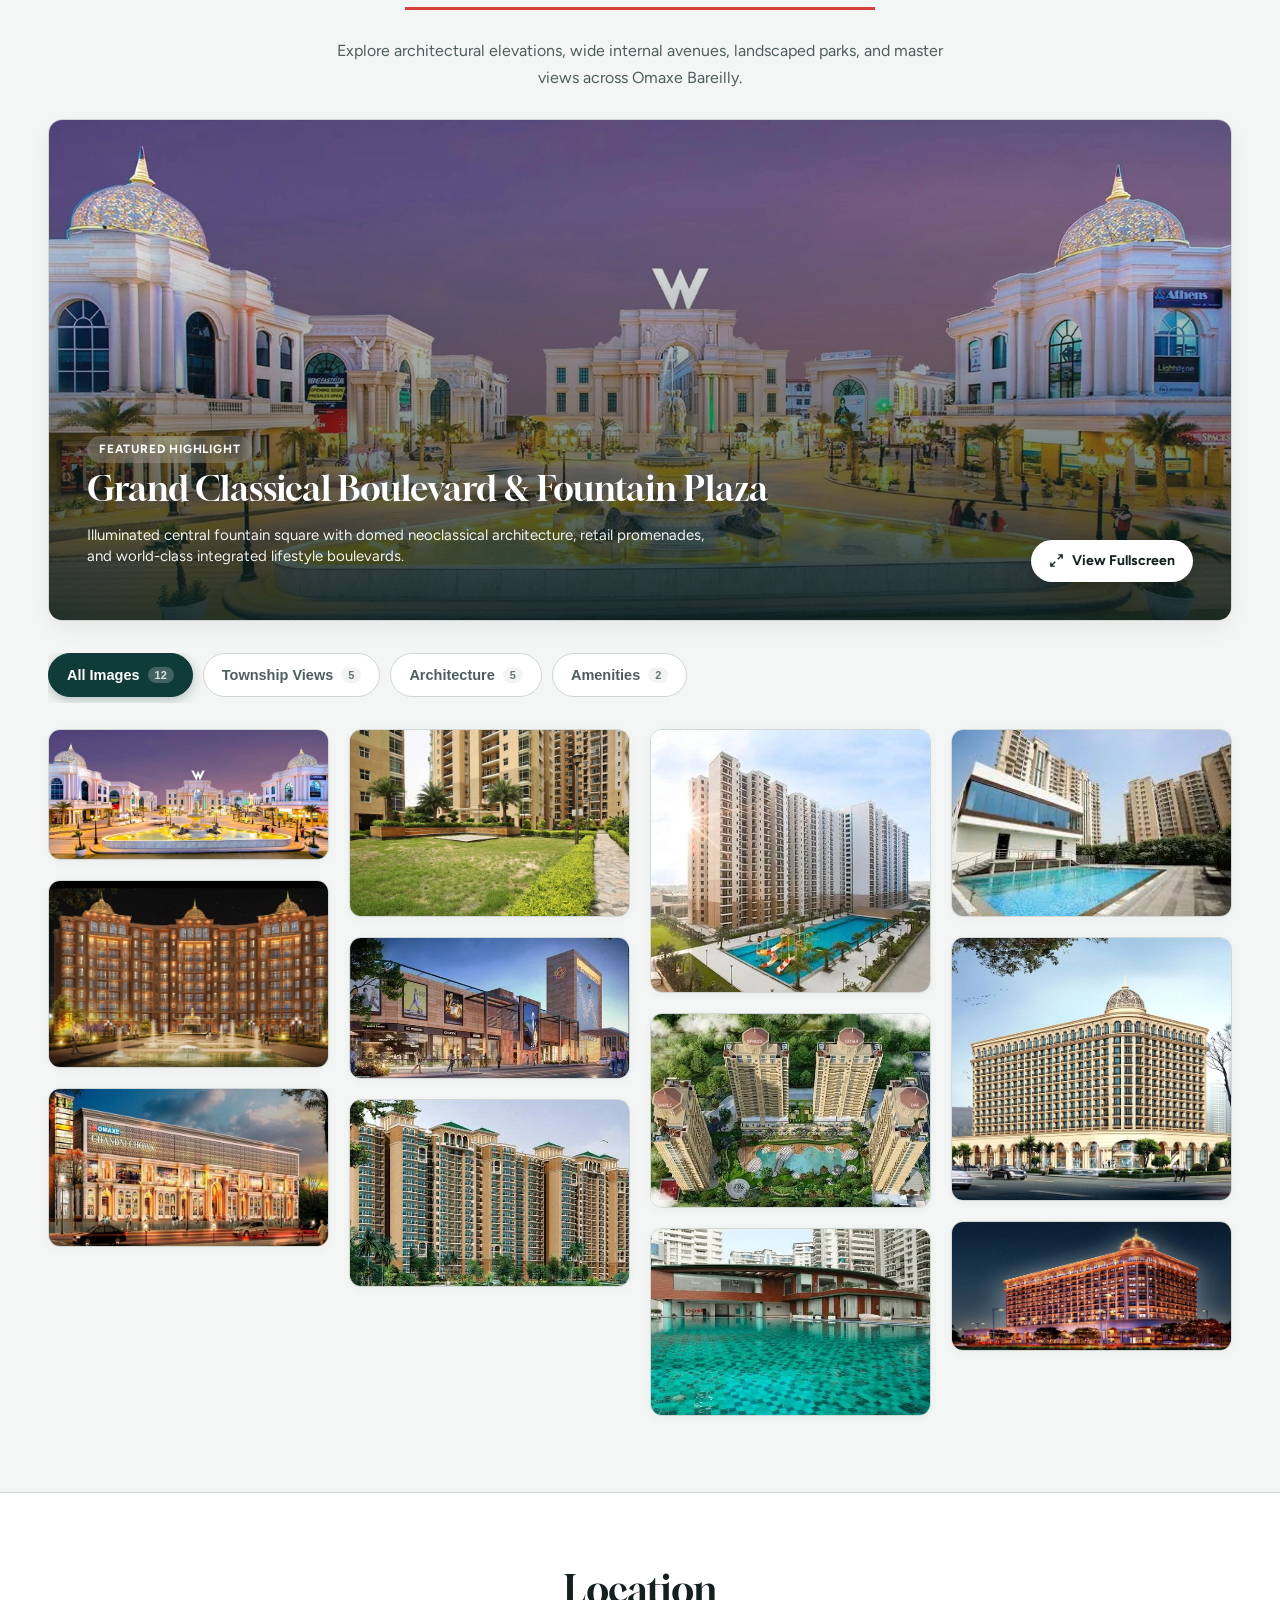
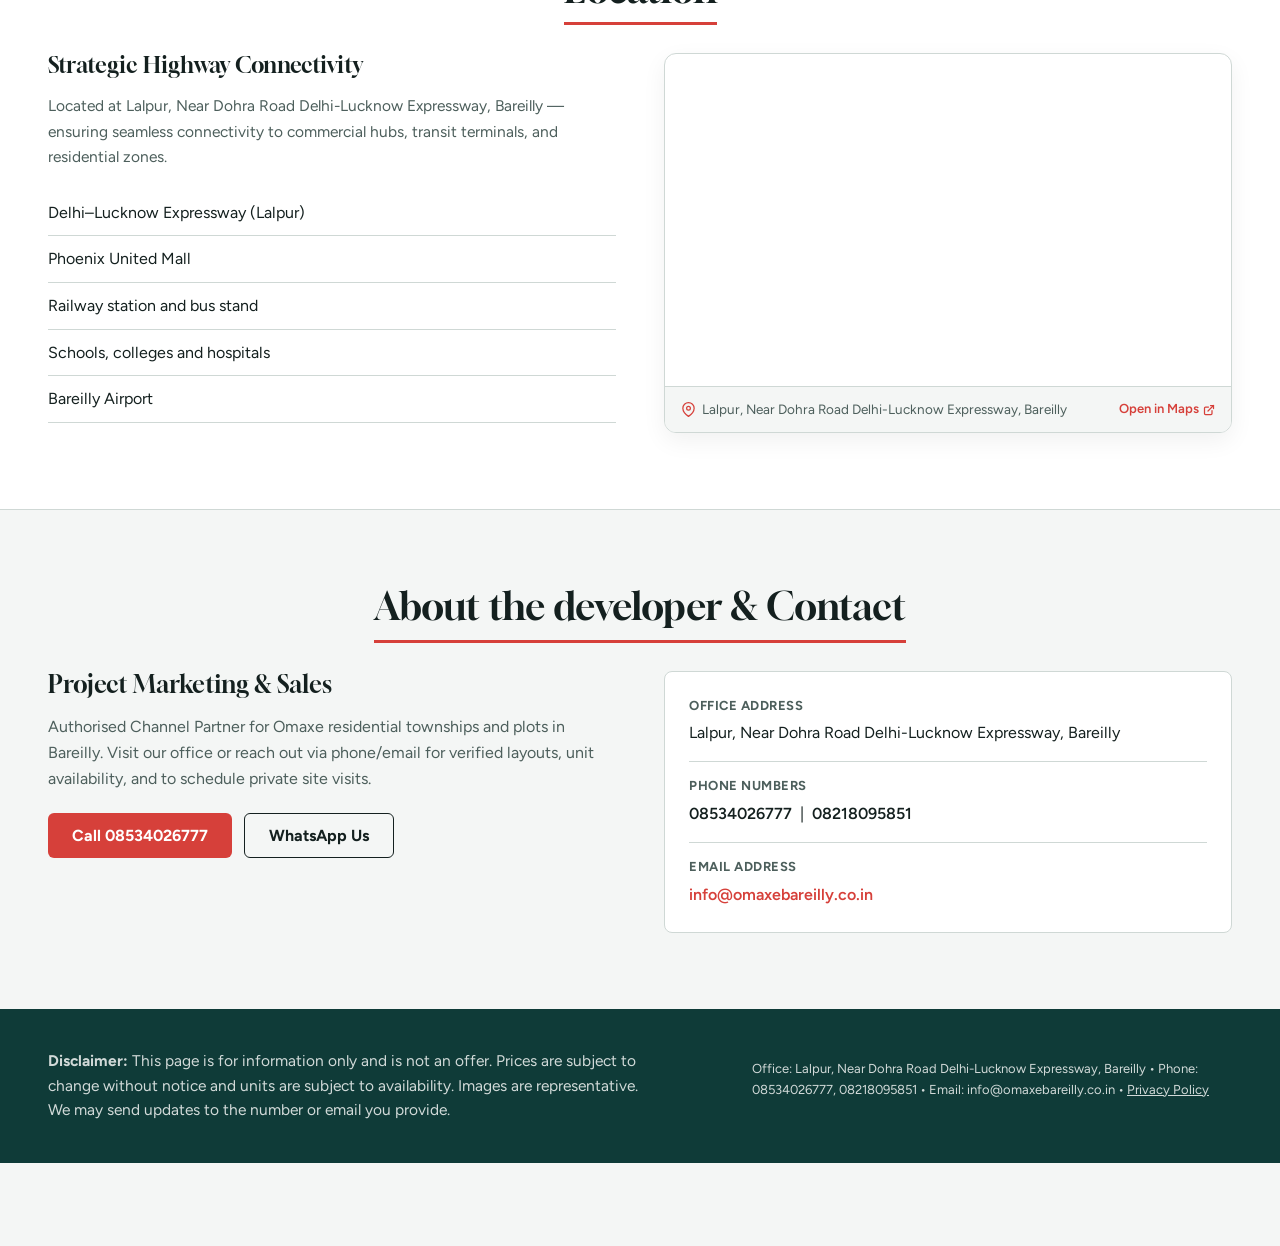
==== commit e8ab7c27: "feat(nav): convert header Brochure button to GET BROCHURE WhatsApp CTA" ====
--- a/index.html
+++ b/index.html
@@ -807,7 +807,7 @@
 <a class="logo" href="#top" aria-label="Omaxe Bareilly"><img src="omaxe-logo.png" alt="Omaxe - Turning dreams into reality"></a>
 <nav id="mainNav" aria-label="Main"><a href="#overview">Overview</a><a href="#about-omaxe">About Omaxe</a><a href="#presence">Presence</a><a href="#amenities">Amenities</a><a href="#gallery">Gallery</a><a href="#plans">Floor plans</a><a href="#location">Location</a><a href="#enquire">Contact</a></nav>
 <div class="header-actions">
-<a class="btn alt sm" href="#enquire">Brochure</a>
+<a class="btn alt sm enquiry-btn" href="https://wa.me/918534026777?text=Hi%2C%20please%20share%20the%20project%20brochure%20and%20layout%20plans%20for%20Omaxe%20City%2C%20Bareilly." data-wa-context="project brochure" target="_blank" rel="noopener noreferrer" aria-label="Get project brochure on WhatsApp">GET BROCHURE</a>
 <button class="nav-toggle-btn" id="navToggleBtn" aria-label="Toggle navigation menu" aria-expanded="false" aria-controls="mainNav">
   <span class="nav-toggle-bar"></span>
   <span class="nav-toggle-bar"></span>
@@ -2148,6 +2148,8 @@
 
   if (lower === 'detailed cost sheet' || lower.includes('cost sheet')) {
     message = `Hi, please share the detailed cost sheet and payment plans for ${PROJECT_NAME}.`;
+  } else if (lower === 'project brochure' || lower.includes('brochure')) {
+    message = `Hi, please share the project brochure and layout plans for ${PROJECT_NAME}.`;
   } else if (!ctx || lower === 'general enquiry' || lower === 'general') {
     message = `Hi, I'd like to know more about ${PROJECT_NAME}.`;
   } else {
@@ -2213,6 +2215,7 @@
   // 3. Fallback based on text
   const text = (el.textContent || '').trim().toLowerCase();
   if (text.includes('cost sheet')) return 'detailed cost sheet';
+  if (text.includes('brochure')) return 'project brochure';
   if (text.includes('plot')) return 'residential plots';
   return 'general enquiry';
 }
@@ -2260,7 +2263,7 @@
 
   document.querySelectorAll('a, button').forEach(el => {
     const text = (el.textContent || '').trim();
-    if (/enquir|cost sheet/i.test(text)) {
+    if (/enquir|cost sheet|brochure/i.test(text)) {
       initWhatsAppCTA(el);
     }
   });
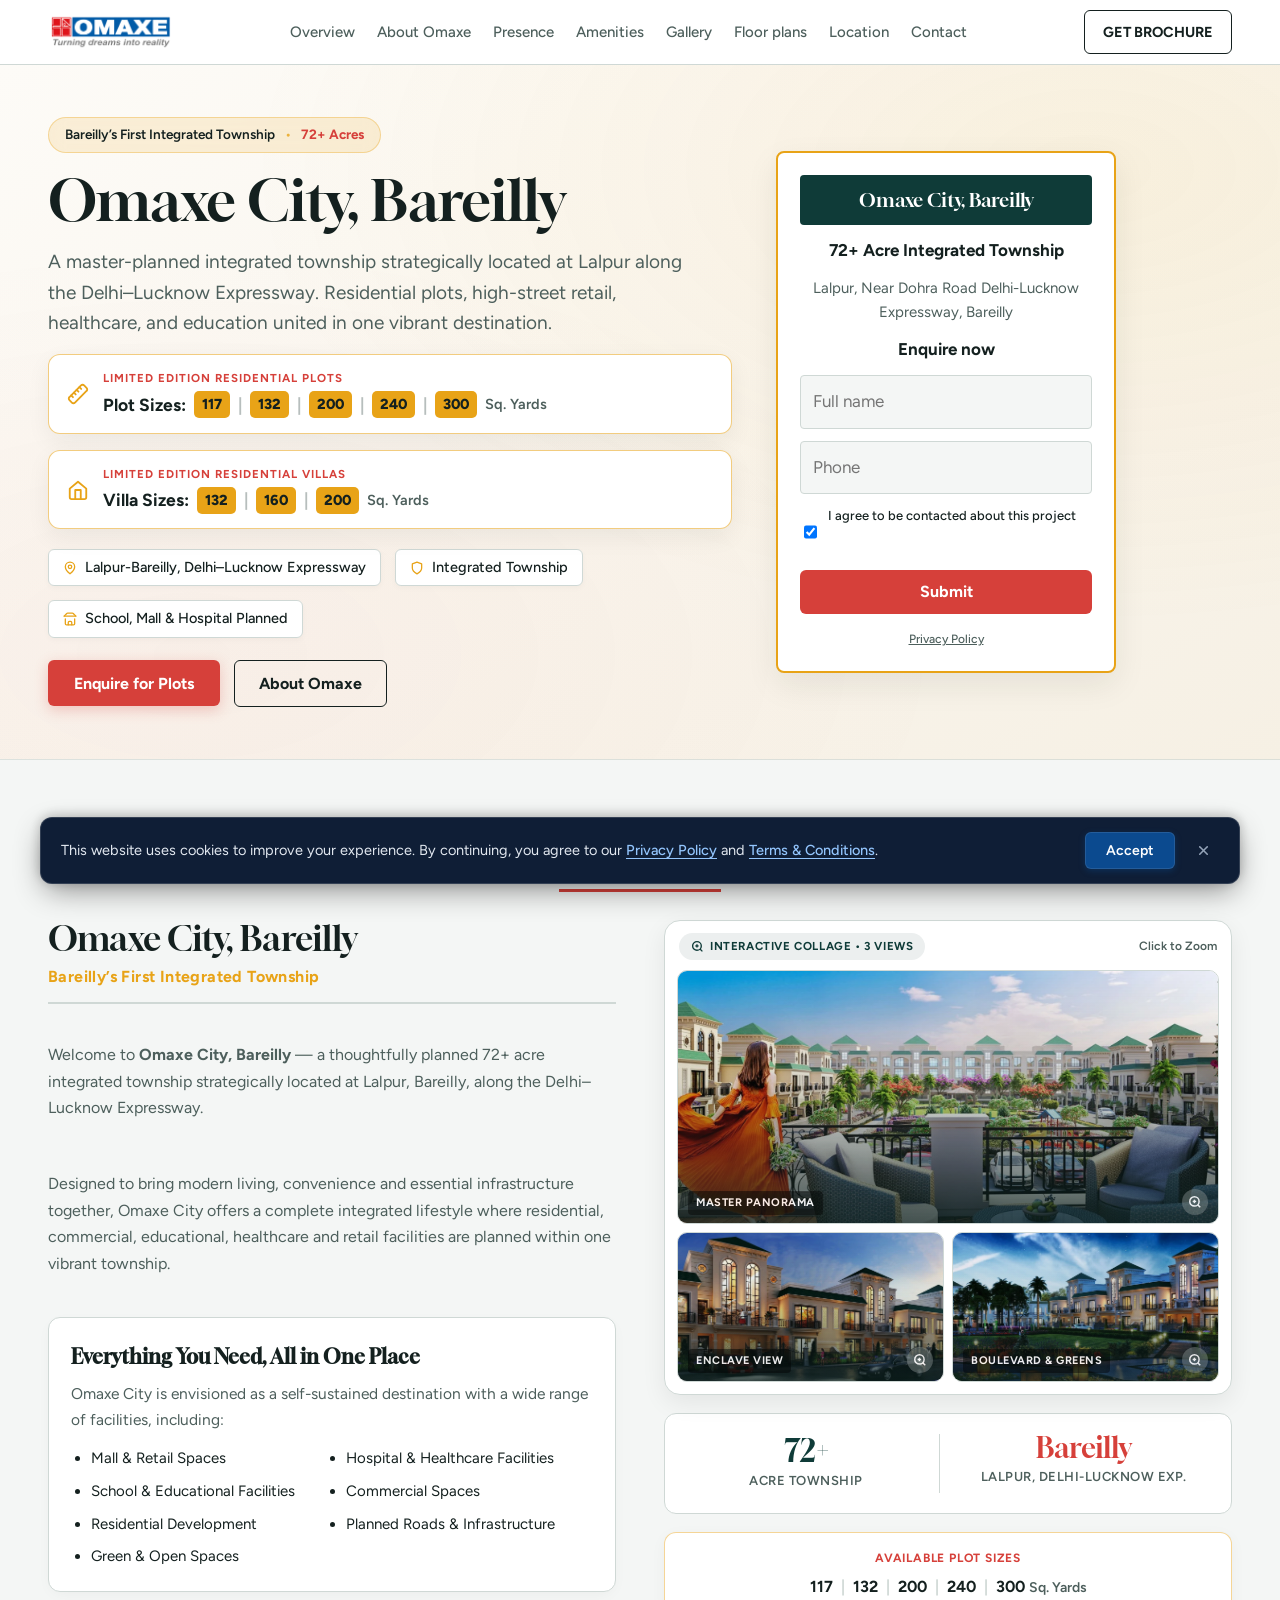
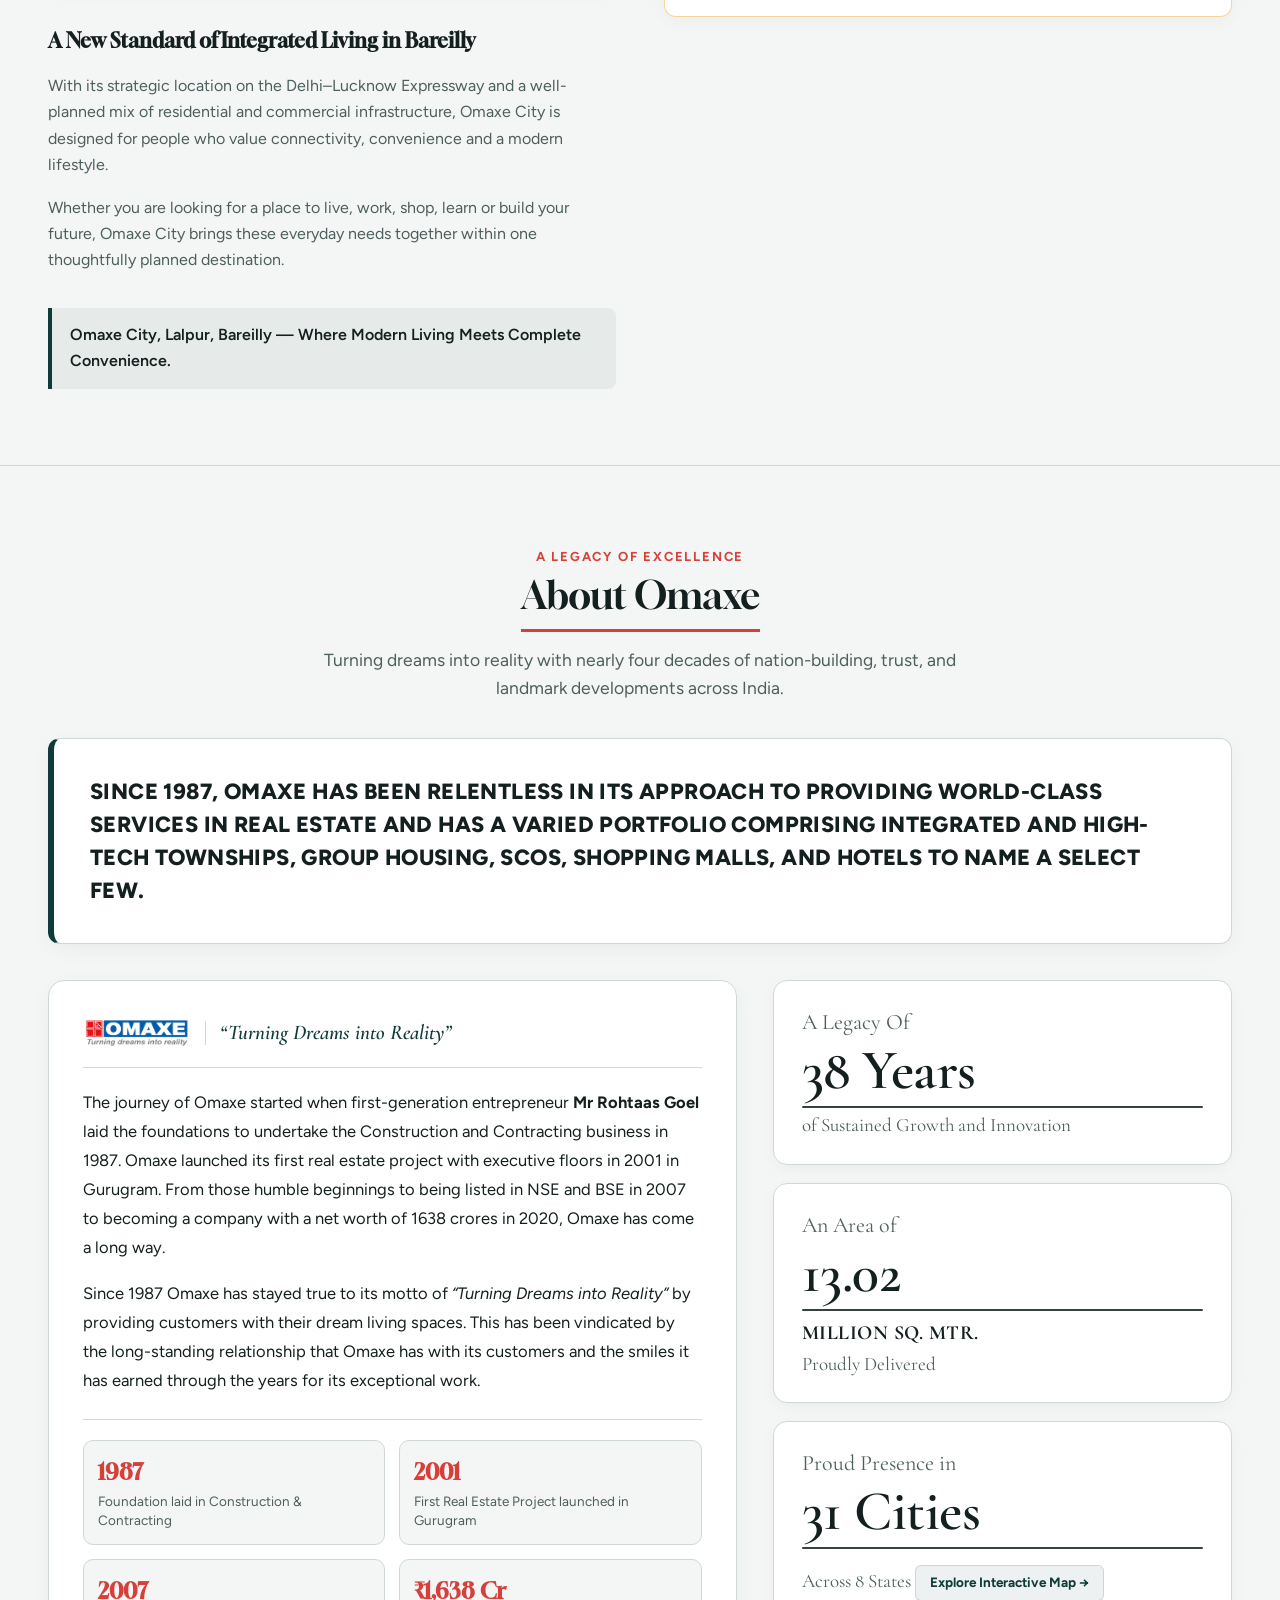
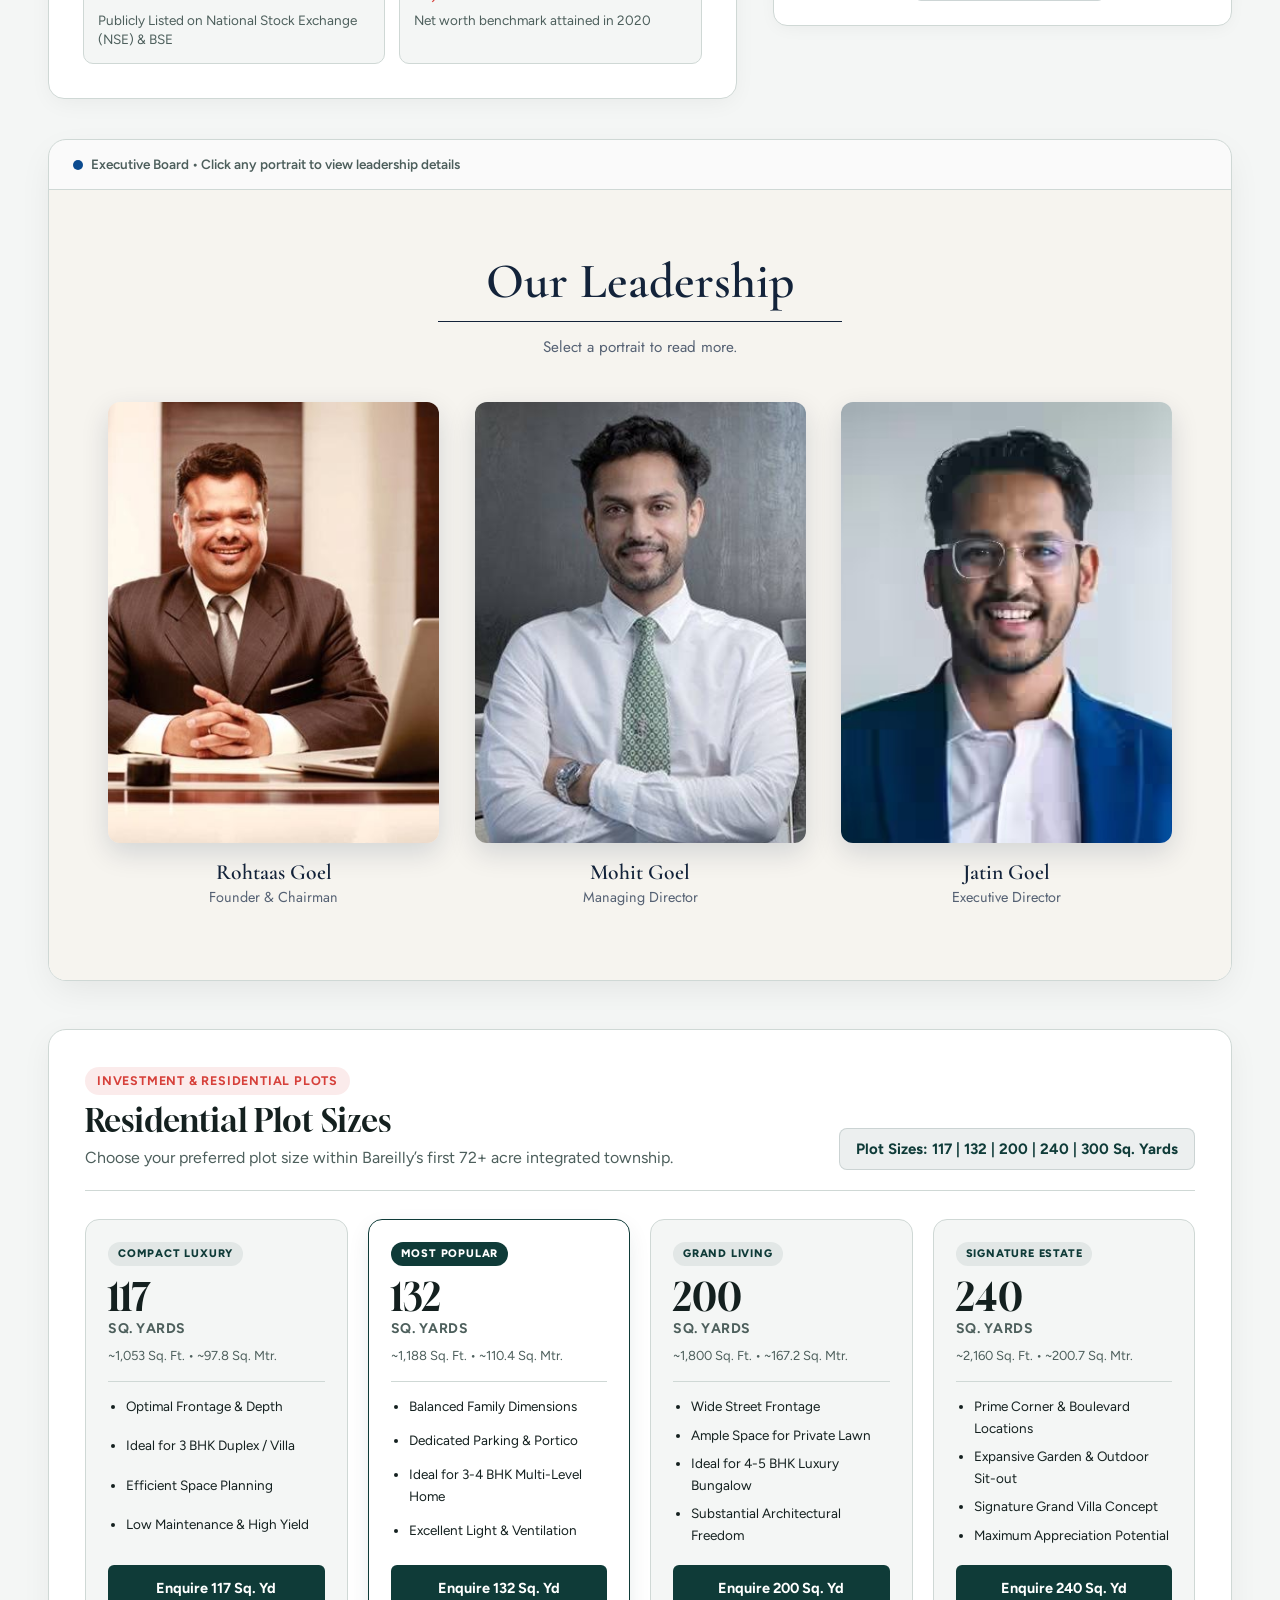
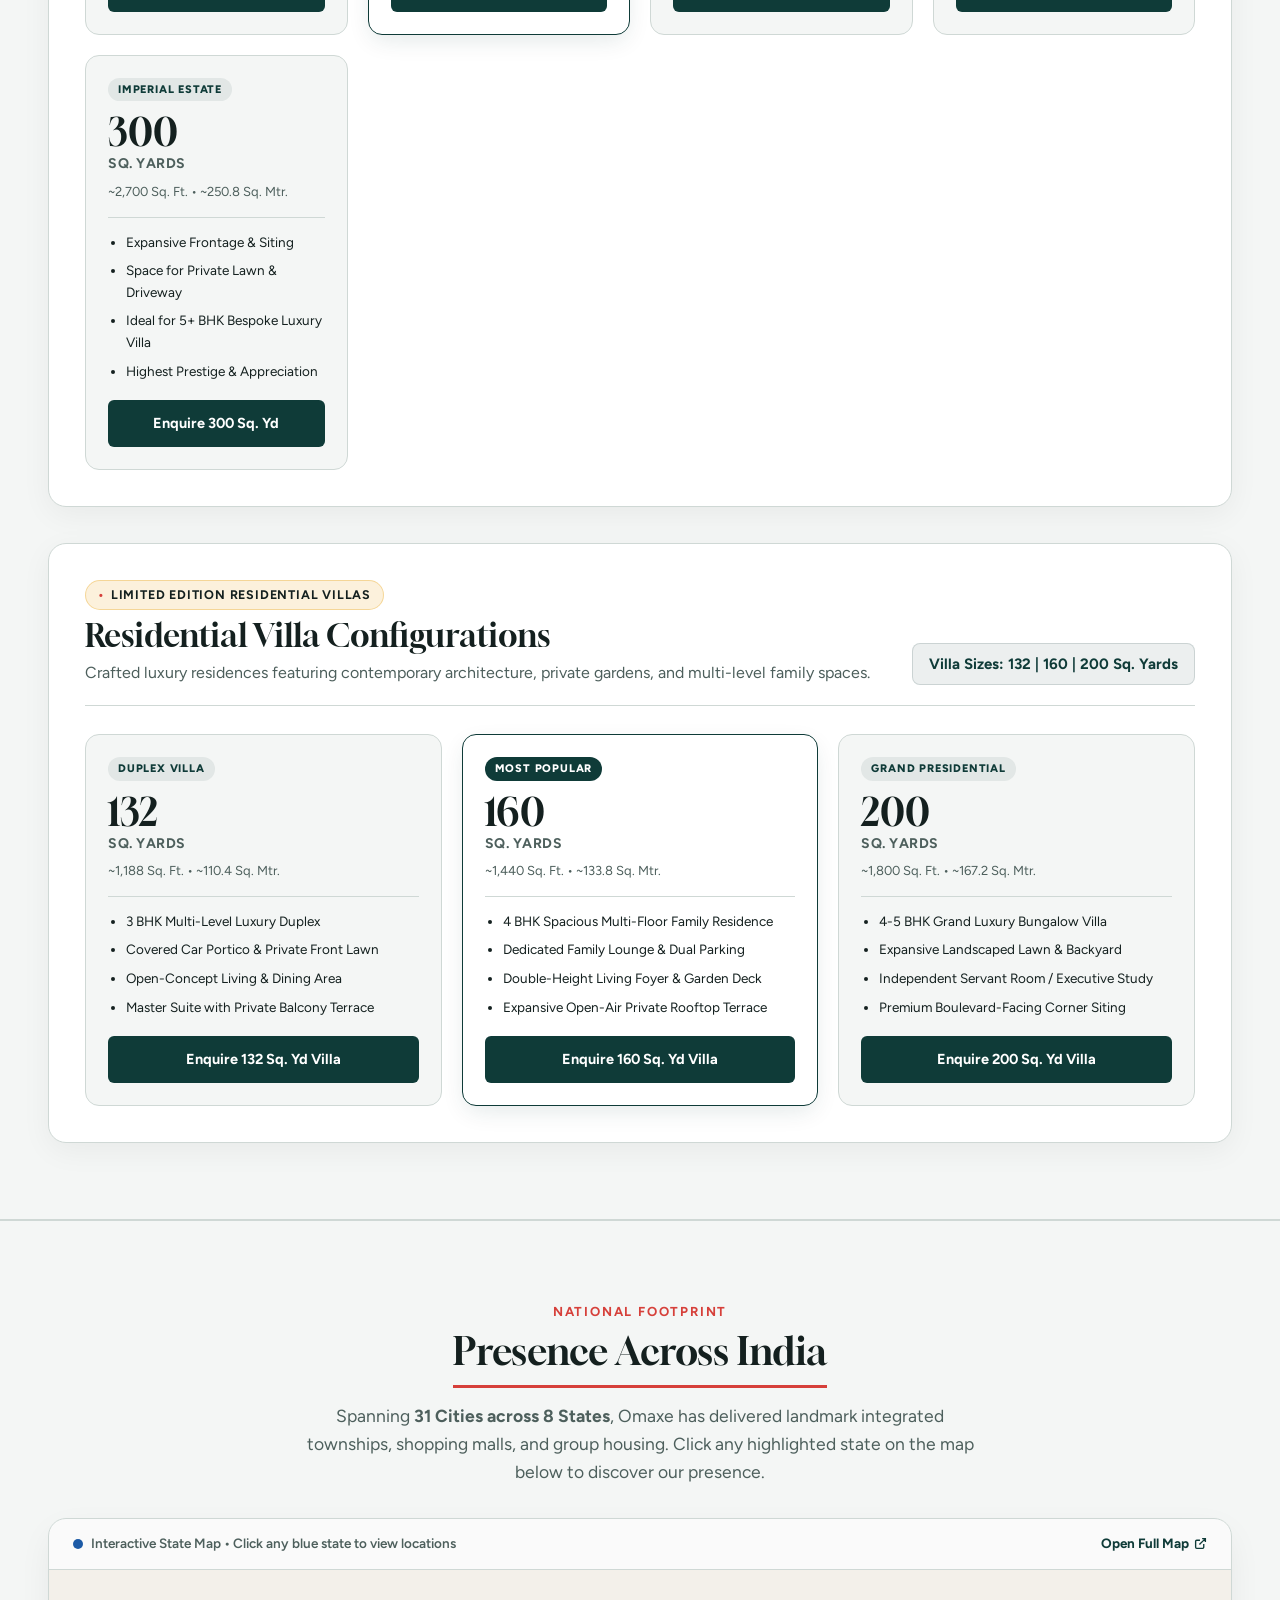
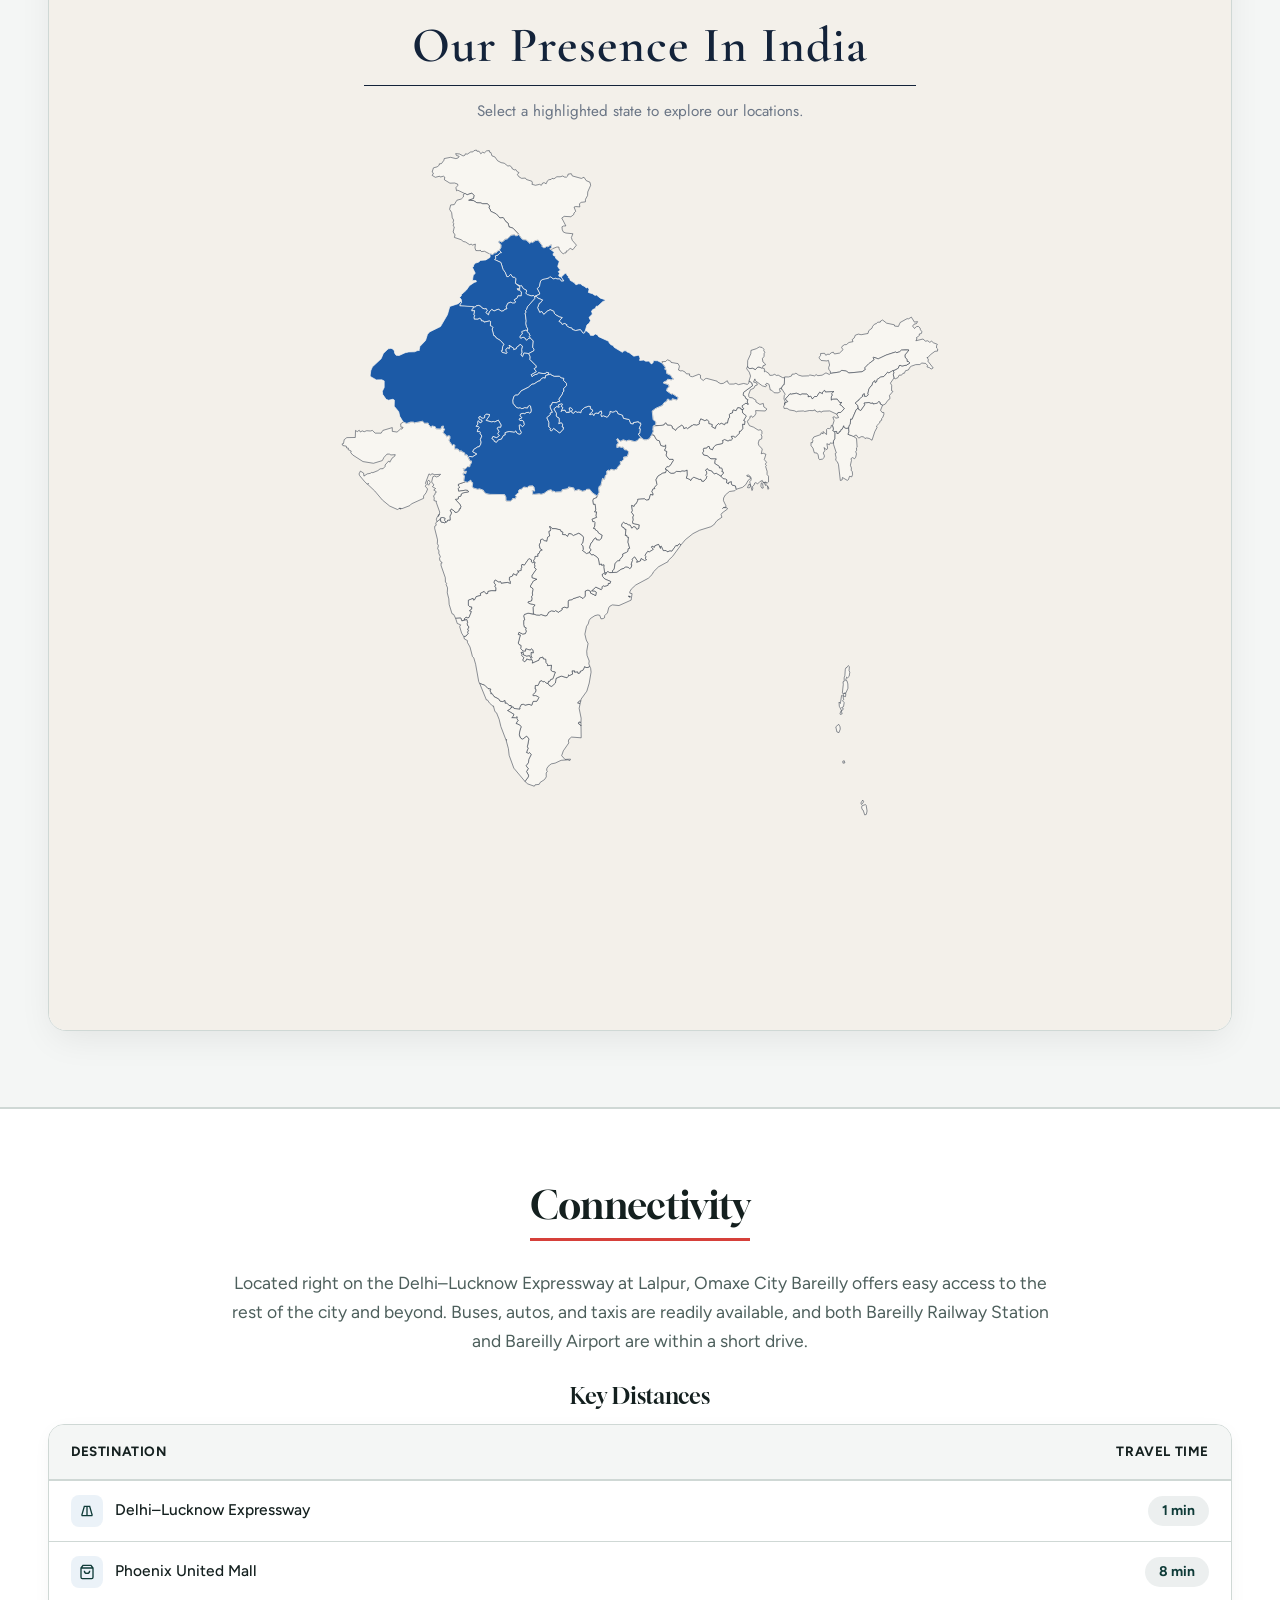
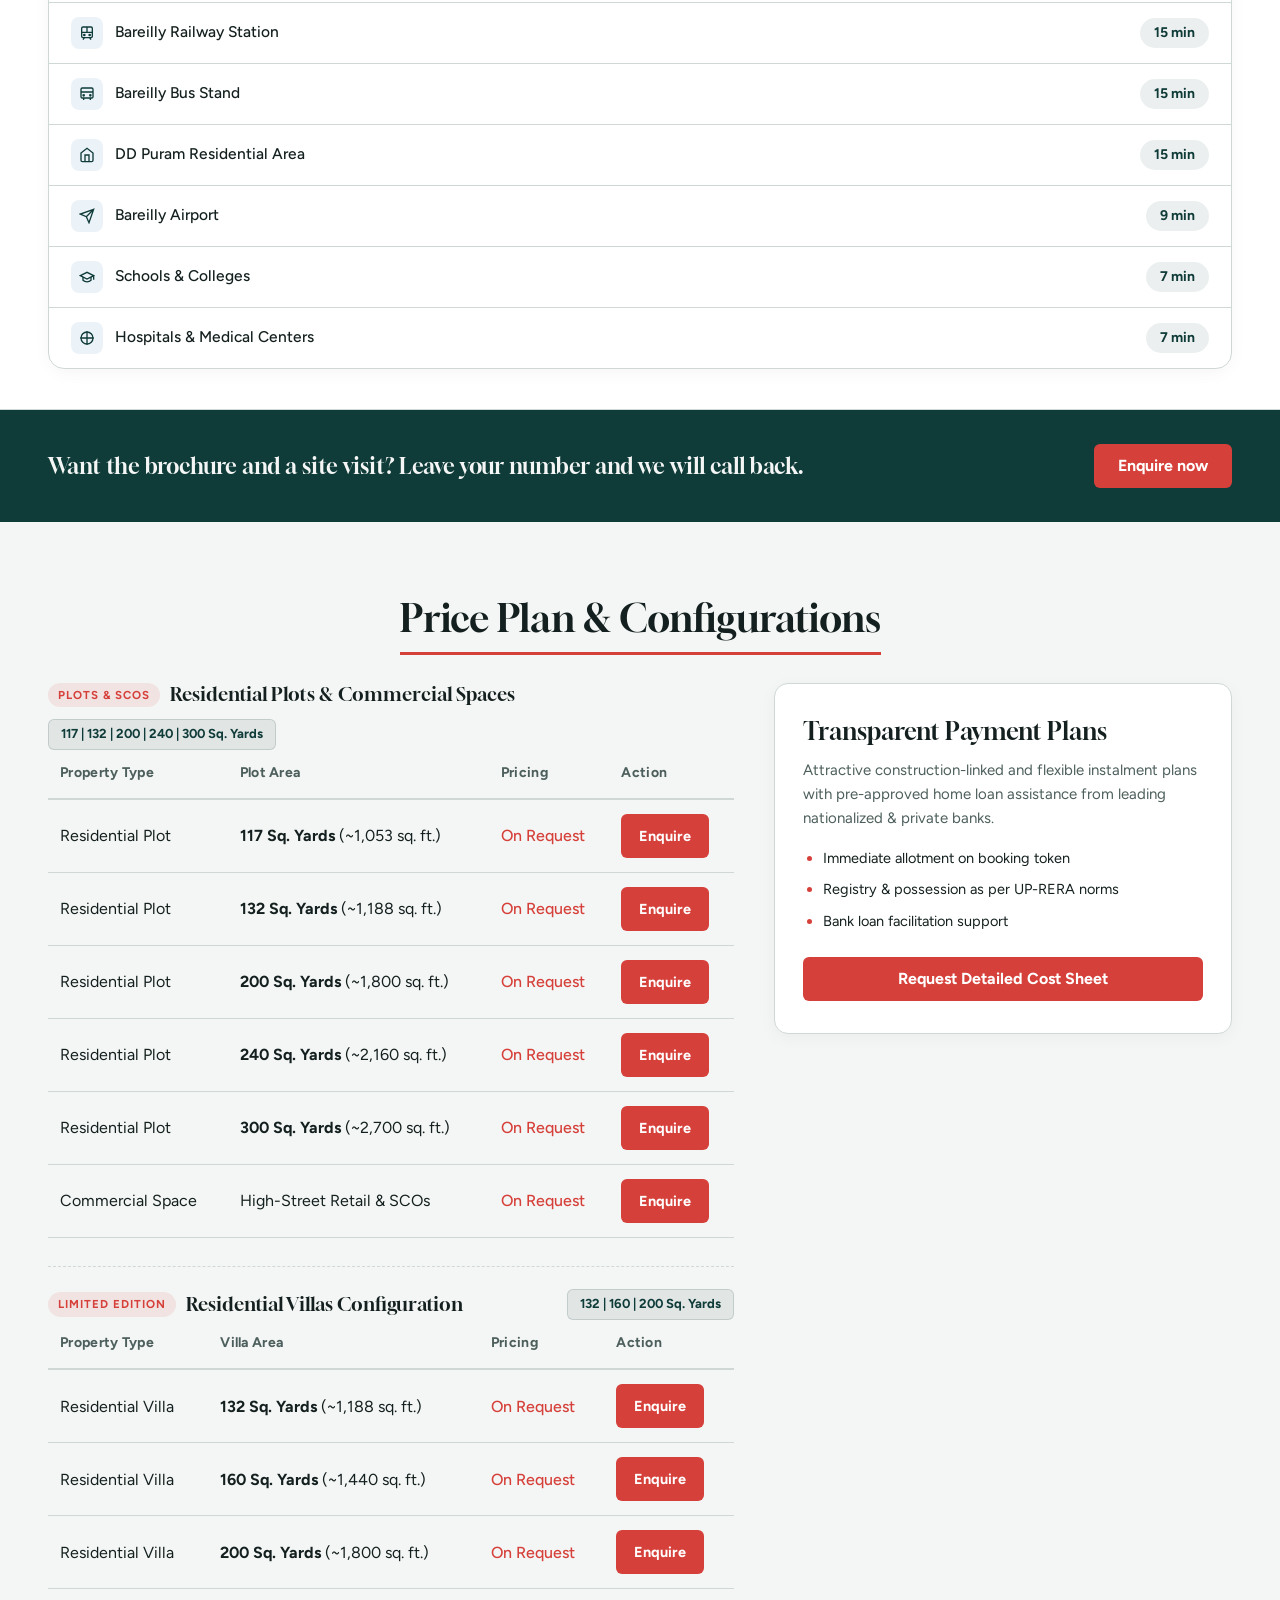
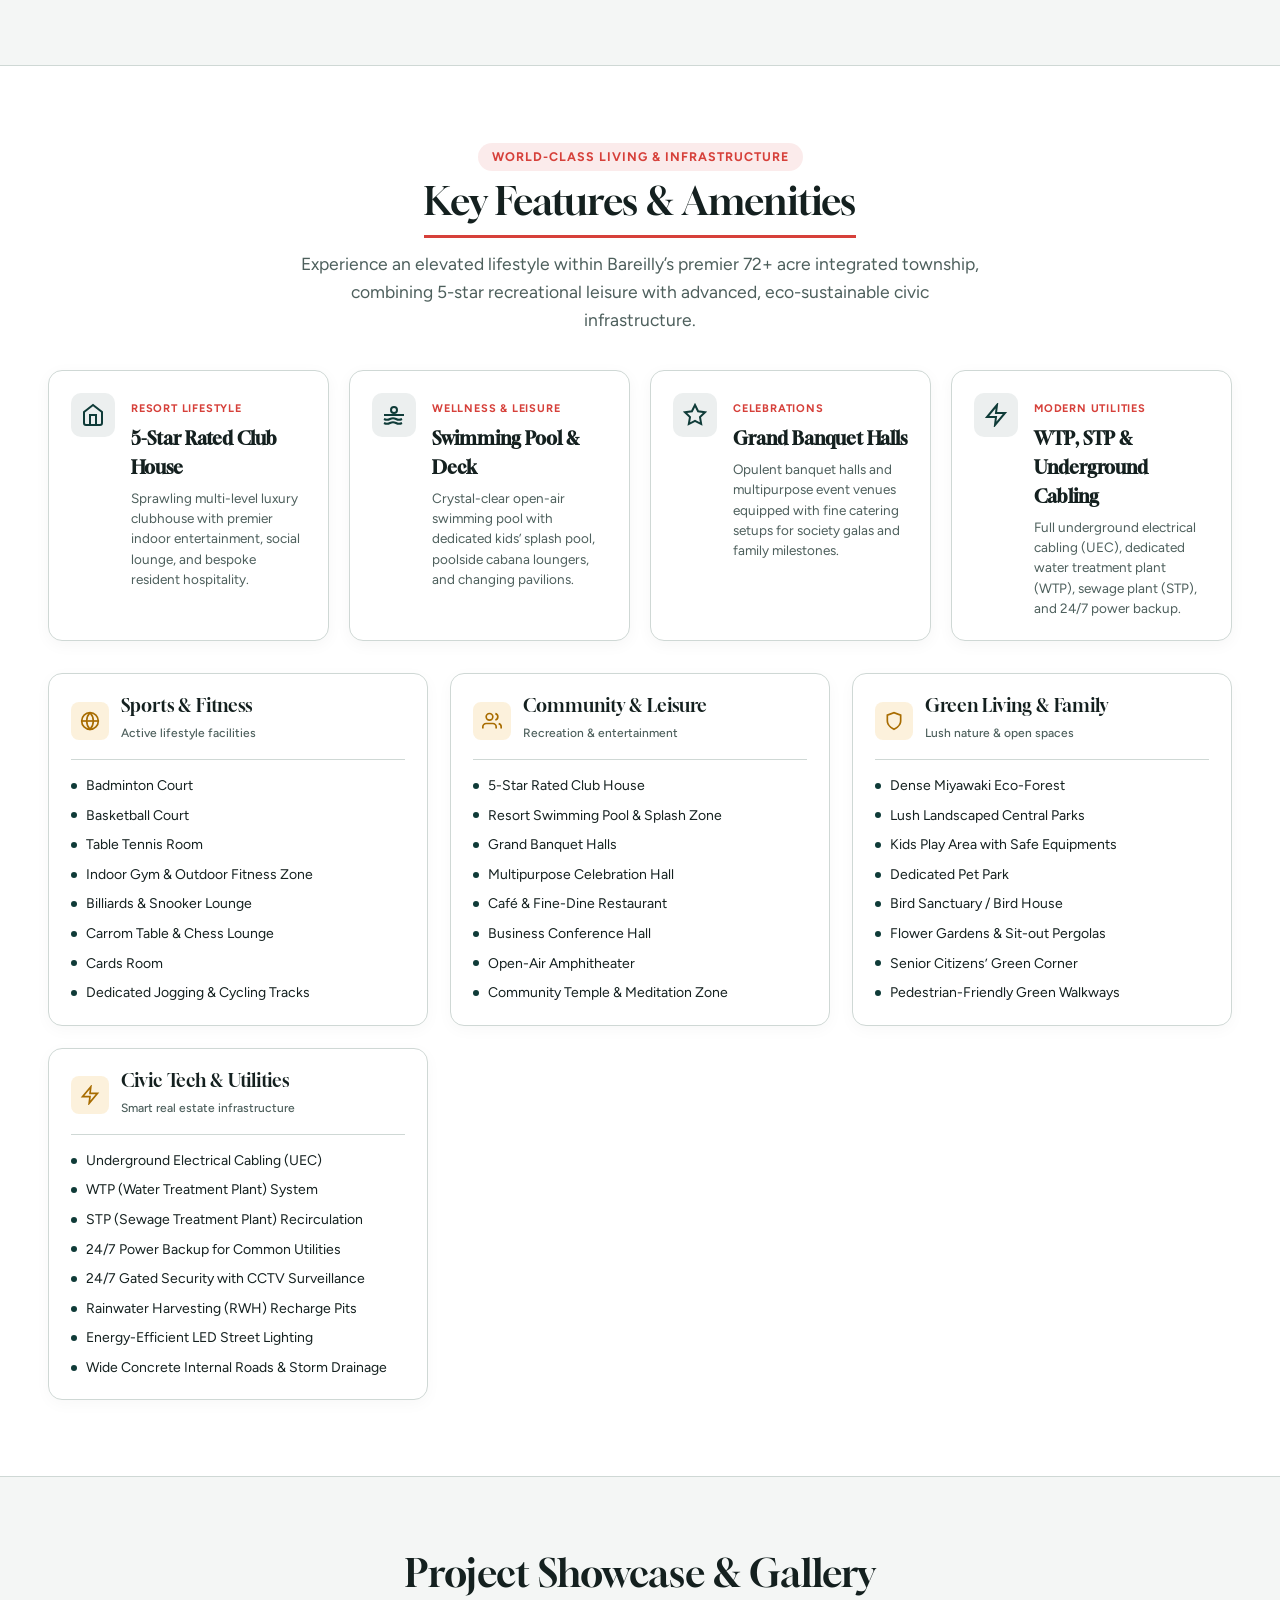
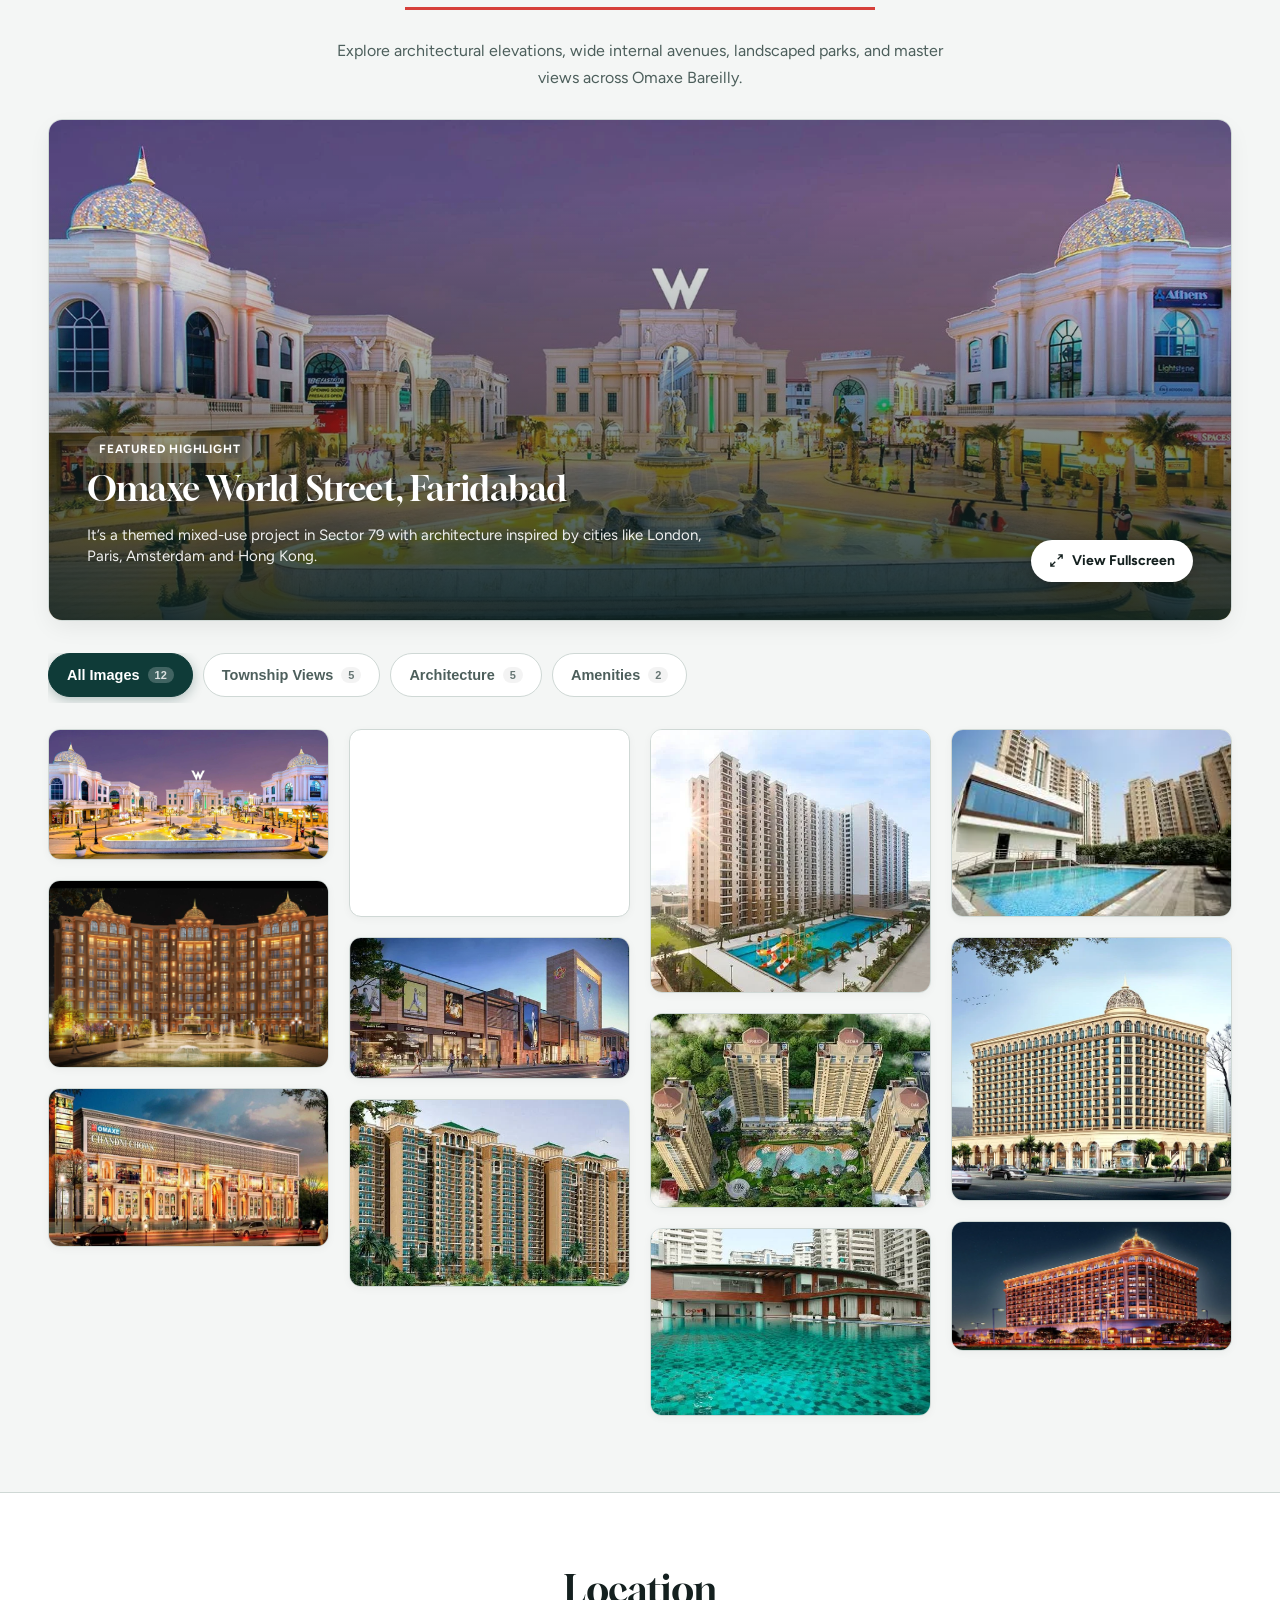
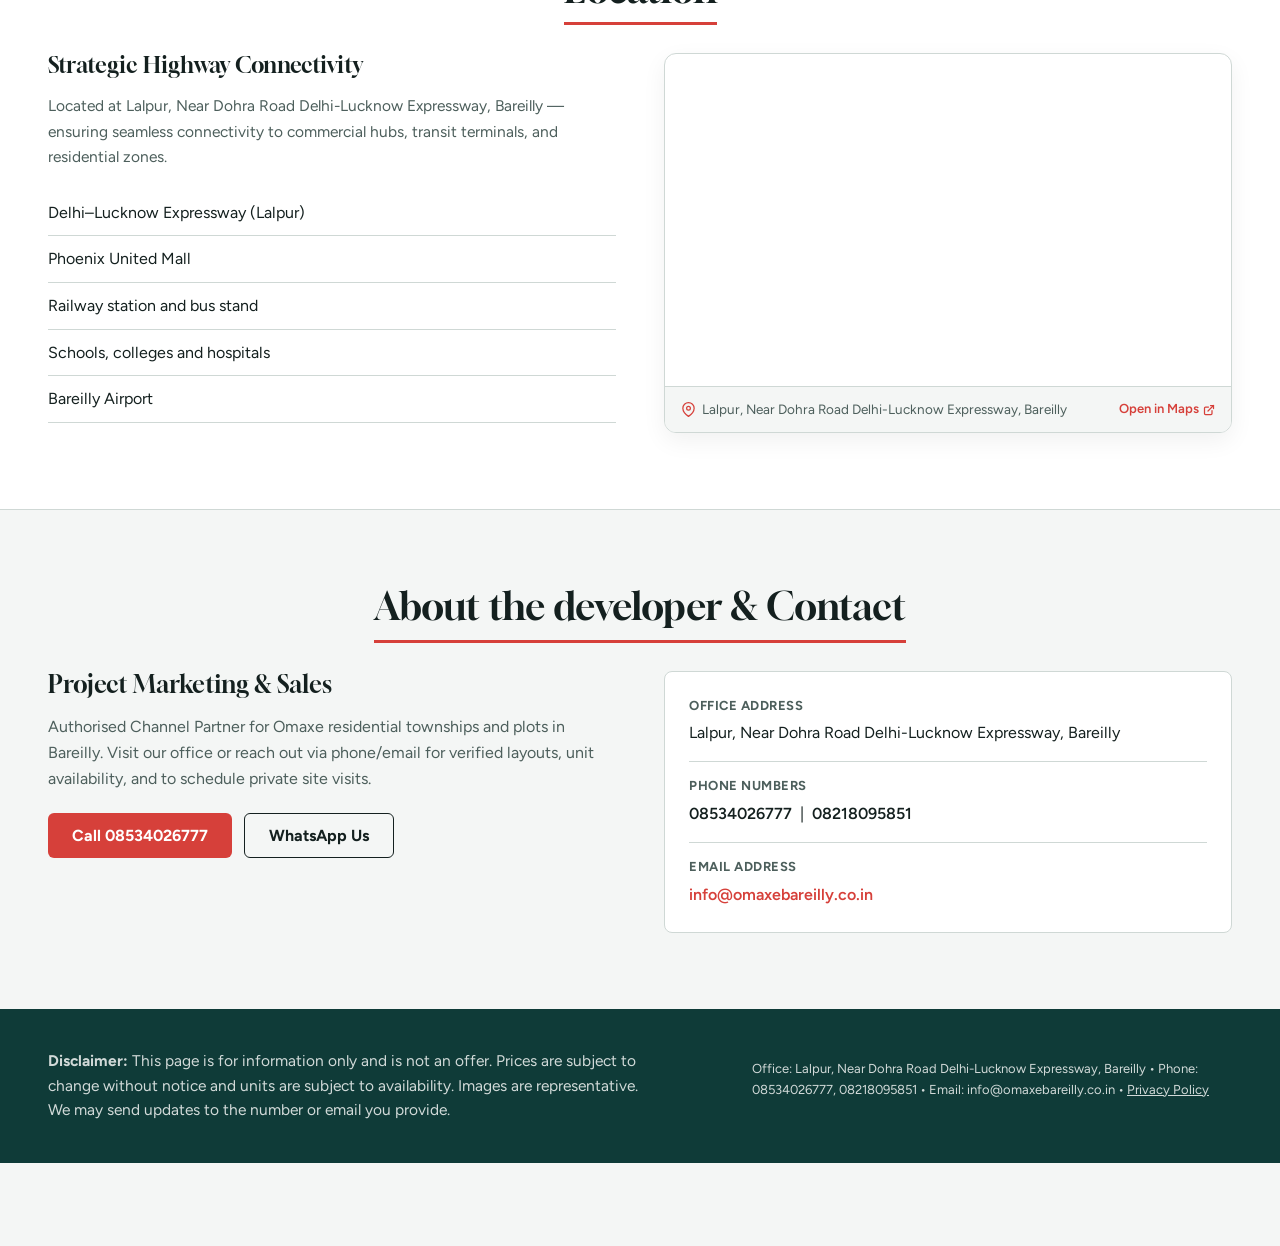
==== commit 22b59076: "feat(gallery): rename gallery showcases to benchmark Omaxe landmark projects" ====
--- a/index.html
+++ b/index.html
@@ -1635,7 +1635,7 @@
 <p class="lead" style="margin:0 auto 28px;text-align:center">Explore architectural elevations, wide internal avenues, landscaped parks, and master views across Omaxe Bareilly.</p>
 
 <!-- Featured Hero Image -->
-<div class="hero-card" id="heroCard" role="button" tabindex="0" aria-label="Open featured classical boulevard and fountain plaza in full-screen lightbox">
+<div class="hero-card" id="heroCard" role="button" tabindex="0" aria-label="Open featured Omaxe World Street, Faridabad in full-screen lightbox">
   <div class="hero-media-wrap">
     <picture>
       <source type="image/webp" srcset="images/omaxe-plaza-highlight.webp">
@@ -1645,8 +1645,8 @@
       <div class="hero-content-flex">
         <div>
           <span class="hero-badge-tag">Featured Highlight</span>
-          <h3 class="hero-card-title">Grand Classical Boulevard &amp; Fountain Plaza</h3>
-          <p class="hero-card-sub">Illuminated central fountain square with domed neoclassical architecture, retail promenades, and world-class integrated lifestyle boulevards.</p>
+          <h3 class="hero-card-title">Omaxe World Street, Faridabad</h3>
+          <p class="hero-card-sub">It’s a themed mixed-use project in Sector 79 with architecture inspired by cities like London, Paris, Amsterdam and Hong Kong.</p>
         </div>
         <span class="hero-view-btn">
           <svg width="15" height="15" viewBox="0 0 24 24" fill="none" stroke="currentColor" stroke-width="2.2"><path d="M15 3h6v6M9 21H3v-6M21 3l-7 7M3 21l7-7"/></svg>
@@ -1667,7 +1667,7 @@
 
 <!-- Masonry Grid with Natural Aspect Ratios -->
 <div class="masonry-grid" id="masonryGrid">
-  <div class="gallery-card" data-category="township" data-index="0" tabindex="0" role="button" aria-label="Grand Classical Boulevard &amp; Fountain Plaza">
+  <div class="gallery-card" data-category="township" data-index="0" tabindex="0" role="button" aria-label="Omaxe World Street, Faridabad">
     <div class="card-media-wrap">
       <picture>
         <source type="image/webp" srcset="images/omaxe-plaza-highlight.webp">
@@ -1675,13 +1675,13 @@
       </picture>
       <div class="card-overlay">
         <span class="card-category">Township</span>
-        <h4 class="card-title">Grand Classical Plaza</h4>
-        <div class="card-meta"><span>Central fountain &amp; boulevard</span><span class="view-icon"><svg width="13" height="13" viewBox="0 0 24 24" fill="none" stroke="currentColor" stroke-width="2.5"><polyline points="15 3 21 3 21 9"/><polyline points="9 21 3 21 3 15"/><line x1="21" y1="3" x2="14" y2="10"/><line x1="3" y1="21" x2="10" y2="14"/></svg></span></div>
-      </div>
-    </div>
-  </div>
-
-  <div class="gallery-card" data-category="architecture" data-index="1" tabindex="0" role="button" aria-label="Royal Residential Pavilion &amp; Waterscape">
+        <h4 class="card-title">Omaxe World Street</h4>
+        <div class="card-meta"><span>Sector 79, Faridabad</span><span class="view-icon"><svg width="13" height="13" viewBox="0 0 24 24" fill="none" stroke="currentColor" stroke-width="2.5"><polyline points="15 3 21 3 21 9"/><polyline points="9 21 3 21 3 15"/><line x1="21" y1="3" x2="14" y2="10"/><line x1="3" y1="21" x2="10" y2="14"/></svg></span></div>
+      </div>
+    </div>
+  </div>
+
+  <div class="gallery-card" data-category="architecture" data-index="1" tabindex="0" role="button" aria-label="Omaxe Full Moon, Mathura">
     <div class="card-media-wrap">
       <picture>
         <source type="image/webp" srcset="images/omaxe-royal-pavilion.webp">
@@ -1689,13 +1689,13 @@
       </picture>
       <div class="card-overlay">
         <span class="card-category">Architecture</span>
-        <h4 class="card-title">Royal Residential Pavilion</h4>
-        <div class="card-meta"><span>Palace facade &amp; fountains</span><span class="view-icon"><svg width="13" height="13" viewBox="0 0 24 24" fill="none" stroke="currentColor" stroke-width="2.5"><polyline points="15 3 21 3 21 9"/><polyline points="9 21 3 21 3 15"/><line x1="21" y1="3" x2="14" y2="10"/><line x1="3" y1="21" x2="10" y2="14"/></svg></span></div>
-      </div>
-    </div>
-  </div>
-
-  <div class="gallery-card" data-category="architecture" data-index="2" tabindex="0" role="button" aria-label="Omaxe Commercial Promenade &amp; High Street">
+        <h4 class="card-title">Omaxe Full Moon</h4>
+        <div class="card-meta"><span>Mathura</span><span class="view-icon"><svg width="13" height="13" viewBox="0 0 24 24" fill="none" stroke="currentColor" stroke-width="2.5"><polyline points="15 3 21 3 21 9"/><polyline points="9 21 3 21 3 15"/><line x1="21" y1="3" x2="14" y2="10"/><line x1="3" y1="21" x2="10" y2="14"/></svg></span></div>
+      </div>
+    </div>
+  </div>
+
+  <div class="gallery-card" data-category="architecture" data-index="2" tabindex="0" role="button" aria-label="Omaxe Chowk – Chandni Chowk">
     <div class="card-media-wrap">
       <picture>
         <source type="image/webp" srcset="images/omaxe-commercial-promenade.webp">
@@ -1703,8 +1703,8 @@
       </picture>
       <div class="card-overlay">
         <span class="card-category">Architecture</span>
-        <h4 class="card-title">Commercial Promenade</h4>
-        <div class="card-meta"><span>Retail avenue &amp; high street</span><span class="view-icon"><svg width="13" height="13" viewBox="0 0 24 24" fill="none" stroke="currentColor" stroke-width="2.5"><polyline points="15 3 21 3 21 9"/><polyline points="9 21 3 21 3 15"/><line x1="21" y1="3" x2="14" y2="10"/><line x1="3" y1="21" x2="10" y2="14"/></svg></span></div>
+        <h4 class="card-title">Omaxe Chowk</h4>
+        <div class="card-meta"><span>Chandni Chowk, Delhi</span><span class="view-icon"><svg width="13" height="13" viewBox="0 0 24 24" fill="none" stroke="currentColor" stroke-width="2.5"><polyline points="15 3 21 3 21 9"/><polyline points="9 21 3 21 3 15"/><line x1="21" y1="3" x2="14" y2="10"/><line x1="3" y1="21" x2="10" y2="14"/></svg></span></div>
       </div>
     </div>
   </div>
@@ -1737,7 +1737,7 @@
     </div>
   </div>
 
-  <div class="gallery-card" data-category="architecture" data-index="5" tabindex="0" role="button" aria-label="Luxury Villa Elevation">
+  <div class="gallery-card" data-category="architecture" data-index="5" tabindex="0" role="button" aria-label="Grand Omaxe, Gomti Nagar, Lucknow">
     <div class="card-media-wrap">
       <picture>
         <source type="image/webp" srcset="images/1.webp">
@@ -1745,8 +1745,8 @@
       </picture>
       <div class="card-overlay">
         <span class="card-category">Architecture</span>
-        <h4 class="card-title">Luxury Villa Elevation</h4>
-        <div class="card-meta"><span>Duplex villa design</span><span class="view-icon"><svg width="13" height="13" viewBox="0 0 24 24" fill="none" stroke="currentColor" stroke-width="2.5"><polyline points="15 3 21 3 21 9"/><polyline points="9 21 3 21 3 15"/><line x1="21" y1="3" x2="14" y2="10"/><line x1="3" y1="21" x2="10" y2="14"/></svg></span></div>
+        <h4 class="card-title">Grand Omaxe</h4>
+        <div class="card-meta"><span>Gomti Nagar, Lucknow</span><span class="view-icon"><svg width="13" height="13" viewBox="0 0 24 24" fill="none" stroke="currentColor" stroke-width="2.5"><polyline points="15 3 21 3 21 9"/><polyline points="9 21 3 21 3 15"/><line x1="21" y1="3" x2="14" y2="10"/><line x1="3" y1="21" x2="10" y2="14"/></svg></span></div>
       </div>
     </div>
   </div>
@@ -1765,7 +1765,7 @@
     </div>
   </div>
 
-  <div class="gallery-card" data-category="amenities" data-index="7" tabindex="0" role="button" aria-label="Central Green Park & Walkways">
+  <div class="gallery-card" data-category="amenities" data-index="7" tabindex="0" role="button" aria-label="Omaxe The Resort, Lucknow">
     <div class="card-media-wrap">
       <picture>
         <source type="image/webp" srcset="images/3.webp">
@@ -1773,8 +1773,8 @@
       </picture>
       <div class="card-overlay">
         <span class="card-category">Amenities</span>
-        <h4 class="card-title">Central Green Park</h4>
-        <div class="card-meta"><span>Landscaped garden &amp; trails</span><span class="view-icon"><svg width="13" height="13" viewBox="0 0 24 24" fill="none" stroke="currentColor" stroke-width="2.5"><polyline points="15 3 21 3 21 9"/><polyline points="9 21 3 21 3 15"/><line x1="21" y1="3" x2="14" y2="10"/><line x1="3" y1="21" x2="10" y2="14"/></svg></span></div>
+        <h4 class="card-title">Omaxe The Resort</h4>
+        <div class="card-meta"><span>Lucknow</span><span class="view-icon"><svg width="13" height="13" viewBox="0 0 24 24" fill="none" stroke="currentColor" stroke-width="2.5"><polyline points="15 3 21 3 21 9"/><polyline points="9 21 3 21 3 15"/><line x1="21" y1="3" x2="14" y2="10"/><line x1="3" y1="21" x2="10" y2="14"/></svg></span></div>
       </div>
     </div>
   </div>
@@ -1807,7 +1807,7 @@
     </div>
   </div>
 
-  <div class="gallery-card" data-category="architecture" data-index="10" tabindex="0" role="button" aria-label="Neoclassical Domed Tower &amp; Arcade">
+  <div class="gallery-card" data-category="architecture" data-index="10" tabindex="0" role="button" aria-label="Omaxe Hazratganj, Lucknow">
     <div class="card-media-wrap">
       <picture>
         <source type="image/webp" srcset="images/omaxe-domed-tower.webp">
@@ -1815,13 +1815,13 @@
       </picture>
       <div class="card-overlay">
         <span class="card-category">Architecture</span>
-        <h4 class="card-title">Domed Tower &amp; Arcade</h4>
-        <div class="card-meta"><span>Neoclassical landmark facade</span><span class="view-icon"><svg width="13" height="13" viewBox="0 0 24 24" fill="none" stroke="currentColor" stroke-width="2.5"><polyline points="15 3 21 3 21 9"/><polyline points="9 21 3 21 3 15"/><line x1="21" y1="3" x2="14" y2="10"/><line x1="3" y1="21" x2="10" y2="14"/></svg></span></div>
-      </div>
-    </div>
-  </div>
-
-  <div class="gallery-card" data-category="township" data-index="11" tabindex="0" role="button" aria-label="Illuminated Palace Tower at Night">
+        <h4 class="card-title">Omaxe Hazratganj</h4>
+        <div class="card-meta"><span>Lucknow</span><span class="view-icon"><svg width="13" height="13" viewBox="0 0 24 24" fill="none" stroke="currentColor" stroke-width="2.5"><polyline points="15 3 21 3 21 9"/><polyline points="9 21 3 21 3 15"/><line x1="21" y1="3" x2="14" y2="10"/><line x1="3" y1="21" x2="10" y2="14"/></svg></span></div>
+      </div>
+    </div>
+  </div>
+
+  <div class="gallery-card" data-category="township" data-index="11" tabindex="0" role="button" aria-label="Omaxe Hazratganj, Lucknow (Night View)">
     <div class="card-media-wrap">
       <picture>
         <source type="image/webp" srcset="images/omaxe-night-tower.webp">
@@ -1829,8 +1829,8 @@
       </picture>
       <div class="card-overlay">
         <span class="card-category">Township</span>
-        <h4 class="card-title">Illuminated Palace Tower</h4>
-        <div class="card-meta"><span>Night skyline &amp; boulevard view</span><span class="view-icon"><svg width="13" height="13" viewBox="0 0 24 24" fill="none" stroke="currentColor" stroke-width="2.5"><polyline points="15 3 21 3 21 9"/><polyline points="9 21 3 21 3 15"/><line x1="21" y1="3" x2="14" y2="10"/><line x1="3" y1="21" x2="10" y2="14"/></svg></span></div>
+        <h4 class="card-title">Omaxe Hazratganj</h4>
+        <div class="card-meta"><span>Night View • Lucknow</span><span class="view-icon"><svg width="13" height="13" viewBox="0 0 24 24" fill="none" stroke="currentColor" stroke-width="2.5"><polyline points="15 3 21 3 21 9"/><polyline points="9 21 3 21 3 15"/><line x1="21" y1="3" x2="14" y2="10"/><line x1="3" y1="21" x2="10" y2="14"/></svg></span></div>
       </div>
     </div>
   </div>
@@ -1931,7 +1931,7 @@
   <div class="lightbox-topbar">
     <div class="lightbox-counter" id="lightboxCounter">1 / 12</div>
     <div class="lightbox-caption-area">
-      <div class="lightbox-title" id="lightboxTitle">Grand Classical Boulevard &amp; Fountain Plaza</div>
+      <div class="lightbox-title" id="lightboxTitle">Omaxe World Street, Faridabad</div>
       <div class="lightbox-cat" id="lightboxCat">Township Showcase</div>
     </div>
     <div class="lightbox-actions">
@@ -2324,18 +2324,18 @@
 ];
 
 const galleryItems = [
-  { title: "Grand Classical Boulevard & Fountain Plaza", category: "Township", src: "images/omaxe-plaza-highlight.jpg", webp: "images/omaxe-plaza-highlight.webp", alt: "Illuminated grand classical fountain plaza with neoclassical domed architecture and retail boulevard at Omaxe" },
-  { title: "Royal Residential Pavilion & Waterscape", category: "Architecture", src: "images/omaxe-royal-pavilion.jpg", webp: "images/omaxe-royal-pavilion.webp", alt: "Luxury palace-style residential pavilion with illuminated domed facades and cascading central fountains" },
-  { title: "Omaxe Commercial Promenade & High Street", category: "Architecture", src: "images/omaxe-commercial-promenade.jpg", webp: "images/omaxe-commercial-promenade.webp", alt: "Grand retail facade and modern shopping promenade at Omaxe" },
+  { title: "Omaxe World Street, Faridabad", category: "Township", src: "images/omaxe-plaza-highlight.jpg", webp: "images/omaxe-plaza-highlight.webp", alt: "Omaxe World Street, Faridabad - Themed mixed-use project in Sector 79 inspired by London, Paris, Amsterdam and Hong Kong" },
+  { title: "Omaxe Full Moon, Mathura", category: "Architecture", src: "images/omaxe-royal-pavilion.jpg", webp: "images/omaxe-royal-pavilion.webp", alt: "Omaxe Full Moon, Mathura - Luxury palace facade and fountains" },
+  { title: "Omaxe Chowk – Chandni Chowk", category: "Architecture", src: "images/omaxe-commercial-promenade.jpg", webp: "images/omaxe-commercial-promenade.webp", alt: "Omaxe Chowk, Chandni Chowk - Retail avenue and iconic high street destination" },
   { title: "Grand Township Masterplan", category: "Township", src: "images/gallery_1670824275618.jpg", webp: "images/gallery_1670824275618.webp", alt: "Aerial panorama of the Omaxe Bareilly township master plan with landscaped parks and modern avenues" },
   { title: "The Omaxe State Pavilion", category: "Architecture", src: "images/the-omaxe-state-project-project-large-image1-6801-opt-c86a79f3-6f68-4e04-800e-ead1fb5ceb0a.jpg", webp: "images/the-omaxe-state-project-project-large-image1-6801-opt-c86a79f3-6f68-4e04-800e-ead1fb5ceb0a.webp", alt: "The Omaxe State architectural facade and commercial promenade" },
-  { title: "Luxury Villa Front Elevation", category: "Architecture", src: "images/1.jpg", webp: "images/1.webp", alt: "Luxury contemporary duplex villa with manicured lawn and private parking" },
+  { title: "Grand Omaxe, Gomti Nagar, Lucknow", category: "Architecture", src: "images/1.jpg", webp: "images/1.webp", alt: "Grand Omaxe, Gomti Nagar, Lucknow - Luxury villa front elevation" },
   { title: "Tree-Lined Internal Boulevard", category: "Township", src: "images/2.jpg", webp: "images/2.webp", alt: "Tree-lined township boulevard with paved walkways and street lighting" },
-  { title: "Central Green Park & Walkways", category: "Amenities", src: "images/3.jpg", webp: "images/3.webp", alt: "Landscaped community park with lush grass and family walking trails" },
+  { title: "Omaxe The Resort, Lucknow", category: "Amenities", src: "images/3.jpg", webp: "images/3.webp", alt: "Omaxe The Resort, Lucknow - Landscaped central green park and walkways" },
   { title: "Residents Clubhouse & Leisure Pool", category: "Amenities", src: "images/images (1).jpg", webp: "images/images (1).webp", alt: "Modern resident clubhouse and open-air swimming pool area" },
   { title: "Paved Enclave & Streetscapes", category: "Township", src: "images/images.jpg", webp: "images/images.webp", alt: "Gated residential enclave with finished streetscaping and plots" },
-  { title: "Neoclassical Domed Tower & Arcade", category: "Architecture", src: "images/omaxe-domed-tower.jpg", webp: "images/omaxe-domed-tower.webp", alt: "Neoclassical architectural tower with classical dome, arched windows, and ground-floor shopping arcade at Omaxe" },
-  { title: "Illuminated Palace Tower at Night", category: "Township", src: "images/omaxe-night-tower.jpg", webp: "images/omaxe-night-tower.webp", alt: "Illuminated palace tower at night with golden dome and tree-lined street boulevard at Omaxe Bareilly" }
+  { title: "Omaxe Hazratganj, Lucknow", category: "Architecture", src: "images/omaxe-domed-tower.jpg", webp: "images/omaxe-domed-tower.webp", alt: "Omaxe Hazratganj, Lucknow - Neoclassical domed tower and shopping arcade" },
+  { title: "Omaxe Hazratganj, Lucknow (Night View)", category: "Township", src: "images/omaxe-night-tower.jpg", webp: "images/omaxe-night-tower.webp", alt: "Omaxe Hazratganj, Lucknow - Illuminated tower and boulevard view at night" }
 ];
 
 let activeDataset = galleryItems;
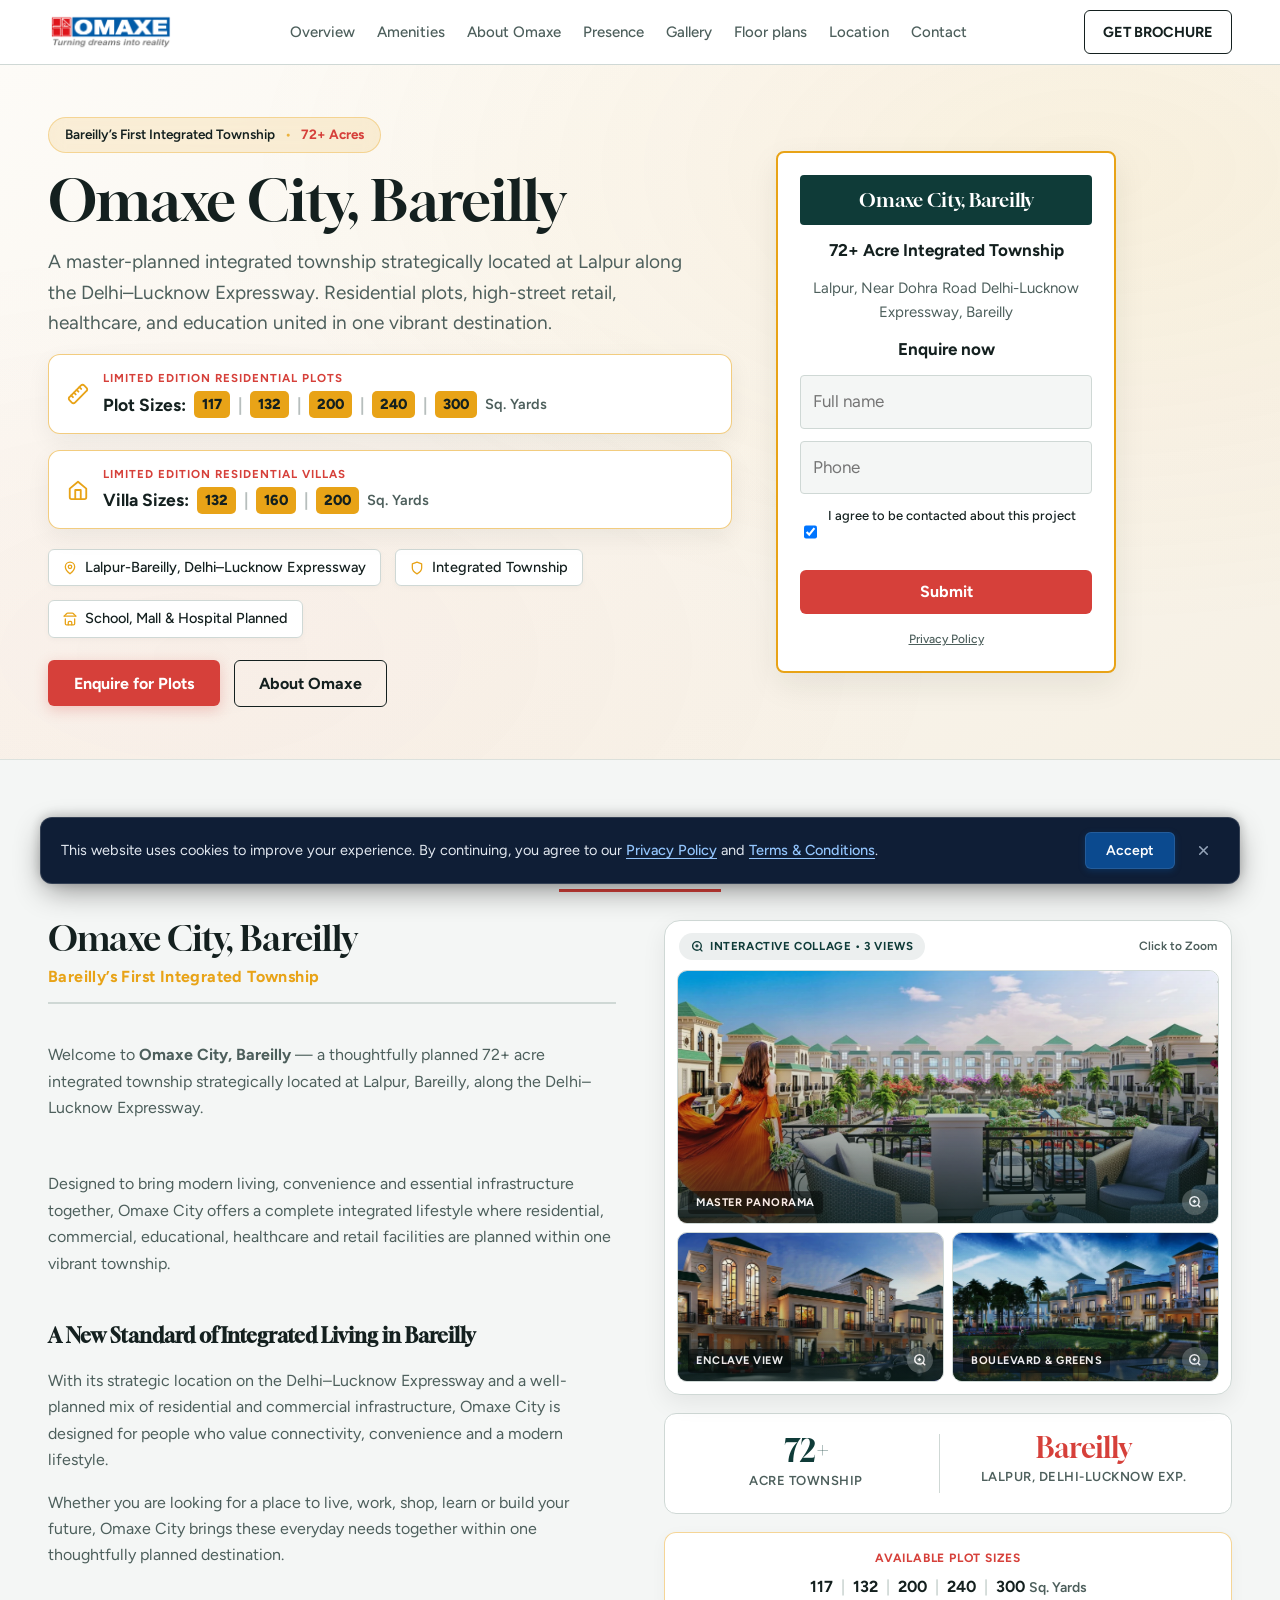
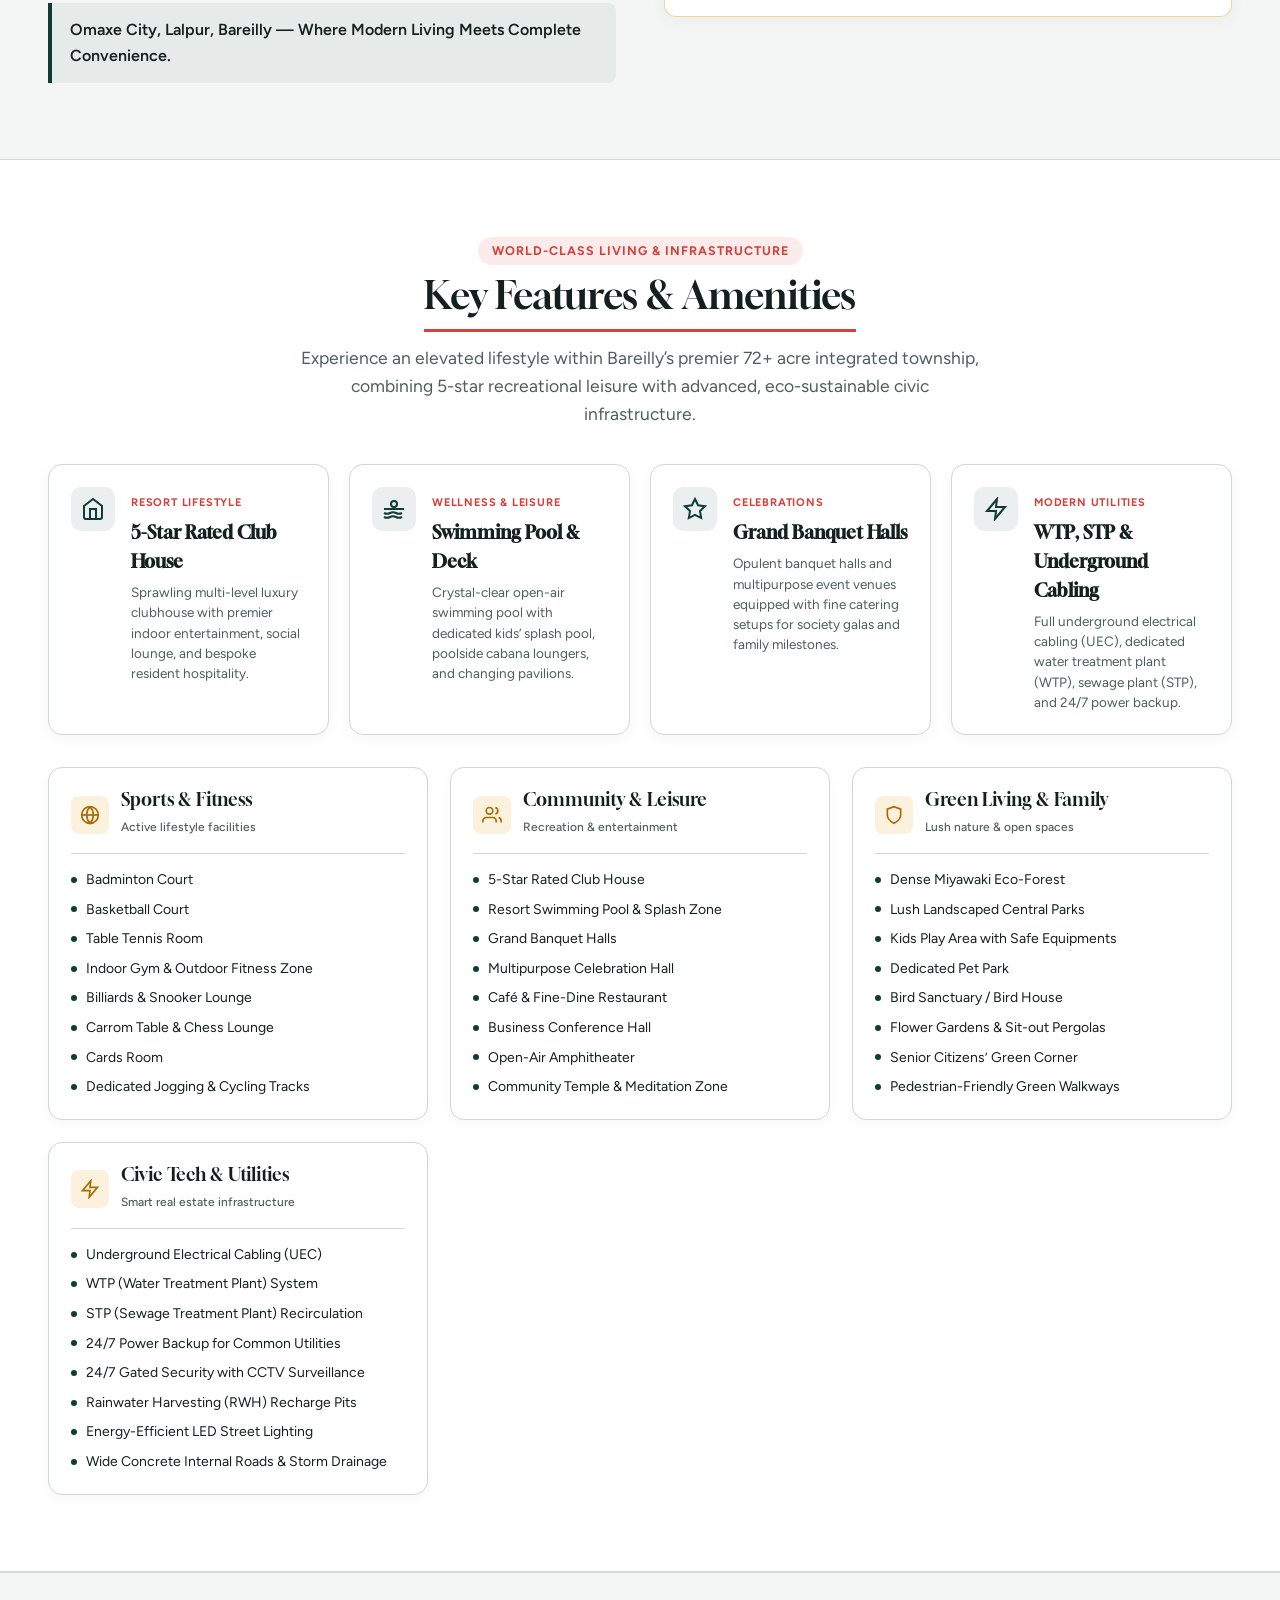
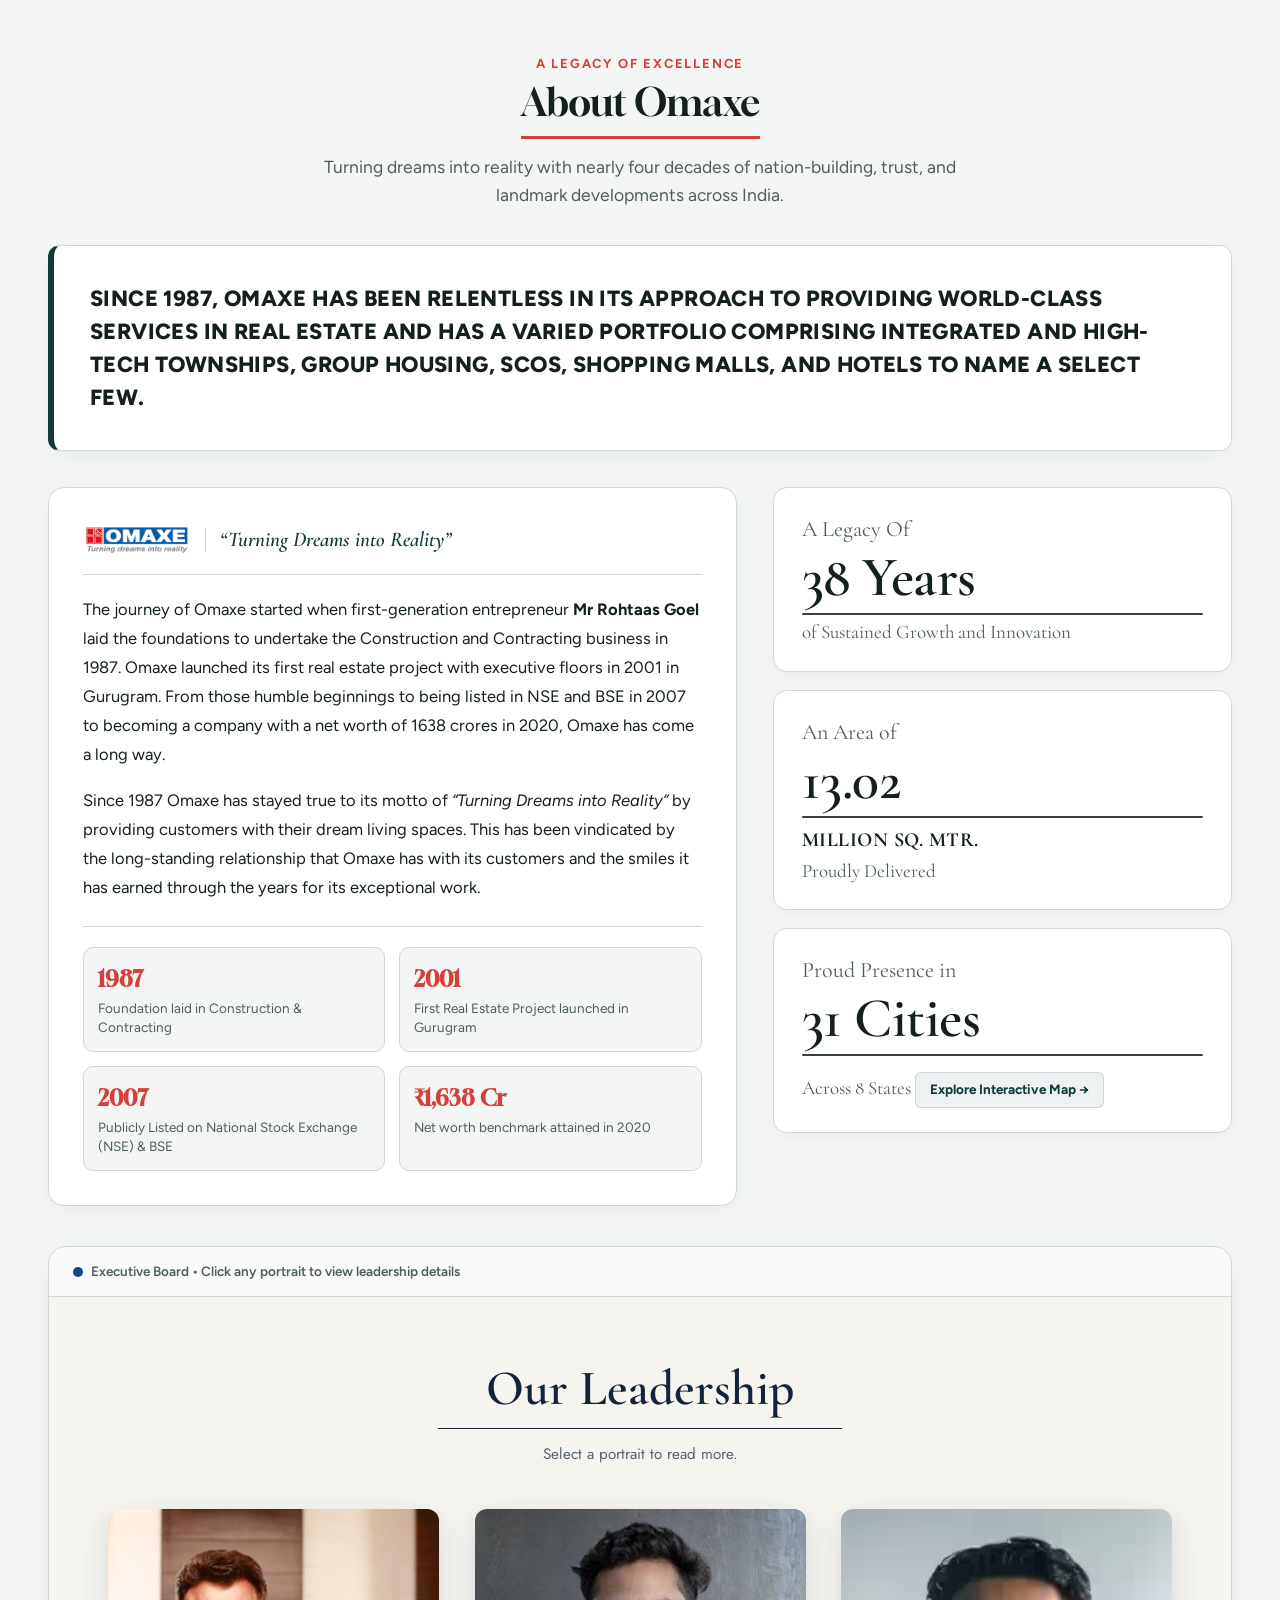
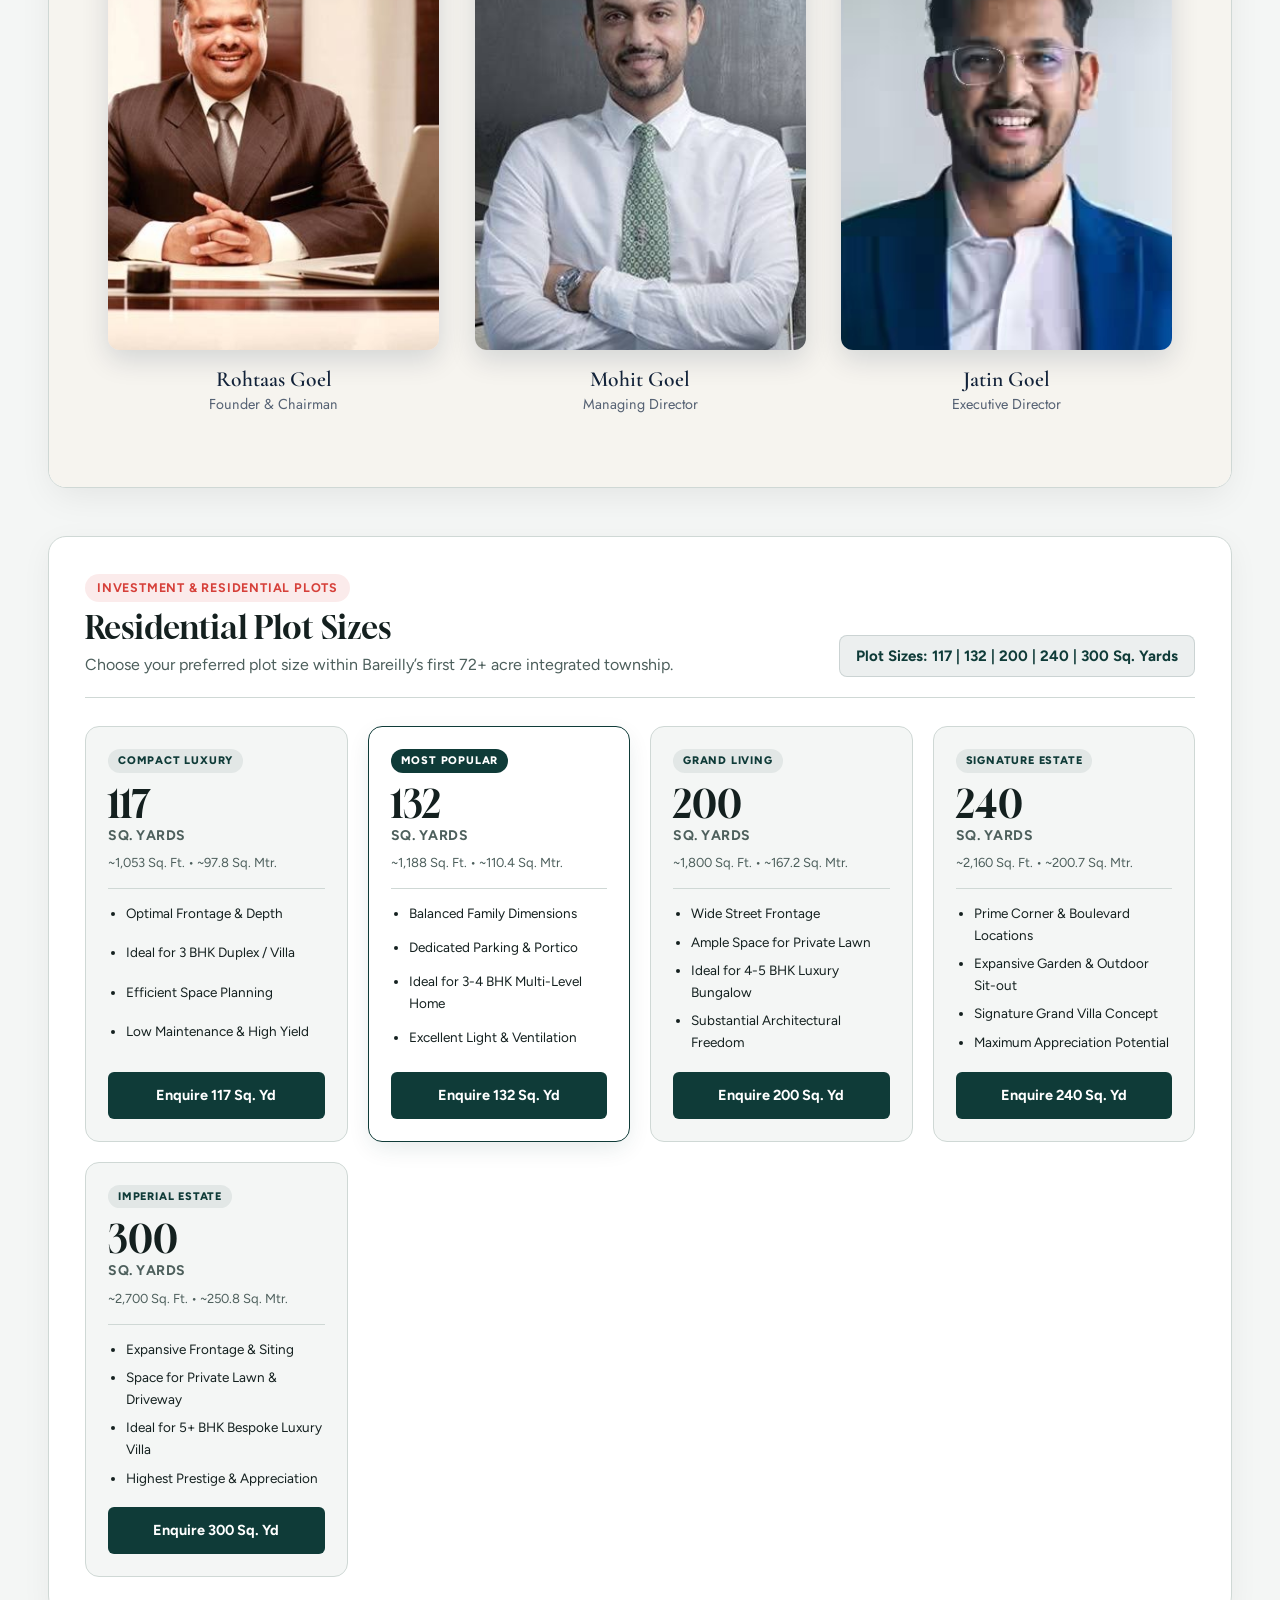
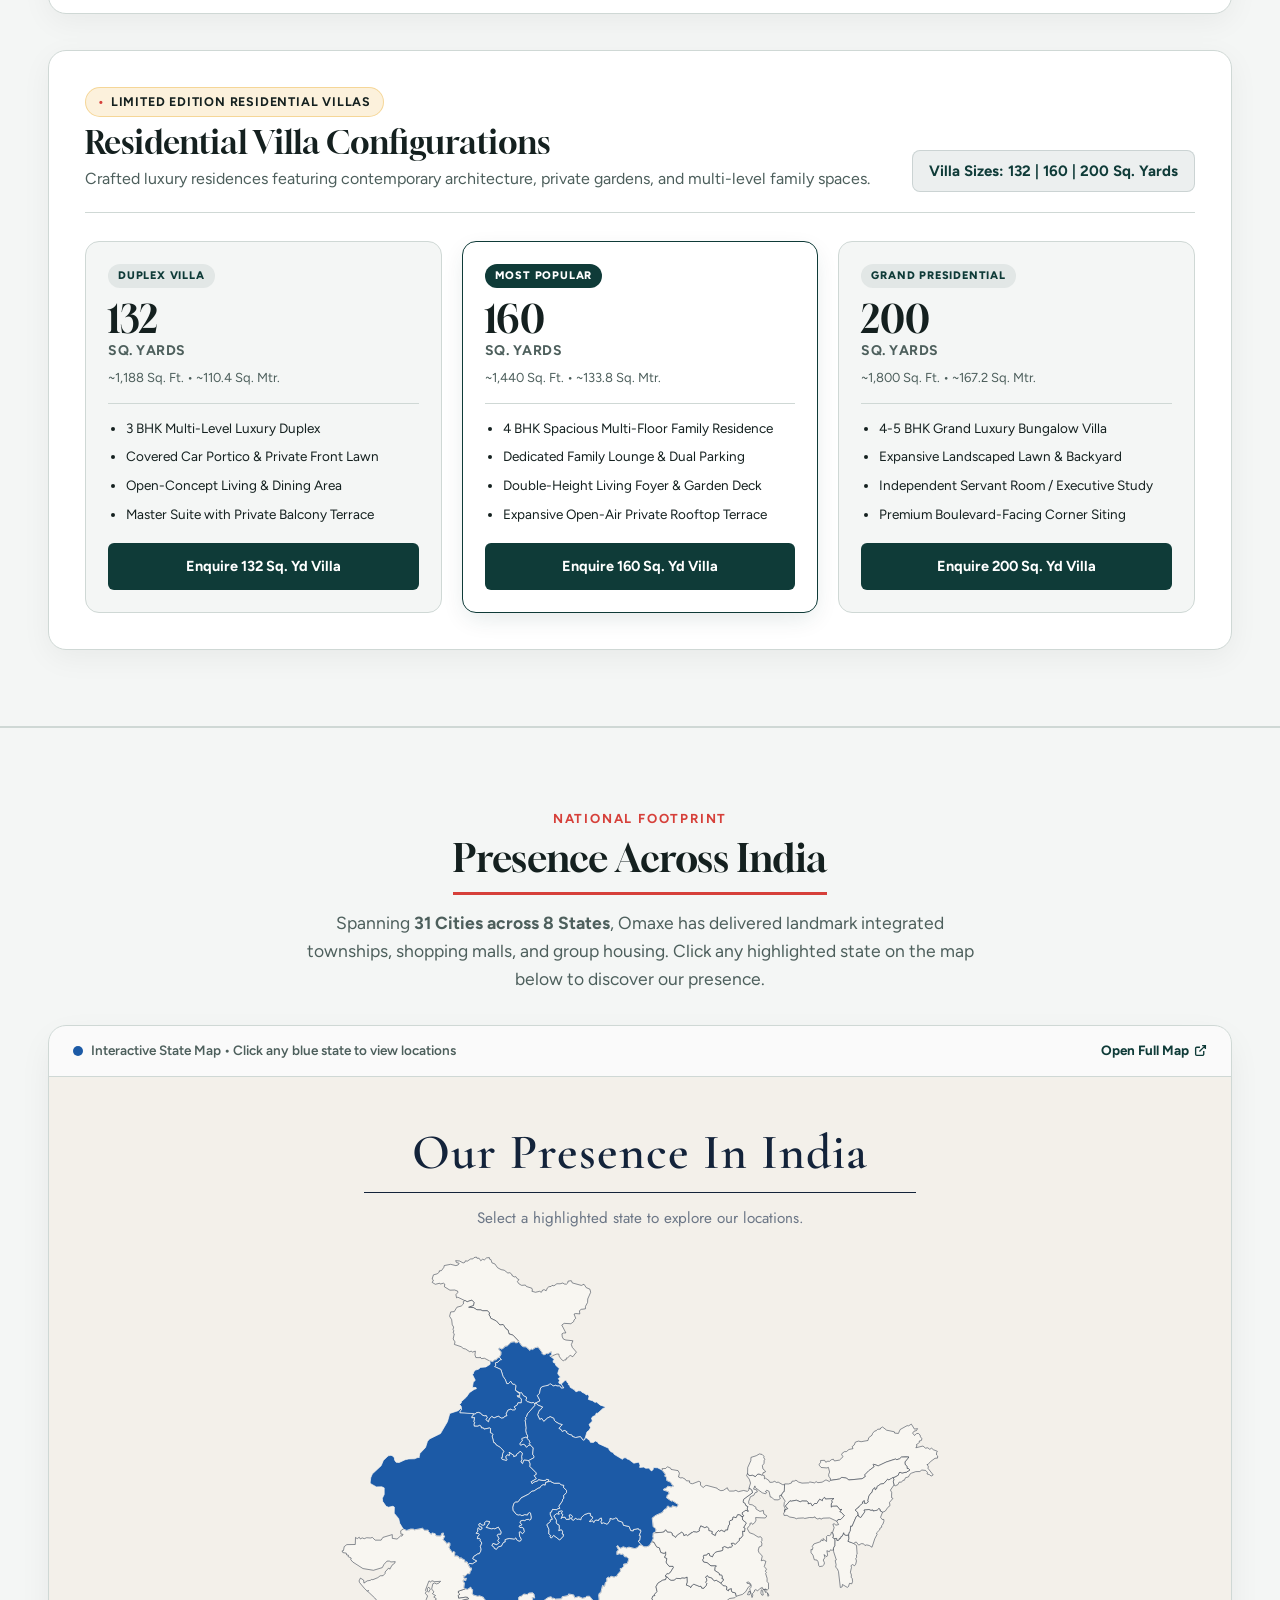
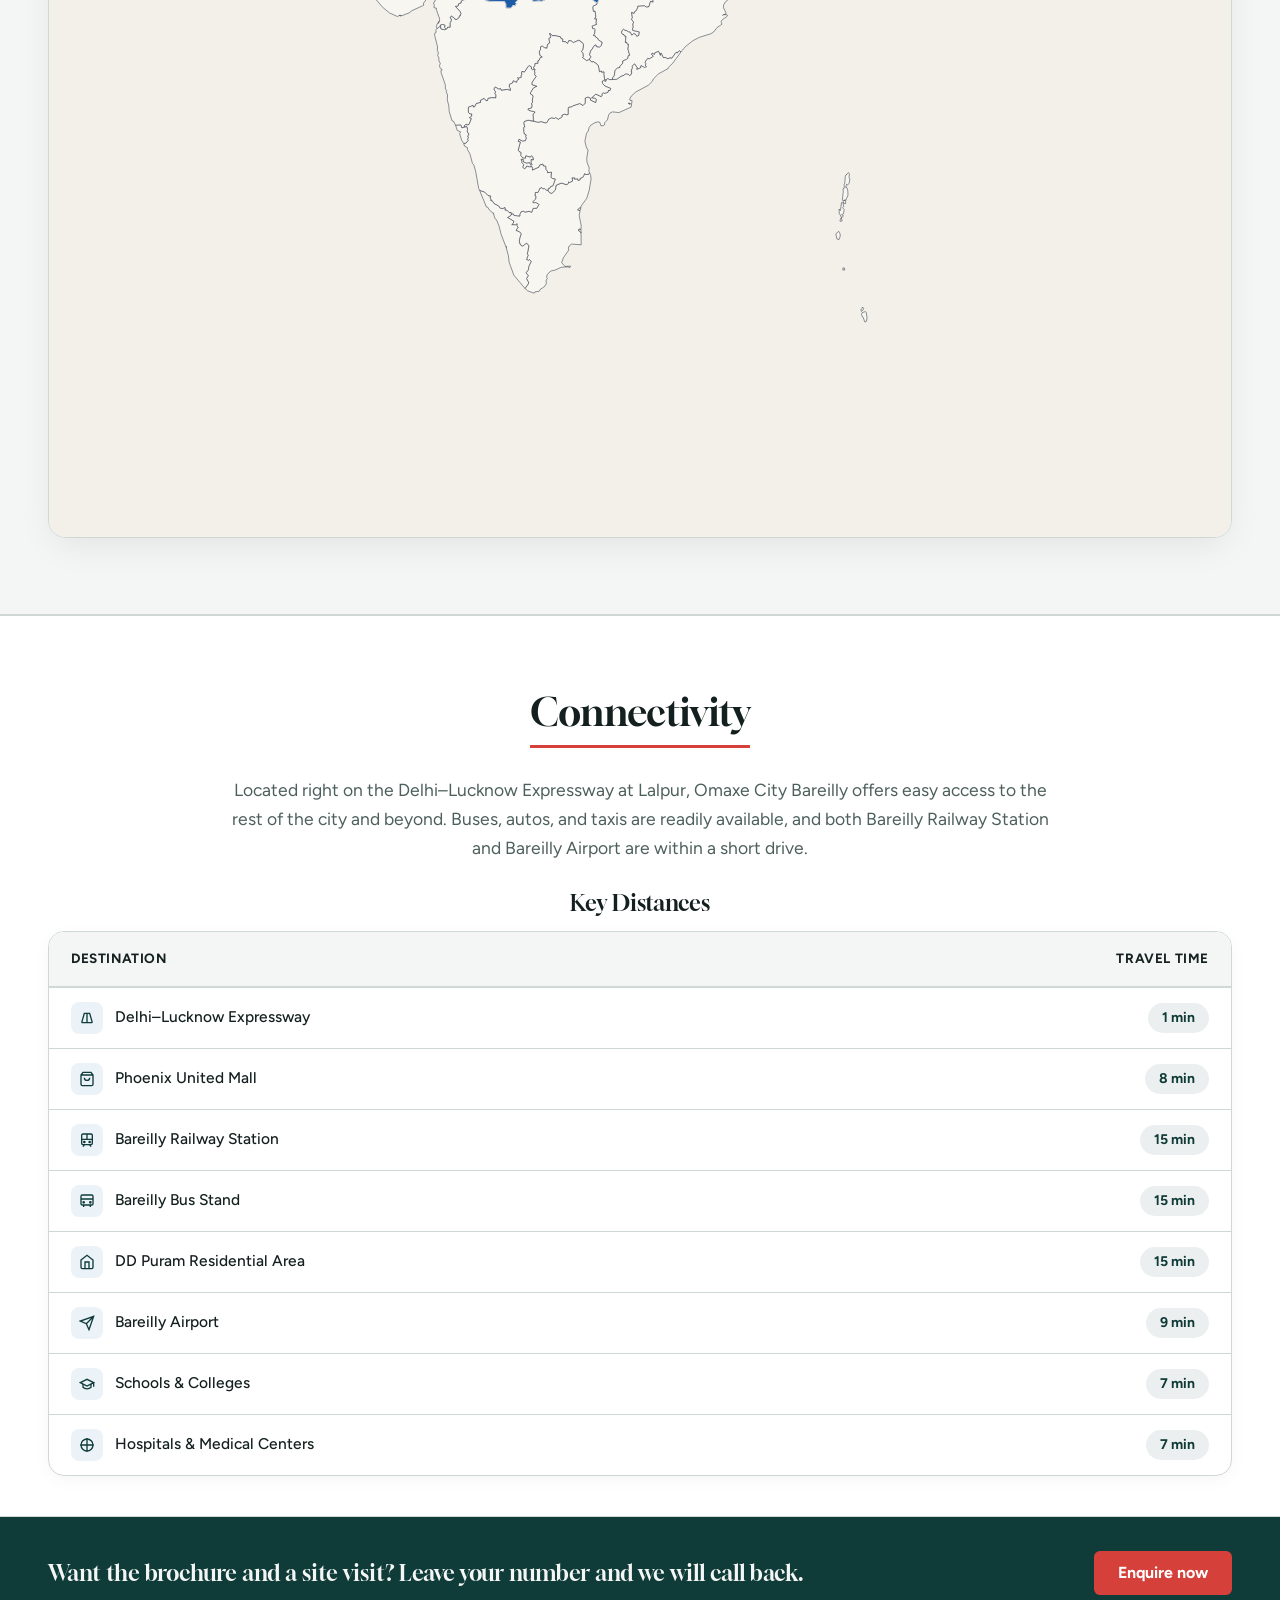
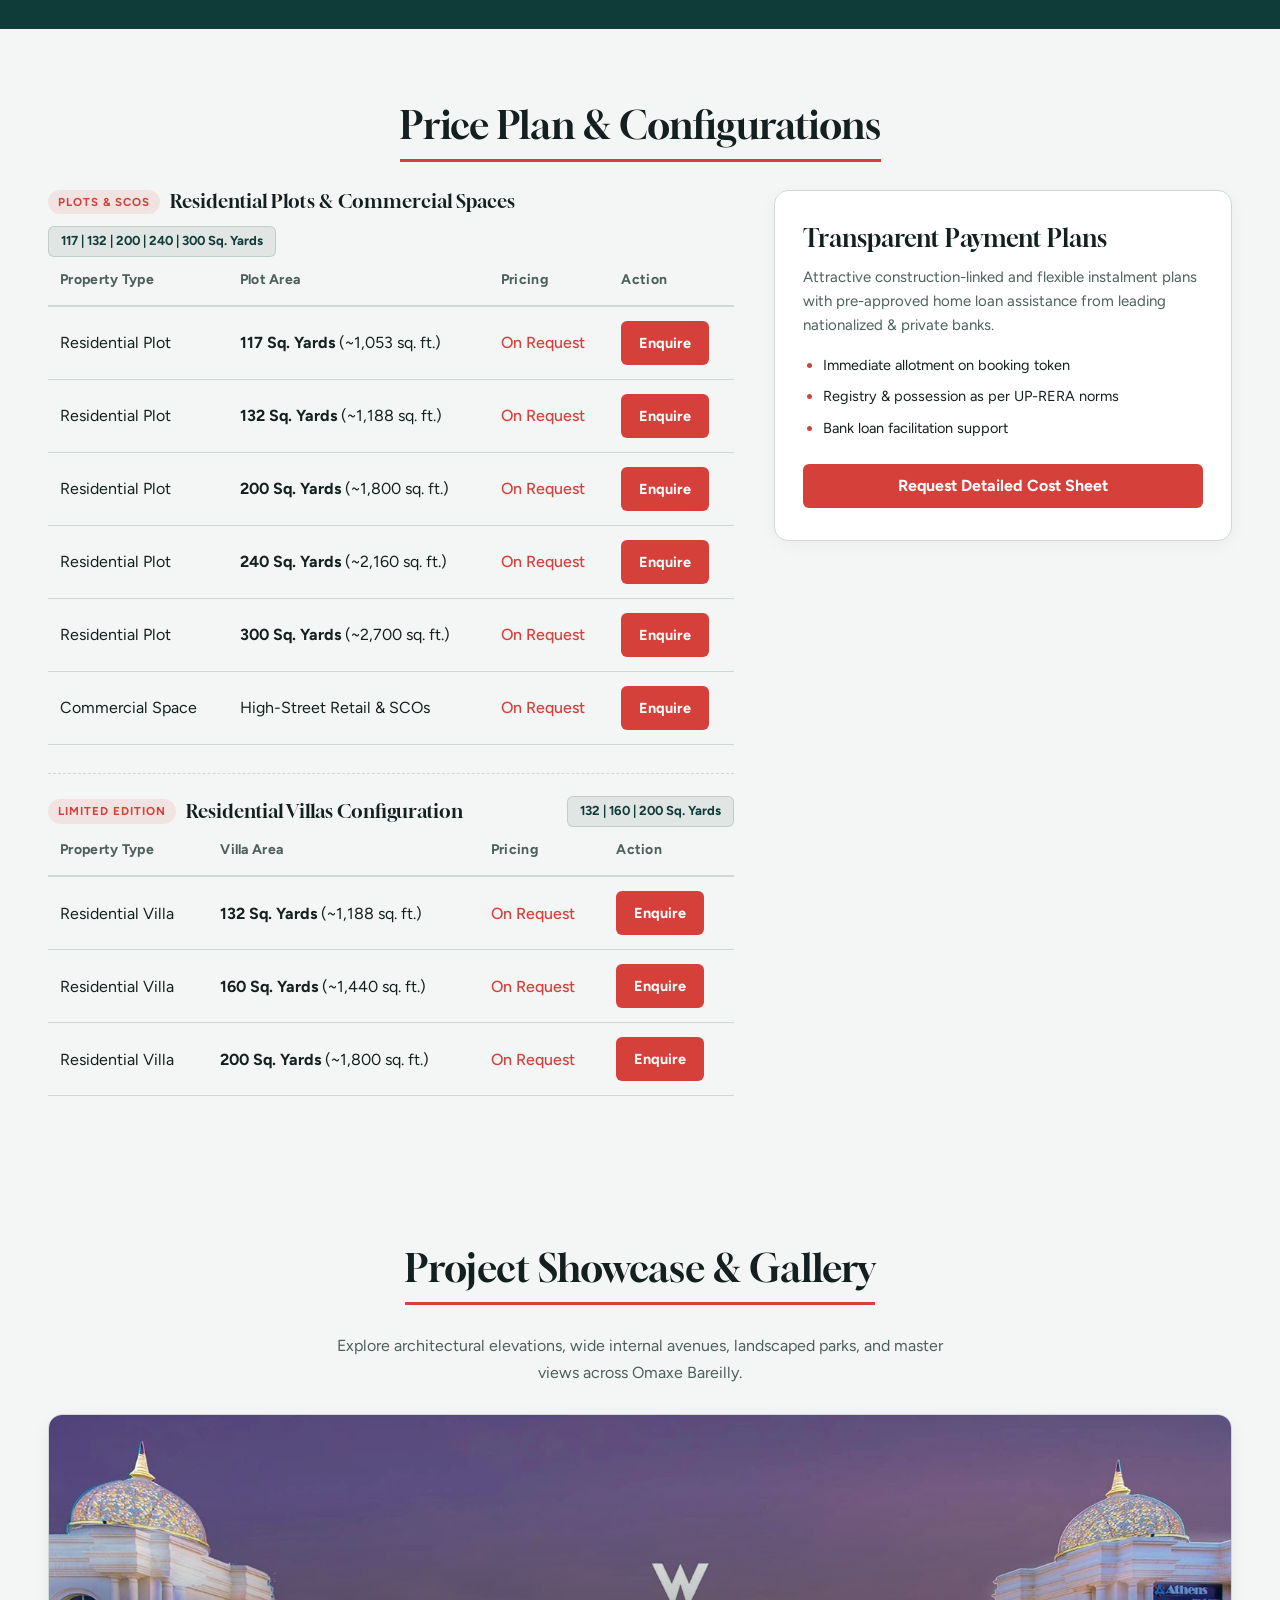
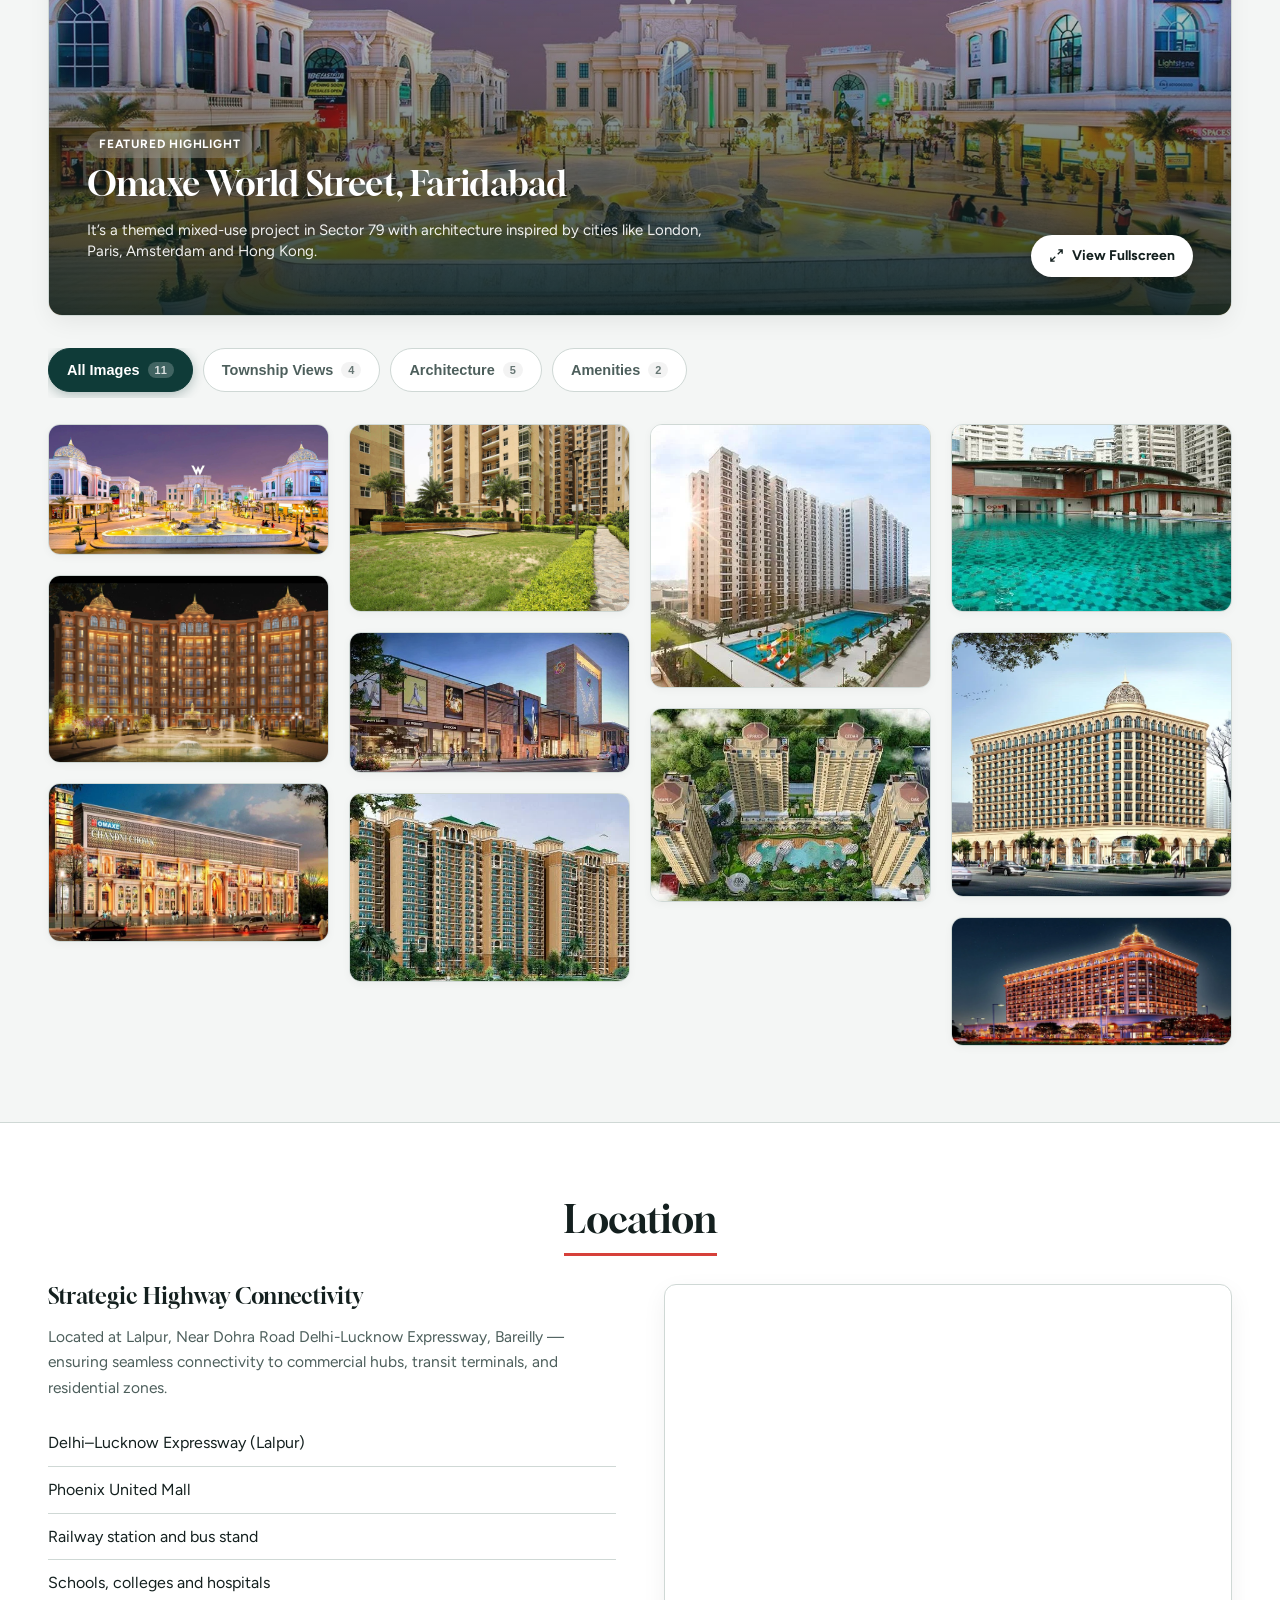
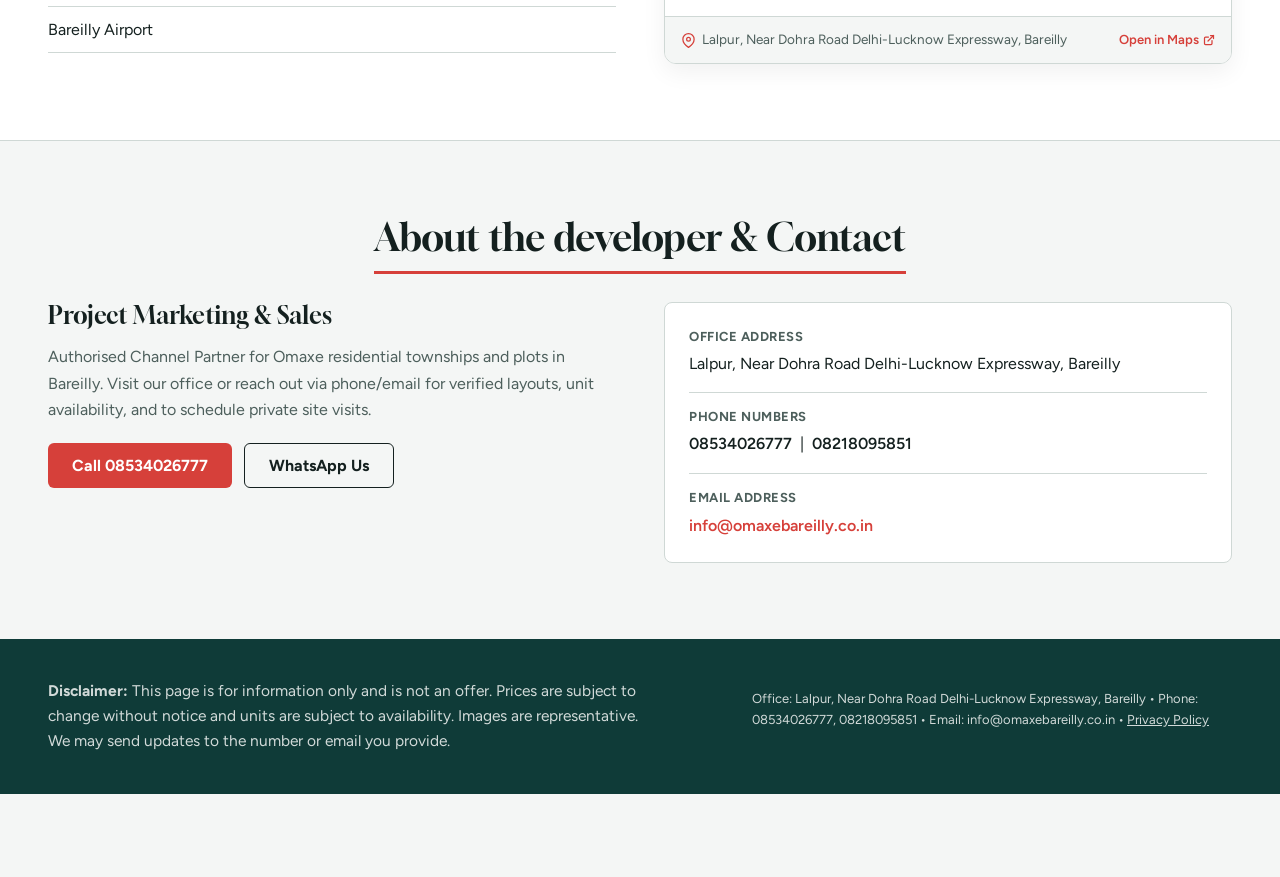
==== commit f5593bcc: "feat(gallery & layout): remove images.jpg, rename clubhouse to Omaxe New Heights Faridabad, and plac" ====
--- a/index.html
+++ b/index.html
@@ -805,7 +805,7 @@
 <body>
 <header><div class="container wrap">
 <a class="logo" href="#top" aria-label="Omaxe Bareilly"><img src="omaxe-logo.png" alt="Omaxe - Turning dreams into reality"></a>
-<nav id="mainNav" aria-label="Main"><a href="#overview">Overview</a><a href="#about-omaxe">About Omaxe</a><a href="#presence">Presence</a><a href="#amenities">Amenities</a><a href="#gallery">Gallery</a><a href="#plans">Floor plans</a><a href="#location">Location</a><a href="#enquire">Contact</a></nav>
+<nav id="mainNav" aria-label="Main"><a href="#overview">Overview</a><a href="#amenities">Amenities</a><a href="#about-omaxe">About Omaxe</a><a href="#presence">Presence</a><a href="#gallery">Gallery</a><a href="#plans">Floor plans</a><a href="#location">Location</a><a href="#enquire">Contact</a></nav>
 <div class="header-actions">
 <a class="btn alt sm enquiry-btn" href="https://wa.me/918534026777?text=Hi%2C%20please%20share%20the%20project%20brochure%20and%20layout%20plans%20for%20Omaxe%20City%2C%20Bareilly." data-wa-context="project brochure" target="_blank" rel="noopener noreferrer" aria-label="Get project brochure on WhatsApp">GET BROCHURE</a>
 <button class="nav-toggle-btn" id="navToggleBtn" aria-label="Toggle navigation menu" aria-expanded="false" aria-controls="mainNav">
@@ -907,20 +907,6 @@
   
   <p>Designed to bring modern living, convenience and essential infrastructure together, Omaxe City offers a complete integrated lifestyle where residential, commercial, educational, healthcare and retail facilities are planned within one vibrant township.</p>
 
-  <div style="background:var(--card);border:1px solid var(--line);border-radius:12px;padding:22px;margin:6px 0;box-shadow:0 4px 16px -4px rgba(0,0,0,0.05)">
-    <h4 style="font-family:Gloock,serif;font-size:20px;color:var(--ink);margin:0 0 8px">Everything You Need, All in One Place</h4>
-    <p style="margin:0 0 14px;font-size:15.5px">Omaxe City is envisioned as a self-sustained destination with a wide range of facilities, including:</p>
-    <ul style="margin:0;padding-left:20px;display:grid;grid-template-columns:repeat(auto-fit,minmax(220px,1fr));gap:8px;font-size:15px;color:var(--ink)">
-      <li>Mall &amp; Retail Spaces</li>
-      <li>Hospital &amp; Healthcare Facilities</li>
-      <li>School &amp; Educational Facilities</li>
-      <li>Commercial Spaces</li>
-      <li>Residential Development</li>
-      <li>Planned Roads &amp; Infrastructure</li>
-      <li>Green &amp; Open Spaces</li>
-    </ul>
-  </div>
-
   <div>
     <h4 style="font-family:Gloock,serif;font-size:20px;color:var(--ink);margin:8px 0 8px">A New Standard of Integrated Living in Bareilly</h4>
     <p style="margin-bottom:12px">With its strategic location on the Delhi–Lucknow Expressway and a well-planned mix of residential and commercial infrastructure, Omaxe City is designed for people who value connectivity, convenience and a modern lifestyle.</p>
@@ -1005,6 +991,161 @@
   </div>
 </div>
 </div></div></section>
+<section id="amenities" class="band"><div class="container wrap">
+  <div style="text-align:center;max-width:840px;margin:0 auto 36px">
+    <div style="display:inline-flex;align-items:center;gap:6px;background:rgba(214,64,58,0.1);color:var(--kite);padding:4px 14px;border-radius:999px;font-size:12.5px;font-weight:700;text-transform:uppercase;letter-spacing:1px;margin-bottom:10px">
+      <span>World-Class Living &amp; Infrastructure</span>
+    </div>
+    <h2 class="sh" style="margin-bottom:12px">Key Features &amp; Amenities</h2>
+    <p class="lead" style="margin:0 auto;font-size:17.5px;color:var(--mute);line-height:1.6">
+      Experience an elevated lifestyle within Bareilly’s premier 72+ acre integrated township, combining 5-star recreational leisure with advanced, eco-sustainable civic infrastructure.
+    </p>
+  </div>
+
+  <!-- Featured Highlights Banner -->
+  <div class="amenities-hero-grid">
+    <div class="amenity-highlight-card">
+      <div class="amenity-hl-icon">
+        <svg width="24" height="24" viewBox="0 0 24 24" fill="none" stroke="currentColor" stroke-width="2"><path d="M3 9l9-7 9 7v11a2 2 0 0 1-2 2H5a2 2 0 0 1-2-2z"/><polyline points="9 22 9 12 15 12 15 22"/></svg>
+      </div>
+      <div class="amenity-hl-content">
+        <span class="amenity-hl-badge">Resort Lifestyle</span>
+        <h4>5-Star Rated Club House</h4>
+        <p>Sprawling multi-level luxury clubhouse with premier indoor entertainment, social lounge, and bespoke resident hospitality.</p>
+      </div>
+    </div>
+
+    <div class="amenity-highlight-card">
+      <div class="amenity-hl-icon">
+        <svg width="24" height="24" viewBox="0 0 24 24" fill="none" stroke="currentColor" stroke-width="2"><path d="M2 12h20M2 16c2 1 4 1 6 0s4-1 6 0 4 1 6 0M2 20c2 1 4 1 6 0s4-1 6 0 4 1 6 0"/><circle cx="12" cy="7" r="3"/></svg>
+      </div>
+      <div class="amenity-hl-content">
+        <span class="amenity-hl-badge">Wellness &amp; Leisure</span>
+        <h4>Swimming Pool &amp; Deck</h4>
+        <p>Crystal-clear open-air swimming pool with dedicated kids’ splash pool, poolside cabana loungers, and changing pavilions.</p>
+      </div>
+    </div>
+
+    <div class="amenity-highlight-card">
+      <div class="amenity-hl-icon">
+        <svg width="24" height="24" viewBox="0 0 24 24" fill="none" stroke="currentColor" stroke-width="2"><polygon points="12 2 15.09 8.26 22 9.27 17 14.14 18.18 21.02 12 17.77 5.82 21.02 7 14.14 2 9.27 8.91 8.26 12 2"/></svg>
+      </div>
+      <div class="amenity-hl-content">
+        <span class="amenity-hl-badge">Celebrations</span>
+        <h4>Grand Banquet Halls</h4>
+        <p>Opulent banquet halls and multipurpose event venues equipped with fine catering setups for society galas and family milestones.</p>
+      </div>
+    </div>
+
+    <div class="amenity-highlight-card">
+      <div class="amenity-hl-icon">
+        <svg width="24" height="24" viewBox="0 0 24 24" fill="none" stroke="currentColor" stroke-width="2"><polygon points="13 2 3 14 12 14 11 22 21 10 12 10 13 2"/></svg>
+      </div>
+      <div class="amenity-hl-content">
+        <span class="amenity-hl-badge">Modern Utilities</span>
+        <h4>WTP, STP &amp; Underground Cabling</h4>
+        <p>Full underground electrical cabling (UEC), dedicated water treatment plant (WTP), sewage plant (STP), and 24/7 power backup.</p>
+      </div>
+    </div>
+  </div>
+
+  <!-- Detailed Categorized Amenities Grid -->
+  <div class="amenities-categories-grid">
+    
+    <!-- Category 1: Sports & Active Fitness -->
+    <div class="amenity-cat-card">
+      <div class="amenity-cat-header">
+        <div class="amenity-cat-icon">
+          <svg width="20" height="20" viewBox="0 0 24 24" fill="none" stroke="currentColor" stroke-width="2"><circle cx="12" cy="12" r="10"/><path d="M12 2a14.5 14.5 0 0 0 0 20 14.5 14.5 0 0 0 0-20"/><path d="M2 12h20"/></svg>
+        </div>
+        <div>
+          <h3>Sports &amp; Fitness</h3>
+          <span>Active lifestyle facilities</span>
+        </div>
+      </div>
+      <ul class="amenity-pill-list">
+        <li><span class="bullet-dot"></span>Badminton Court</li>
+        <li><span class="bullet-dot"></span>Basketball Court</li>
+        <li><span class="bullet-dot"></span>Table Tennis Room</li>
+        <li><span class="bullet-dot"></span>Indoor Gym &amp; Outdoor Fitness Zone</li>
+        <li><span class="bullet-dot"></span>Billiards &amp; Snooker Lounge</li>
+        <li><span class="bullet-dot"></span>Carrom Table &amp; Chess Lounge</li>
+        <li><span class="bullet-dot"></span>Cards Room</li>
+        <li><span class="bullet-dot"></span>Dedicated Jogging &amp; Cycling Tracks</li>
+      </ul>
+    </div>
+
+    <!-- Category 2: Leisure, Social & Community -->
+    <div class="amenity-cat-card">
+      <div class="amenity-cat-header">
+        <div class="amenity-cat-icon">
+          <svg width="20" height="20" viewBox="0 0 24 24" fill="none" stroke="currentColor" stroke-width="2"><path d="M17 21v-2a4 4 0 0 0-4-4H5a4 4 0 0 0-4 4v2"/><circle cx="9" cy="7" r="4"/><path d="M23 21v-2a4 4 0 0 0-3-3.87"/><path d="M16 3.13a4 4 0 0 1 0 7.75"/></svg>
+        </div>
+        <div>
+          <h3>Community &amp; Leisure</h3>
+          <span>Recreation &amp; entertainment</span>
+        </div>
+      </div>
+      <ul class="amenity-pill-list">
+        <li><span class="bullet-dot"></span>5-Star Rated Club House</li>
+        <li><span class="bullet-dot"></span>Resort Swimming Pool &amp; Splash Zone</li>
+        <li><span class="bullet-dot"></span>Grand Banquet Halls</li>
+        <li><span class="bullet-dot"></span>Multipurpose Celebration Hall</li>
+        <li><span class="bullet-dot"></span>Café &amp; Fine-Dine Restaurant</li>
+        <li><span class="bullet-dot"></span>Business Conference Hall</li>
+        <li><span class="bullet-dot"></span>Open-Air Amphitheater</li>
+        <li><span class="bullet-dot"></span>Community Temple &amp; Meditation Zone</li>
+      </ul>
+    </div>
+
+    <!-- Category 3: Eco Living, Parks & Kids -->
+    <div class="amenity-cat-card">
+      <div class="amenity-cat-header">
+        <div class="amenity-cat-icon">
+          <svg width="20" height="20" viewBox="0 0 24 24" fill="none" stroke="currentColor" stroke-width="2"><path d="M12 22s8-4 8-10V5l-8-3-8 3v7c0 6 8 10 8 10z"/></svg>
+        </div>
+        <div>
+          <h3>Green Living &amp; Family</h3>
+          <span>Lush nature &amp; open spaces</span>
+        </div>
+      </div>
+      <ul class="amenity-pill-list">
+        <li><span class="bullet-dot"></span>Dense Miyawaki Eco-Forest</li>
+        <li><span class="bullet-dot"></span>Lush Landscaped Central Parks</li>
+        <li><span class="bullet-dot"></span>Kids Play Area with Safe Equipments</li>
+        <li><span class="bullet-dot"></span>Dedicated Pet Park</li>
+        <li><span class="bullet-dot"></span>Bird Sanctuary / Bird House</li>
+        <li><span class="bullet-dot"></span>Flower Gardens &amp; Sit-out Pergolas</li>
+        <li><span class="bullet-dot"></span>Senior Citizens’ Green Corner</li>
+        <li><span class="bullet-dot"></span>Pedestrian-Friendly Green Walkways</li>
+      </ul>
+    </div>
+
+    <!-- Category 4: Advanced Utilities & Security -->
+    <div class="amenity-cat-card">
+      <div class="amenity-cat-header">
+        <div class="amenity-cat-icon">
+          <svg width="20" height="20" viewBox="0 0 24 24" fill="none" stroke="currentColor" stroke-width="2"><polygon points="13 2 3 14 12 14 11 22 21 10 12 10 13 2"/></svg>
+        </div>
+        <div>
+          <h3>Civic Tech &amp; Utilities</h3>
+          <span>Smart real estate infrastructure</span>
+        </div>
+      </div>
+      <ul class="amenity-pill-list">
+        <li><span class="bullet-dot"></span>Underground Electrical Cabling (UEC)</li>
+        <li><span class="bullet-dot"></span>WTP (Water Treatment Plant) System</li>
+        <li><span class="bullet-dot"></span>STP (Sewage Treatment Plant) Recirculation</li>
+        <li><span class="bullet-dot"></span>24/7 Power Backup for Common Utilities</li>
+        <li><span class="bullet-dot"></span>24/7 Gated Security with CCTV Surveillance</li>
+        <li><span class="bullet-dot"></span>Rainwater Harvesting (RWH) Recharge Pits</li>
+        <li><span class="bullet-dot"></span>Energy-Efficient LED Street Lighting</li>
+        <li><span class="bullet-dot"></span>Wide Concrete Internal Roads &amp; Storm Drainage</li>
+      </ul>
+    </div>
+
+  </div>
+</div></section>
 
 <section id="about-omaxe" class="about-omaxe-section band">
 <div class="container wrap">
@@ -1474,161 +1615,6 @@
 </div>
 </div></div></section>
 
-<section id="amenities" class="band"><div class="container wrap">
-  <div style="text-align:center;max-width:840px;margin:0 auto 36px">
-    <div style="display:inline-flex;align-items:center;gap:6px;background:rgba(214,64,58,0.1);color:var(--kite);padding:4px 14px;border-radius:999px;font-size:12.5px;font-weight:700;text-transform:uppercase;letter-spacing:1px;margin-bottom:10px">
-      <span>World-Class Living &amp; Infrastructure</span>
-    </div>
-    <h2 class="sh" style="margin-bottom:12px">Key Features &amp; Amenities</h2>
-    <p class="lead" style="margin:0 auto;font-size:17.5px;color:var(--mute);line-height:1.6">
-      Experience an elevated lifestyle within Bareilly’s premier 72+ acre integrated township, combining 5-star recreational leisure with advanced, eco-sustainable civic infrastructure.
-    </p>
-  </div>
-
-  <!-- Featured Highlights Banner -->
-  <div class="amenities-hero-grid">
-    <div class="amenity-highlight-card">
-      <div class="amenity-hl-icon">
-        <svg width="24" height="24" viewBox="0 0 24 24" fill="none" stroke="currentColor" stroke-width="2"><path d="M3 9l9-7 9 7v11a2 2 0 0 1-2 2H5a2 2 0 0 1-2-2z"/><polyline points="9 22 9 12 15 12 15 22"/></svg>
-      </div>
-      <div class="amenity-hl-content">
-        <span class="amenity-hl-badge">Resort Lifestyle</span>
-        <h4>5-Star Rated Club House</h4>
-        <p>Sprawling multi-level luxury clubhouse with premier indoor entertainment, social lounge, and bespoke resident hospitality.</p>
-      </div>
-    </div>
-
-    <div class="amenity-highlight-card">
-      <div class="amenity-hl-icon">
-        <svg width="24" height="24" viewBox="0 0 24 24" fill="none" stroke="currentColor" stroke-width="2"><path d="M2 12h20M2 16c2 1 4 1 6 0s4-1 6 0 4 1 6 0M2 20c2 1 4 1 6 0s4-1 6 0 4 1 6 0"/><circle cx="12" cy="7" r="3"/></svg>
-      </div>
-      <div class="amenity-hl-content">
-        <span class="amenity-hl-badge">Wellness &amp; Leisure</span>
-        <h4>Swimming Pool &amp; Deck</h4>
-        <p>Crystal-clear open-air swimming pool with dedicated kids’ splash pool, poolside cabana loungers, and changing pavilions.</p>
-      </div>
-    </div>
-
-    <div class="amenity-highlight-card">
-      <div class="amenity-hl-icon">
-        <svg width="24" height="24" viewBox="0 0 24 24" fill="none" stroke="currentColor" stroke-width="2"><polygon points="12 2 15.09 8.26 22 9.27 17 14.14 18.18 21.02 12 17.77 5.82 21.02 7 14.14 2 9.27 8.91 8.26 12 2"/></svg>
-      </div>
-      <div class="amenity-hl-content">
-        <span class="amenity-hl-badge">Celebrations</span>
-        <h4>Grand Banquet Halls</h4>
-        <p>Opulent banquet halls and multipurpose event venues equipped with fine catering setups for society galas and family milestones.</p>
-      </div>
-    </div>
-
-    <div class="amenity-highlight-card">
-      <div class="amenity-hl-icon">
-        <svg width="24" height="24" viewBox="0 0 24 24" fill="none" stroke="currentColor" stroke-width="2"><polygon points="13 2 3 14 12 14 11 22 21 10 12 10 13 2"/></svg>
-      </div>
-      <div class="amenity-hl-content">
-        <span class="amenity-hl-badge">Modern Utilities</span>
-        <h4>WTP, STP &amp; Underground Cabling</h4>
-        <p>Full underground electrical cabling (UEC), dedicated water treatment plant (WTP), sewage plant (STP), and 24/7 power backup.</p>
-      </div>
-    </div>
-  </div>
-
-  <!-- Detailed Categorized Amenities Grid -->
-  <div class="amenities-categories-grid">
-    
-    <!-- Category 1: Sports & Active Fitness -->
-    <div class="amenity-cat-card">
-      <div class="amenity-cat-header">
-        <div class="amenity-cat-icon">
-          <svg width="20" height="20" viewBox="0 0 24 24" fill="none" stroke="currentColor" stroke-width="2"><circle cx="12" cy="12" r="10"/><path d="M12 2a14.5 14.5 0 0 0 0 20 14.5 14.5 0 0 0 0-20"/><path d="M2 12h20"/></svg>
-        </div>
-        <div>
-          <h3>Sports &amp; Fitness</h3>
-          <span>Active lifestyle facilities</span>
-        </div>
-      </div>
-      <ul class="amenity-pill-list">
-        <li><span class="bullet-dot"></span>Badminton Court</li>
-        <li><span class="bullet-dot"></span>Basketball Court</li>
-        <li><span class="bullet-dot"></span>Table Tennis Room</li>
-        <li><span class="bullet-dot"></span>Indoor Gym &amp; Outdoor Fitness Zone</li>
-        <li><span class="bullet-dot"></span>Billiards &amp; Snooker Lounge</li>
-        <li><span class="bullet-dot"></span>Carrom Table &amp; Chess Lounge</li>
-        <li><span class="bullet-dot"></span>Cards Room</li>
-        <li><span class="bullet-dot"></span>Dedicated Jogging &amp; Cycling Tracks</li>
-      </ul>
-    </div>
-
-    <!-- Category 2: Leisure, Social & Community -->
-    <div class="amenity-cat-card">
-      <div class="amenity-cat-header">
-        <div class="amenity-cat-icon">
-          <svg width="20" height="20" viewBox="0 0 24 24" fill="none" stroke="currentColor" stroke-width="2"><path d="M17 21v-2a4 4 0 0 0-4-4H5a4 4 0 0 0-4 4v2"/><circle cx="9" cy="7" r="4"/><path d="M23 21v-2a4 4 0 0 0-3-3.87"/><path d="M16 3.13a4 4 0 0 1 0 7.75"/></svg>
-        </div>
-        <div>
-          <h3>Community &amp; Leisure</h3>
-          <span>Recreation &amp; entertainment</span>
-        </div>
-      </div>
-      <ul class="amenity-pill-list">
-        <li><span class="bullet-dot"></span>5-Star Rated Club House</li>
-        <li><span class="bullet-dot"></span>Resort Swimming Pool &amp; Splash Zone</li>
-        <li><span class="bullet-dot"></span>Grand Banquet Halls</li>
-        <li><span class="bullet-dot"></span>Multipurpose Celebration Hall</li>
-        <li><span class="bullet-dot"></span>Café &amp; Fine-Dine Restaurant</li>
-        <li><span class="bullet-dot"></span>Business Conference Hall</li>
-        <li><span class="bullet-dot"></span>Open-Air Amphitheater</li>
-        <li><span class="bullet-dot"></span>Community Temple &amp; Meditation Zone</li>
-      </ul>
-    </div>
-
-    <!-- Category 3: Eco Living, Parks & Kids -->
-    <div class="amenity-cat-card">
-      <div class="amenity-cat-header">
-        <div class="amenity-cat-icon">
-          <svg width="20" height="20" viewBox="0 0 24 24" fill="none" stroke="currentColor" stroke-width="2"><path d="M12 22s8-4 8-10V5l-8-3-8 3v7c0 6 8 10 8 10z"/></svg>
-        </div>
-        <div>
-          <h3>Green Living &amp; Family</h3>
-          <span>Lush nature &amp; open spaces</span>
-        </div>
-      </div>
-      <ul class="amenity-pill-list">
-        <li><span class="bullet-dot"></span>Dense Miyawaki Eco-Forest</li>
-        <li><span class="bullet-dot"></span>Lush Landscaped Central Parks</li>
-        <li><span class="bullet-dot"></span>Kids Play Area with Safe Equipments</li>
-        <li><span class="bullet-dot"></span>Dedicated Pet Park</li>
-        <li><span class="bullet-dot"></span>Bird Sanctuary / Bird House</li>
-        <li><span class="bullet-dot"></span>Flower Gardens &amp; Sit-out Pergolas</li>
-        <li><span class="bullet-dot"></span>Senior Citizens’ Green Corner</li>
-        <li><span class="bullet-dot"></span>Pedestrian-Friendly Green Walkways</li>
-      </ul>
-    </div>
-
-    <!-- Category 4: Advanced Utilities & Security -->
-    <div class="amenity-cat-card">
-      <div class="amenity-cat-header">
-        <div class="amenity-cat-icon">
-          <svg width="20" height="20" viewBox="0 0 24 24" fill="none" stroke="currentColor" stroke-width="2"><polygon points="13 2 3 14 12 14 11 22 21 10 12 10 13 2"/></svg>
-        </div>
-        <div>
-          <h3>Civic Tech &amp; Utilities</h3>
-          <span>Smart real estate infrastructure</span>
-        </div>
-      </div>
-      <ul class="amenity-pill-list">
-        <li><span class="bullet-dot"></span>Underground Electrical Cabling (UEC)</li>
-        <li><span class="bullet-dot"></span>WTP (Water Treatment Plant) System</li>
-        <li><span class="bullet-dot"></span>STP (Sewage Treatment Plant) Recirculation</li>
-        <li><span class="bullet-dot"></span>24/7 Power Backup for Common Utilities</li>
-        <li><span class="bullet-dot"></span>24/7 Gated Security with CCTV Surveillance</li>
-        <li><span class="bullet-dot"></span>Rainwater Harvesting (RWH) Recharge Pits</li>
-        <li><span class="bullet-dot"></span>Energy-Efficient LED Street Lighting</li>
-        <li><span class="bullet-dot"></span>Wide Concrete Internal Roads &amp; Storm Drainage</li>
-      </ul>
-    </div>
-
-  </div>
-</div></section>
 
 <section id="gallery"><div class="container wrap">
 <h2 class="sh" id="plans">Project Showcase &amp; Gallery</h2>
@@ -1659,8 +1645,8 @@
 
 <!-- Filter Tabs -->
 <div class="filter-tabs" role="tablist" aria-label="Showcase categories">
-  <button class="filter-btn active" data-filter="all" role="tab" aria-selected="true">All Images <span class="filter-count">12</span></button>
-  <button class="filter-btn" data-filter="township" role="tab" aria-selected="false">Township Views <span class="filter-count">5</span></button>
+  <button class="filter-btn active" data-filter="all" role="tab" aria-selected="true">All Images <span class="filter-count">11</span></button>
+  <button class="filter-btn" data-filter="township" role="tab" aria-selected="false">Township Views <span class="filter-count">4</span></button>
   <button class="filter-btn" data-filter="architecture" role="tab" aria-selected="false">Architecture <span class="filter-count">5</span></button>
   <button class="filter-btn" data-filter="amenities" role="tab" aria-selected="false">Amenities <span class="filter-count">2</span></button>
 </div>
@@ -1779,35 +1765,21 @@
     </div>
   </div>
 
-  <div class="gallery-card" data-category="amenities" data-index="8" tabindex="0" role="button" aria-label="Clubhouse & Pool">
+  <div class="gallery-card" data-category="amenities" data-index="8" tabindex="0" role="button" aria-label="Omaxe New Heights, Faridabad">
     <div class="card-media-wrap">
       <picture>
         <source type="image/webp" srcset="images/images (1).webp">
-        <img src="images/images (1).jpg" alt="Modern resident clubhouse and open-air swimming pool area" loading="lazy" decoding="async" onload="this.closest('.card-media-wrap').classList.add('loaded')">
+        <img src="images/images (1).jpg" alt="Omaxe New Heights, Faridabad - Residents clubhouse and leisure pool" loading="lazy" decoding="async" onload="this.closest('.card-media-wrap').classList.add('loaded')">
       </picture>
       <div class="card-overlay">
         <span class="card-category">Amenities</span>
-        <h4 class="card-title">Clubhouse &amp; Pool</h4>
-        <div class="card-meta"><span>Recreational hub</span><span class="view-icon"><svg width="13" height="13" viewBox="0 0 24 24" fill="none" stroke="currentColor" stroke-width="2.5"><polyline points="15 3 21 3 21 9"/><polyline points="9 21 3 21 3 15"/><line x1="21" y1="3" x2="14" y2="10"/><line x1="3" y1="21" x2="10" y2="14"/></svg></span></div>
-      </div>
-    </div>
-  </div>
-
-  <div class="gallery-card" data-category="township" data-index="9" tabindex="0" role="button" aria-label="Paved Enclave Avenues">
-    <div class="card-media-wrap">
-      <picture>
-        <source type="image/webp" srcset="images/images.webp">
-        <img src="images/images.jpg" alt="Gated residential enclave with finished streetscaping and plots" loading="lazy" decoding="async" onload="this.closest('.card-media-wrap').classList.add('loaded')">
-      </picture>
-      <div class="card-overlay">
-        <span class="card-category">Township</span>
-        <h4 class="card-title">Paved Enclave Avenues</h4>
-        <div class="card-meta"><span>Gated residential enclave</span><span class="view-icon"><svg width="13" height="13" viewBox="0 0 24 24" fill="none" stroke="currentColor" stroke-width="2.5"><polyline points="15 3 21 3 21 9"/><polyline points="9 21 3 21 3 15"/><line x1="21" y1="3" x2="14" y2="10"/><line x1="3" y1="21" x2="10" y2="14"/></svg></span></div>
-      </div>
-    </div>
-  </div>
-
-  <div class="gallery-card" data-category="architecture" data-index="10" tabindex="0" role="button" aria-label="Omaxe Hazratganj, Lucknow">
+        <h4 class="card-title">Omaxe New Heights</h4>
+        <div class="card-meta"><span>Faridabad</span><span class="view-icon"><svg width="13" height="13" viewBox="0 0 24 24" fill="none" stroke="currentColor" stroke-width="2.5"><polyline points="15 3 21 3 21 9"/><polyline points="9 21 3 21 3 15"/><line x1="21" y1="3" x2="14" y2="10"/><line x1="3" y1="21" x2="10" y2="14"/></svg></span></div>
+      </div>
+    </div>
+  </div>
+
+  <div class="gallery-card" data-category="architecture" data-index="9" tabindex="0" role="button" aria-label="Omaxe Hazratganj, Lucknow">
     <div class="card-media-wrap">
       <picture>
         <source type="image/webp" srcset="images/omaxe-domed-tower.webp">
@@ -1821,7 +1793,7 @@
     </div>
   </div>
 
-  <div class="gallery-card" data-category="township" data-index="11" tabindex="0" role="button" aria-label="Omaxe Hazratganj, Lucknow (Night View)">
+  <div class="gallery-card" data-category="township" data-index="10" tabindex="0" role="button" aria-label="Omaxe Hazratganj, Lucknow (Night View)">
     <div class="card-media-wrap">
       <picture>
         <source type="image/webp" srcset="images/omaxe-night-tower.webp">
@@ -1929,7 +1901,7 @@
 <!-- Full-Screen Lightbox Modal -->
 <div class="lightbox-modal" id="lightboxModal" role="dialog" aria-modal="true" aria-label="Full-screen image viewer">
   <div class="lightbox-topbar">
-    <div class="lightbox-counter" id="lightboxCounter">1 / 12</div>
+    <div class="lightbox-counter" id="lightboxCounter">1 / 11</div>
     <div class="lightbox-caption-area">
       <div class="lightbox-title" id="lightboxTitle">Omaxe World Street, Faridabad</div>
       <div class="lightbox-cat" id="lightboxCat">Township Showcase</div>
@@ -2332,8 +2304,7 @@
   { title: "Grand Omaxe, Gomti Nagar, Lucknow", category: "Architecture", src: "images/1.jpg", webp: "images/1.webp", alt: "Grand Omaxe, Gomti Nagar, Lucknow - Luxury villa front elevation" },
   { title: "Tree-Lined Internal Boulevard", category: "Township", src: "images/2.jpg", webp: "images/2.webp", alt: "Tree-lined township boulevard with paved walkways and street lighting" },
   { title: "Omaxe The Resort, Lucknow", category: "Amenities", src: "images/3.jpg", webp: "images/3.webp", alt: "Omaxe The Resort, Lucknow - Landscaped central green park and walkways" },
-  { title: "Residents Clubhouse & Leisure Pool", category: "Amenities", src: "images/images (1).jpg", webp: "images/images (1).webp", alt: "Modern resident clubhouse and open-air swimming pool area" },
-  { title: "Paved Enclave & Streetscapes", category: "Township", src: "images/images.jpg", webp: "images/images.webp", alt: "Gated residential enclave with finished streetscaping and plots" },
+  { title: "Omaxe New Heights, Faridabad", category: "Amenities", src: "images/images (1).jpg", webp: "images/images (1).webp", alt: "Omaxe New Heights, Faridabad - Residents clubhouse and leisure pool" },
   { title: "Omaxe Hazratganj, Lucknow", category: "Architecture", src: "images/omaxe-domed-tower.jpg", webp: "images/omaxe-domed-tower.webp", alt: "Omaxe Hazratganj, Lucknow - Neoclassical domed tower and shopping arcade" },
   { title: "Omaxe Hazratganj, Lucknow (Night View)", category: "Township", src: "images/omaxe-night-tower.jpg", webp: "images/omaxe-night-tower.webp", alt: "Omaxe Hazratganj, Lucknow - Illuminated tower and boulevard view at night" }
 ];
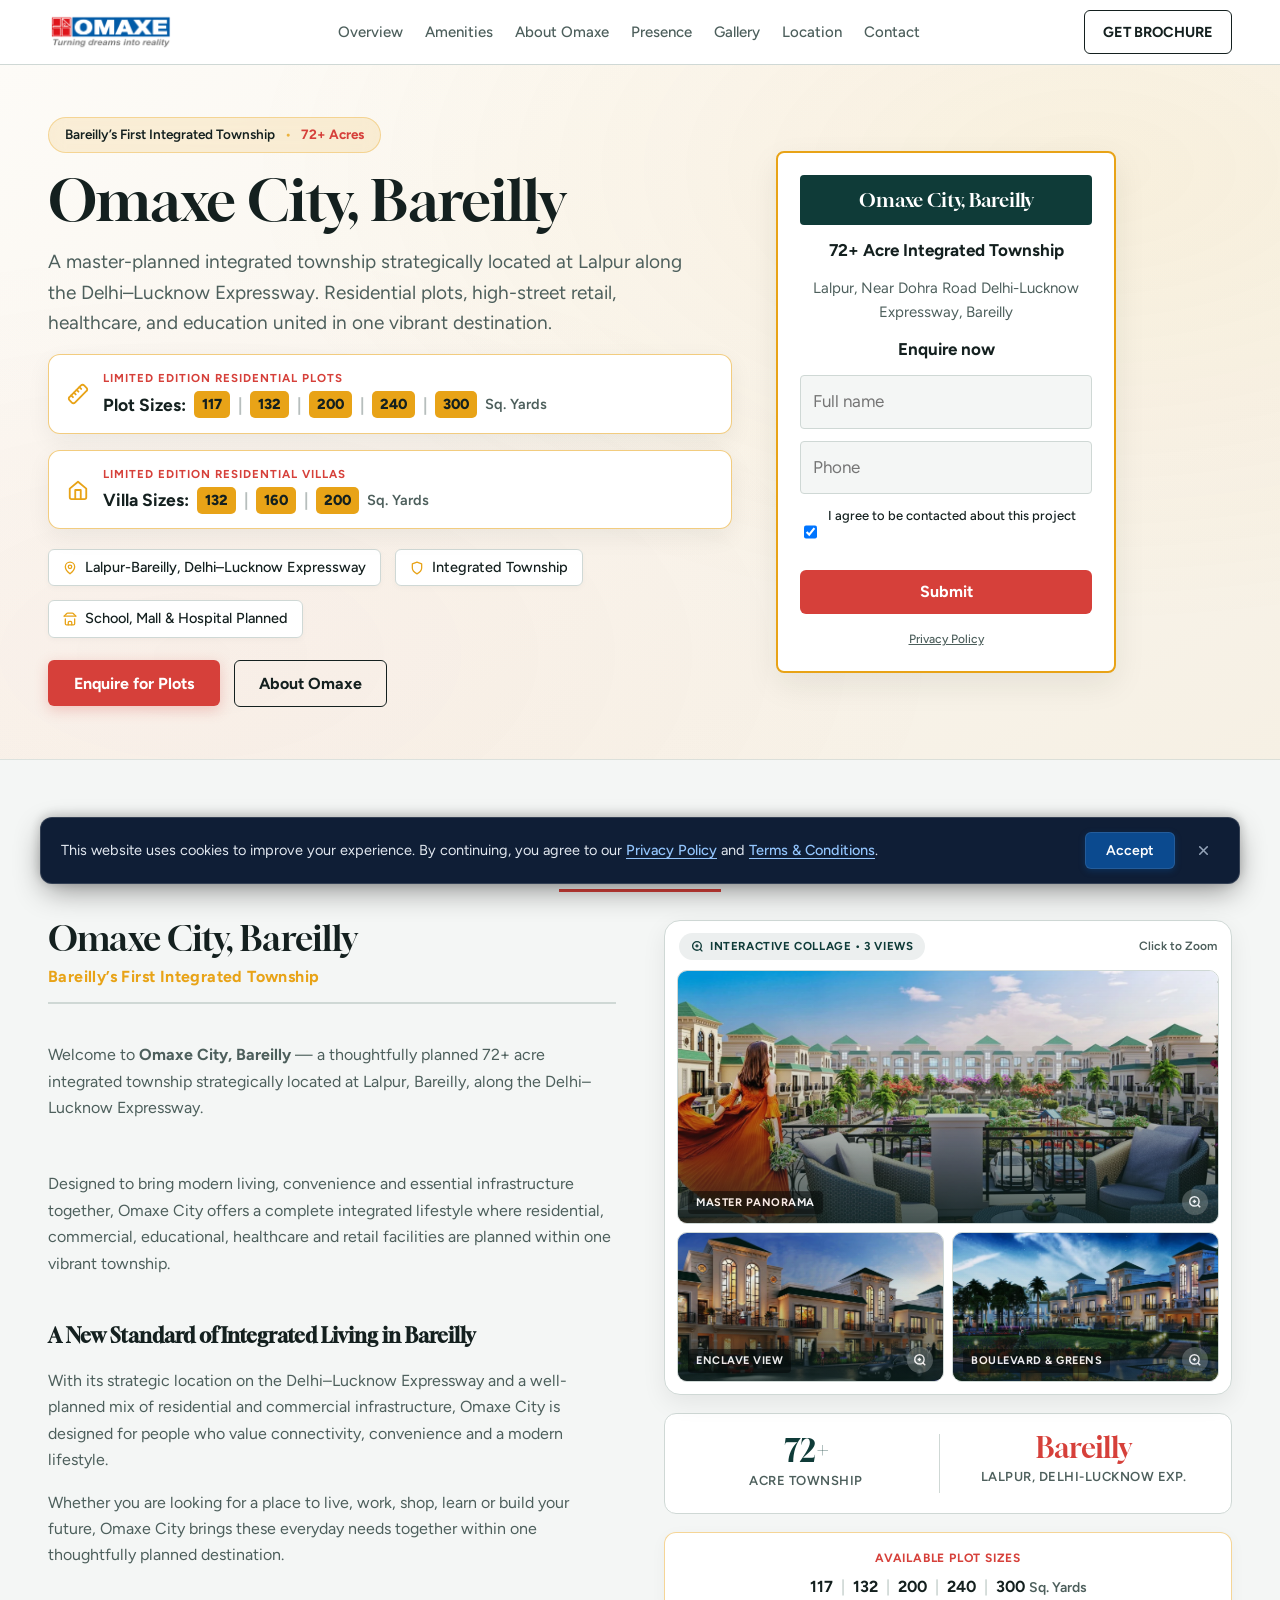
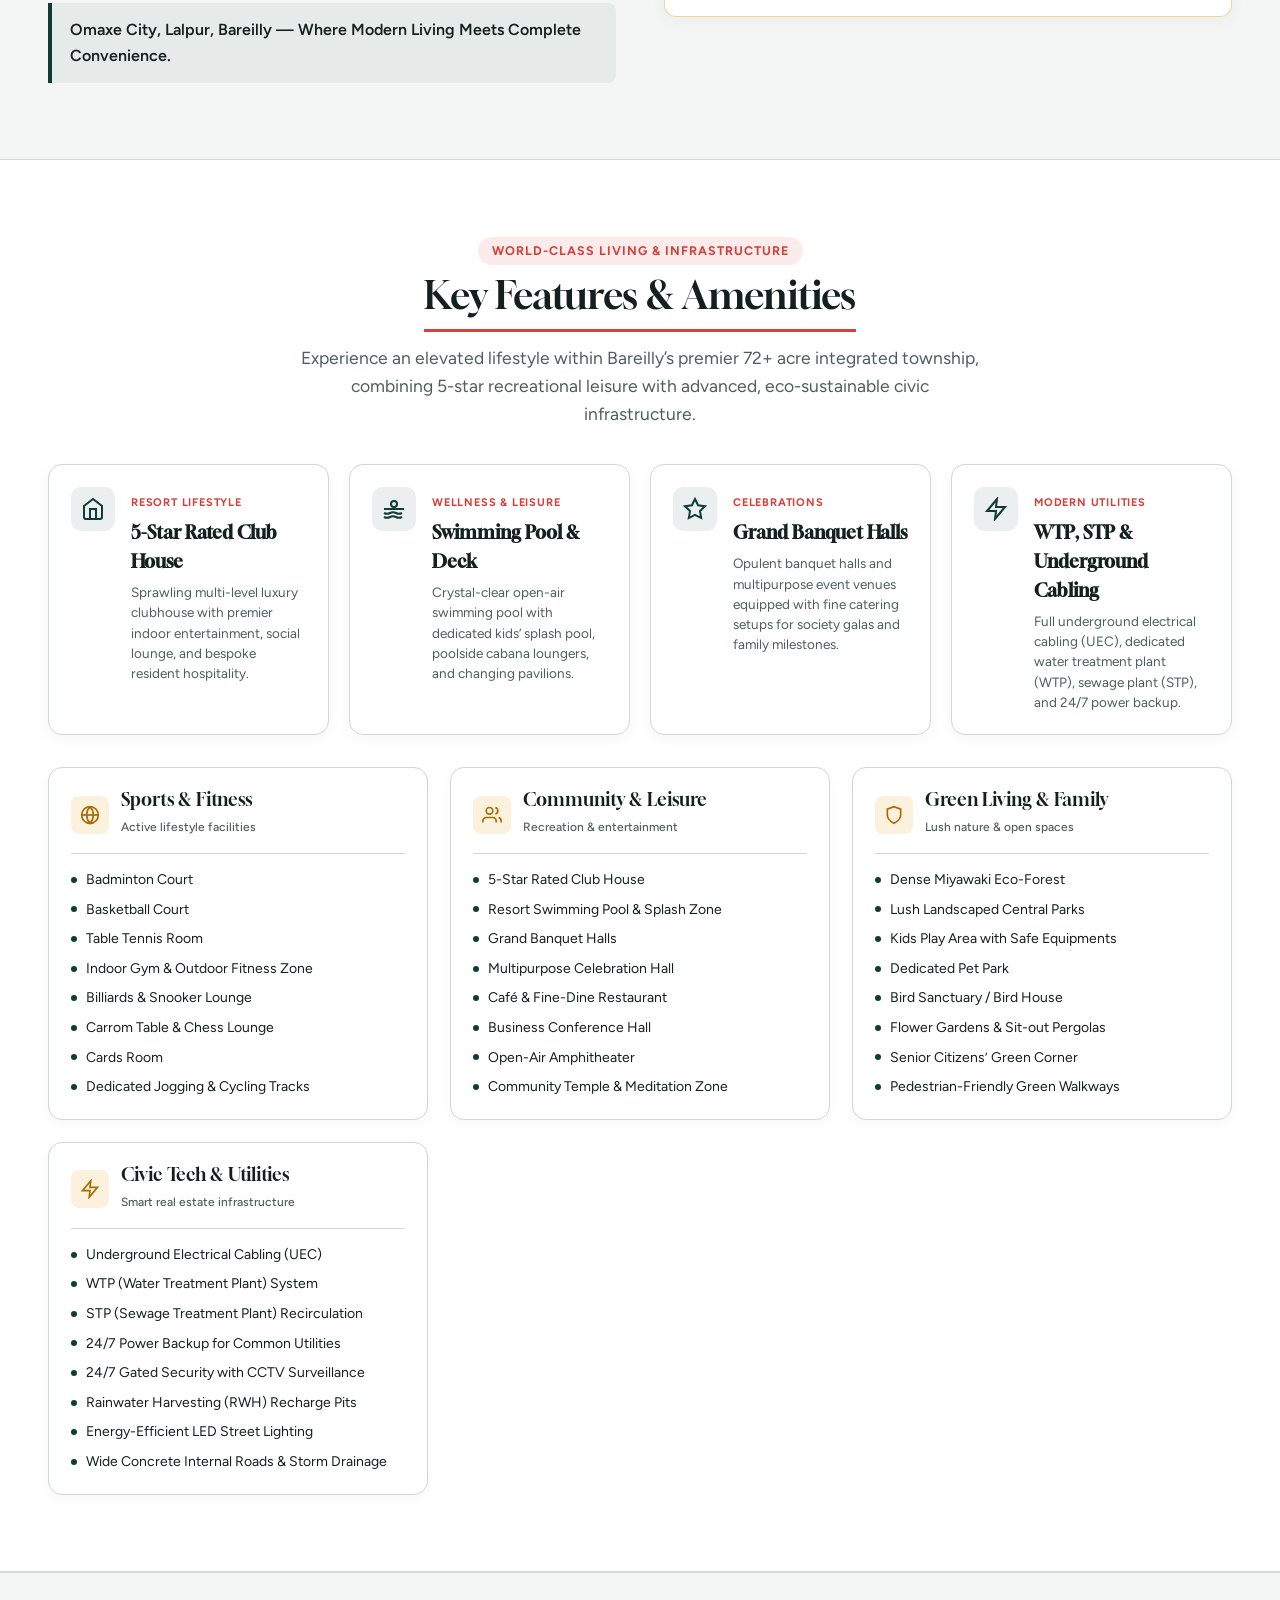
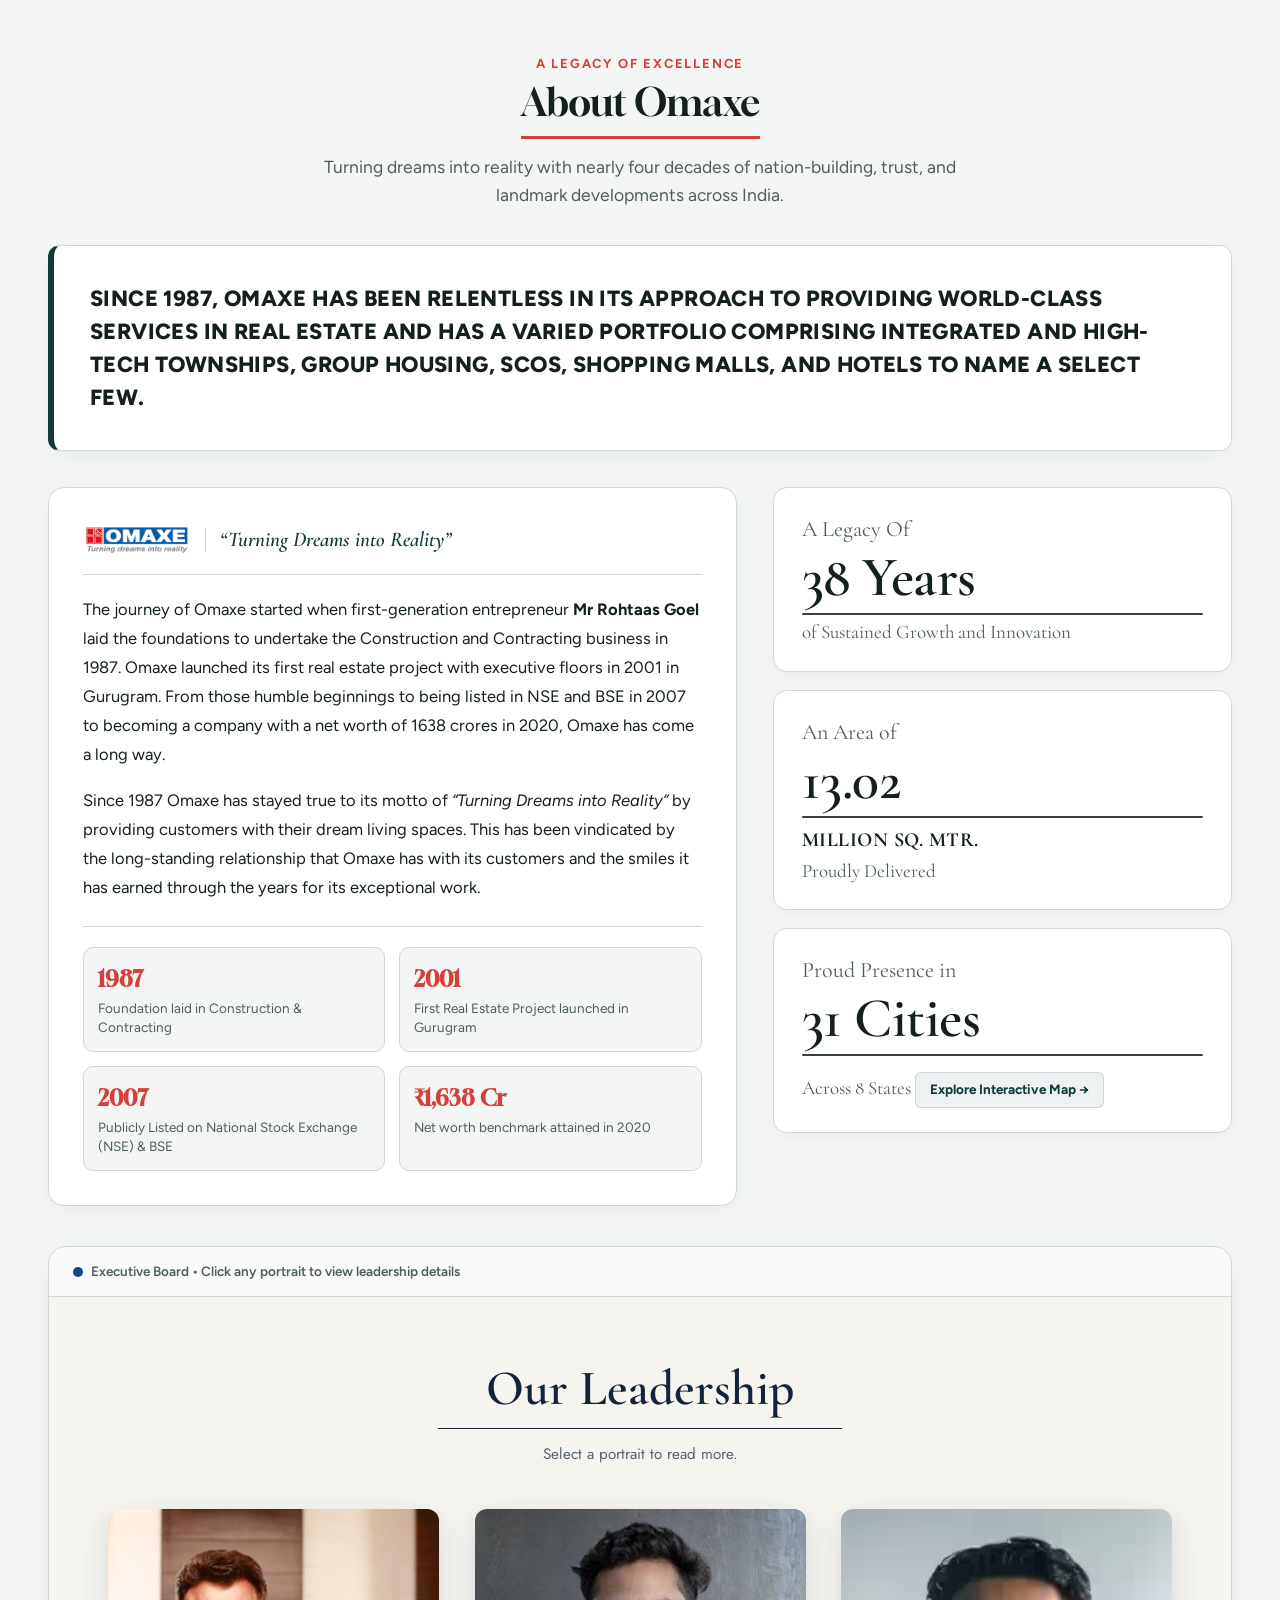
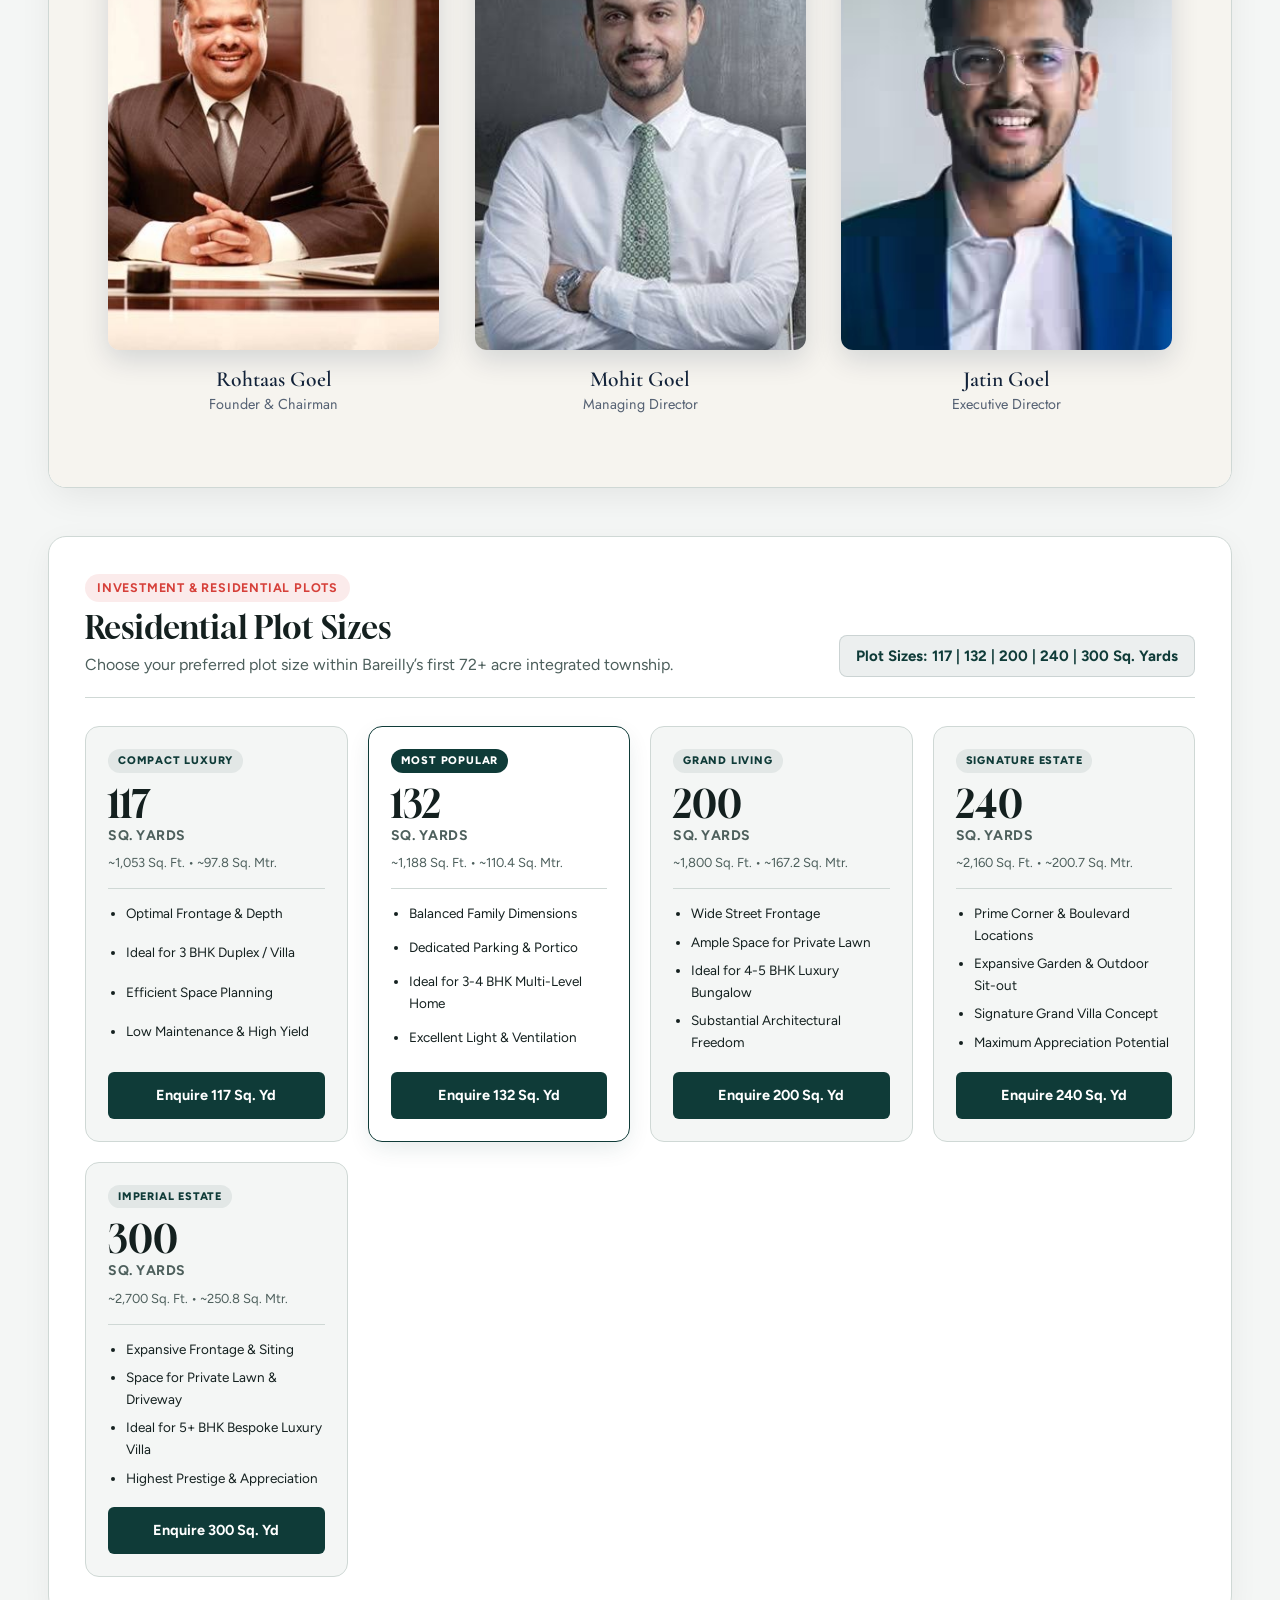
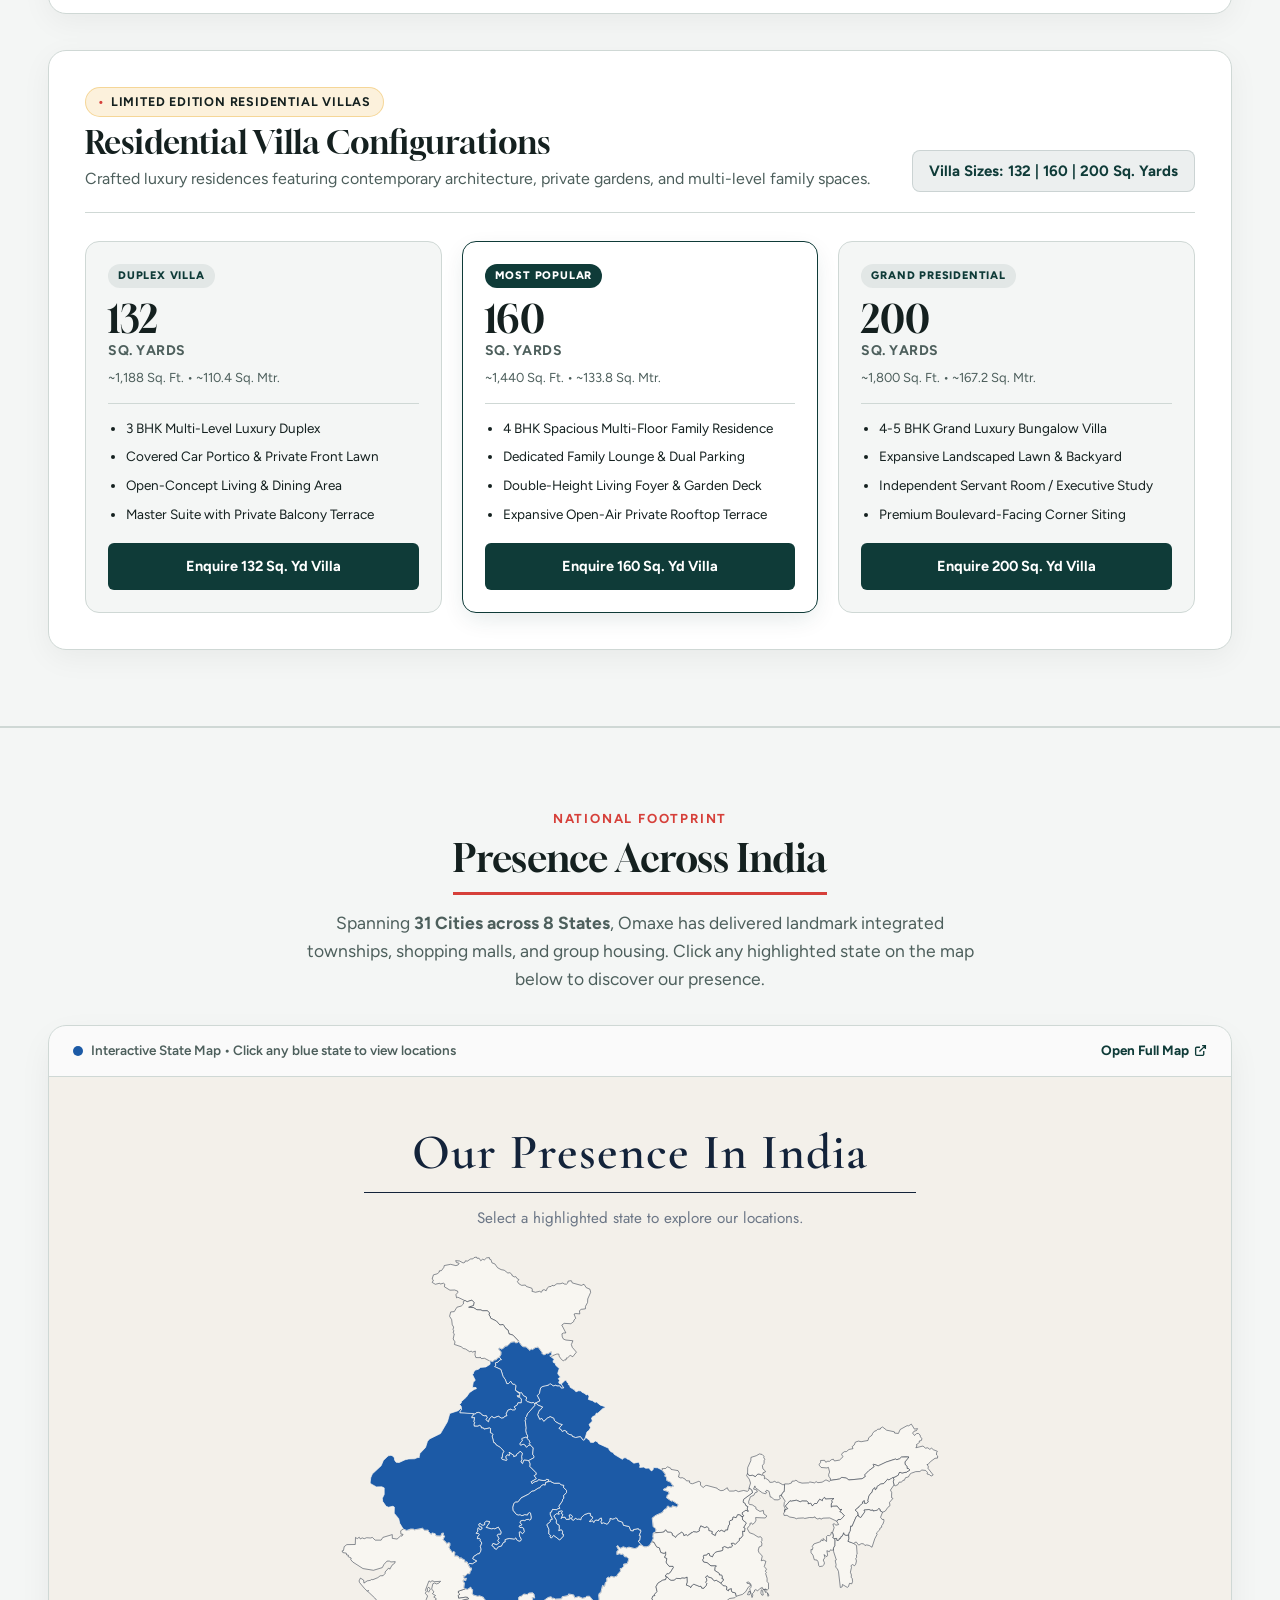
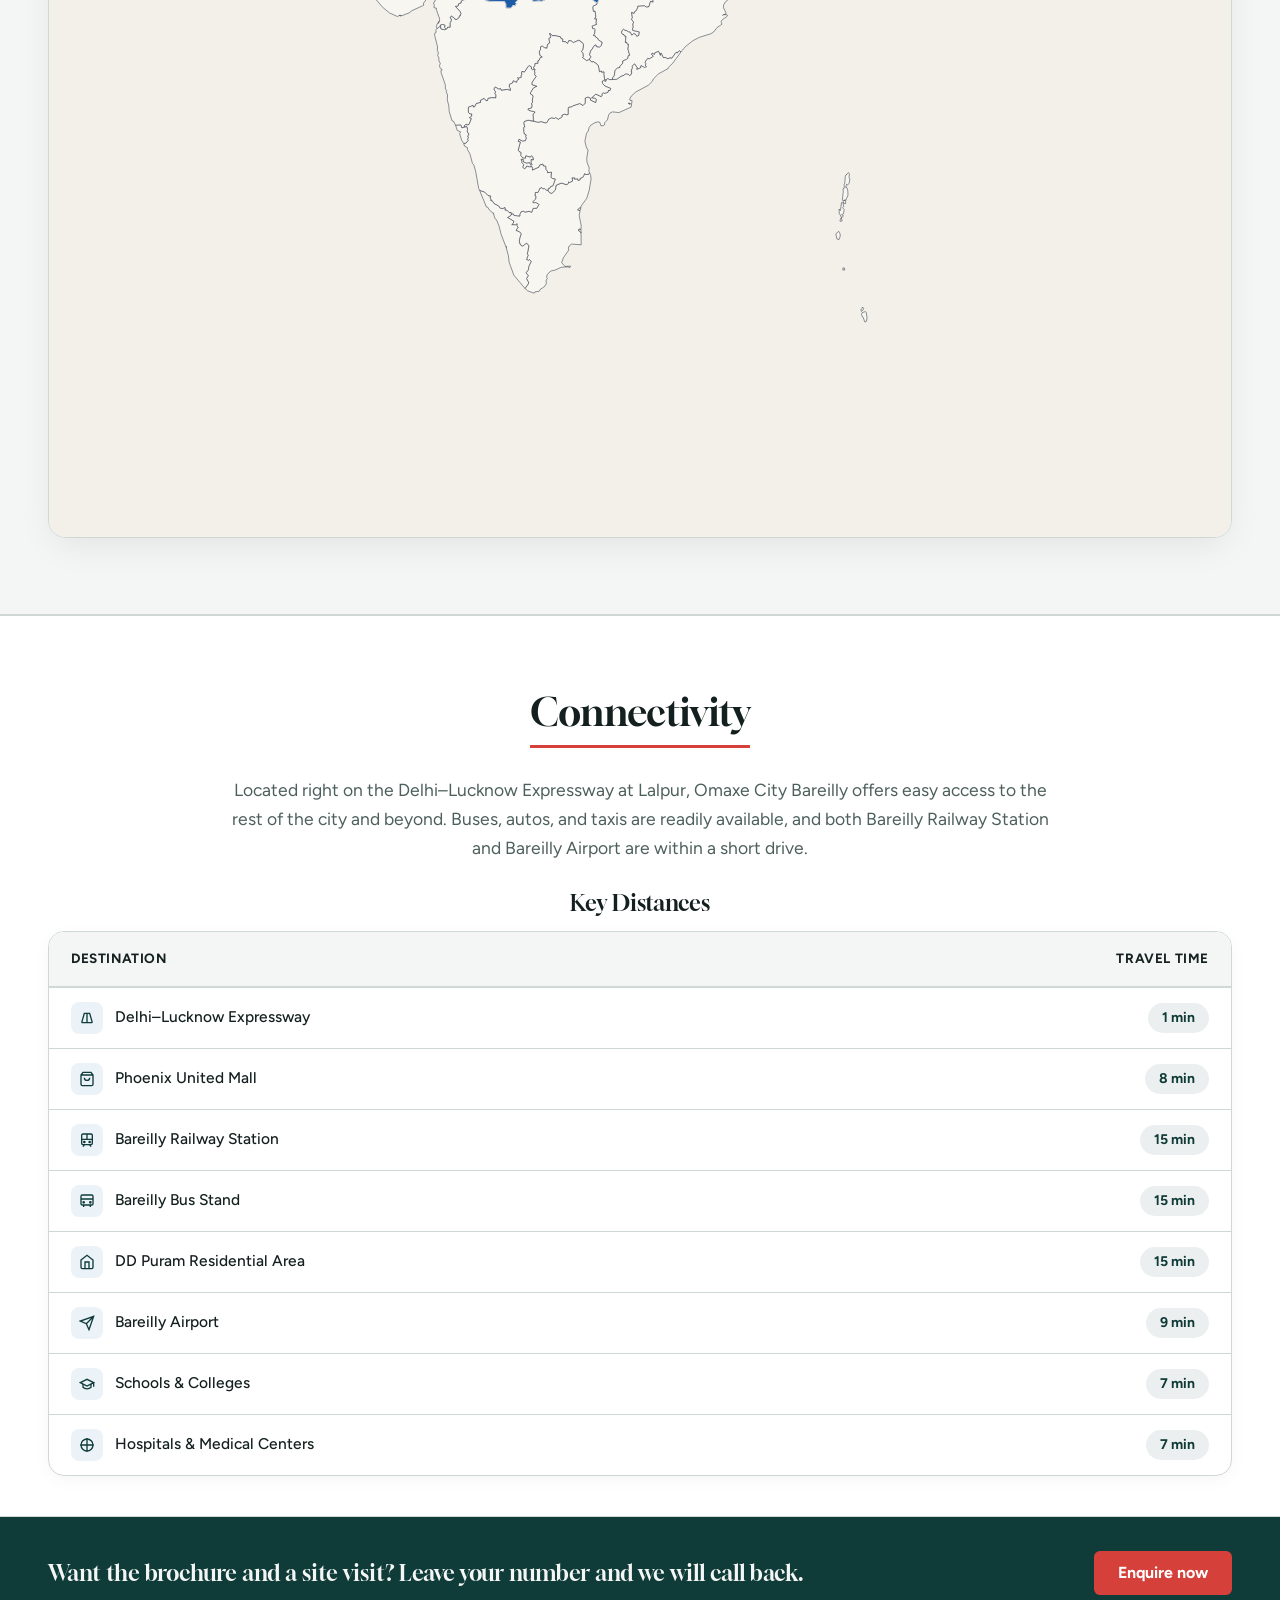
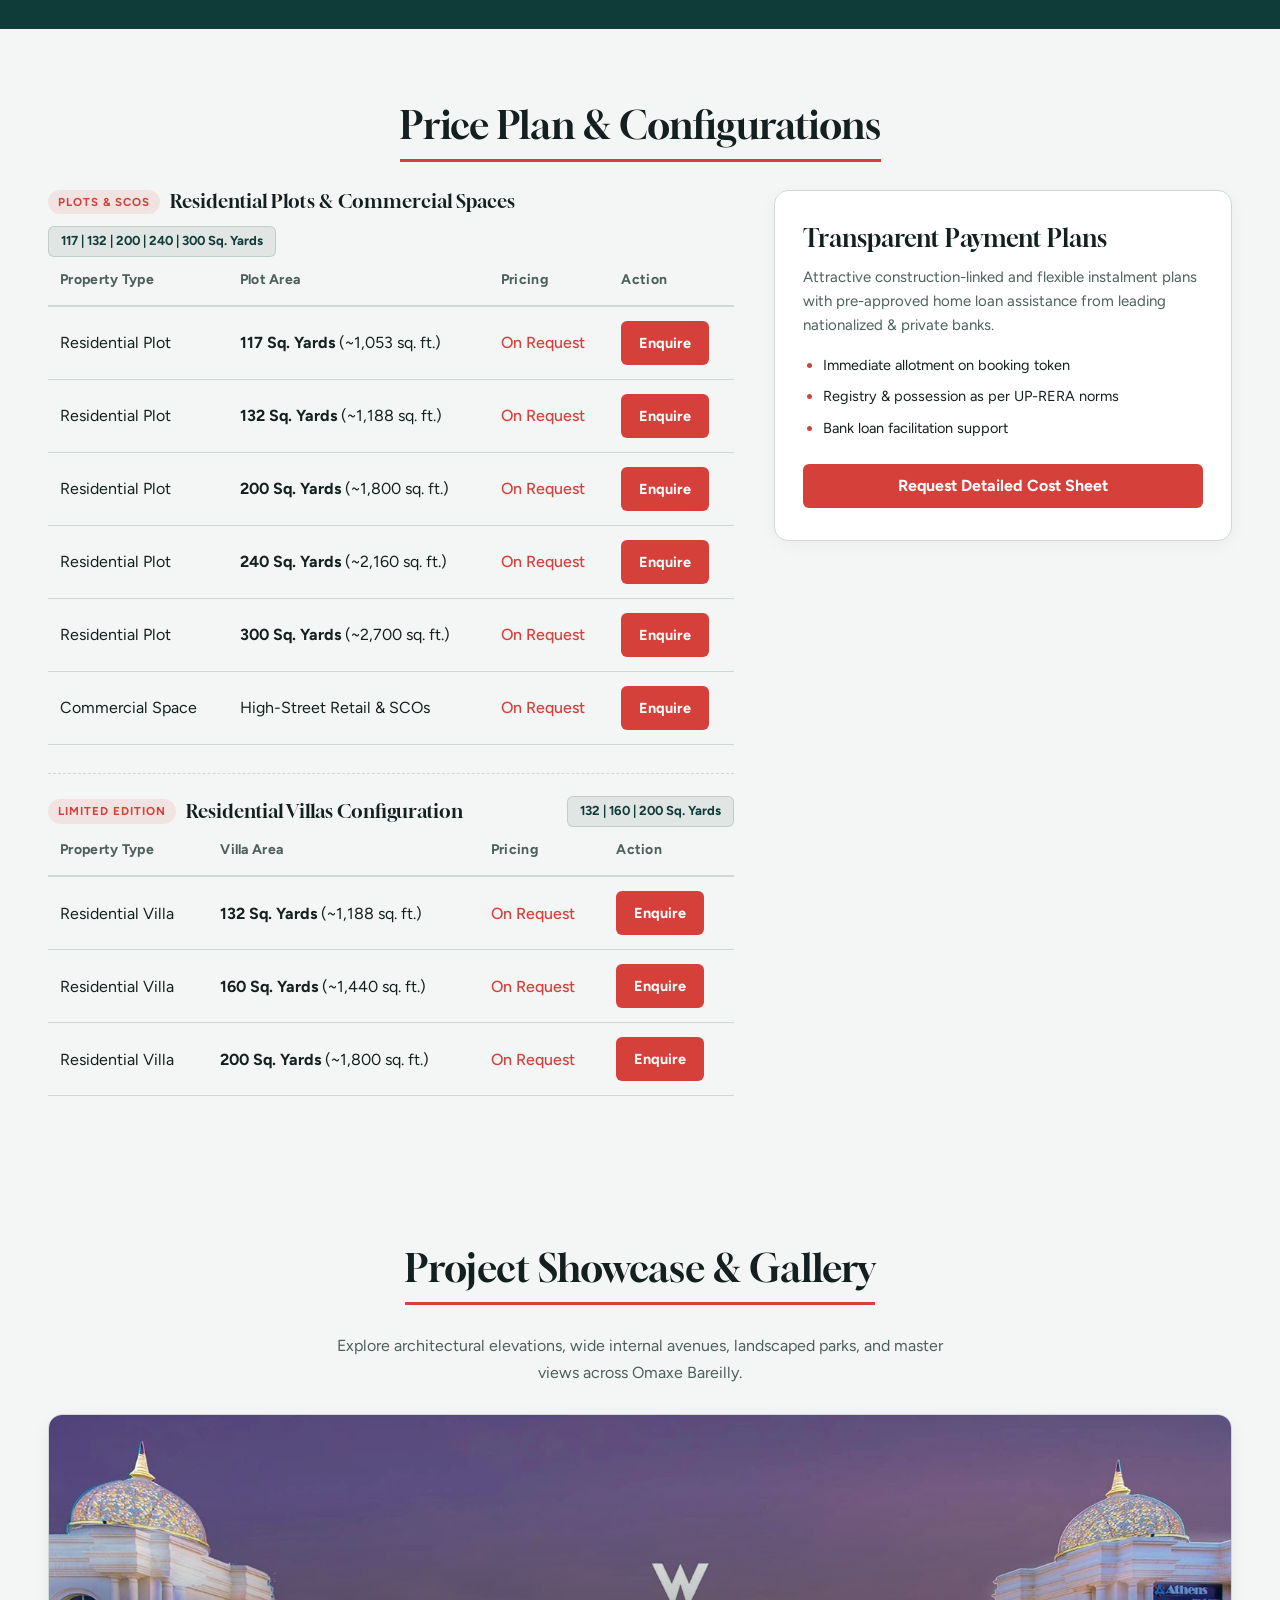
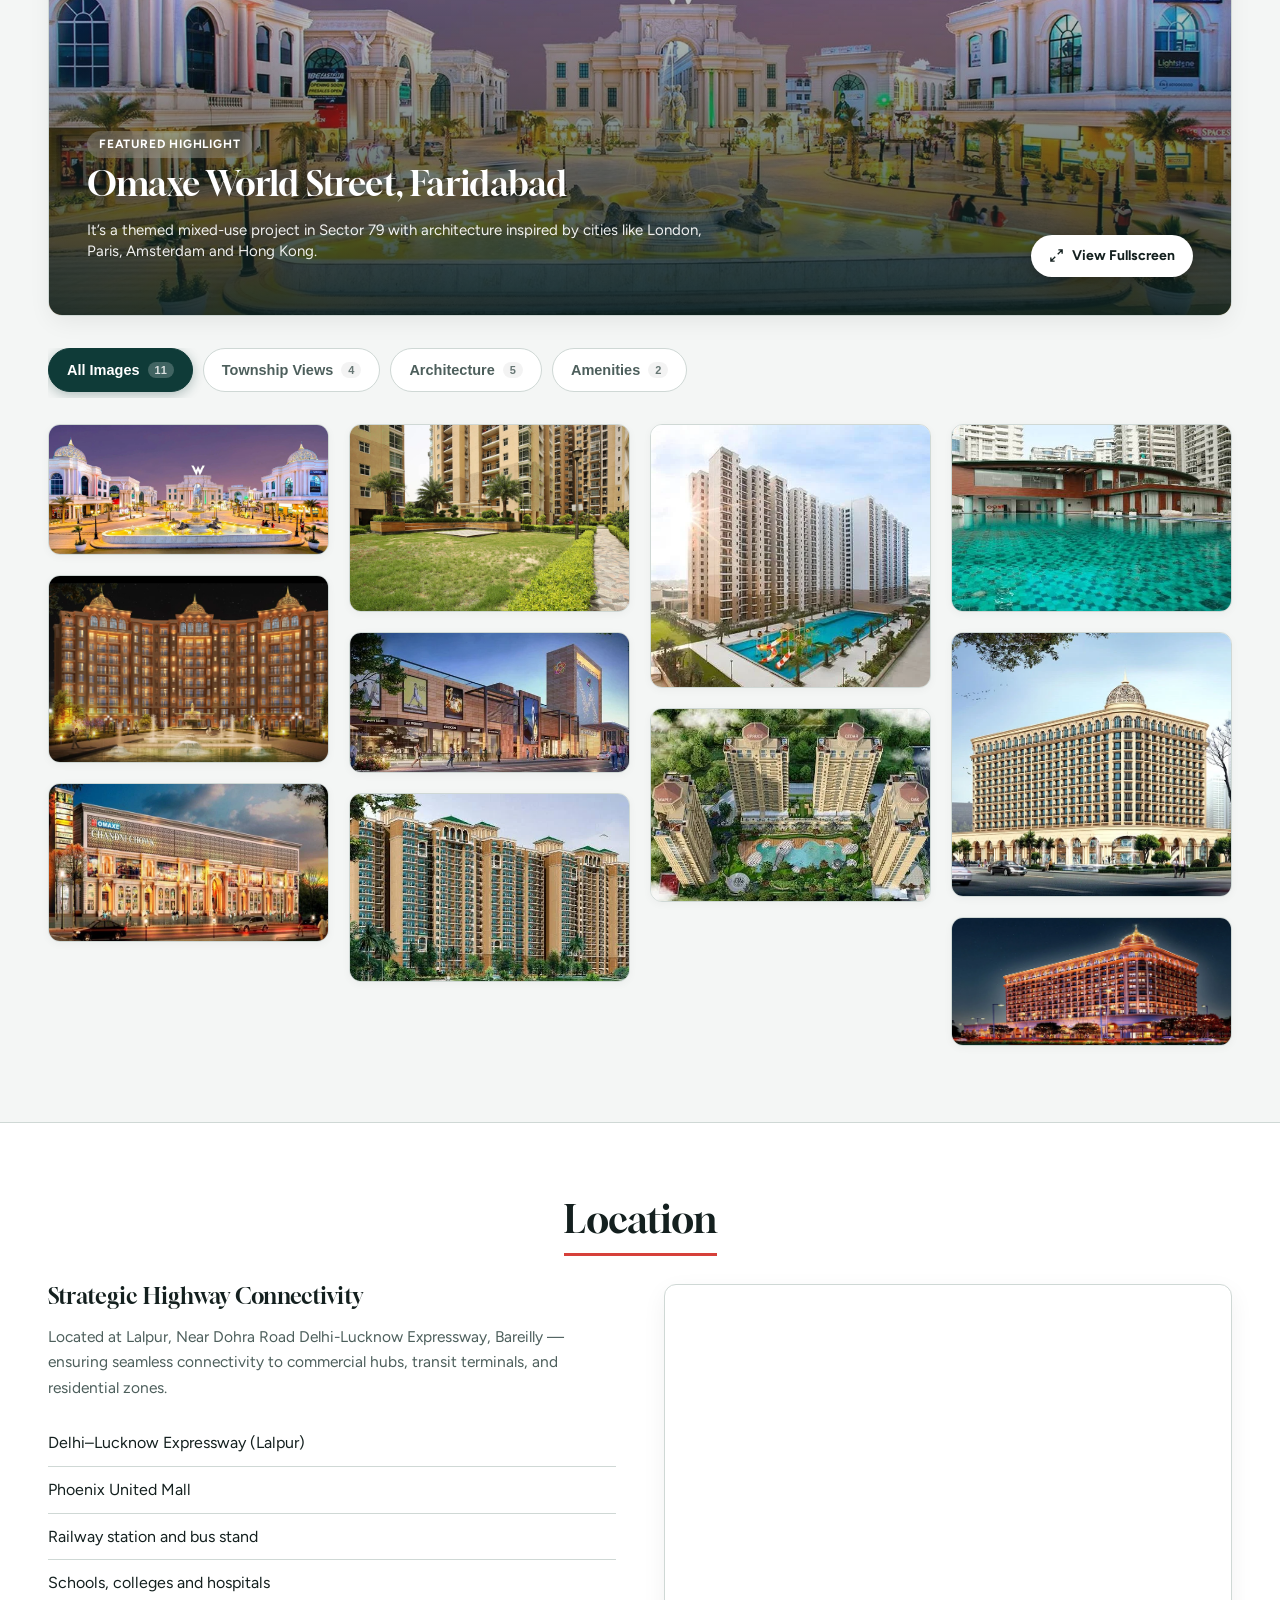
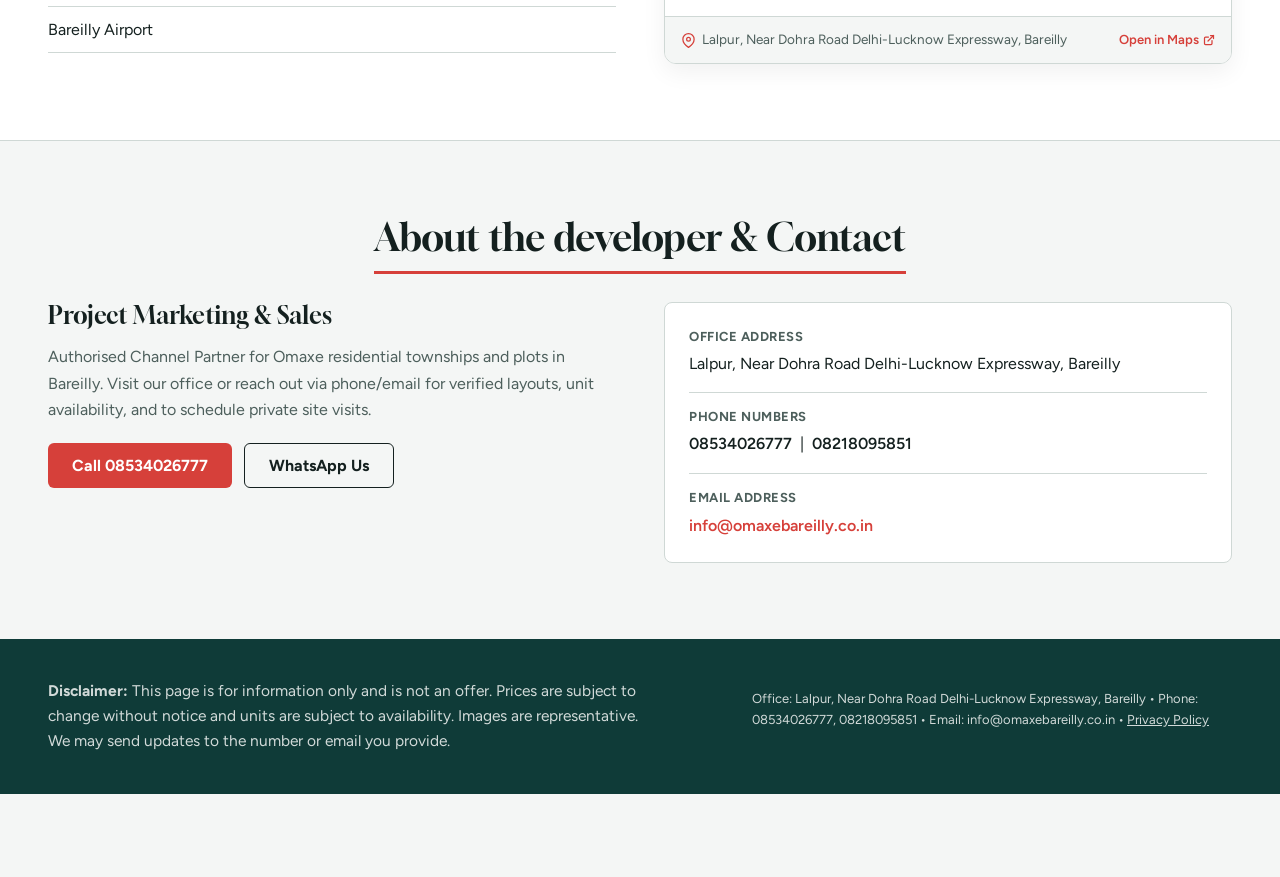
==== commit 8707fb82: "fix(nav): remove Floor plans link from top header navigation bar" ====
--- a/index.html
+++ b/index.html
@@ -805,7 +805,7 @@
 <body>
 <header><div class="container wrap">
 <a class="logo" href="#top" aria-label="Omaxe Bareilly"><img src="omaxe-logo.png" alt="Omaxe - Turning dreams into reality"></a>
-<nav id="mainNav" aria-label="Main"><a href="#overview">Overview</a><a href="#amenities">Amenities</a><a href="#about-omaxe">About Omaxe</a><a href="#presence">Presence</a><a href="#gallery">Gallery</a><a href="#plans">Floor plans</a><a href="#location">Location</a><a href="#enquire">Contact</a></nav>
+<nav id="mainNav" aria-label="Main"><a href="#overview">Overview</a><a href="#amenities">Amenities</a><a href="#about-omaxe">About Omaxe</a><a href="#presence">Presence</a><a href="#gallery">Gallery</a><a href="#location">Location</a><a href="#enquire">Contact</a></nav>
 <div class="header-actions">
 <a class="btn alt sm enquiry-btn" href="https://wa.me/918534026777?text=Hi%2C%20please%20share%20the%20project%20brochure%20and%20layout%20plans%20for%20Omaxe%20City%2C%20Bareilly." data-wa-context="project brochure" target="_blank" rel="noopener noreferrer" aria-label="Get project brochure on WhatsApp">GET BROCHURE</a>
 <button class="nav-toggle-btn" id="navToggleBtn" aria-label="Toggle navigation menu" aria-expanded="false" aria-controls="mainNav">
@@ -1617,7 +1617,7 @@
 
 
 <section id="gallery"><div class="container wrap">
-<h2 class="sh" id="plans">Project Showcase &amp; Gallery</h2>
+<h2 class="sh">Project Showcase &amp; Gallery</h2>
 <p class="lead" style="margin:0 auto 28px;text-align:center">Explore architectural elevations, wide internal avenues, landscaped parks, and master views across Omaxe Bareilly.</p>
 
 <!-- Featured Hero Image -->
